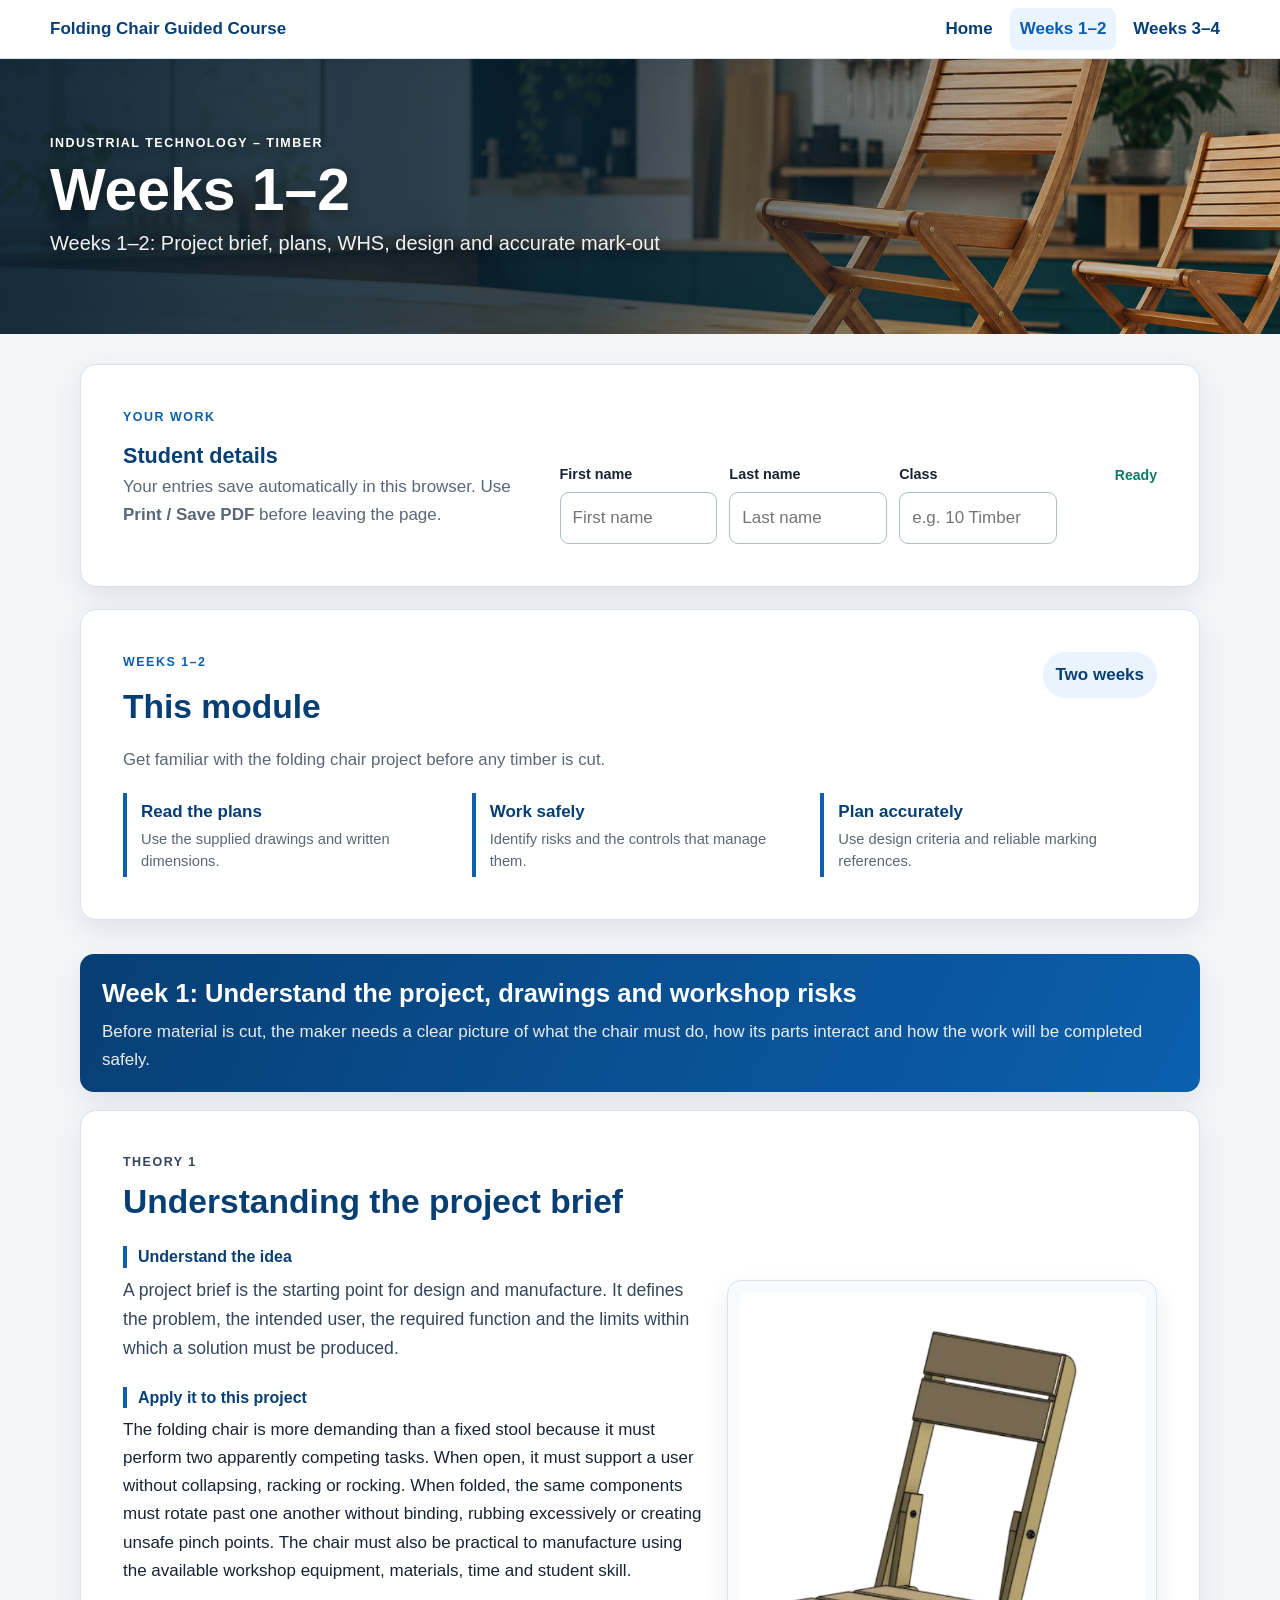
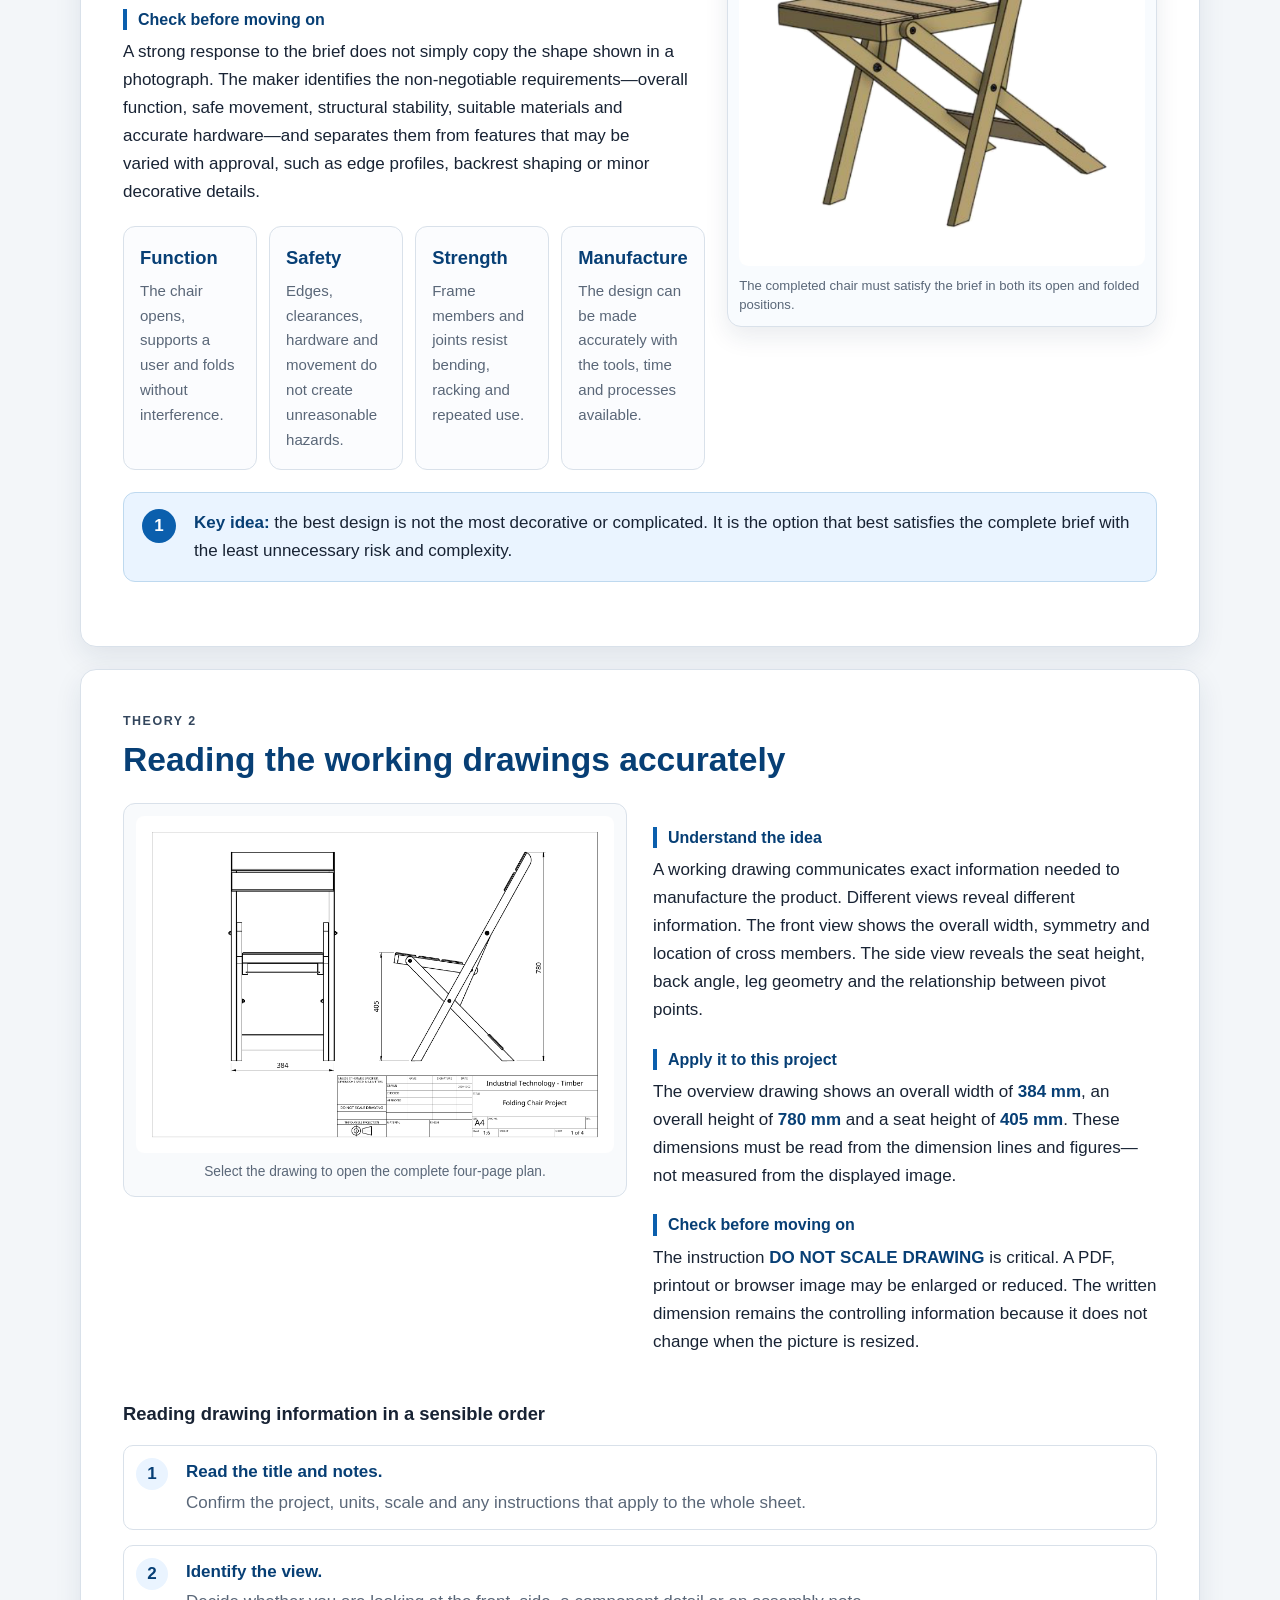
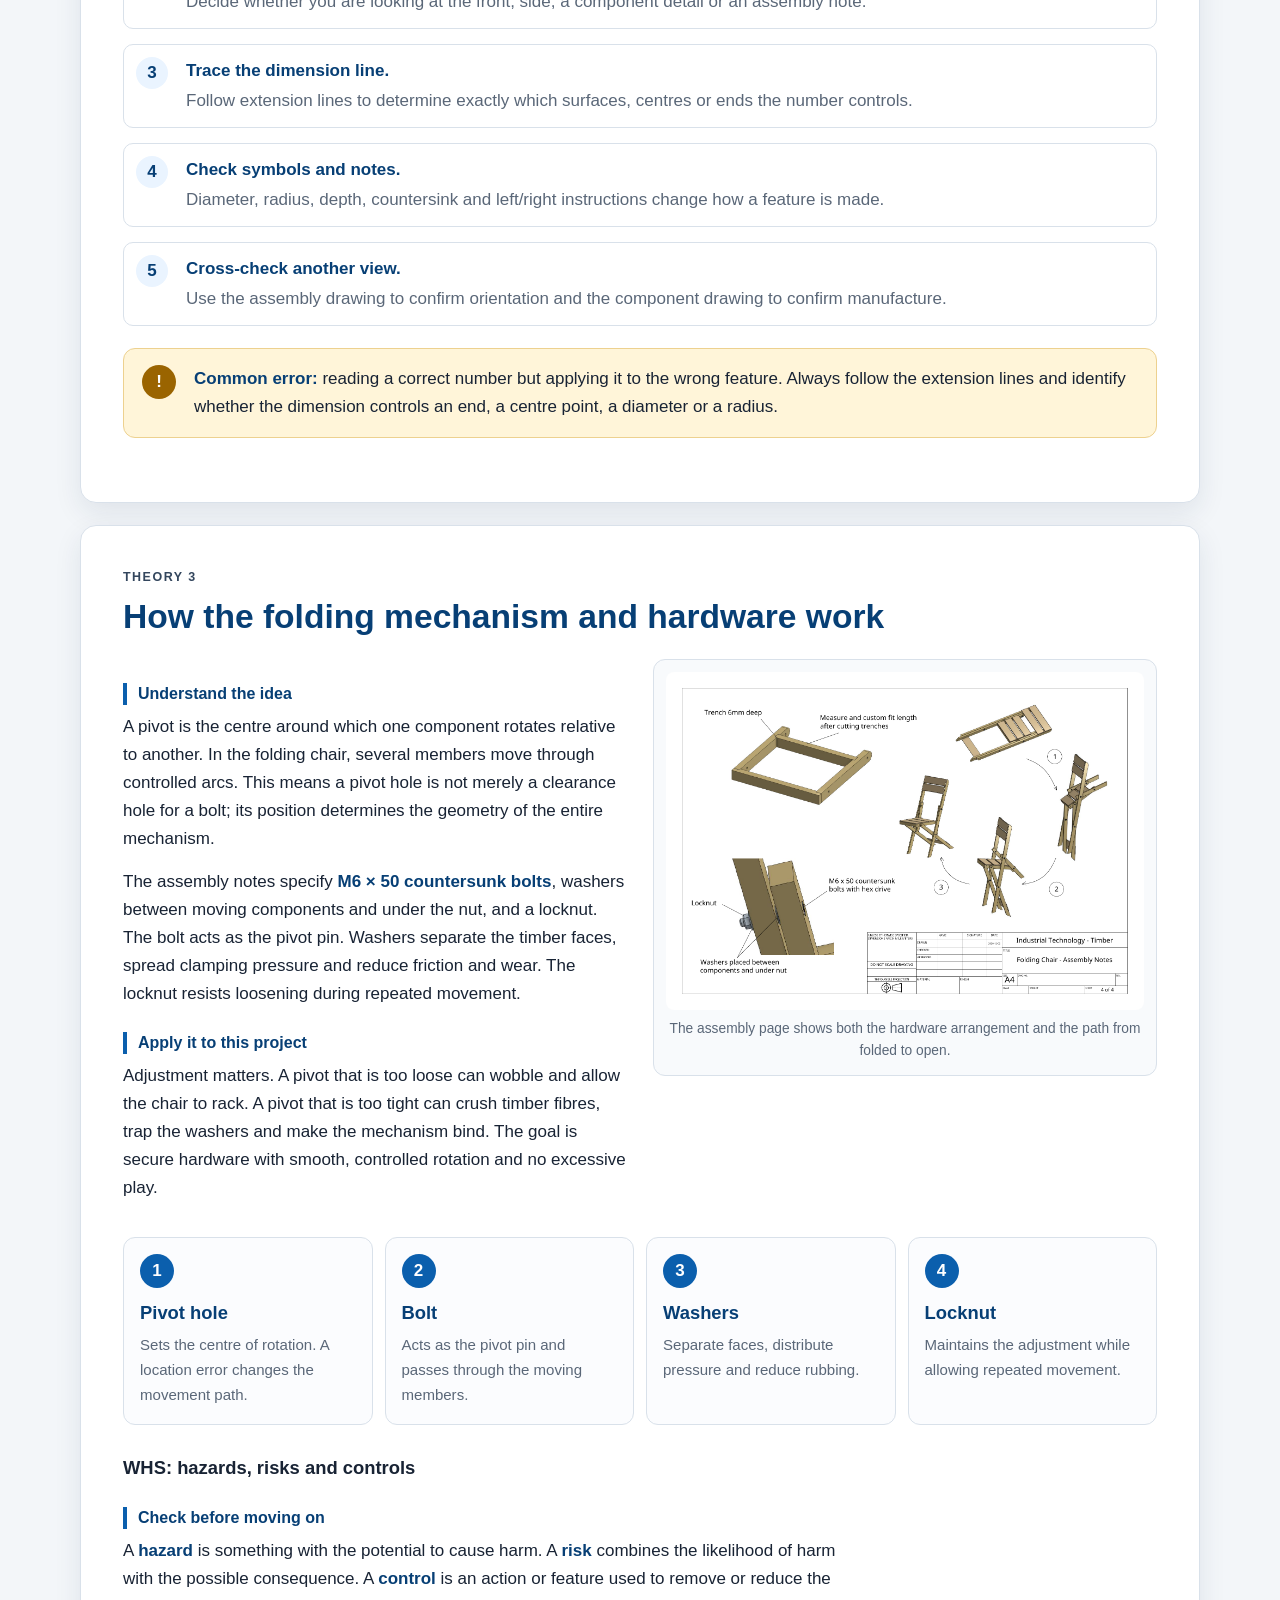
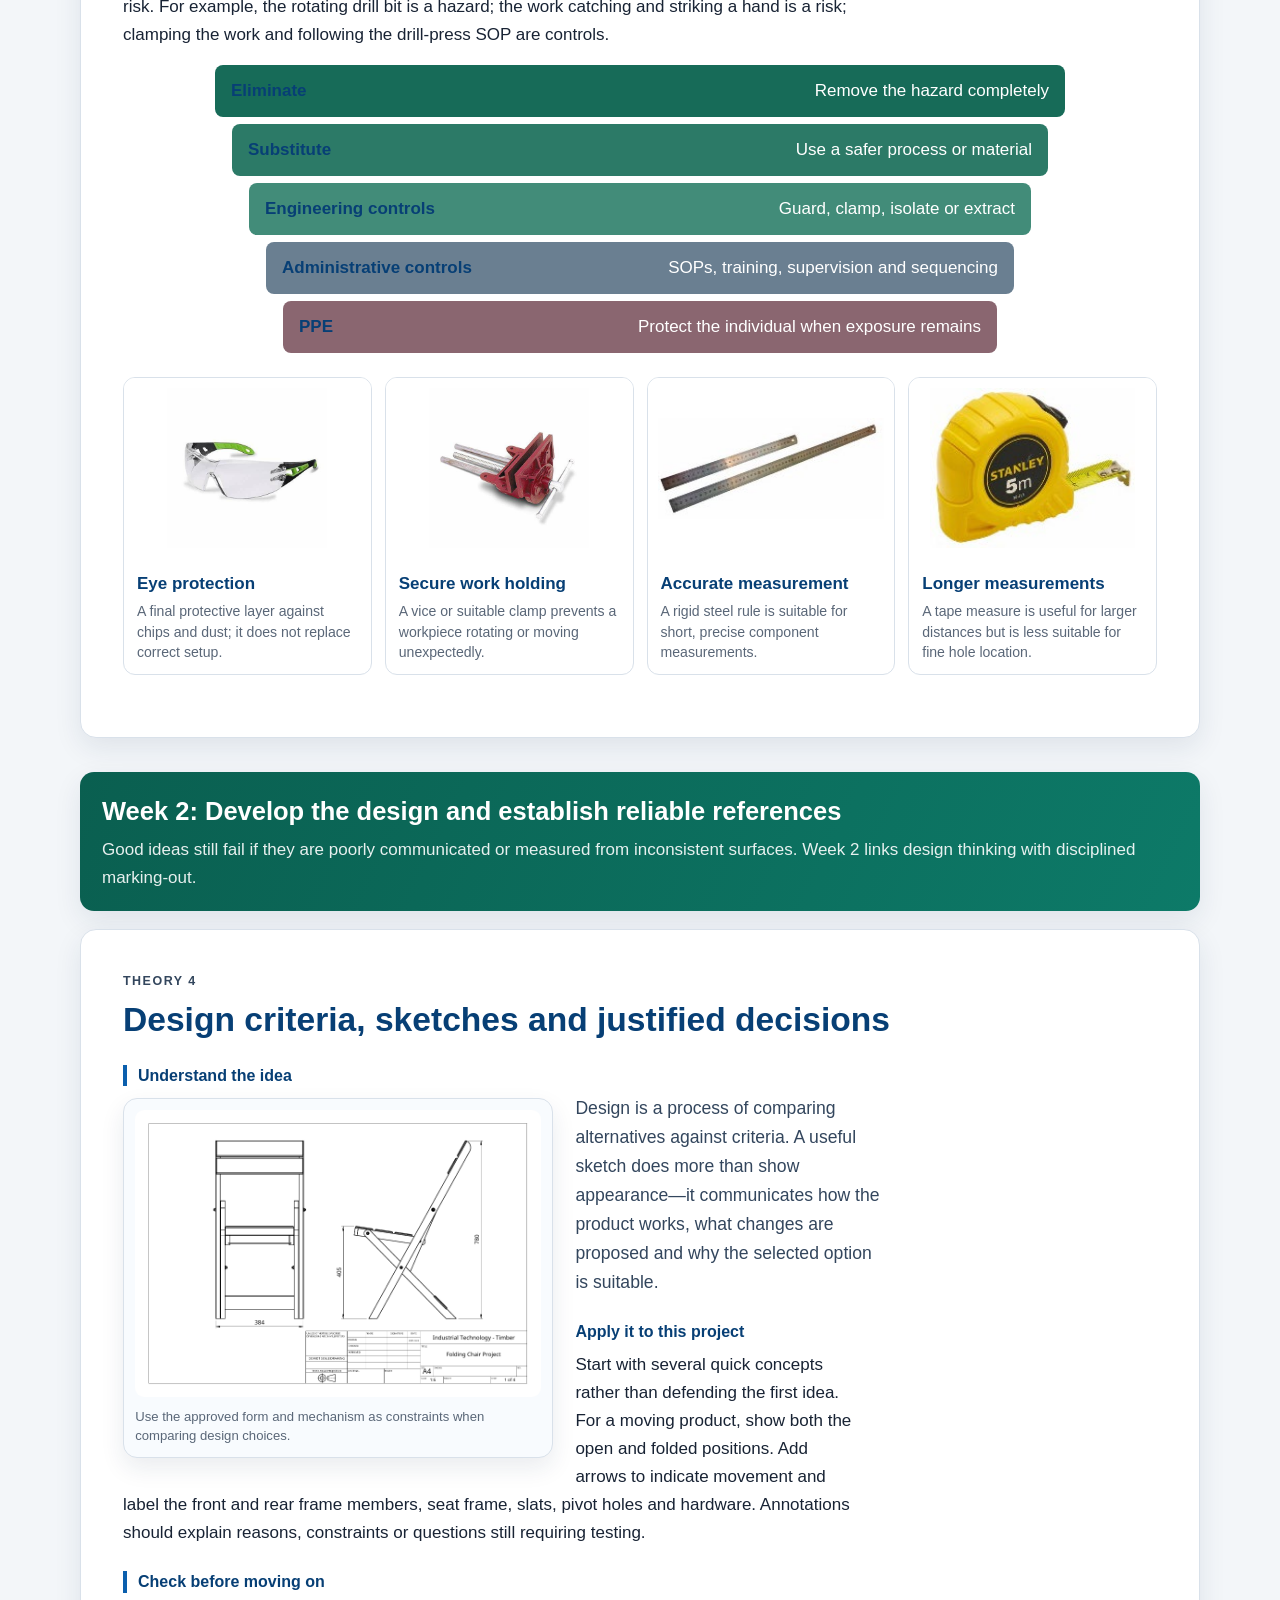
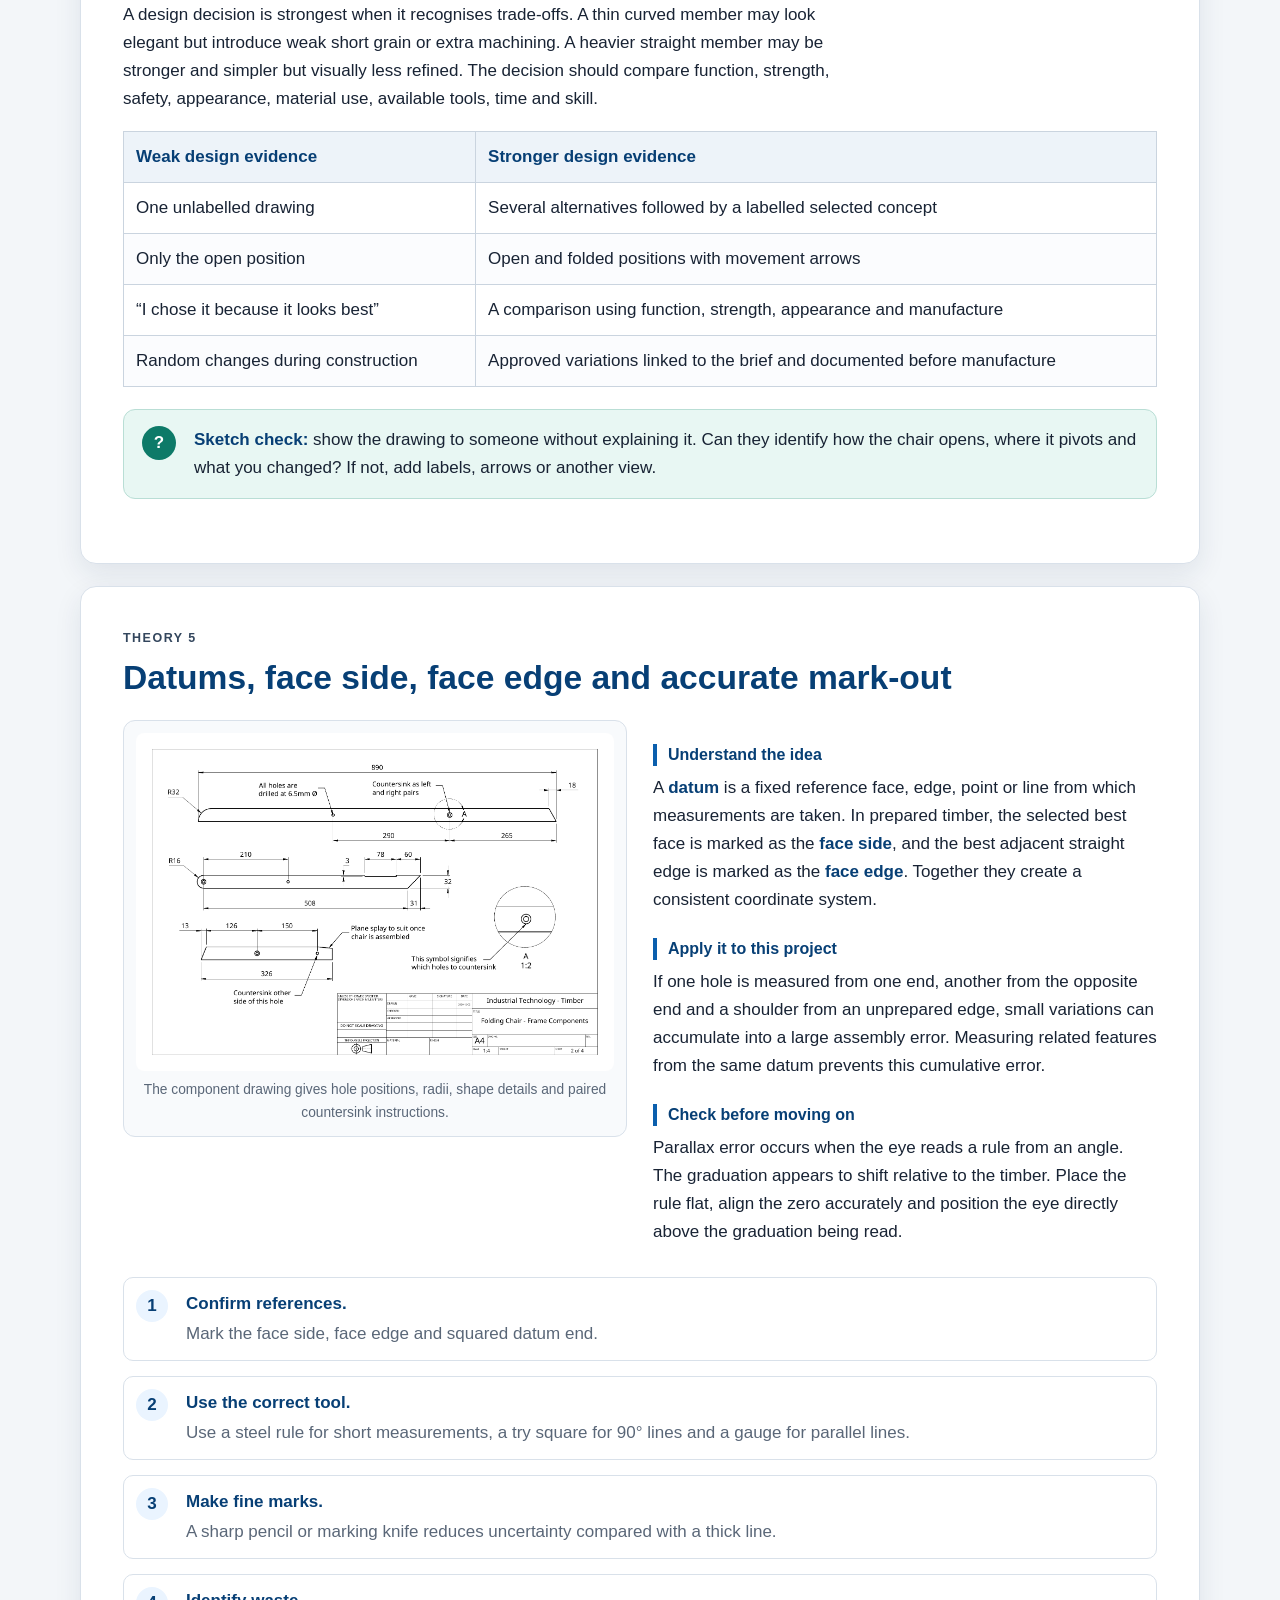
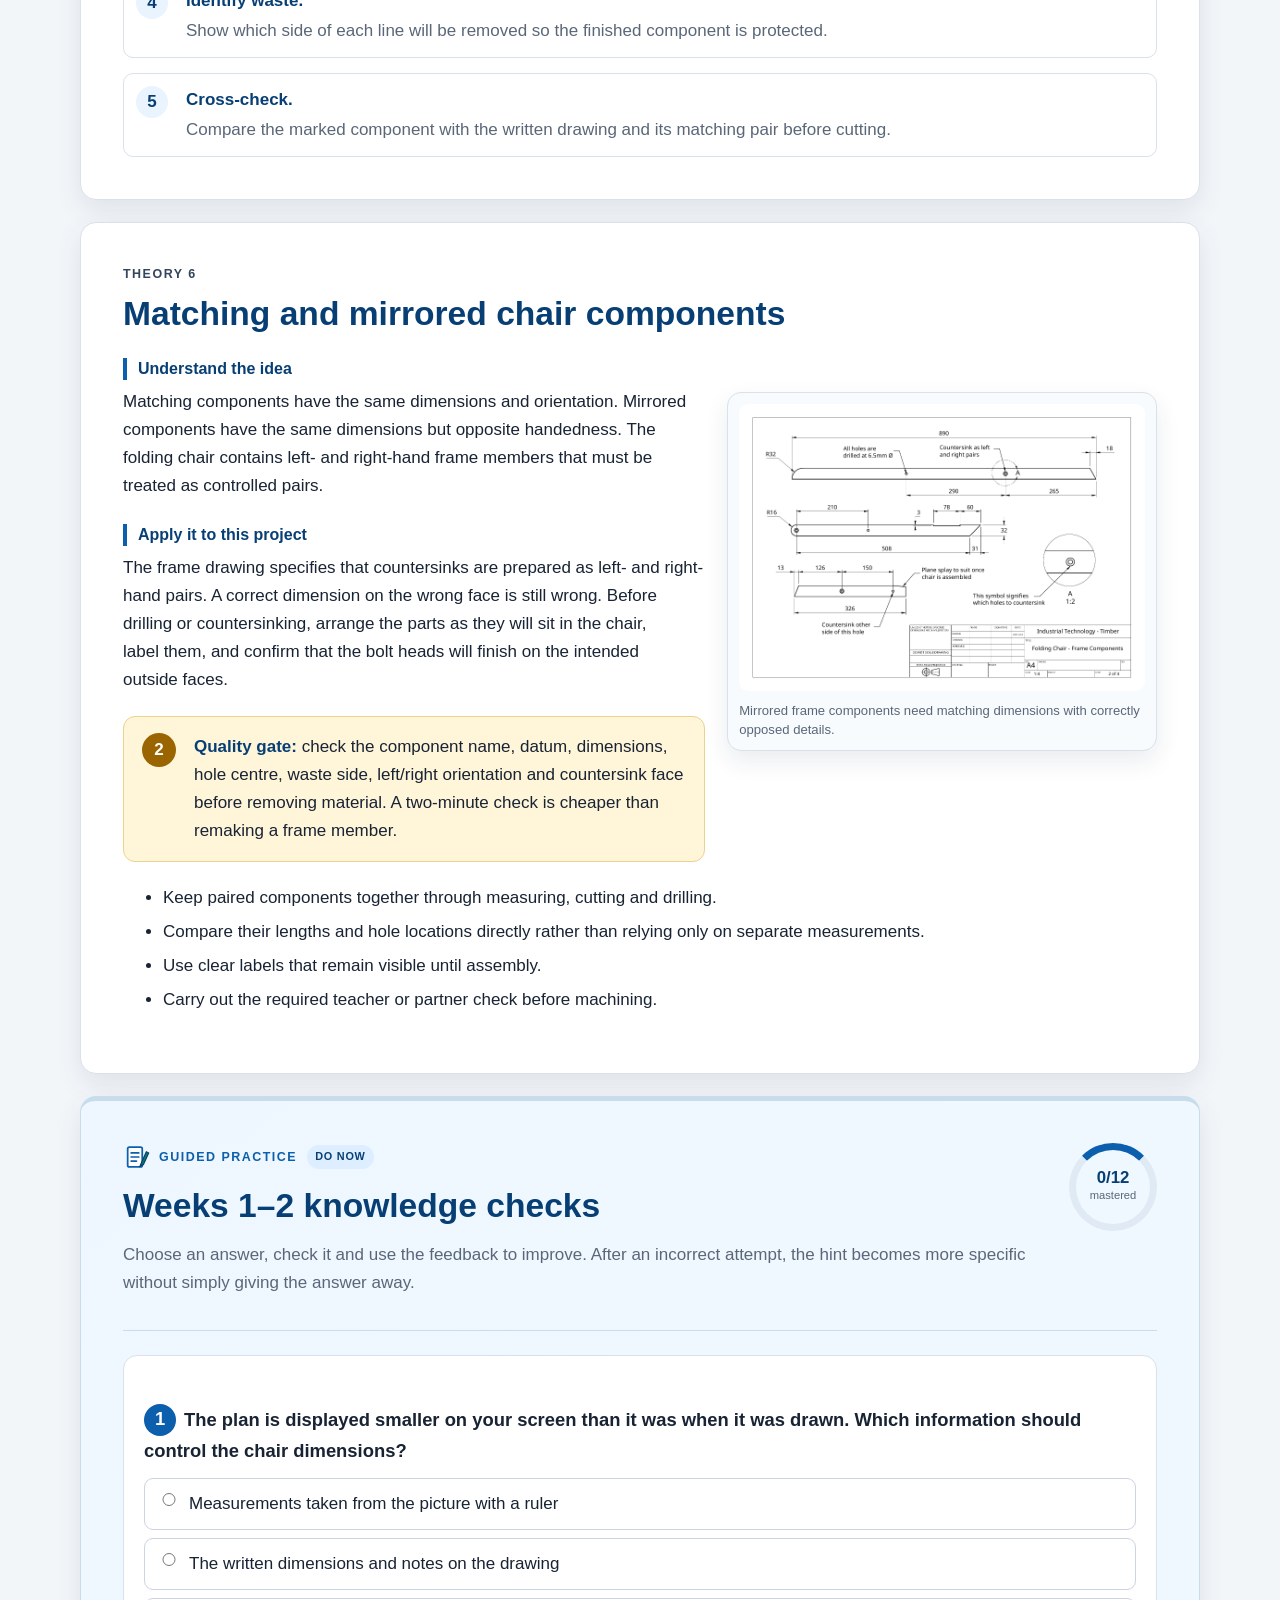
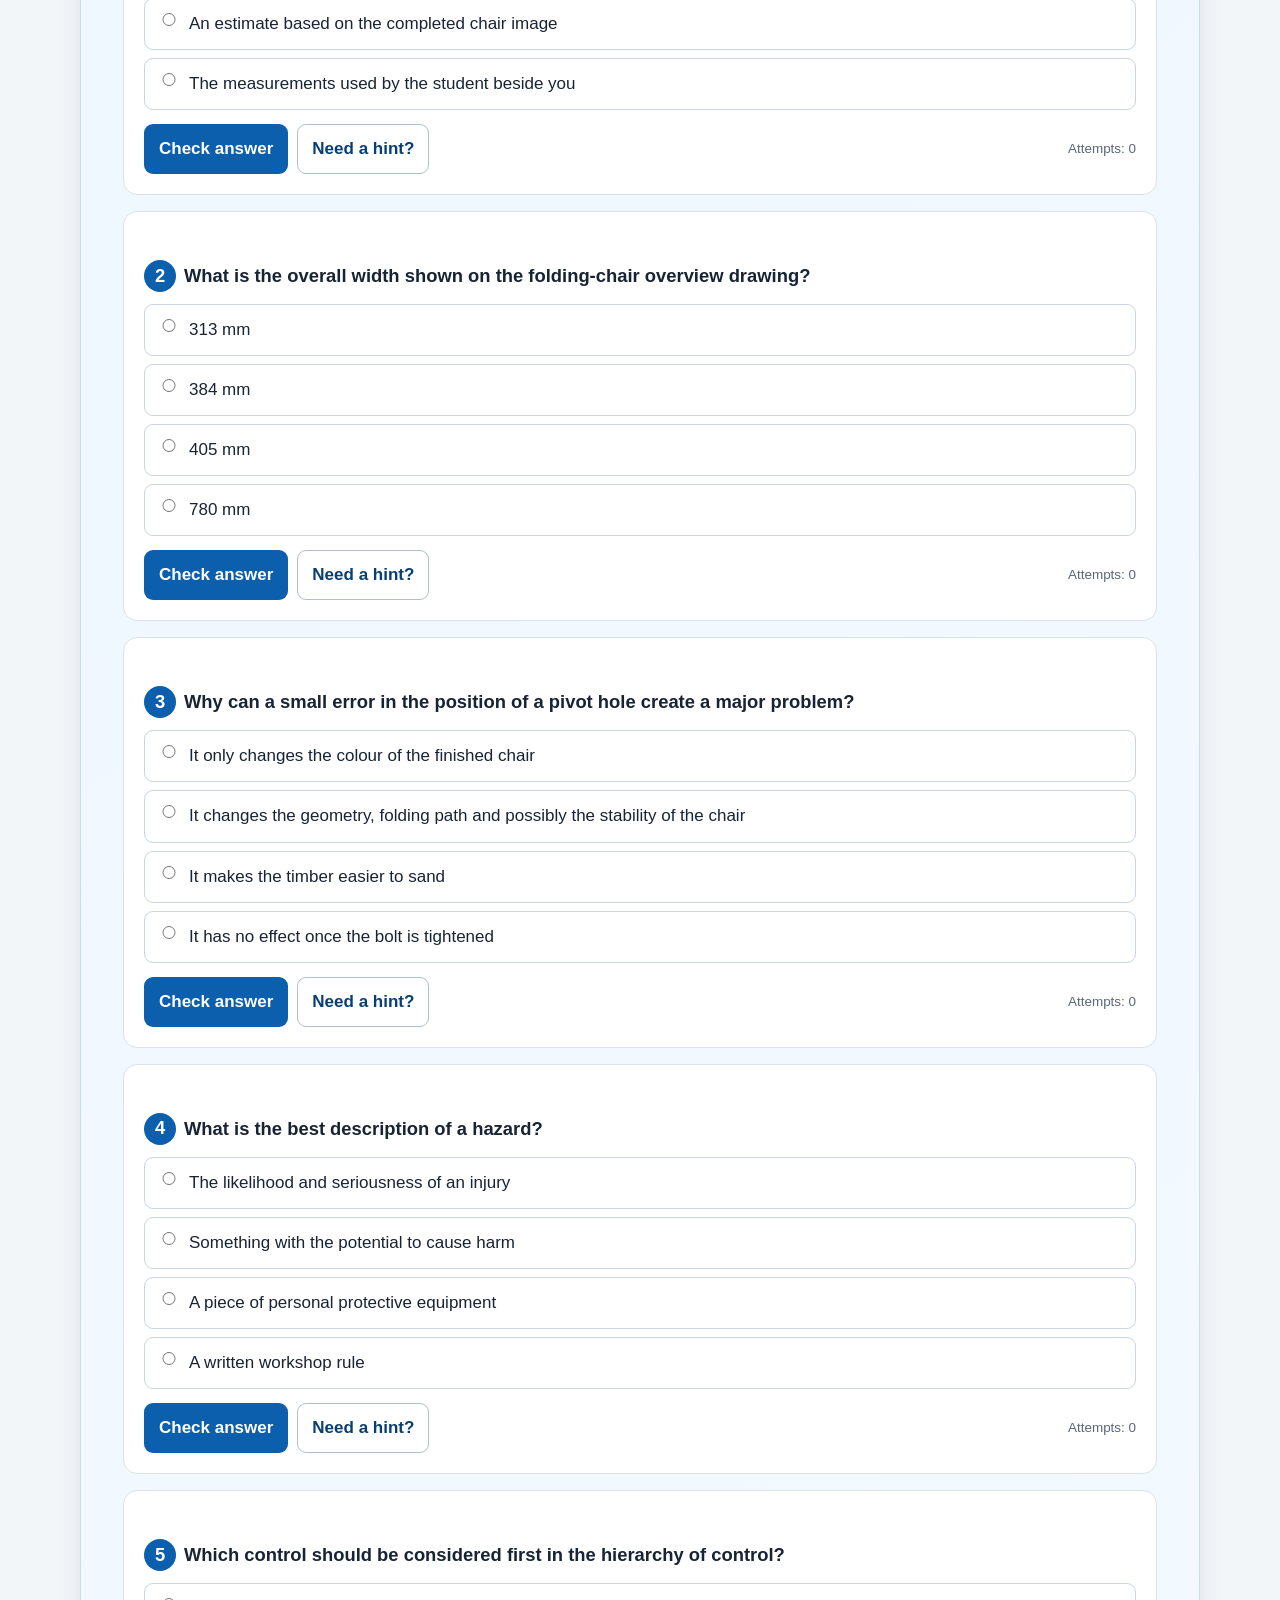
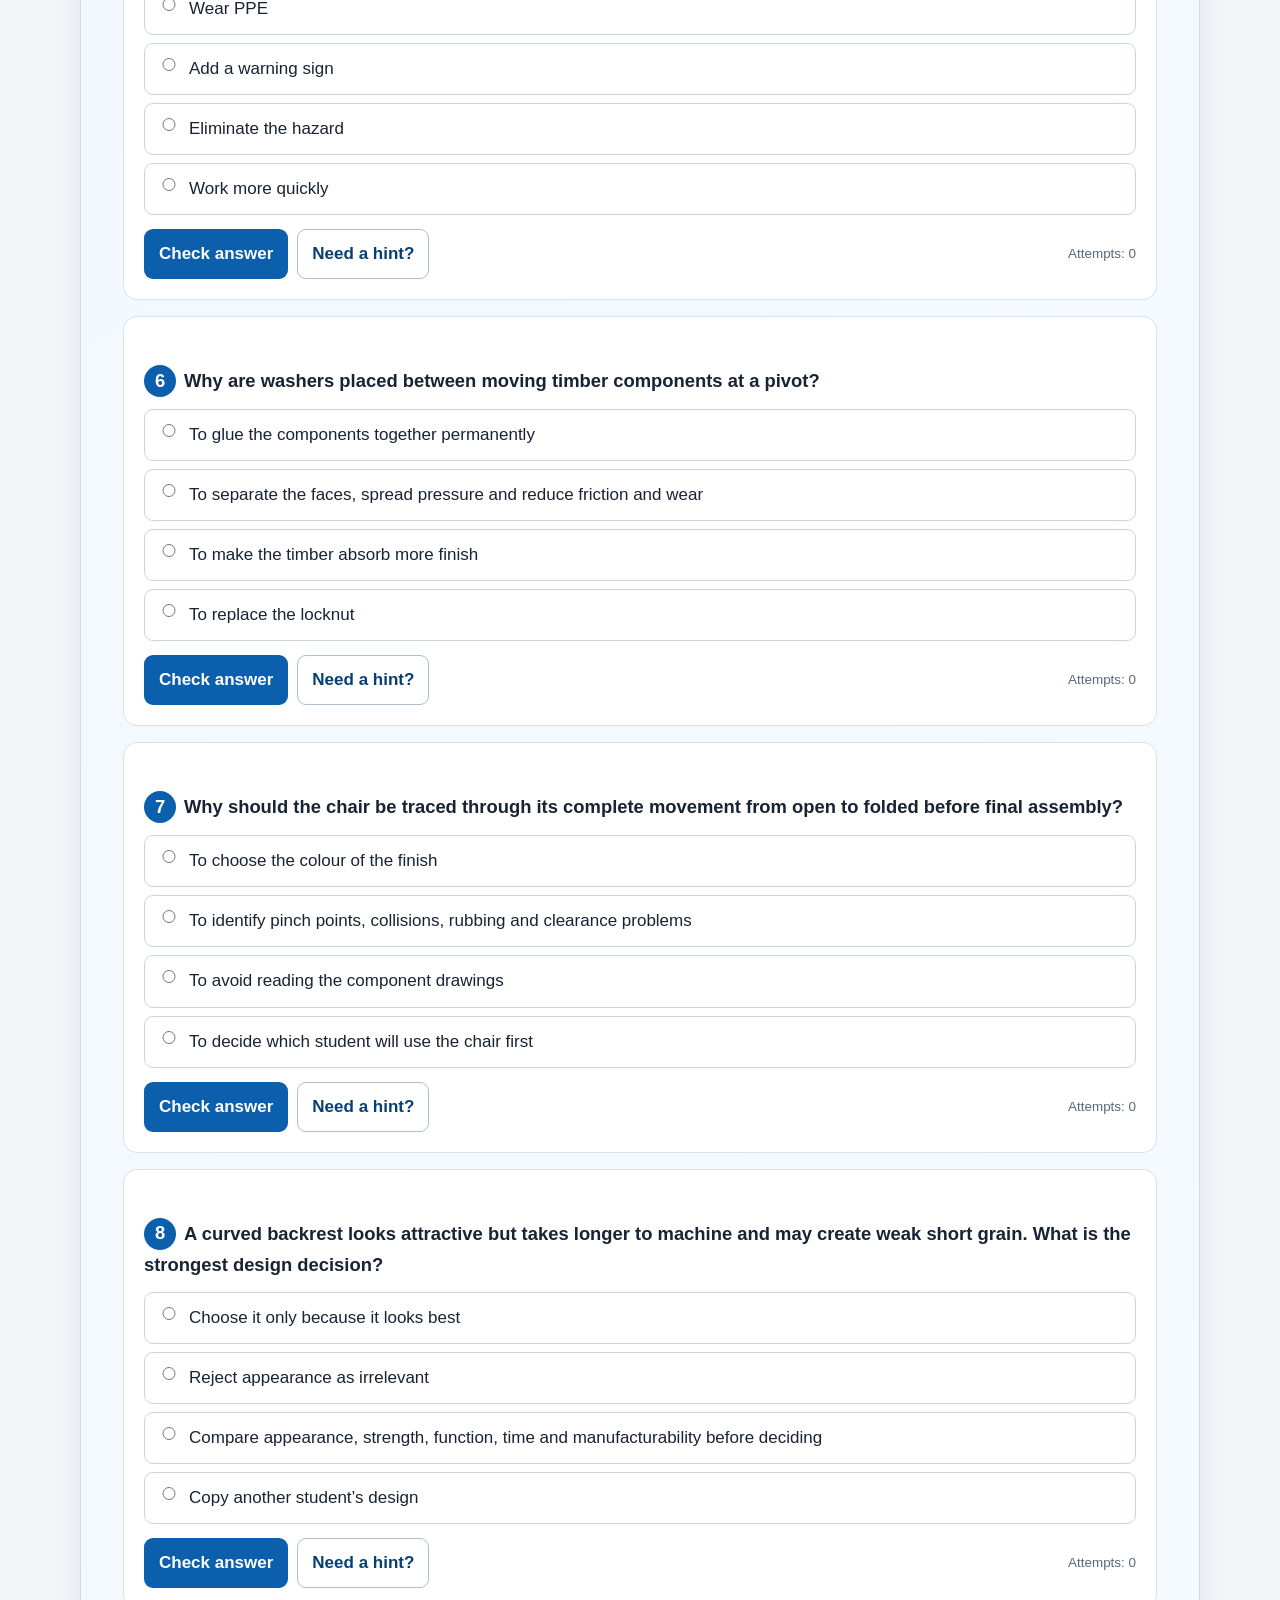
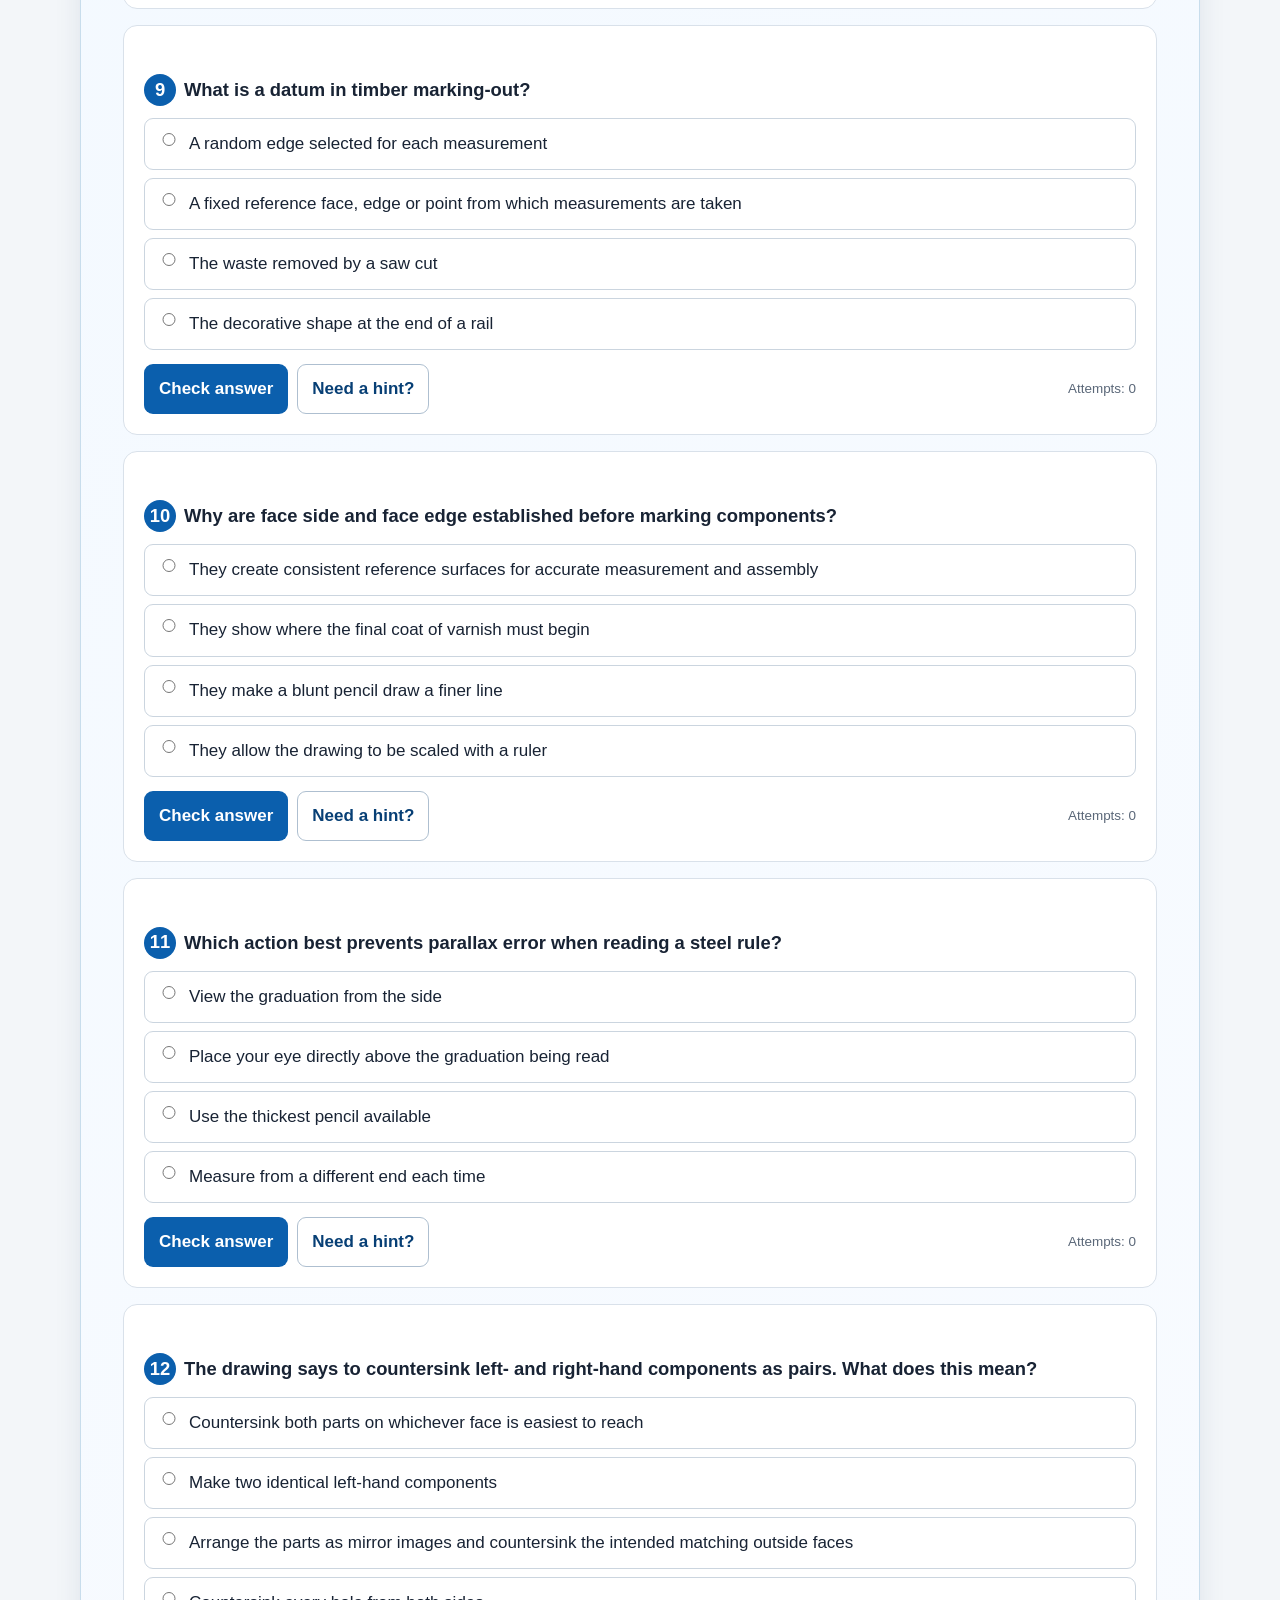
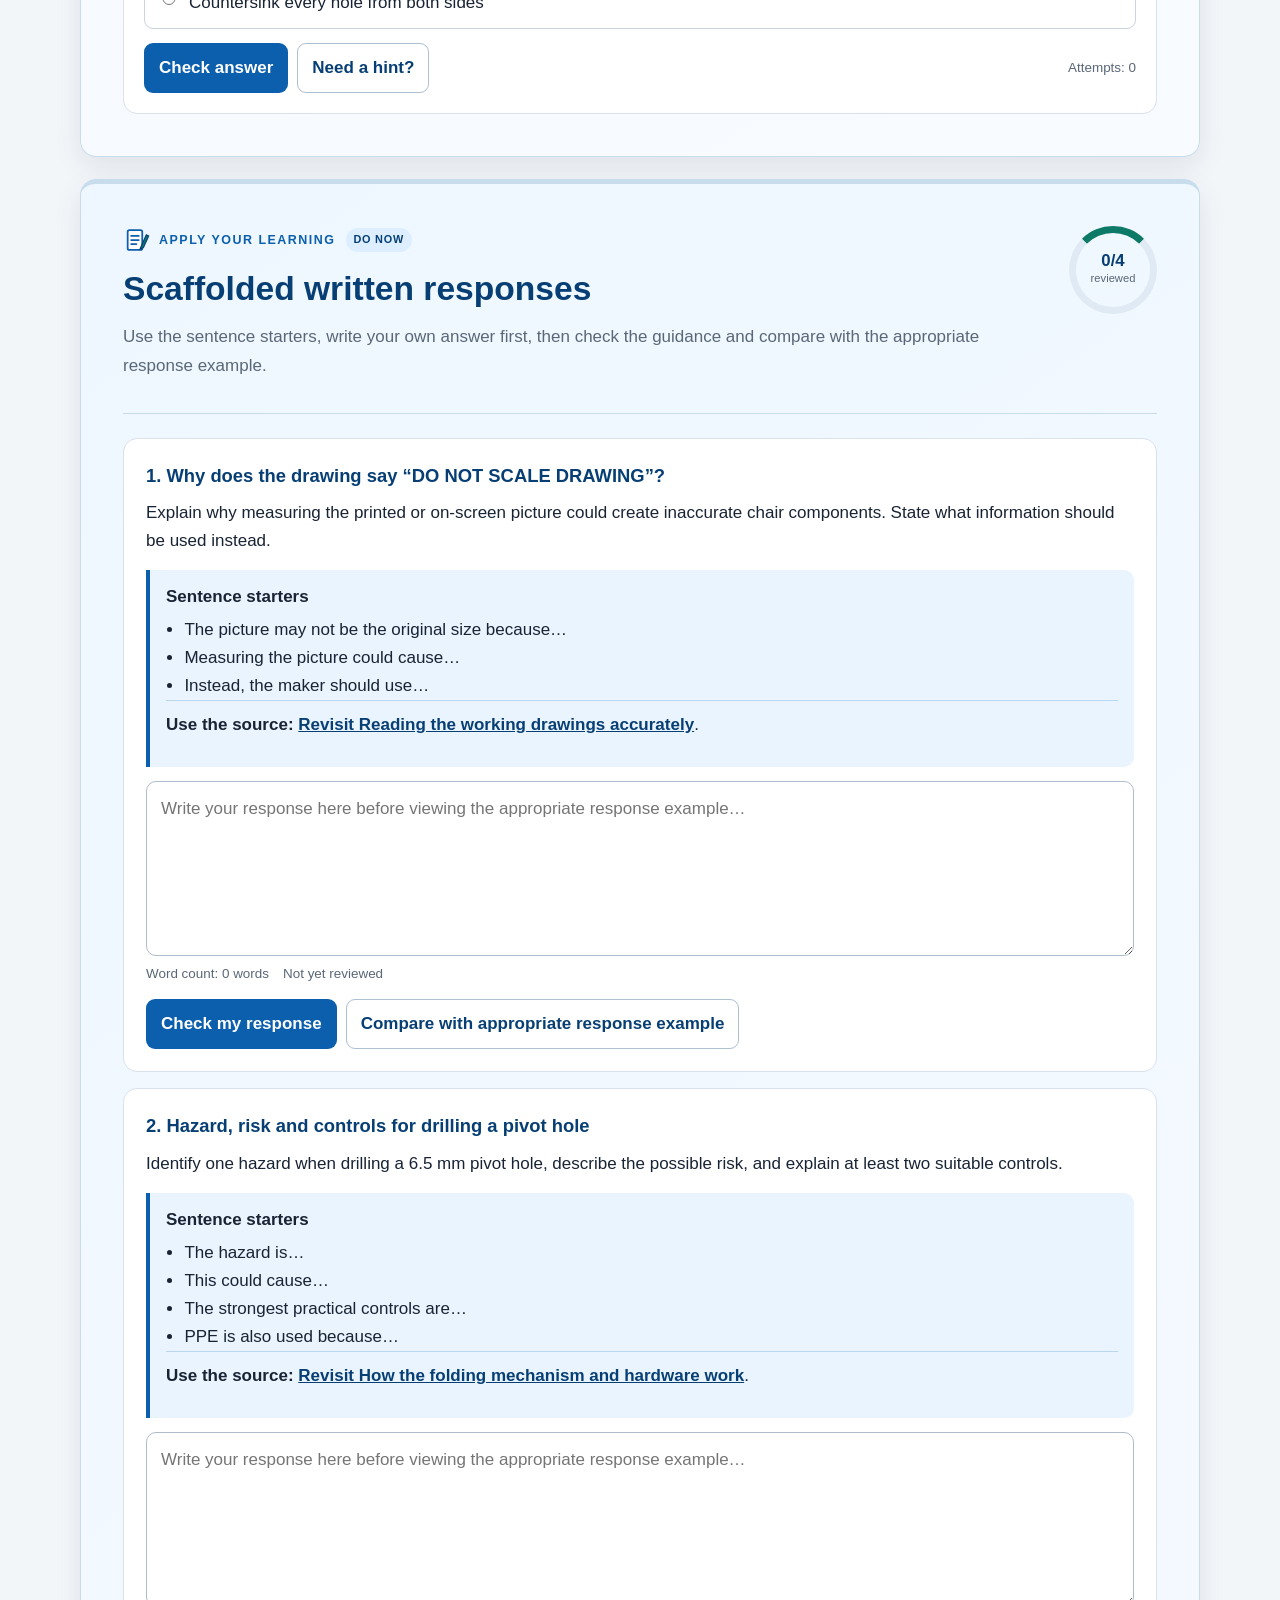
==== weeks1-2/index.html @ cd37c6bd "Add theory-first hints and appropriate response examples" ====
<!DOCTYPE html>

<html lang="en-AU">
<head>
<meta charset="utf-8"/>
<meta content="width=device-width, initial-scale=1" name="viewport"/>
<meta content="Weeks 1–2 guided learning for the Folding Chair timber project." name="description"/>
<title>Folding Chair – Weeks 1–2 Guided Lesson</title>
<link href="../styles/course.css" rel="stylesheet"/>
</head>
<body>
<a class="skip-link" href="#main-content">Skip to lesson</a>
<div class="course-bar screen-only">
<div class="course-bar-inner">
<a class="course-brand" href="../index.html">Folding Chair Guided Course</a>
<nav aria-label="Course navigation" class="course-links"><a href="../index.html">Home</a><a aria-current="page" class="active" href="index.html">Weeks 1–2</a><a href="../weeks3-4/index.html">Weeks 3–4</a></nav>
</div>
</div>
<header class="hero lesson-hero">
<div class="hero-inner">
<div class="hero-copy">
<p class="eyebrow">Industrial Technology – Timber</p>
<h1>Weeks 1–2</h1>
<p class="hero-subtitle">Weeks 1–2: Project brief, plans, WHS, design and accurate mark-out</p>
</div>
<img alt="Completed timber folding chair" class="hero-chair" src="../assets/folding-chair.png"/>
</div>
</header>
<main id="main-content">
<section aria-labelledby="student-details-title" class="student-strip card">
<div>
<p class="section-kicker">Your work</p>
<h2 id="student-details-title">Student details</h2>
<p class="muted">Your entries save automatically in this browser. Use <strong>Print / Save PDF</strong> before leaving the page.</p>
</div>
<div class="student-fields">
<label><span>First name</span><input autocomplete="given-name" id="student-first-name" placeholder="First name" type="text"/></label>
<label><span>Last name</span><input autocomplete="family-name" id="student-last-name" placeholder="Last name" type="text"/></label>
<label><span>Class</span><input id="student-class" placeholder="e.g. 10 Timber" type="text"/></label>
</div>
<div aria-live="polite" class="save-status" id="save-status" role="status">Ready</div>
</section>
<section aria-labelledby="lesson-overview-title" class="lesson-overview card">
<div class="overview-heading">
<div><p class="section-kicker">Weeks 1–2</p><h2 id="lesson-overview-title">This module</h2></div>
<div class="time-badge">Two weeks</div>
</div>
<p class="module-summary">Get familiar with the folding chair project before any timber is cut.</p>
<div class="module-focus">
<div><strong>Read the plans</strong><span>Use the supplied drawings and written dimensions.</span></div>
<div><strong>Work safely</strong><span>Identify risks and the controls that manage them.</span></div>
<div><strong>Plan accurately</strong><span>Use design criteria and reliable marking references.</span></div>
</div>
</section>
<nav aria-label="Weeks 1–2 lesson sections" class="lesson-nav card screen-only">
<a href="#week1">Week 1</a>
<a href="#brief">The brief</a>
<a href="#plans">Plans</a>
<a href="#mechanism">Mechanism and WHS</a>
<a href="#week2">Week 2</a>
<a href="#design">Design</a>
<a href="#datums">Datums and mark-out</a>
<a href="#knowledge-checks">Guided checks</a>
<a href="#written-application">Written responses</a>
</nav>
<div class="part-banner" id="week1">
<h2>Week 1: Understand the project, drawings and workshop risks</h2>
<p>Before material is cut, the maker needs a clear picture of what the chair must do, how its parts interact and how the work will be completed safely.</p>
</div>
<section class="card textbook-section" id="brief">
<p class="section-kicker">Theory 1</p>
<h2>Understanding the project brief</h2><figure class="lesson-visual"><img src="../assets/folding-chair.png" alt="Folding Chair visual: Understanding the project brief" loading="lazy" decoding="async"><figcaption>The completed chair must satisfy the brief in both its open and folded positions.</figcaption></figure>
<p class="lead">A project brief is the starting point for design and manufacture. It defines the problem, the intended user, the required function and the limits within which a solution must be produced.</p>
<p>The folding chair is more demanding than a fixed stool because it must perform two apparently competing tasks. When open, it must support a user without collapsing, racking or rocking. When folded, the same components must rotate past one another without binding, rubbing excessively or creating unsafe pinch points. The chair must also be practical to manufacture using the available workshop equipment, materials, time and student skill.</p>
<p>A strong response to the brief does not simply copy the shape shown in a photograph. The maker identifies the non-negotiable requirements—overall function, safe movement, structural stability, suitable materials and accurate hardware—and separates them from features that may be varied with approval, such as edge profiles, backrest shaping or minor decorative details.</p>
<div class="criteria-grid">
<article><h3>Function</h3><p>The chair opens, supports a user and folds without interference.</p></article>
<article><h3>Safety</h3><p>Edges, clearances, hardware and movement do not create unreasonable hazards.</p></article>
<article><h3>Strength</h3><p>Frame members and joints resist bending, racking and repeated use.</p></article>
<article><h3>Manufacture</h3><p>The design can be made accurately with the tools, time and processes available.</p></article>
</div>
<div class="callout key-idea"><div class="callout-icon">1</div><div><strong>Key idea:</strong> the best design is not the most decorative or complicated. It is the option that best satisfies the complete brief with the least unnecessary risk and complexity.</div></div>
</section>
<section class="card textbook-section" id="plans">
<p class="section-kicker">Theory 2</p>
<h2>Reading the working drawings accurately</h2>
<div class="plan-layout">
<figure class="plan-figure">
<a href="../Folding-Chair-Project-Plans.pdf" rel="noopener" target="_blank"><img alt="Folding chair overview drawing showing front and side views" src="../assets/plan-overview.png"/></a>
<figcaption>Select the drawing to open the complete four-page plan.</figcaption>
</figure>
<div>
<p>A working drawing communicates exact information needed to manufacture the product. Different views reveal different information. The front view shows the overall width, symmetry and location of cross members. The side view reveals the seat height, back angle, leg geometry and the relationship between pivot points.</p>
<p>The overview drawing shows an overall width of <strong>384 mm</strong>, an overall height of <strong>780 mm</strong> and a seat height of <strong>405 mm</strong>. These dimensions must be read from the dimension lines and figures—not measured from the displayed image.</p>
<p>The instruction <strong>DO NOT SCALE DRAWING</strong> is critical. A PDF, printout or browser image may be enlarged or reduced. The written dimension remains the controlling information because it does not change when the picture is resized.</p>
</div>
</div>
<h3>Reading drawing information in a sensible order</h3>
<ol class="process-steps">
<li><span>1</span><div><strong>Read the title and notes.</strong><p>Confirm the project, units, scale and any instructions that apply to the whole sheet.</p></div></li>
<li><span>2</span><div><strong>Identify the view.</strong><p>Decide whether you are looking at the front, side, a component detail or an assembly note.</p></div></li>
<li><span>3</span><div><strong>Trace the dimension line.</strong><p>Follow extension lines to determine exactly which surfaces, centres or ends the number controls.</p></div></li>
<li><span>4</span><div><strong>Check symbols and notes.</strong><p>Diameter, radius, depth, countersink and left/right instructions change how a feature is made.</p></div></li>
<li><span>5</span><div><strong>Cross-check another view.</strong><p>Use the assembly drawing to confirm orientation and the component drawing to confirm manufacture.</p></div></li>
</ol>
<div class="callout warning"><div class="callout-icon">!</div><div><strong>Common error:</strong> reading a correct number but applying it to the wrong feature. Always follow the extension lines and identify whether the dimension controls an end, a centre point, a diameter or a radius.</div></div>
</section>
<section class="card textbook-section" id="mechanism">
<p class="section-kicker">Theory 3</p>
<h2>How the folding mechanism and hardware work</h2>
<div class="plan-layout">
<div>
<p>A pivot is the centre around which one component rotates relative to another. In the folding chair, several members move through controlled arcs. This means a pivot hole is not merely a clearance hole for a bolt; its position determines the geometry of the entire mechanism.</p>
<p>The assembly notes specify <strong>M6 × 50 countersunk bolts</strong>, washers between moving components and under the nut, and a locknut. The bolt acts as the pivot pin. Washers separate the timber faces, spread clamping pressure and reduce friction and wear. The locknut resists loosening during repeated movement.</p>
<p>Adjustment matters. A pivot that is too loose can wobble and allow the chair to rack. A pivot that is too tight can crush timber fibres, trap the washers and make the mechanism bind. The goal is secure hardware with smooth, controlled rotation and no excessive play.</p>
</div>
<figure class="plan-figure"><img alt="Folding chair assembly drawing showing pivot hardware and folding sequence" src="../assets/assembly-notes.png"/><figcaption>The assembly page shows both the hardware arrangement and the path from folded to open.</figcaption></figure>
</div>
<div class="mechanism-grid">
<article><div class="number">1</div><h3>Pivot hole</h3><p>Sets the centre of rotation. A location error changes the movement path.</p></article>
<article><div class="number">2</div><h3>Bolt</h3><p>Acts as the pivot pin and passes through the moving members.</p></article>
<article><div class="number">3</div><h3>Washers</h3><p>Separate faces, distribute pressure and reduce rubbing.</p></article>
<article><div class="number">4</div><h3>Locknut</h3><p>Maintains the adjustment while allowing repeated movement.</p></article>
</div>
<h3>WHS: hazards, risks and controls</h3>
<p>A <strong>hazard</strong> is something with the potential to cause harm. A <strong>risk</strong> combines the likelihood of harm with the possible consequence. A <strong>control</strong> is an action or feature used to remove or reduce the risk. For example, the rotating drill bit is a hazard; the work catching and striking a hand is a risk; clamping the work and following the drill-press SOP are controls.</p>
<div aria-label="Hierarchy of control" class="control-ladder">
<div><strong>Eliminate</strong><span>Remove the hazard completely</span></div>
<div><strong>Substitute</strong><span>Use a safer process or material</span></div>
<div><strong>Engineering controls</strong><span>Guard, clamp, isolate or extract</span></div>
<div><strong>Administrative controls</strong><span>SOPs, training, supervision and sequencing</span></div>
<div><strong>PPE</strong><span>Protect the individual when exposure remains</span></div>
</div>
<div class="image-grid">
<article class="tool-card"><img alt="Safety glasses" src="../assets/safety-glasses.jpg"/><div><strong>Eye protection</strong><p>A final protective layer against chips and dust; it does not replace correct setup.</p></div></article>
<article class="tool-card"><img alt="Woodwork vice" src="../assets/woodwork-vice.jpg"/><div><strong>Secure work holding</strong><p>A vice or suitable clamp prevents a workpiece rotating or moving unexpectedly.</p></div></article>
<article class="tool-card"><img alt="Steel rule" src="../assets/steel-rule.jpeg"/><div><strong>Accurate measurement</strong><p>A rigid steel rule is suitable for short, precise component measurements.</p></div></article>
<article class="tool-card"><img alt="Tape measure" src="../assets/tape-measure.jpeg"/><div><strong>Longer measurements</strong><p>A tape measure is useful for larger distances but is less suitable for fine hole location.</p></div></article>
</div>
</section>
<div class="part-banner week-two" id="week2">
<h2>Week 2: Develop the design and establish reliable references</h2>
<p>Good ideas still fail if they are poorly communicated or measured from inconsistent surfaces. Week 2 links design thinking with disciplined marking-out.</p>
</div>
<section class="card textbook-section" id="design">
<p class="section-kicker">Theory 4</p>
<h2>Design criteria, sketches and justified decisions</h2><figure class="lesson-visual lesson-visual--left"><img src="../assets/plan-overview.png" alt="Folding Chair visual: Design criteria, sketches and justified decisions" loading="lazy" decoding="async"><figcaption>Use the approved form and mechanism as constraints when comparing design choices.</figcaption></figure>
<p class="lead">Design is a process of comparing alternatives against criteria. A useful sketch does more than show appearance—it communicates how the product works, what changes are proposed and why the selected option is suitable.</p>
<p>Start with several quick concepts rather than defending the first idea. For a moving product, show both the open and folded positions. Add arrows to indicate movement and label the front and rear frame members, seat frame, slats, pivot holes and hardware. Annotations should explain reasons, constraints or questions still requiring testing.</p>
<p>A design decision is strongest when it recognises trade-offs. A thin curved member may look elegant but introduce weak short grain or extra machining. A heavier straight member may be stronger and simpler but visually less refined. The decision should compare function, strength, safety, appearance, material use, available tools, time and skill.</p>
<div class="theory-table-wrap">
<table class="theory-table">
<thead><tr><th>Weak design evidence</th><th>Stronger design evidence</th></tr></thead>
<tbody>
<tr><td>One unlabelled drawing</td><td>Several alternatives followed by a labelled selected concept</td></tr>
<tr><td>Only the open position</td><td>Open and folded positions with movement arrows</td></tr>
<tr><td>“I chose it because it looks best”</td><td>A comparison using function, strength, appearance and manufacture</td></tr>
<tr><td>Random changes during construction</td><td>Approved variations linked to the brief and documented before manufacture</td></tr>
</tbody>
</table>
</div>
<div class="callout coach"><div class="callout-icon">?</div><div><strong>Sketch check:</strong> show the drawing to someone without explaining it. Can they identify how the chair opens, where it pivots and what you changed? If not, add labels, arrows or another view.</div></div>
</section>
<section class="card textbook-section" id="datums">
<p class="section-kicker">Theory 5</p>
<h2>Datums, face side, face edge and accurate mark-out</h2>
<div class="plan-layout">
<figure class="plan-figure"><a href="../Folding-Chair-Project-Plans.pdf" rel="noopener" target="_blank"><img alt="Frame component drawing with dimensions, holes and countersink instructions" src="../assets/frame-components.png"/></a><figcaption>The component drawing gives hole positions, radii, shape details and paired countersink instructions.</figcaption></figure>
<div>
<p>A <strong>datum</strong> is a fixed reference face, edge, point or line from which measurements are taken. In prepared timber, the selected best face is marked as the <strong>face side</strong>, and the best adjacent straight edge is marked as the <strong>face edge</strong>. Together they create a consistent coordinate system.</p>
<p>If one hole is measured from one end, another from the opposite end and a shoulder from an unprepared edge, small variations can accumulate into a large assembly error. Measuring related features from the same datum prevents this cumulative error.</p>
<p>Parallax error occurs when the eye reads a rule from an angle. The graduation appears to shift relative to the timber. Place the rule flat, align the zero accurately and position the eye directly above the graduation being read.</p>
</div>
</div>
<ol class="process-steps">
<li><span>1</span><div><strong>Confirm references.</strong><p>Mark the face side, face edge and squared datum end.</p></div></li>
<li><span>2</span><div><strong>Use the correct tool.</strong><p>Use a steel rule for short measurements, a try square for 90° lines and a gauge for parallel lines.</p></div></li>
<li><span>3</span><div><strong>Make fine marks.</strong><p>A sharp pencil or marking knife reduces uncertainty compared with a thick line.</p></div></li>
<li><span>4</span><div><strong>Identify waste.</strong><p>Show which side of each line will be removed so the finished component is protected.</p></div></li>
<li><span>5</span><div><strong>Cross-check.</strong><p>Compare the marked component with the written drawing and its matching pair before cutting.</p></div></li>
</ol>
</section>
<section class="card textbook-section" id="paired-parts">
<p class="section-kicker">Theory 6</p>
<h2>Matching and mirrored chair components</h2><figure class="lesson-visual"><img src="../assets/frame-components.png" alt="Folding Chair visual: Matching and mirrored chair components" loading="lazy" decoding="async"><figcaption>Mirrored frame components need matching dimensions with correctly opposed details.</figcaption></figure>
<p>Matching components have the same dimensions and orientation. Mirrored components have the same dimensions but opposite handedness. The folding chair contains left- and right-hand frame members that must be treated as controlled pairs.</p>
<p>The frame drawing specifies that countersinks are prepared as left- and right-hand pairs. A correct dimension on the wrong face is still wrong. Before drilling or countersinking, arrange the parts as they will sit in the chair, label them, and confirm that the bolt heads will finish on the intended outside faces.</p>
<div class="callout warning"><div class="callout-icon">2</div><div><strong>Quality gate:</strong> check the component name, datum, dimensions, hole centre, waste side, left/right orientation and countersink face before removing material. A two-minute check is cheaper than remaking a frame member.</div></div>
<ul>
<li>Keep paired components together through measuring, cutting and drilling.</li>
<li>Compare their lengths and hole locations directly rather than relying only on separate measurements.</li>
<li>Use clear labels that remain visible until assembly.</li>
<li>Carry out the required teacher or partner check before machining.</li>
</ul>
</section>
<section class="card activity-section" id="knowledge-checks">
<div class="activity-heading">
<div><p class="section-kicker">Guided practice</p><h2>Weeks 1–2 knowledge checks</h2><p class="muted">Choose an answer, check it and use the feedback to improve. After an incorrect attempt, the hint becomes more specific without simply giving the answer away.</p></div>
<div aria-label="Knowledge check progress" class="progress-ring"><strong id="mc-progress-number">0/12</strong><span>mastered</span></div>
</div>
<div class="question-list" id="mc-questions"></div>
</section>
<section class="card activity-section" id="written-application">
<div class="activity-heading">
<div><p class="section-kicker">Apply your learning</p><h2>Scaffolded written responses</h2><p class="muted">Use the sentence starters, write your own answer first, then check the guidance and compare with the appropriate response example.</p></div>
<div aria-label="Written response progress" class="progress-ring written"><strong id="written-progress-number">0/4</strong><span>reviewed</span></div>
</div>
<div class="written-list" id="written-questions"></div>
</section>
<section aria-labelledby="completion-title" class="card completion-card">
<div><p class="section-kicker">Finish the two-week block</p><h2 id="completion-title">Save your evidence</h2><p>Your answers save in this browser as you work, but browser storage is not the official submission. Save the completed page as a PDF before closing it.</p></div>
<div aria-live="polite" class="completion-summary">
<div><span>Knowledge checks</span><strong id="summary-mc">0/12</strong></div>
<div><span>Written responses reviewed</span><strong id="summary-written">0/4</strong></div>
<div><span>Student details</span><strong id="summary-details">Incomplete</strong></div>
</div>
<div class="button-row screen-only">
<button class="primary-button" id="print-button" type="button">Print / Save PDF</button>
<button class="secondary-button" id="reset-button" type="button">Reset Weeks 1–2</button>
</div>
<p class="small-note">No marks, answers or personal information are sent from this webpage.</p>
<div class="week-switcher screen-only"><a class="next" href="../weeks3-4/index.html">Weeks 3–4 →</a></div>
</section>
</main>
<footer><p>Folding Chair Project – Weeks 1–2 Guided Lesson</p><p>Wagga Wagga High School | Industrial Technology – Timber</p></footer>
<script src="lesson-data.js"></script>
<script src="../scripts/lesson-engine.js"></script>
</body>
</html>
---- styles/course.css ----
:root {
  --brand: #0b5fad;
  --brand-dark: #073f75;
  --brand-light: #eaf4ff;
  --accent: #0d7a68;
  --accent-light: #e8f7f3;
  --amber: #9a6400;
  --amber-light: #fff5d9;
  --danger: #a62e2e;
  --danger-light: #fff0f0;
  --ink: #182334;
  --muted: #5a6778;
  --line: #d9e1ea;
  --surface: #ffffff;
  --background: #f3f6f9;
  --shadow: 0 10px 28px rgba(25, 48, 74, 0.09);
  --radius: 16px;
}

* { box-sizing: border-box; }
html { scroll-behavior: smooth; }
body {
  margin: 0;
  font-family: Arial, Helvetica, sans-serif;
  color: var(--ink);
  background: var(--background);
  line-height: 1.65;
  font-size: 17px;
}
img { max-width: 100%; }
a { color: var(--brand); }
button, input, textarea { font: inherit; }
button { cursor: pointer; }
.visually-hidden { position: absolute !important; width: 1px !important; height: 1px !important; padding: 0 !important; margin: -1px !important; overflow: hidden !important; clip: rect(0,0,0,0) !important; white-space: nowrap !important; border: 0 !important; }

.skip-link {
  position: absolute;
  top: -100px;
  left: 16px;
  z-index: 1000;
  padding: 10px 16px;
  background: #fff;
  color: var(--brand-dark);
  border-radius: 8px;
}
.skip-link:focus { top: 16px; }

.course-bar {
  background: #fff;
  border-bottom: 1px solid var(--line);
  position: sticky;
  top: 0;
  z-index: 30;
  box-shadow: 0 4px 14px rgba(25,48,74,.07);
}
.course-bar-inner {
  width: min(1180px, calc(100% - 36px));
  min-height: 58px;
  margin: 0 auto;
  display: flex;
  justify-content: space-between;
  align-items: center;
  gap: 18px;
}
.course-brand { color: var(--brand-dark); text-decoration: none; font-weight: 900; }
.course-links { display: flex; flex-wrap: wrap; gap: 7px; }
.course-links a {
  color: var(--brand-dark);
  text-decoration: none;
  font-weight: 800;
  padding: 7px 10px;
  border-radius: 8px;
}
.course-links a:hover, .course-links a:focus, .course-links a.active { background: var(--brand-light); color: var(--brand); }

.hero {
  background: linear-gradient(125deg, var(--brand-dark), var(--brand));
  color: #fff;
  overflow: hidden;
}
.landing-hero {
  background-image:
    linear-gradient(90deg, rgba(8, 31, 47, .94) 0%, rgba(8, 31, 47, .82) 38%, rgba(8, 31, 47, .34) 68%, rgba(8, 31, 47, .16) 100%),
    url("../assets/folding-chair-hero-v1.png");
  background-position: center;
  background-size: cover;
}
.landing-hero .hero-inner {
  grid-template-columns: minmax(0, 780px) 1fr;
  min-height: clamp(330px, 34vw, 410px);
}
.landing-hero .hero-copy { text-shadow: 0 2px 14px rgba(0, 0, 0, .4); }
.landing-hero .hero-chair { display: none; }
.hero-inner {
  width: min(1180px, calc(100% - 36px));
  margin: 0 auto;
  min-height: 325px;
  display: grid;
  grid-template-columns: 1fr 280px;
  gap: 30px;
  align-items: center;
  position: relative;
}
.hero-copy { padding: 44px 0; position: relative; z-index: 2; }
.eyebrow, .section-kicker {
  margin: 0 0 6px;
  font-size: .78rem;
  letter-spacing: .12em;
  text-transform: uppercase;
  font-weight: 800;
}
.hero h1 { font-size: clamp(2.25rem, 5vw, 4.2rem); line-height: 1.05; margin: 0 0 10px; }
.hero-subtitle { font-size: clamp(1.1rem, 2vw, 1.4rem); margin: 0 0 20px; max-width: 790px; }
.hero-pills { display: flex; flex-wrap: wrap; gap: 9px; }
.hero-pills span {
  background: rgba(255,255,255,.14);
  border: 1px solid rgba(255,255,255,.32);
  border-radius: 999px;
  padding: 7px 12px;
  font-weight: 700;
  font-size: .9rem;
}
.hero-chair {
  max-height: 290px;
  width: auto;
  justify-self: center;
  filter: drop-shadow(0 18px 20px rgba(0,0,0,.28));
}

.lesson-hero {
  background-image:
    linear-gradient(90deg, rgba(8, 31, 47, .94) 0%, rgba(8, 31, 47, .80) 45%, rgba(8, 31, 47, .34) 76%, rgba(8, 31, 47, .16) 100%),
    url("../assets/folding-chair-hero-v1.png");
  background-position: center;
  background-size: cover;
  color: #fff;
}
.lesson-hero .hero-inner { min-height: 275px; grid-template-columns: 1fr; }
.lesson-hero .hero-copy { padding: 42px 0; max-width: 760px; text-shadow: 0 2px 14px rgba(0, 0, 0, .4); }
.lesson-hero .eyebrow { color: #fff; }
.lesson-hero h1 { color: #fff; font-size: clamp(2.5rem, 4.6vw, 3.8rem); margin-bottom: 6px; }
.lesson-hero .hero-subtitle { color: rgba(255,255,255,.94); font-size: clamp(1.05rem, 1.9vw, 1.25rem); margin-bottom: 0; }
.lesson-hero .hero-chair { display: none; }
.lesson-hero .hero-pills { display: none; }
.lesson-hero + main { margin-top: 30px; }
.lesson-hero + main .lesson-overview .roadmap { grid-template-columns: repeat(3, 1fr); margin: 18px 0 0; }
.lesson-hero + main .lesson-overview .roadmap li { min-height: 0; padding: 8px 14px; border: 0; border-left: 4px solid var(--brand); border-radius: 0; background: transparent; }
.lesson-hero + main .lesson-overview .roadmap li:nth-child(n+4) { display: none; }
.lesson-hero + main .lesson-overview .learning-grid { display: none; }

main { width: min(1120px, calc(100% - 34px)); margin: -24px auto 60px; position: relative; z-index: 3; }
.card {
  background: var(--surface);
  border: 1px solid var(--line);
  border-radius: var(--radius);
  box-shadow: var(--shadow);
  padding: clamp(22px, 4vw, 42px);
  margin: 0 0 22px;
}
.welcome-card {
  background: linear-gradient(145deg, #fff, #f4fbf9);
  border-top: 6px solid var(--accent);
}
.welcome-card h2 { color: var(--brand-dark); margin-bottom: 8px; }
.welcome-card p:last-child { font-size: 1.08rem; margin-bottom: 0; max-width: 880px; }
.card h2 { margin: 0 0 14px; color: var(--brand-dark); font-size: clamp(1.55rem, 2.8vw, 2.1rem); line-height: 1.2; }
.card h3 { margin: 28px 0 8px; color: var(--ink); font-size: 1.15rem; }
.card p { margin: 0 0 15px; }
.section-kicker { color: var(--brand); }
.muted { color: var(--muted); }
.lead { font-size: 1.1rem; color: #33465d; }
.small-note { color: var(--muted); font-size: .88rem; margin-top: 18px !important; }

.student-strip { display: grid; grid-template-columns: 1fr minmax(300px, 1.2fr) auto; gap: 22px; align-items: end; }
.student-strip h2 { font-size: 1.35rem; margin-bottom: 4px; }
.student-fields { display: grid; grid-template-columns: 1fr 1fr 1fr; gap: 12px; }
.student-fields label span { display: block; font-weight: 800; margin-bottom: 5px; font-size: .9rem; }
input[type="text"] {
  width: 100%;
  border: 1px solid #aebccc;
  border-radius: 9px;
  padding: 11px 12px;
  background: #fff;
  color: var(--ink);
}
input[type="text"]:focus, textarea:focus { outline: 3px solid rgba(11,95,173,.18); border-color: var(--brand); }
.save-status { align-self: center; color: var(--accent); font-weight: 800; font-size: .88rem; min-width: 78px; text-align: right; }

.overview-heading, .activity-heading { display: flex; justify-content: space-between; gap: 22px; align-items: flex-start; }
.time-badge { background: var(--brand-light); color: var(--brand-dark); font-weight: 800; padding: 9px 13px; border-radius: 999px; white-space: nowrap; }
.roadmap { list-style: none; padding: 0; margin: 24px 0; display: grid; grid-template-columns: repeat(5, 1fr); gap: 10px; }
.roadmap li { border: 1px solid var(--line); border-radius: 12px; padding: 14px; background: #fafcff; min-height: 112px; }
.roadmap strong { display: block; color: var(--brand); margin-bottom: 5px; }
.roadmap span { color: var(--muted); font-size: .93rem; line-height: 1.45; display: block; }
.module-summary { margin: 4px 0 20px !important; color: var(--muted); font-size: 1.05rem; }
.module-focus { display: grid; grid-template-columns: repeat(3, 1fr); gap: 12px; }
.module-focus div { border-left: 4px solid var(--brand); padding: 5px 14px; }
.module-focus strong { display: block; color: var(--brand-dark); }
.module-focus span { display: block; margin-top: 3px; color: var(--muted); font-size: .92rem; line-height: 1.45; }
.two-column { display: grid; grid-template-columns: 1fr 1fr; gap: 16px; }
.learning-panel { background: var(--brand-light); border: 1px solid #bdd8ef; border-radius: 12px; padding: 18px; }
.learning-panel.success { background: var(--accent-light); border-color: #b8ded5; }
.learning-panel h3 { margin-top: 0; color: var(--brand-dark); }
.learning-panel ul { margin-bottom: 0; padding-left: 1.2rem; }

.lesson-nav { padding: 12px 16px; display: flex; flex-wrap: wrap; gap: 8px; position: sticky; top: 66px; z-index: 10; }
.lesson-nav { display: none; }
.lesson-nav a { text-decoration: none; font-weight: 800; color: var(--brand-dark); background: var(--brand-light); border-radius: 999px; padding: 8px 12px; font-size: .88rem; }
.lesson-nav a:hover, .lesson-nav a:focus { background: var(--brand); color: #fff; }

.part-banner {
  padding: 18px 22px;
  margin: 34px 0 18px;
  border-radius: 14px;
  color: #fff;
  background: linear-gradient(115deg, var(--brand-dark), var(--brand));
  box-shadow: var(--shadow);
}
.part-banner.week-two, .part-banner.week-four { background: linear-gradient(115deg, #0a5f50, var(--accent)); }
.part-banner p { margin: 4px 0 0; color: rgba(255,255,255,.9); }
.part-banner h2 { color: #fff; margin: 0; }

.callout { border-radius: 12px; padding: 16px 18px; display: grid; grid-template-columns: 40px 1fr; gap: 12px; align-items: start; margin: 22px 0; }
.callout-icon { width: 34px; height: 34px; border-radius: 50%; display: grid; place-items: center; font-weight: 900; }
.callout.key-idea { background: var(--brand-light); border: 1px solid #bed9ef; }
.callout.key-idea .callout-icon { background: var(--brand); color: #fff; }
.callout.warning { background: var(--amber-light); border: 1px solid #edd18f; }
.callout.warning .callout-icon { background: var(--amber); color: #fff; }
.callout.coach { background: var(--accent-light); border: 1px solid #b9ded5; }
.callout.coach .callout-icon { background: var(--accent); color: #fff; }

.criteria-grid, .mechanism-grid, .distortion-grid, .joint-grid { display: grid; grid-template-columns: repeat(4, 1fr); gap: 12px; margin-top: 20px; }
.criteria-grid article, .mechanism-grid article, .distortion-grid article, .joint-grid article { border: 1px solid var(--line); border-radius: 12px; padding: 16px; background: #fbfcfe; }
.criteria-grid h3, .mechanism-grid h3, .distortion-grid h3, .joint-grid h3 { margin: 0 0 5px; color: var(--brand-dark); }
.criteria-grid p, .mechanism-grid p, .distortion-grid p, .joint-grid p { margin: 0; color: var(--muted); font-size: .94rem; }
.mechanism-grid .number, .fewtel-step .letter { width: 34px; height: 34px; display: grid; place-items: center; border-radius: 50%; background: var(--brand); color: #fff; font-weight: 900; margin-bottom: 10px; }

.plan-layout { display: grid; grid-template-columns: minmax(310px, 1fr) 1fr; gap: 26px; align-items: start; }
.plan-figure { margin: 0; border: 1px solid var(--line); border-radius: 12px; padding: 12px; background: #f8fafc; }
.plan-figure img { display: block; border-radius: 8px; width: 100%; }
.plan-figure figcaption { color: var(--muted); font-size: .86rem; margin-top: 8px; text-align: center; }
.process-steps { list-style: none; padding: 0; margin: 16px 0 0; display: grid; gap: 9px; }
.process-steps li { display: grid; grid-template-columns: 38px 1fr; gap: 12px; align-items: start; padding: 12px; border: 1px solid var(--line); border-radius: 10px; }
.process-steps li > span { width: 32px; height: 32px; display: grid; place-items: center; border-radius: 50%; background: var(--brand-light); color: var(--brand-dark); font-weight: 900; }
.process-steps p { margin: 2px 0 0; color: var(--muted); }

.image-grid { display: grid; grid-template-columns: repeat(4, 1fr); gap: 13px; margin: 20px 0; }
.tool-card { border: 1px solid var(--line); border-radius: 12px; overflow: hidden; background: #fff; }
.tool-card img { width: 100%; height: 180px; object-fit: contain; object-position: center; display: block; padding: 10px; background: #fff; }
.tool-card div { padding: 12px 13px; }
.tool-card strong { display: block; color: var(--brand-dark); margin-bottom: 3px; }
.tool-card p { color: var(--muted); font-size: .88rem; margin: 0; line-height: 1.45; }

.theory-table-wrap { overflow-x: auto; margin: 18px 0; }
.theory-table { width: 100%; min-width: 650px; border-collapse: collapse; }
.theory-table th, .theory-table td { border: 1px solid #cad4df; padding: 11px 12px; text-align: left; vertical-align: top; }
.theory-table th { background: #edf3f9; color: var(--brand-dark); }
.theory-table tbody tr:nth-child(even) { background: #fbfcfe; }

.textbook-section { display: flow-root; scroll-margin-top: 86px; }
.lesson-visual {
  float: right;
  width: min(42%, 430px);
  margin: .25rem 0 1rem 1.4rem;
  padding: .7rem;
  border: 1px solid var(--line);
  border-radius: 14px;
  background: #f8fbfe;
  box-shadow: 0 10px 24px rgba(17, 46, 74, .09);
}
.lesson-visual--left { float: left; margin: .25rem 1.4rem 1rem 0; }
.lesson-visual img { display: block; width: 100%; height: auto; border-radius: 9px; background: #fff; }
.lesson-visual figcaption { margin-top: .65rem; color: var(--muted); font-size: .82rem; line-height: 1.45; }
.lesson-visual ~ .sds-grid { clear: both; }

.example-strip { display: grid; grid-template-columns: 1fr auto 1.35fr auto 1.4fr; gap: 12px; align-items: center; margin: 20px 0 26px; }
.example-strip > div:not(.arrow) { border: 1px solid var(--line); border-radius: 11px; padding: 14px; min-height: 93px; }
.example-strip span { display: block; text-transform: uppercase; font-size: .72rem; letter-spacing: .08em; color: var(--brand); font-weight: 900; margin-bottom: 4px; }
.example-strip .arrow { color: var(--brand); font-size: 1.5rem; font-weight: 900; }
.control-ladder { display: grid; gap: 7px; max-width: 850px; margin: 16px auto 24px; }
.control-ladder div { display: flex; justify-content: space-between; gap: 18px; padding: 12px 16px; border-radius: 8px; color: #fff; }
.control-ladder div:nth-child(1) { background: #176b58; }
.control-ladder div:nth-child(2) { background: #2c7a67; margin: 0 2%; }
.control-ladder div:nth-child(3) { background: #428c79; margin: 0 4%; }
.control-ladder div:nth-child(4) { background: #6a7f91; margin: 0 6%; }
.control-ladder div:nth-child(5) { background: #8a6670; margin: 0 8%; }
.control-ladder span { text-align: right; }

.fewtel-grid { display: grid; grid-template-columns: repeat(6, 1fr); gap: 10px; margin: 18px 0; }
.fewtel-step { border: 1px solid var(--line); border-radius: 12px; padding: 13px; background: #fbfcfe; min-height: 170px; }
.fewtel-step h3 { margin: 0 0 5px; color: var(--brand-dark); font-size: 1rem; }
.fewtel-step p { margin: 0; color: var(--muted); font-size: .86rem; line-height: 1.45; }

.activity-section { border-top: 5px solid var(--brand); background: linear-gradient(145deg, #eef7ff, #f8fbff); border-color: #c8ddec; }
.activity-section .activity-heading { padding-bottom: 18px; border-bottom: 1px solid #c8ddec; }
.activity-section .question-card, .activity-section .written-card { background: #fff; }
.activity-section .section-kicker { display: flex; align-items: center; gap: 8px; }
.activity-section .section-kicker::before { content: ''; width: 28px; height: 28px; flex: 0 0 28px; background: center / contain no-repeat url("data:image/svg+xml,%3Csvg xmlns='http://www.w3.org/2000/svg' viewBox='0 0 48 48'%3E%3Crect x='8' y='7' width='25' height='34' rx='3' fill='%23fff' stroke='%230b5fad' stroke-width='3'/%3E%3Cpath d='M14 17h13M14 24h13M14 31h9' stroke='%230b5fad' stroke-width='3' stroke-linecap='round'/%3E%3Cpath d='M31 35 40 15l4 2-9 20-6 3z' fill='%230d7a68' stroke='%23073f75' stroke-width='2'/%3E%3C/svg%3E"); }
.activity-section .section-kicker::after { content: 'Do now'; margin-left: 2px; padding: 3px 8px; border-radius: 999px; background: #dceeff; color: var(--brand-dark); font-size: .68rem; letter-spacing: .07em; }
.progress-ring { width: 88px; height: 88px; flex: 0 0 88px; border: 7px solid #dfeaf4; border-top-color: var(--brand); border-radius: 50%; display: grid; place-content: center; text-align: center; }
.progress-ring.written { border-top-color: var(--accent); }
.progress-ring strong { font-size: 1.05rem; line-height: 1; color: var(--brand-dark); }
.progress-ring span { font-size: .7rem; color: var(--muted); }
.question-list, .written-list { display: grid; gap: 16px; margin-top: 24px; }
.question-card { border: 1px solid var(--line); border-radius: 14px; padding: 20px; background: #fcfdff; }
.question-card.mastered { border-color: #93cdbf; background: #f8fffd; }
.question-number { display: inline-flex; align-items: center; justify-content: center; width: 32px; height: 32px; border-radius: 50%; background: var(--brand); color: #fff; font-weight: 900; margin-right: 8px; }
.question-title { margin: 0 0 14px; font-size: 1.05rem; }
.options { display: grid; gap: 8px; margin: 12px 0; }
.option-label { display: grid; grid-template-columns: 22px 1fr; gap: 10px; align-items: start; padding: 11px 12px; border: 1px solid #cbd5df; border-radius: 9px; background: #fff; cursor: pointer; }
.option-label:hover { border-color: var(--brand); background: var(--brand-light); }
.option-label:has(input:checked) { border-color: var(--brand); box-shadow: 0 0 0 2px rgba(11,95,173,.1); }
.option-label.option-wrong { border-color: #e0a6a6; background: var(--danger-light); }
.option-label.option-correct { border-color: #81c4b5; background: var(--accent-light); }
.option-label input { margin-top: 3px; }
.question-actions, .written-actions, .button-row { display: flex; flex-wrap: wrap; gap: 9px; align-items: center; margin-top: 14px; }
.primary-button, .secondary-button, .hint-button, .check-button, .model-button, .score-button, .secondary-hint-button {
  border-radius: 9px;
  padding: 10px 14px;
  font-weight: 800;
  border: 1px solid transparent;
  max-width: 100%;
  white-space: normal;
}
.primary-button, .check-button { background: var(--brand); color: #fff; }
.primary-button:hover, .check-button:hover { background: var(--brand-dark); }
.secondary-button, .hint-button, .model-button, .secondary-hint-button { background: #fff; color: var(--brand-dark); border-color: #aebfd0; }
.secondary-button:hover, .hint-button:hover, .model-button:hover, .secondary-hint-button:hover { background: var(--brand-light); }
.feedback, .theory-hint-panel, .hint-panel, .model-panel, .response-guidance { display: none; margin-top: 13px; border-radius: 10px; padding: 13px 15px; }
.feedback.show, .theory-hint-panel.show, .hint-panel.show, .model-panel.show, .response-guidance.show { display: block; }
.feedback.correct { background: var(--accent-light); border-left: 5px solid var(--accent); }
.feedback.not-yet { background: var(--amber-light); border-left: 5px solid var(--amber); }
.feedback.error { background: var(--danger-light); border-left: 5px solid var(--danger); }
.hint-panel { background: var(--brand-light); border-left: 5px solid var(--brand); }
.theory-hint-panel { background: #fff8df; border-left: 5px solid var(--amber); }
.theory-hint-panel p { margin: 7px 0 11px; }
.theory-revisit-link, .written-theory-link a { color: var(--brand-dark); font-weight: 900; }
.model-panel { background: #f1f4f8; border: 1px solid #cfd9e4; }
.attempts { color: var(--muted); font-size: .84rem; margin-left: auto; }
.mastery-badge { display: none; color: var(--accent); font-weight: 900; }
.question-card.mastered .mastery-badge { display: inline; }

.written-card { border: 1px solid var(--line); border-radius: 14px; padding: 22px; background: #fcfdff; }
.written-card.reviewed { border-color: #9ccdc1; background: #fbfffe; }
.written-card h3 { margin: 0 0 8px; color: var(--brand-dark); }
.scaffold { border-left: 4px solid var(--brand); background: var(--brand-light); border-radius: 0 10px 10px 0; padding: 13px 16px; margin: 14px 0; }
.scaffold strong { display: block; margin-bottom: 5px; }
.scaffold ul { margin: 4px 0 0; padding-left: 1.15rem; }
.written-theory-link { margin: 11px 0 0; padding-top: 10px; border-top: 1px solid rgba(11,95,173,.2); }
.written-theory-link strong { display: inline; }
textarea { width: 100%; min-height: 175px; resize: vertical; border: 1px solid #aebccc; border-radius: 10px; padding: 13px; color: var(--ink); background: #fff; }
.response-meta { display: flex; flex-wrap: wrap; gap: 14px; color: var(--muted); font-size: .84rem; margin-top: 7px; }
.concept-list { display: flex; flex-wrap: wrap; gap: 7px; margin-top: 9px; }
.concept-chip { background: #edf1f5; color: var(--muted); border-radius: 999px; padding: 4px 9px; font-size: .78rem; font-weight: 800; }
.concept-chip.met { background: var(--accent-light); color: #176b58; }
.response-guidance { background: var(--amber-light); border-left: 5px solid var(--amber); }
.response-guidance.ready { background: var(--accent-light); border-left-color: var(--accent); }
.size-entry { display: grid; grid-template-columns: repeat(3, minmax(76px, 1fr)); gap: 7px; }
.size-entry-label { grid-column: 1 / -1; font-size: .8rem; color: var(--muted); font-weight: 700; }
.size-entry label { display: grid; gap: 3px; font-size: .74rem; font-weight: 800; color: var(--brand-dark); }
.size-entry input { min-width: 0; width: 100%; padding: 7px 8px; border: 1px solid #aebccc; border-radius: 7px; color: var(--ink); background: #fff; }
.size-entry input:focus { outline: 3px solid rgba(11,95,173,.18); border-color: var(--brand); }
.size-entry input.size-correct { border-color: #4ba58f; background: var(--accent-light); }
.size-entry input.size-not-yet { border-color: var(--amber); background: var(--amber-light); }
.size-task { margin-top: 16px; padding: 14px 16px; border: 1px solid #bed7ef; border-radius: 11px; background: var(--brand-light); }
.size-task p { margin: 0; }
.plan-reference { display: flex; flex-wrap: wrap; gap: 10px; align-items: center; margin: 16px 0 0; color: var(--muted); font-size: .9rem; }
.plan-reference .secondary-button { text-decoration: none; }
.practical-ready { background: #f4f9fd; border-color: #bed7ef; }
.readiness-list { display: grid; gap: 10px; margin-top: 16px; }
.readiness-list label { display: flex; gap: 10px; align-items: flex-start; padding: 11px 13px; border: 1px solid var(--line); border-radius: 9px; background: #fff; font-weight: 700; }
.readiness-list input { width: 18px; height: 18px; margin-top: 1px; accent-color: var(--brand); }
.self-score { display: none; margin-top: 13px; padding-top: 13px; border-top: 1px solid var(--line); }
.self-score.show { display: block; }
.score-buttons { display: flex; flex-wrap: wrap; gap: 7px; margin-top: 8px; }
.score-button { background: #fff; border-color: #b6c3d0; color: var(--ink); padding: 7px 10px; font-size: .86rem; }
.score-button.selected { background: var(--brand); border-color: var(--brand); color: #fff; }

.completion-card { background: linear-gradient(140deg, #f7fbff, #f4fffb); border-top: 5px solid var(--accent); }
.completion-summary { display: grid; grid-template-columns: repeat(3, 1fr); gap: 10px; margin: 18px 0; }
.completion-summary div { background: #fff; border: 1px solid var(--line); border-radius: 11px; padding: 14px; }
.completion-summary span { display: block; color: var(--muted); font-size: .82rem; }
.completion-summary strong { color: var(--brand-dark); }
.week-switcher { display: flex; justify-content: space-between; align-items: center; gap: 12px; margin-top: 22px; }
.week-switcher a { display: inline-flex; align-items: center; justify-content: center; min-height: 44px; border-radius: 9px; padding: 10px 15px; text-decoration: none; font-weight: 800; border: 1px solid #aebfd0; background: #fff; }
.week-switcher a.next { background: var(--brand); color: #fff; border-color: var(--brand); }

/* Landing page */
.landing-main { margin-top: 28px; }
.course-path { padding: clamp(26px, 4vw, 42px); }
.course-routine { margin: 0 0 28px; padding: 24px; border-top: 1px solid var(--line); border-bottom: 1px solid var(--line); }
.course-routine h3 { margin: 0 0 8px; color: var(--brand-dark); font-size: clamp(1.35rem, 2.4vw, 1.75rem); }
.path-heading { display: block; margin: 0 auto 28px; text-align: center; }
.path-heading > div { width: 100%; margin: 0 auto; text-align: center; }
.path-heading h2 { margin: 0 0 8px; text-align: center; }
.path-heading p { max-width: none; margin: 0; text-align: center; }
.path-heading .section-kicker { margin: 0 0 6px; text-align: center; }
.phase-grid { display: grid; grid-template-columns: repeat(2, minmax(0, 1fr)); gap: 22px; }
.phase-card { display: grid; grid-template-rows: minmax(160px, 1fr) auto; overflow: hidden; min-height: 250px; border: 1px solid #d6e2ee; border-radius: 14px; text-decoration: none; color: var(--ink); background: #fff; box-shadow: 0 7px 18px rgba(25, 48, 74, .10); transition: transform .16s ease, box-shadow .16s ease; }
.phase-card:hover, .phase-card:focus { transform: translateY(-3px); box-shadow: 0 13px 25px rgba(25, 48, 74, .15); }
.phase-card.current { border: 2px solid var(--brand); }
.phase-number { display: grid; place-items: center; background: #eaf4ff; color: var(--brand); font-size: clamp(3.4rem, 7vw, 5.2rem); font-weight: 800; line-height: 1; }
.phase-title { display: grid; place-items: center; min-height: 96px; padding: 20px 24px; color: #303840; font-size: clamp(1.05rem, 2vw, 1.3rem); font-weight: 800; line-height: 1.35; text-align: center; }
.how-grid { display: grid; grid-template-columns: repeat(4, 1fr); gap: 12px; margin-top: 20px; }
.how-grid article { border: 1px solid var(--line); border-radius: 12px; padding: 17px; background: #fbfcfe; }
.how-grid strong { color: var(--brand-dark); font-size: 1.05rem; }
.how-grid p { margin: 5px 0 0; color: var(--muted); font-size: .92rem; }
.notice { background: var(--amber-light); border: 1px solid #ecd18b; border-radius: 11px; padding: 14px 16px; margin-top: 18px; }
.week-grid { display: grid; grid-template-columns: repeat(2, minmax(0, 1fr)); gap: 16px; margin-top: 20px; }
.week-card { border: 1px solid var(--line); border-radius: 14px; padding: 22px; background: #fbfcfe; position: relative; }
.week-card.available { border-top: 5px solid var(--brand); }
.week-card.future { opacity: .78; }
.week-card h3 { margin: 10px 0 8px; color: var(--brand-dark); font-size: 1.2rem; }
.week-card p { color: var(--muted); }
.status { display: inline-block; border-radius: 999px; padding: 5px 9px; background: var(--accent-light); color: #176b58; font-size: .76rem; font-weight: 900; text-transform: uppercase; letter-spacing: .05em; }
.status.soon { background: #edf1f5; color: #657181; }
.topics { display: flex; flex-wrap: wrap; gap: 6px; margin: 12px 0 17px; }
.topics span { background: var(--brand-light); color: var(--brand-dark); border-radius: 999px; padding: 4px 8px; font-size: .77rem; font-weight: 800; }
.button-link { display: inline-flex; min-height: 44px; align-items: center; justify-content: center; text-decoration: none; border-radius: 9px; padding: 10px 15px; font-weight: 900; background: var(--brand); color: #fff; }
.button-link:hover { background: var(--brand-dark); }
.button-link.secondary { background: #fff; color: var(--brand-dark); border: 1px solid #afbfce; }
.hero-actions { display: flex; flex-wrap: wrap; gap: 10px; margin-top: 20px; }
.resource-row { display: grid; grid-template-columns: 1fr auto; gap: 20px; align-items: center; }

footer { text-align: center; color: #d9e9f8; background: var(--brand-dark); padding: 28px 20px; font-size: .9rem; }
footer p { margin: 3px; }

@media (max-width: 1000px) {
  .fewtel-grid { grid-template-columns: repeat(3, 1fr); }
  .image-grid { grid-template-columns: repeat(2, 1fr); }
}
@media (max-width: 900px) {
  .lesson-visual, .lesson-visual--left { float: none; width: 100%; margin: 1.15rem 0; }
  .hero-inner { grid-template-columns: 1fr 190px; min-height: 285px; }
  .hero-chair { max-height: 230px; }
  .student-strip { grid-template-columns: 1fr; }
  .student-fields { grid-template-columns: 1fr 1fr; }
  .size-entry { grid-template-columns: 1fr; }
  .size-entry-label { grid-column: auto; }
  .save-status { text-align: left; }
  .roadmap { grid-template-columns: repeat(2, 1fr); }
  .criteria-grid, .mechanism-grid, .distortion-grid, .joint-grid { grid-template-columns: repeat(2, 1fr); }
  .plan-layout { grid-template-columns: 1fr; }
  .example-strip { grid-template-columns: 1fr; }
  .example-strip .arrow { transform: rotate(90deg); justify-self: center; line-height: 1; }
  .how-grid { grid-template-columns: repeat(2, 1fr); }
  .phase-grid { grid-template-columns: repeat(2, minmax(0, 1fr)); }
}
@media (max-width: 680px) {
  body { font-size: 16px; }
  .course-bar-inner { display: block; padding: 10px 0; }
  .course-links { margin-top: 6px; }
  .hero-inner { grid-template-columns: 1fr 105px; gap: 8px; width: min(100% - 24px, 1180px); min-height: 250px; }
  .landing-hero {
    background-image:
      linear-gradient(90deg, rgba(8, 31, 47, .94) 0%, rgba(8, 31, 47, .8) 62%, rgba(8, 31, 47, .44) 100%),
      url("../assets/folding-chair-hero-v1.png");
    background-position: 62% center;
  }
  .landing-hero .hero-inner { grid-template-columns: 1fr; min-height: 360px; }
  .hero-copy { padding: 32px 0; }
  .hero-chair { max-height: 175px; opacity: .9; }
  main { width: min(100% - 20px, 1120px); }
  .card { padding: 21px 18px; border-radius: 13px; }
  .student-fields, .two-column, .criteria-grid, .mechanism-grid, .distortion-grid, .joint-grid, .completion-summary, .week-grid, .how-grid, .resource-row, .module-focus { grid-template-columns: 1fr; }
  .path-heading, .phase-grid { display: grid; grid-template-columns: 1fr; }
  .phase-card { min-height: 0; }
  .roadmap { grid-template-columns: 1fr; }
  .roadmap li { min-height: 0; }
  .overview-heading, .activity-heading { align-items: flex-start; }
  .time-badge { display: none; }
  .progress-ring { width: 72px; height: 72px; flex-basis: 72px; border-width: 6px; }
  .lesson-nav { position: static; }
  .control-ladder div { margin-left: 0 !important; margin-right: 0 !important; display: block; }
  .control-ladder span { display: block; text-align: left; margin-top: 4px; }
  .fewtel-grid { grid-template-columns: 1fr; }
  .image-grid { grid-template-columns: 1fr 1fr; }
  .tool-card img { height: 125px; }
  .option-label { grid-template-columns: 20px 1fr; }
  .attempts { width: 100%; margin-left: 0; }
}
@media (max-width: 430px) {
  .image-grid { grid-template-columns: 1fr; }
}

@media print {
  @page { size: A4; margin: 12mm; }
  body { background: #fff; color: #000; font-size: 11pt; }
  .hero { background: #fff !important; color: #000; border-bottom: 2px solid #333; }
  .hero-inner { min-height: auto; grid-template-columns: 1fr 90px; width: 100%; }
  .hero-copy { padding: 10px 0; }
  .hero h1 { font-size: 25pt; }
  .hero-subtitle { font-size: 13pt; }
  .hero-pills, .screen-only, .save-status, footer, .lesson-overview, .textbook-section, .part-banner { display: none !important; }
  main { width: 100%; margin: 10px 0 0; }
  .card { box-shadow: none; border: 1px solid #aaa; padding: 12px; margin: 0 0 10px; break-inside: avoid; }
  .student-strip { display: block; }
  .student-fields { display: grid; grid-template-columns: 1fr 1fr; }
  input[type="text"], textarea { border: 1px solid #777; color: #000; background: #fff; }
  .activity-heading { display: block; }
  .progress-ring { display: none; }
  .question-card, .written-card { break-inside: avoid; box-shadow: none; }
  .feedback, .hint-panel, .model-panel, .response-guidance, .self-score { display: block !important; }
  .question-actions, .written-actions { display: none !important; }
  .options { gap: 2px; }
  .option-label { padding: 4px 7px; border: 0; }
  .completion-card .button-row, .small-note { display: none !important; }
}


/* Additional course components used across Weeks 5–20 */
.diagram-card {
  border: 1px solid var(--line);
  border-radius: 14px;
  background: linear-gradient(145deg, #fbfdff, #f1f6fb);
  padding: 20px;
  margin: 20px 0;
}
.diagram-card h3 { margin-top: 0; color: var(--brand-dark); }
.machine-diagram {
  position: relative;
  min-height: 260px;
  border-radius: 13px;
  background: #eef3f7;
  overflow: hidden;
  border: 1px solid #cbd6e1;
  margin-top: 14px;
}
.machine-diagram:has(.bandsaw-safety-image) { min-height: 0; background: #fff; }
.machine-diagram:has(.bandsaw-safety-image) > :not(.bandsaw-safety-image) { display: none; }
.bandsaw-safety-diagram { min-height: 0; background: #fff; }
.bandsaw-safety-diagram > :not(.bandsaw-safety-image) { display: none; }
.bandsaw-safety-image { display: block; width: 100%; max-height: 560px; object-fit: contain; background: #f7fafc; }
.machine-diagram .table-line {
  position: absolute; left: 8%; right: 8%; top: 61%; height: 13px;
  background: #627385; border-radius: 4px;
}
.machine-diagram .blade-line {
  position: absolute; left: 49%; top: 16%; bottom: 10%; width: 5px;
  background: #2b3541; border-radius: 4px;
}
.machine-diagram .guard-block {
  position: absolute; left: calc(49% - 34px); top: 20%; width: 73px; height: 48px;
  background: var(--brand); color: #fff; display: grid; place-items: center;
  border-radius: 8px; font-weight: 900; font-size: .78rem;
}
.machine-diagram .work-block {
  position: absolute; left: 21%; top: 52%; width: 48%; height: 42px;
  background: #c59a62; border: 3px solid #8f683d; border-radius: 7px;
  transform: rotate(-2deg);
}
.machine-diagram .danger-zone {
  position: absolute; left: 39%; top: 40%; width: 21%; height: 40%;
  border: 3px dashed #b84b4b; border-radius: 45%;
  display: grid; place-items: end center; color: #9b2f2f; font-weight: 900;
  padding-bottom: 7px; font-size: .78rem;
}
.machine-diagram .label {
  position: absolute; background: #fff; border: 1px solid #b9c6d3;
  border-radius: 8px; padding: 6px 9px; font-size: .78rem; font-weight: 800;
  box-shadow: 0 4px 12px rgba(25,48,74,.08);
}
.machine-diagram .label.guard { left: 63%; top: 19%; }
.machine-diagram .label.flat { left: 6%; top: 69%; }
.machine-diagram .label.feed { right: 5%; top: 69%; }
.machine-diagram .feed-arrow { position: absolute; right: 17%; top: 55%; font-size: 2rem; color: var(--brand); font-weight: 900; }

.hardware-stack {
  display: flex; flex-wrap: wrap; align-items: center; justify-content: center;
  gap: 7px; padding: 22px; border: 1px solid var(--line); border-radius: 14px;
  background: #f7fafc; margin: 18px 0;
}
.hardware-stack .piece {
  min-width: 80px; min-height: 64px; padding: 9px; border-radius: 10px;
  border: 1px solid #b8c6d4; background: #fff; display: grid; place-items: center;
  text-align: center; font-size: .8rem; font-weight: 800;
}
.hardware-stack .timber { background: #ead3aa; border-color: #b98d54; }
.hardware-stack .washer { min-width: 44px; border-radius: 50%; background: #dfe5eb; }
.hardware-stack .bolt { background: #e8edf2; color: #334150; }
.hardware-stack .arrow { color: var(--brand); font-weight: 900; }

.orthographic-grid {
  display: grid; grid-template-columns: repeat(3, 1fr); gap: 13px; margin: 20px 0;
}
.orthographic-view {
  border: 1px solid var(--line); border-radius: 12px; padding: 15px; background: #fbfcfe;
}
.orthographic-view h3 { margin: 0 0 9px; color: var(--brand-dark); }
.orthographic-view .view-sketch {
  min-height: 150px; border: 2px solid #a8b6c5; border-radius: 9px; position: relative;
  background: repeating-linear-gradient(0deg, #fff, #fff 24px, #f1f5f8 25px);
}
.view-sketch.front::before, .view-sketch.top::before, .view-sketch.side::before {
  content: ''; position: absolute; border: 4px solid #314a64; border-radius: 5px;
}
.view-sketch.front::before { left: 23%; right: 23%; top: 14%; bottom: 14%; }
.view-sketch.top::before { left: 15%; right: 15%; top: 34%; bottom: 34%; }
.view-sketch.side::before { left: 36%; right: 36%; top: 10%; bottom: 10%; transform: skew(-11deg); }
.view-sketch::after {
  content: ''; position: absolute; left: 50%; top: 5%; bottom: 5%; border-left: 2px dashed #8fa0b1;
}

.decision-matrix { display: grid; grid-template-columns: 1.25fr repeat(3, .8fr); border: 1px solid #cad4df; border-radius: 12px; overflow: hidden; margin: 18px 0; }
.decision-matrix > div { padding: 10px 12px; border-right: 1px solid #cad4df; border-bottom: 1px solid #cad4df; }
.decision-matrix > div:nth-child(4n) { border-right: 0; }
.decision-matrix .head { background: #edf3f9; color: var(--brand-dark); font-weight: 900; }
.decision-matrix .score { text-align: center; font-weight: 900; }

.math-example {
  display: grid; grid-template-columns: repeat(3, 1fr); gap: 10px; align-items: stretch;
  margin: 18px 0;
}
.math-example > div { border: 1px solid var(--line); background: #fbfcfe; border-radius: 11px; padding: 15px; }
.math-example strong { display: block; color: var(--brand-dark); margin-bottom: 5px; }
.math-example .result { background: var(--accent-light); border-color: #b5dbd2; }

.timeline-grid { display: grid; grid-template-columns: repeat(5, 1fr); gap: 9px; margin: 18px 0; }
.timeline-grid article { border: 1px solid var(--line); border-radius: 11px; padding: 13px; background: #fbfcfe; }
.timeline-grid article strong { display: block; color: var(--brand-dark); margin-bottom: 4px; }
.timeline-grid article.checkpoint { background: var(--accent-light); border-color: #b8ded5; }
.timeline-grid article.buffer { background: var(--amber-light); border-color: #ead08d; }

.finish-layers { display: grid; gap: 5px; margin: 18px 0; }
.finish-layers div { border-radius: 10px; padding: 11px 14px; border: 1px solid #c9d3dd; font-weight: 800; }
.finish-layers .coat { background: #dce9f5; }
.finish-layers .key { background: #f0f3f6; }
.finish-layers .timber-layer { background: #d8b17a; border-color: #af7f48; }
.finish-layers span { display: block; font-weight: 400; color: var(--muted); font-size: .88rem; }

.sds-grid { display: grid; grid-template-columns: repeat(4, 1fr); gap: 8px; margin: 18px 0; }
.sds-grid article { border: 1px solid var(--line); border-radius: 10px; padding: 12px; background: #fbfcfe; }
.sds-grid article strong { display: block; color: var(--brand-dark); }
.sds-grid article span { color: var(--muted); font-size: .84rem; }

.lifecycle-loop { display: grid; grid-template-columns: repeat(6, 1fr); gap: 8px; align-items: stretch; margin: 18px 0; }
.lifecycle-loop article { position: relative; border: 1px solid var(--line); border-radius: 11px; padding: 12px; background: #fbfcfe; }
.lifecycle-loop article:not(:last-child)::after { content: '→'; position: absolute; right: -11px; top: 38%; z-index: 2; color: var(--brand); font-weight: 900; }
.lifecycle-loop strong { display: block; color: var(--brand-dark); }
.lifecycle-loop span { color: var(--muted); font-size: .82rem; }

.evidence-map { display: grid; grid-template-columns: repeat(3, 1fr); gap: 12px; margin: 18px 0; }
.evidence-map article { border: 1px solid var(--line); border-radius: 12px; padding: 15px; background: #fbfcfe; }
.evidence-map h3 { margin: 0 0 5px; color: var(--brand-dark); }
.evidence-map p { color: var(--muted); font-size: .9rem; margin: 0; }

.quality-grid { display: grid; grid-template-columns: repeat(3, 1fr); gap: 12px; margin: 18px 0; }
.quality-grid article { border: 1px solid var(--line); border-radius: 12px; padding: 15px; background: #fbfcfe; }
.quality-grid h3 { margin: 0 0 6px; color: var(--brand-dark); }
.quality-grid .priority { display: inline-block; margin-bottom: 7px; border-radius: 999px; padding: 3px 8px; background: var(--brand-light); color: var(--brand-dark); font-size: .75rem; font-weight: 900; }

.resource-buttons { display: flex; flex-wrap: wrap; gap: 9px; margin: 16px 0; }
.resource-buttons a { display: inline-flex; align-items: center; min-height: 42px; border-radius: 9px; padding: 8px 13px; text-decoration: none; font-weight: 900; background: var(--brand-light); color: var(--brand-dark); border: 1px solid #b9d3e9; }
.resource-buttons a:hover { background: var(--brand); color: #fff; }

.plans-narration { margin-top: 18px; padding: 15px; border: 1px solid var(--line); border-radius: 12px; background: #f8fbfe; }
.plans-narration h3 { margin: 0 0 6px; color: var(--brand-dark); }
.plans-narration p { margin: 0 0 10px; }
.plans-narration audio { width: min(100%, 560px); display: block; }
.plans-narration a { color: var(--brand-dark); font-weight: 900; }

@media (max-width: 900px) {
  .orthographic-grid, .math-example, .quality-grid, .evidence-map { grid-template-columns: 1fr; }
  .timeline-grid { grid-template-columns: repeat(2, 1fr); }
  .sds-grid { grid-template-columns: repeat(2, 1fr); }
  .lifecycle-loop { grid-template-columns: repeat(3, 1fr); }
  .lifecycle-loop article:nth-child(3)::after { display: none; }
}
@media (max-width: 680px) {
  .timeline-grid, .sds-grid, .lifecycle-loop { grid-template-columns: 1fr; }
  .lifecycle-loop article::after { display: none; }
  .decision-matrix { grid-template-columns: 1.2fr repeat(3, .7fr); font-size: .85rem; }
  .hardware-stack { justify-content: flex-start; }
}

@media print {
  /* Keep the saved evidence clean: models and hints are teaching supports, not student work. */
  .theory-hint-panel, .hint-panel, .model-panel, .response-guidance { display: none !important; }
  .feedback:not(.correct) { display: none !important; }
  .self-score { display: block !important; }
}


/* Course outcome disclosure on the landing page */
.outcomes-details { margin-top: 18px; border: 1px solid var(--line); border-radius: 12px; background: #f8fbfe; }
.outcomes-details summary { cursor: pointer; padding: 15px 17px; color: var(--brand-dark); font-weight: 900; }
.outcomes-details[open] summary { border-bottom: 1px solid var(--line); }
.outcome-list { margin: 0; padding: 17px 24px 20px 42px; }
.outcome-list li { margin-bottom: 10px; line-height: 1.55; }

/* Guided-course reading rhythm and long-response layout */
.textbook-section .kicker,
.textbook-section .section-kicker {
  max-width: 78ch;
  margin-bottom: 10px;
  color: #33465d;
  font-weight: 750;
  line-height: 1.5;
}
.textbook-section h2 { margin-bottom: 22px; }
.textbook-section > p,
.textbook-section > div > p { max-width: 78ch; text-wrap: pretty; }
.textbook-section .theory-chunk-heading {
  margin: 24px 0 8px;
  padding-left: 11px;
  border-left: 4px solid var(--brand);
  color: var(--brand-dark);
  font-size: 1rem;
  line-height: 1.35;
}
.textbook-section strong { color: var(--brand-dark); }
.textbook-section li + li { margin-top: 6px; }
.written-list { width: 100%; min-width: 0; }
.written-card { width: 100%; min-width: 0; }
.written-card textarea {
  display: block;
  width: 100%;
  max-width: none;
  min-width: 0;
  min-height: 175px;
  padding: 14px;
  line-height: 1.55;
  resize: vertical;
  overflow-wrap: break-word;
}
.response-meta { flex-wrap: wrap; }

@media (max-width: 700px) {
  .lesson-hero + main .lesson-overview .roadmap { grid-template-columns: 1fr; }
  .written-card { padding: 18px 14px; }
  .written-card textarea { min-height: 210px; padding: 12px; }
  .response-meta { display: grid; grid-template-columns: 1fr; }
}
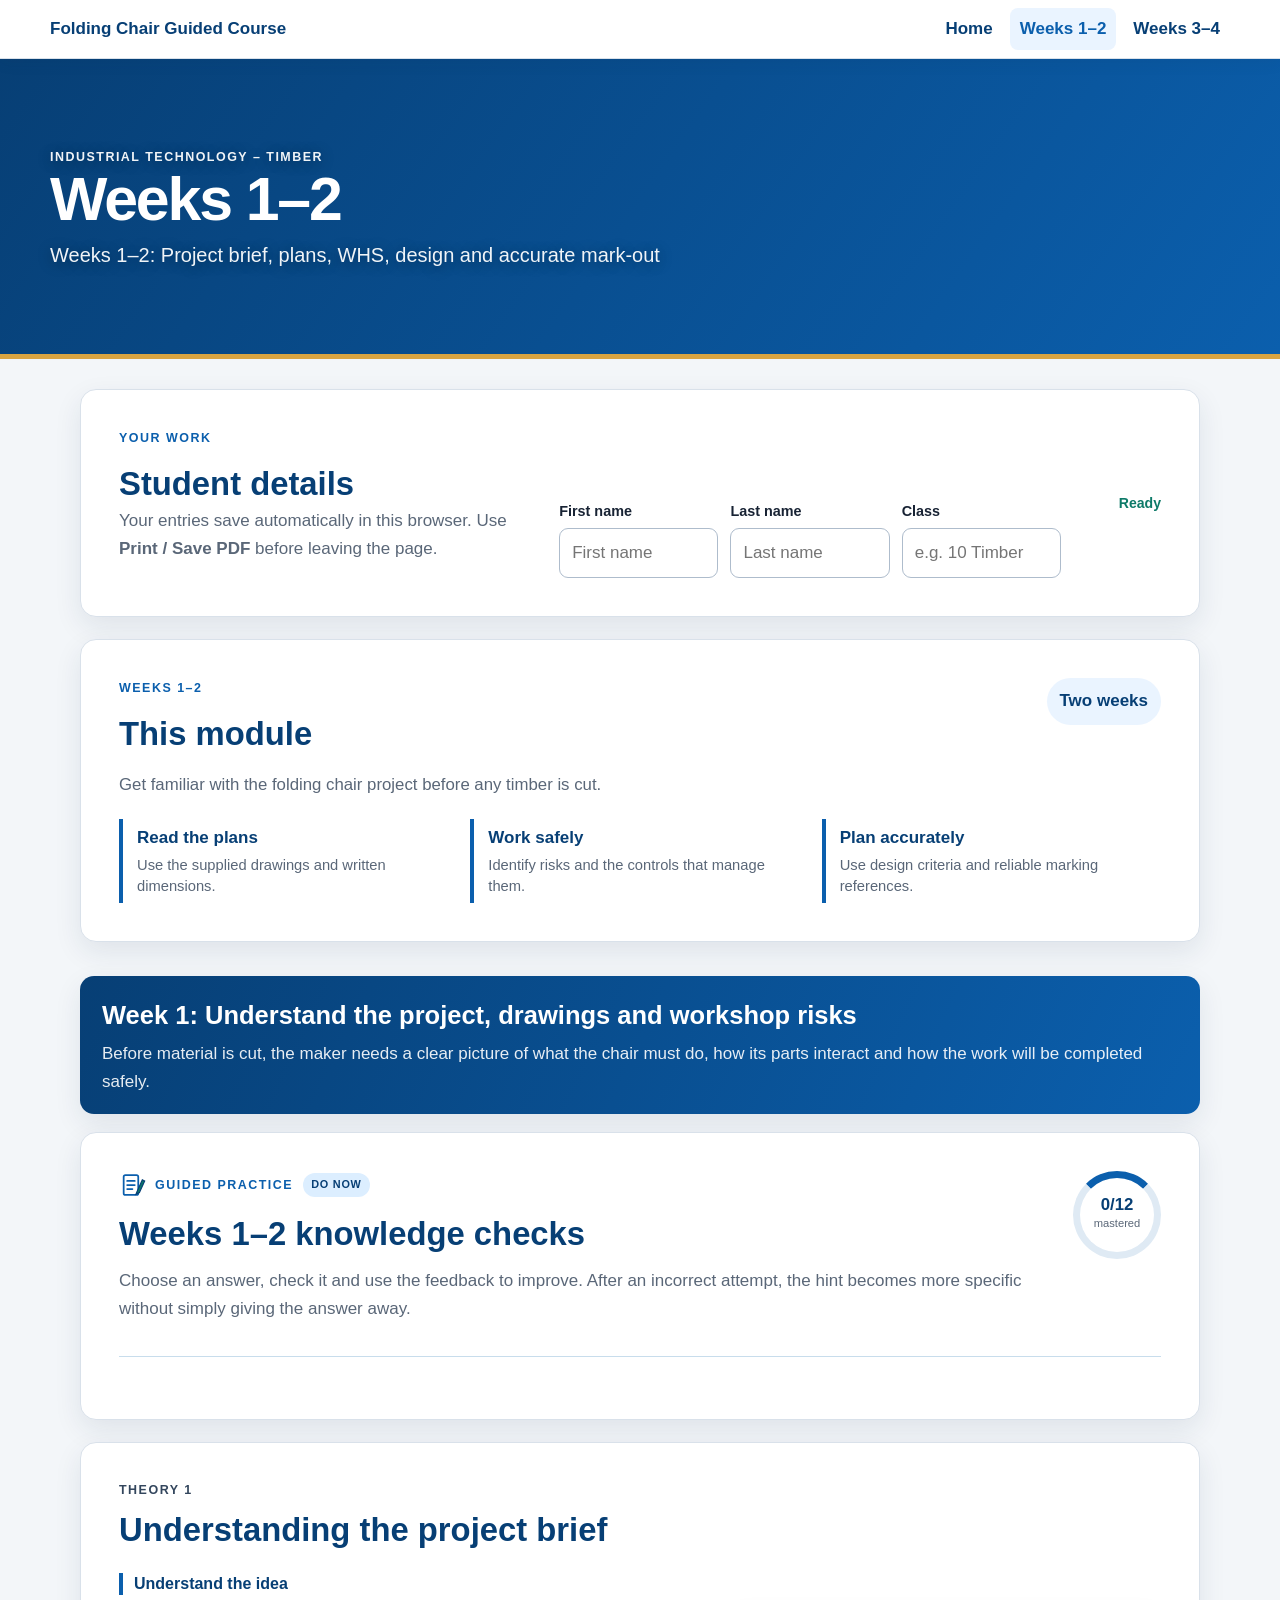
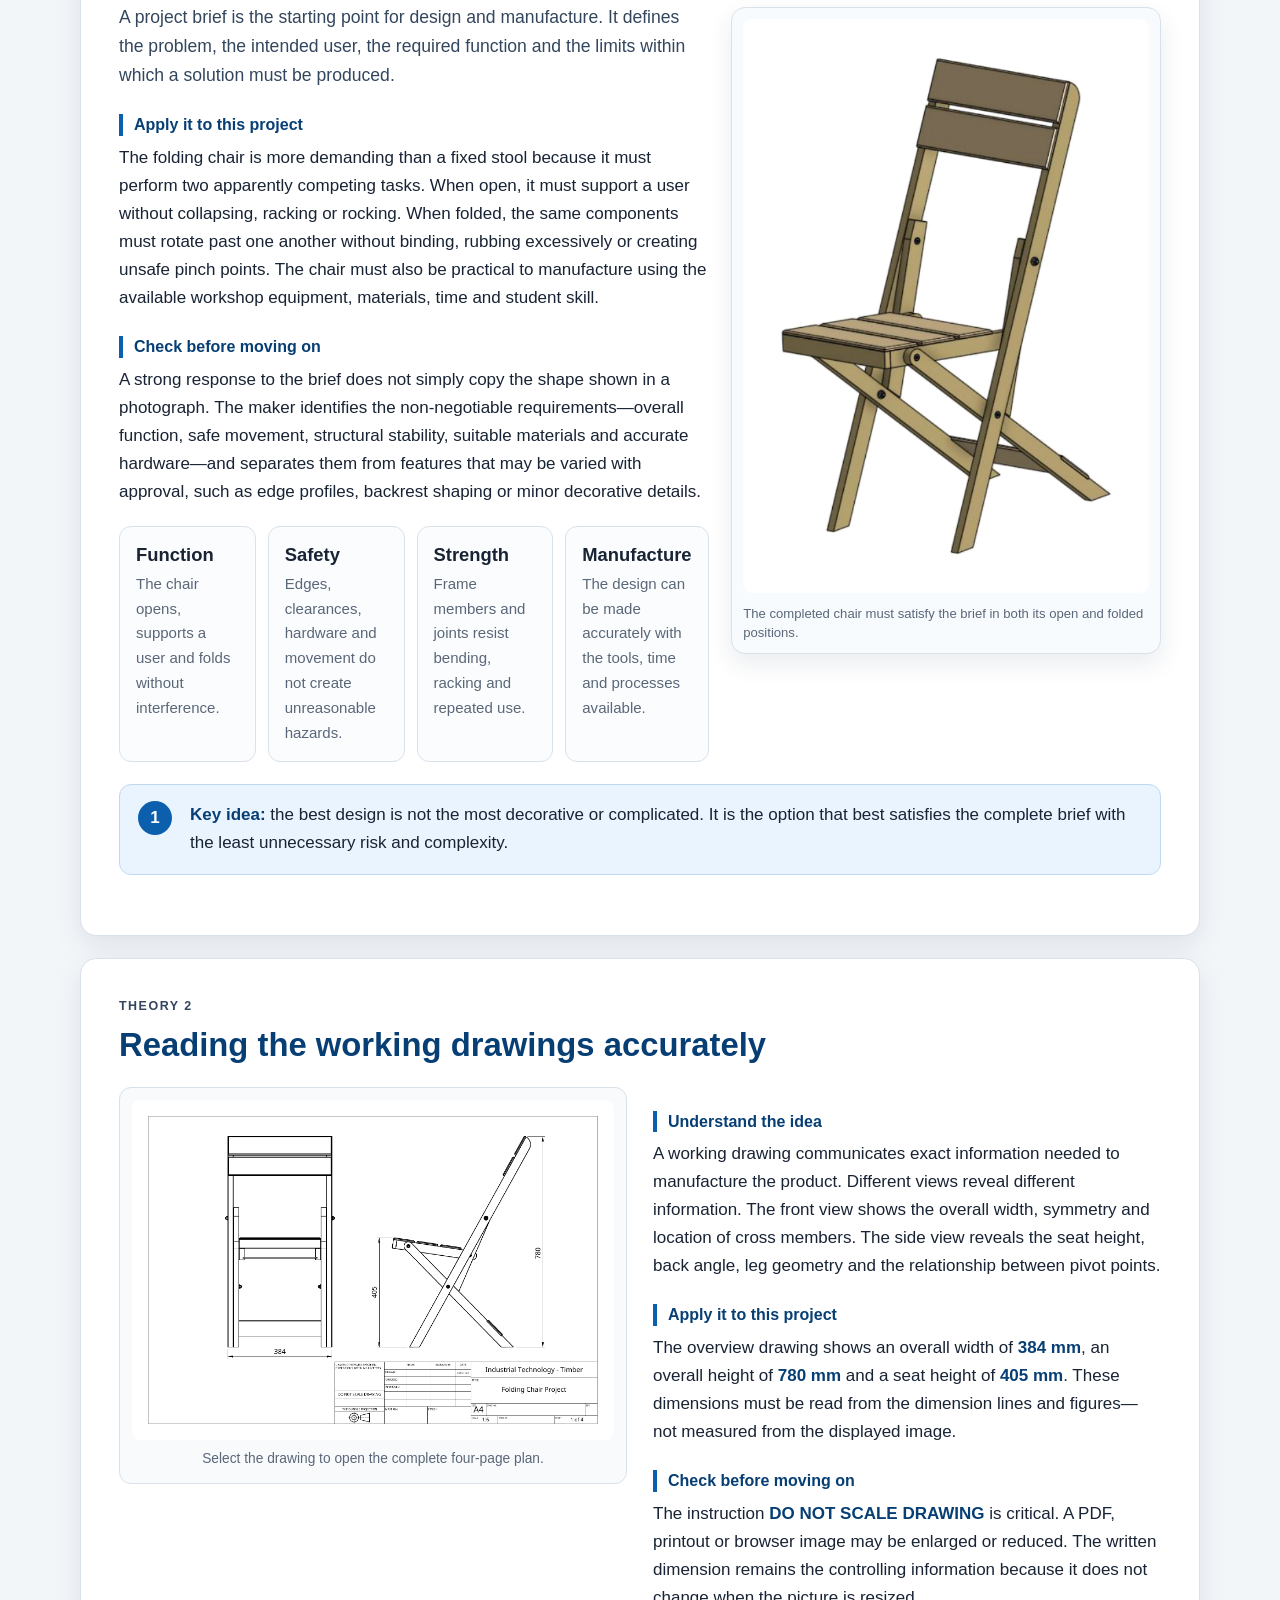
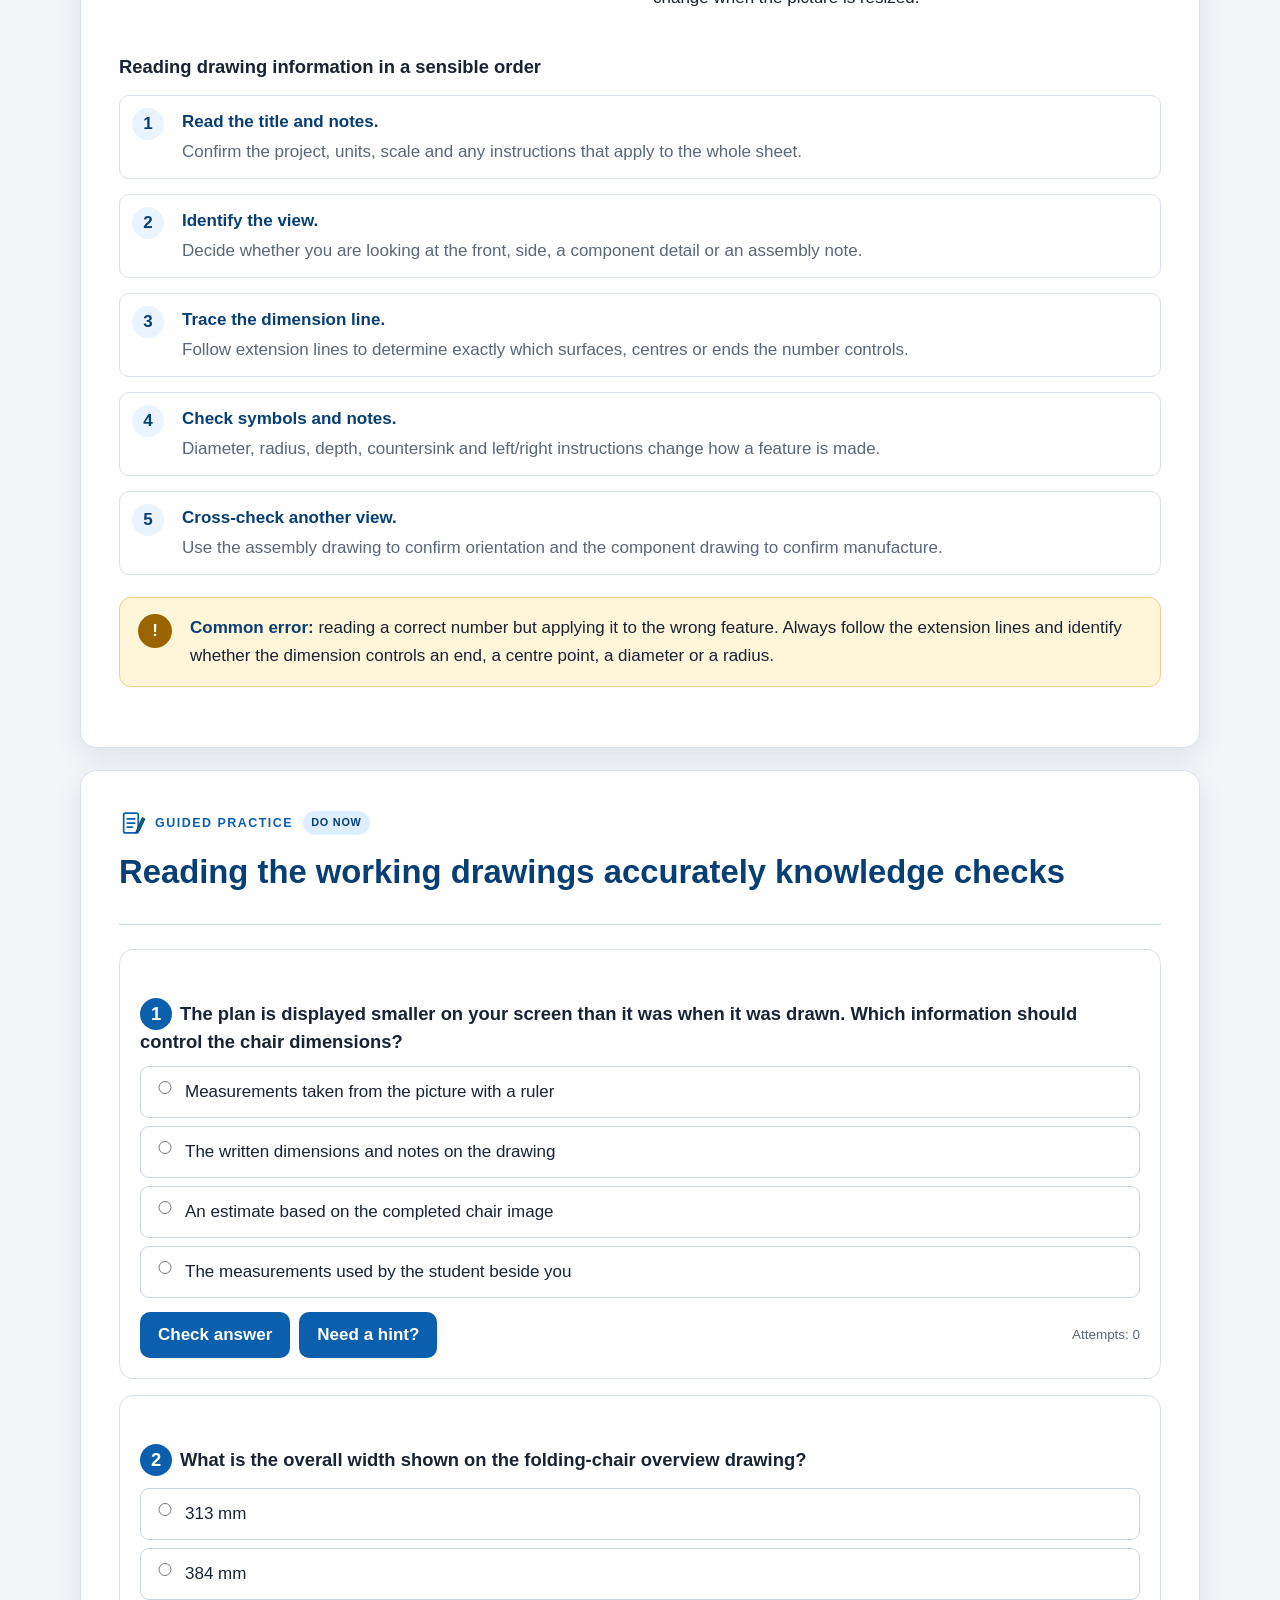
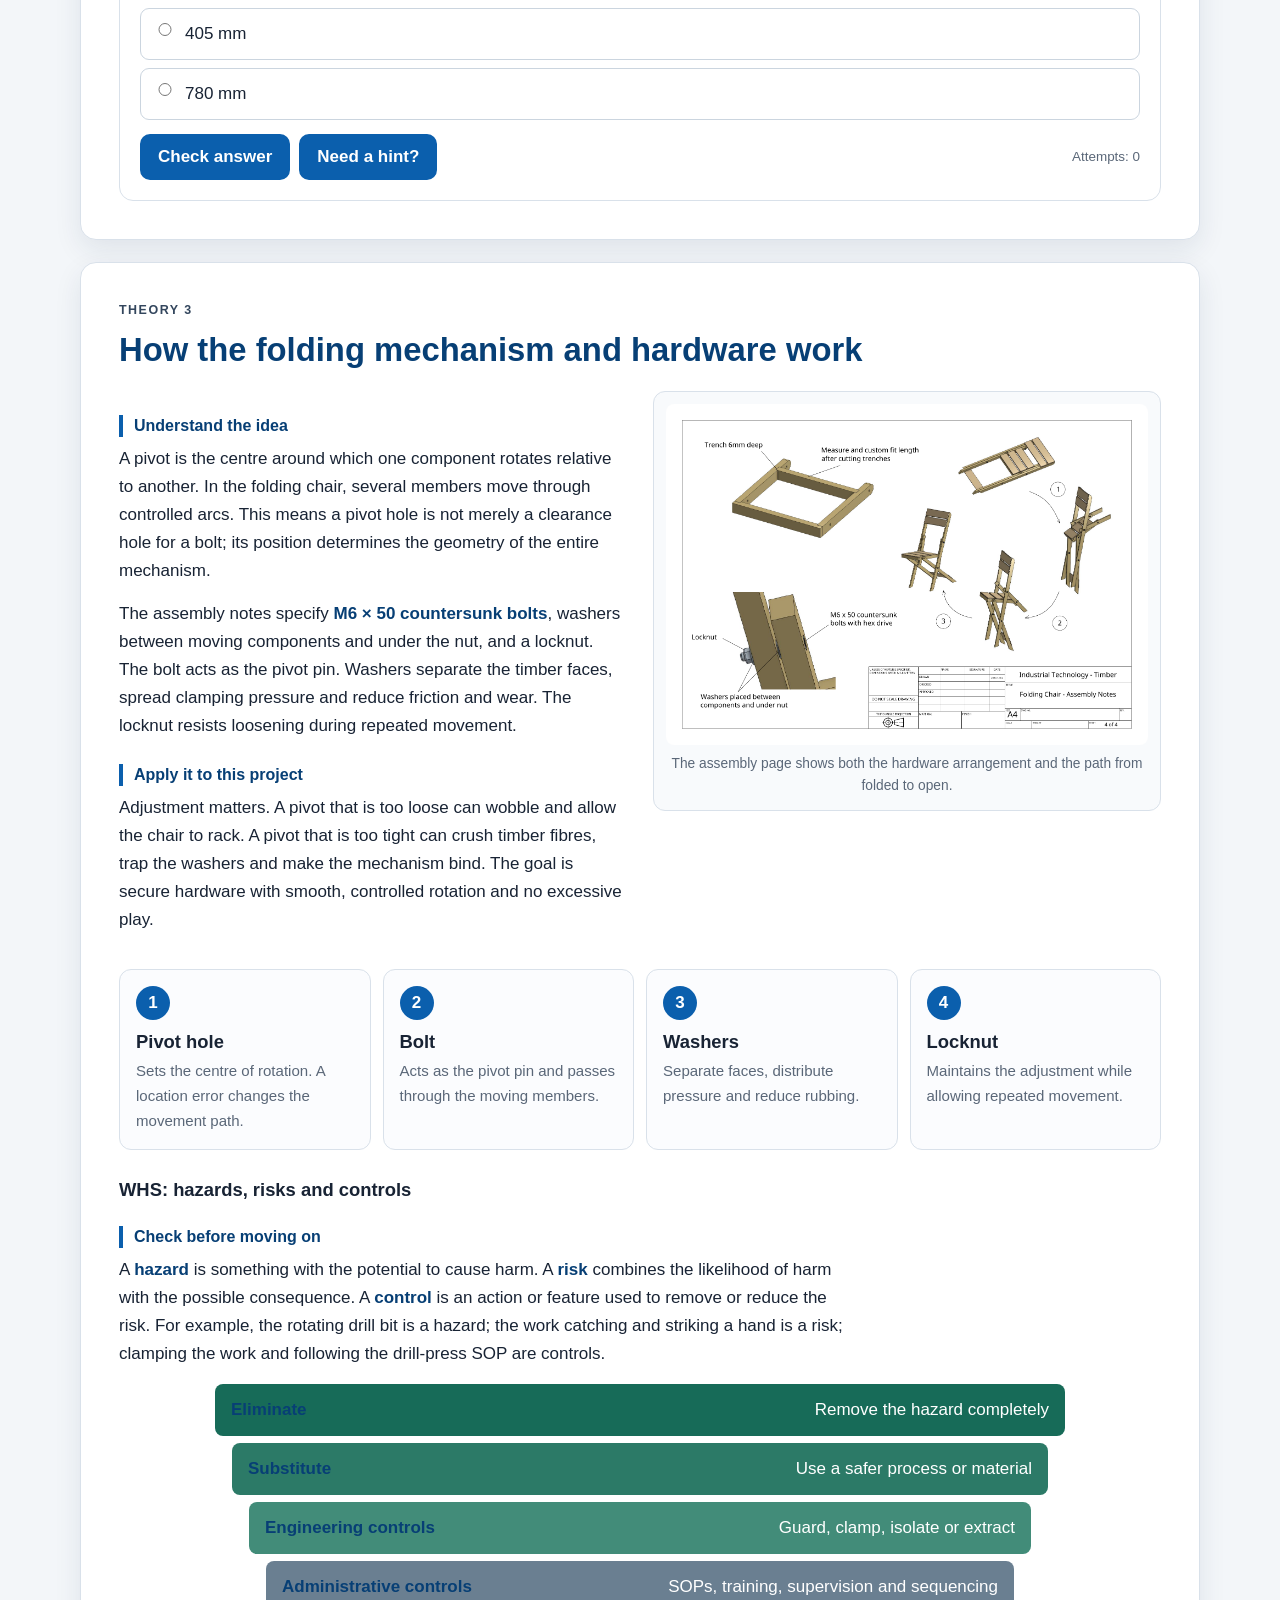
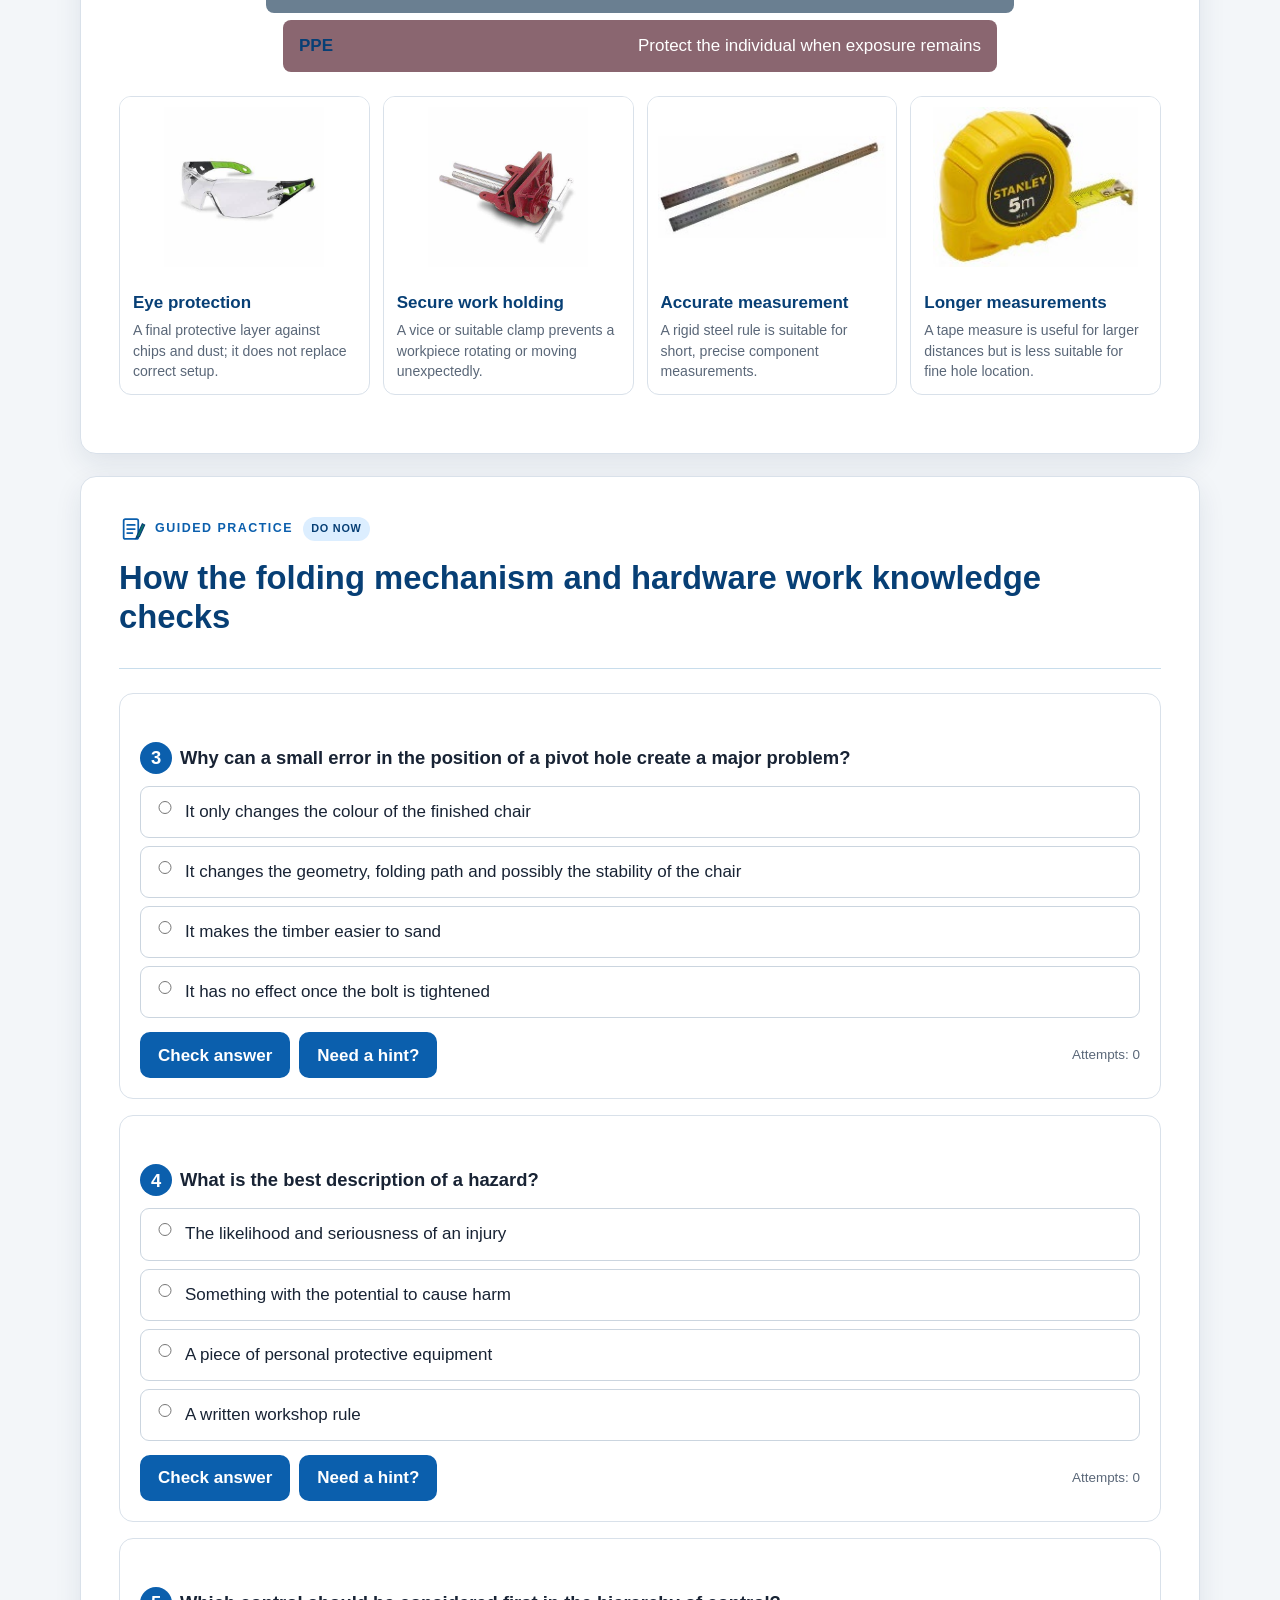
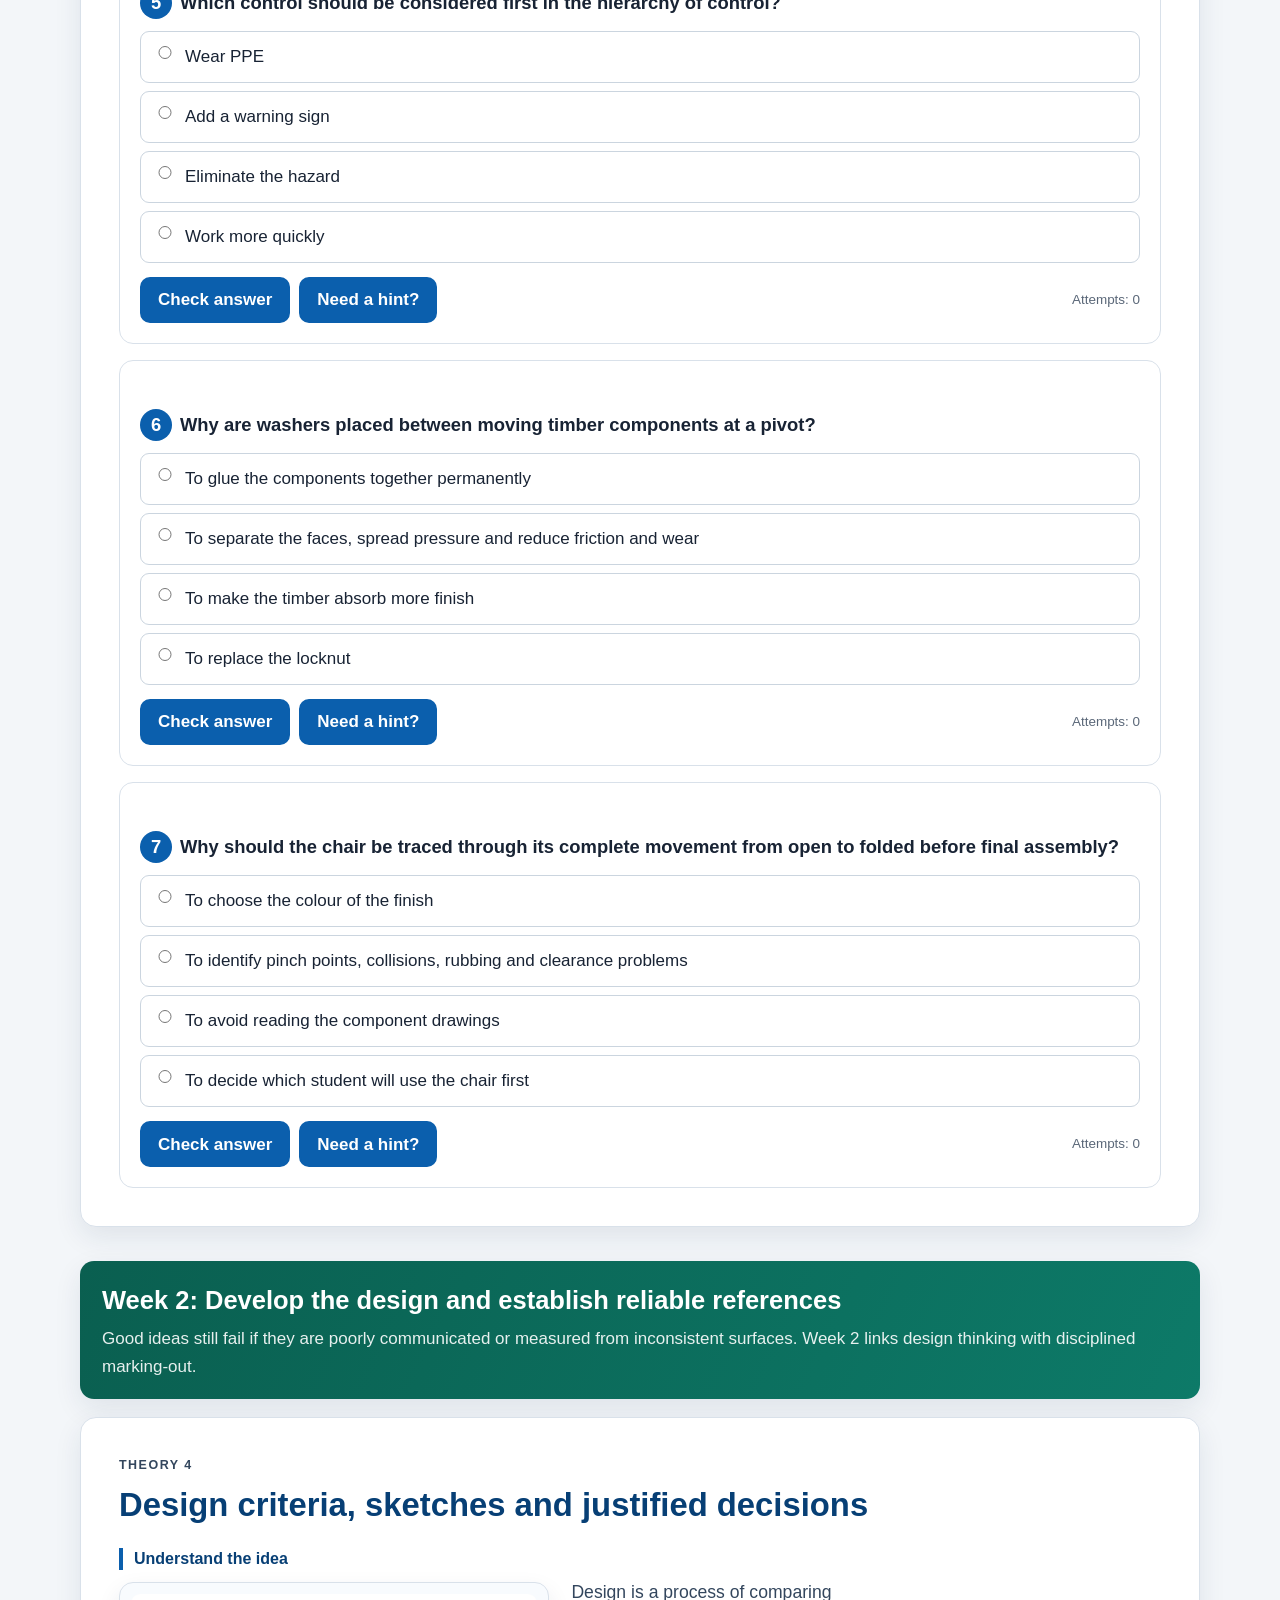
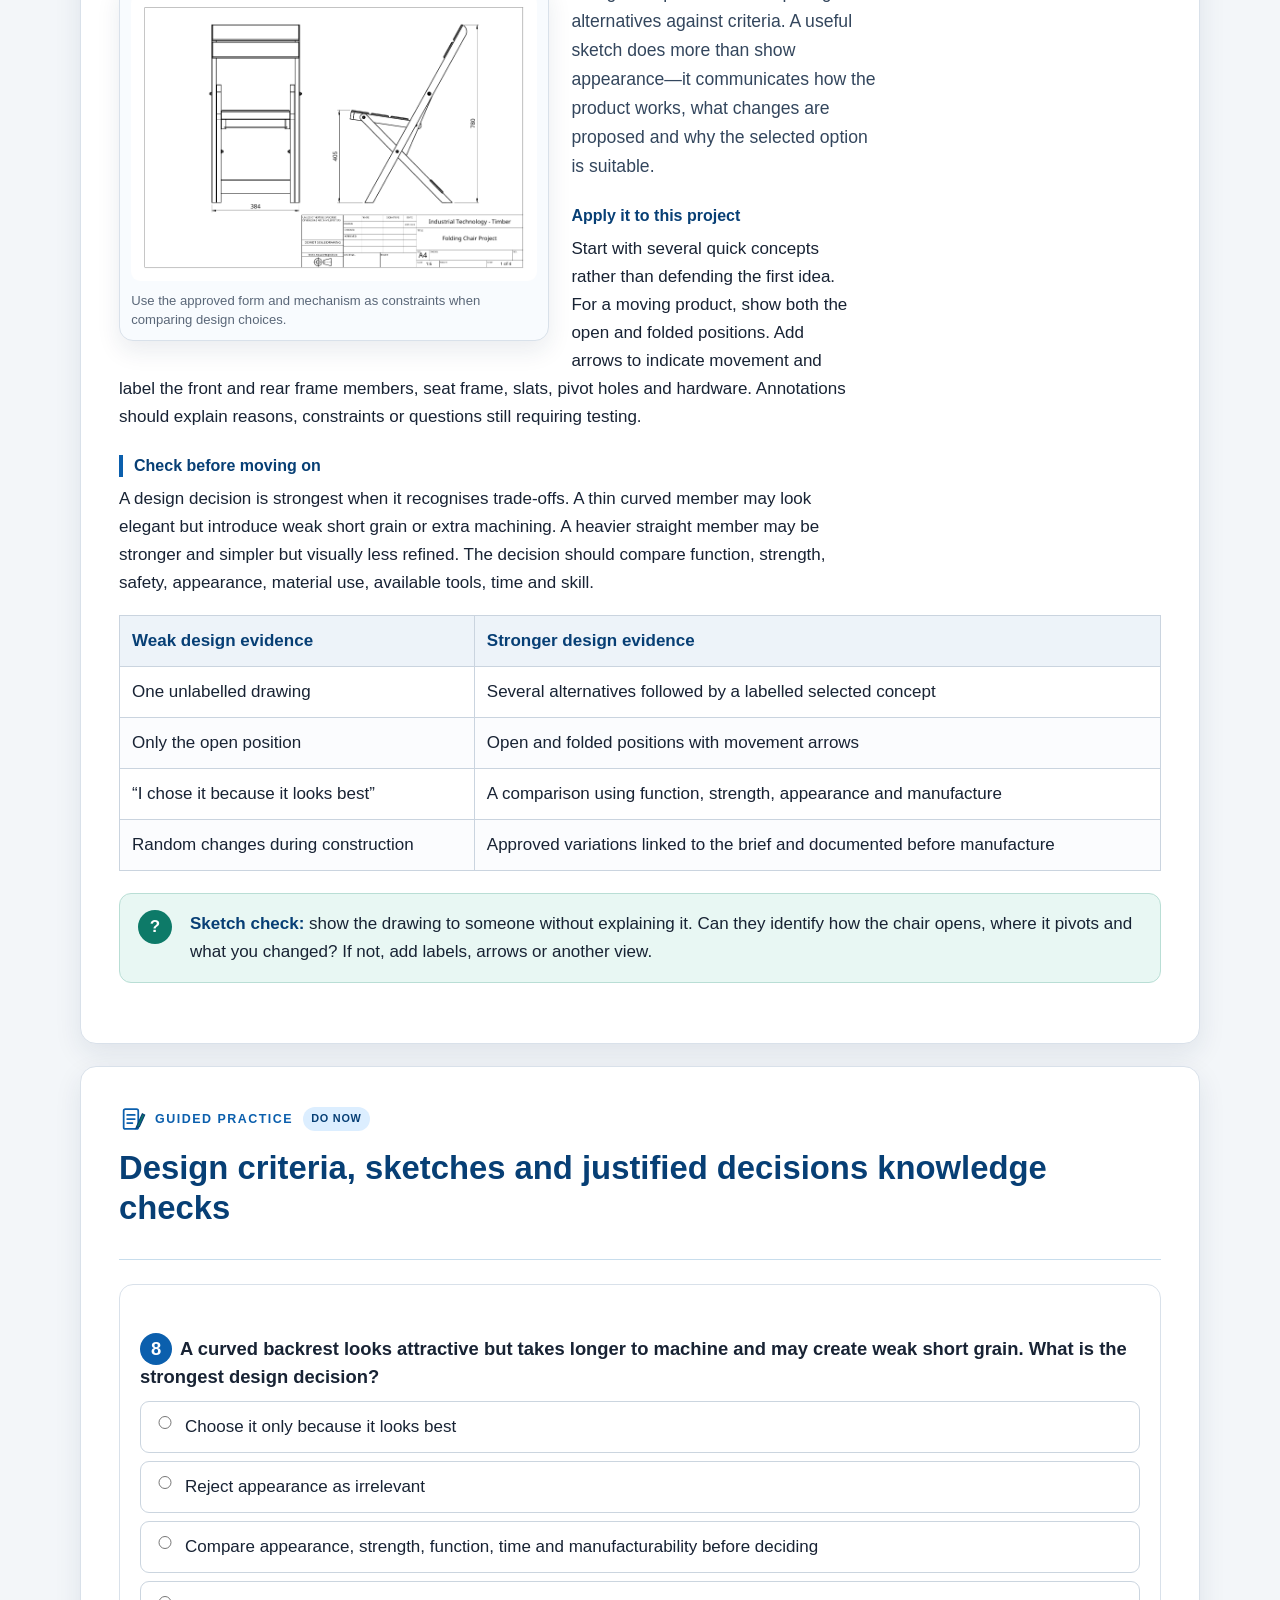
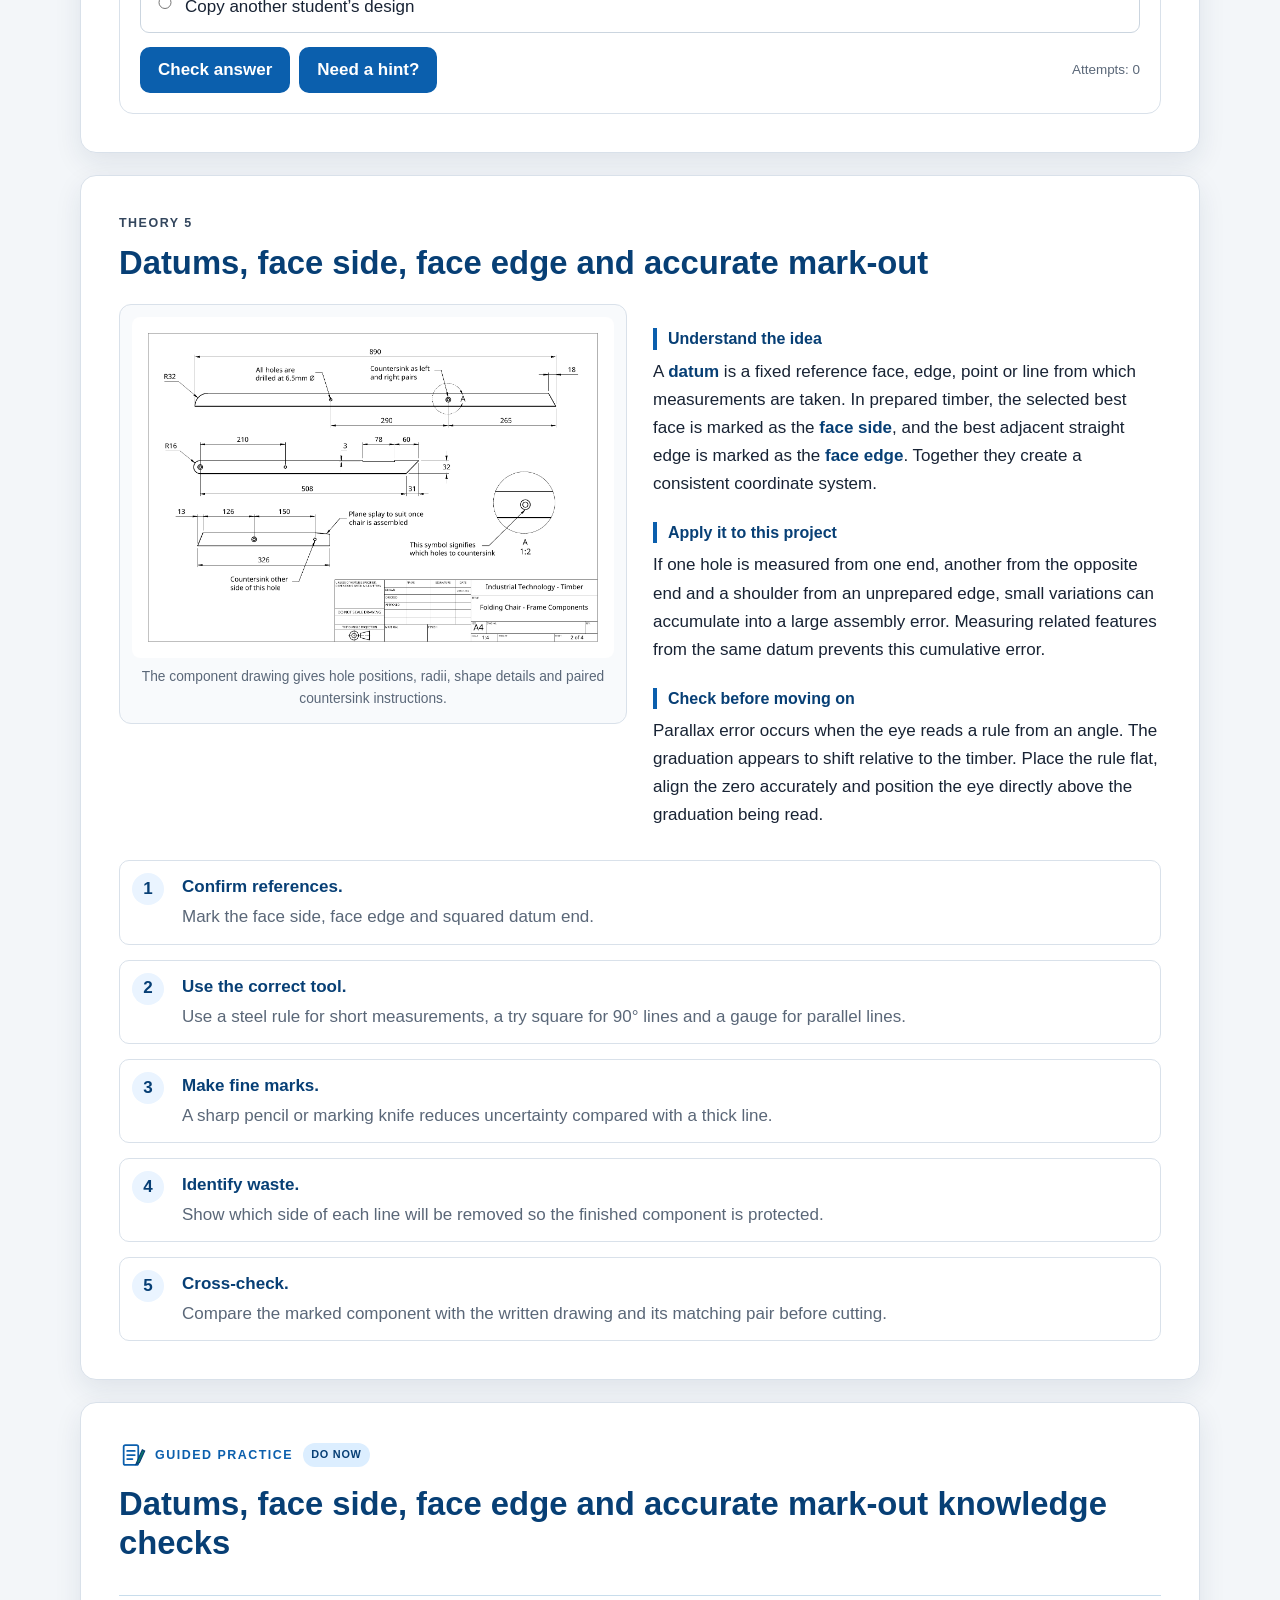
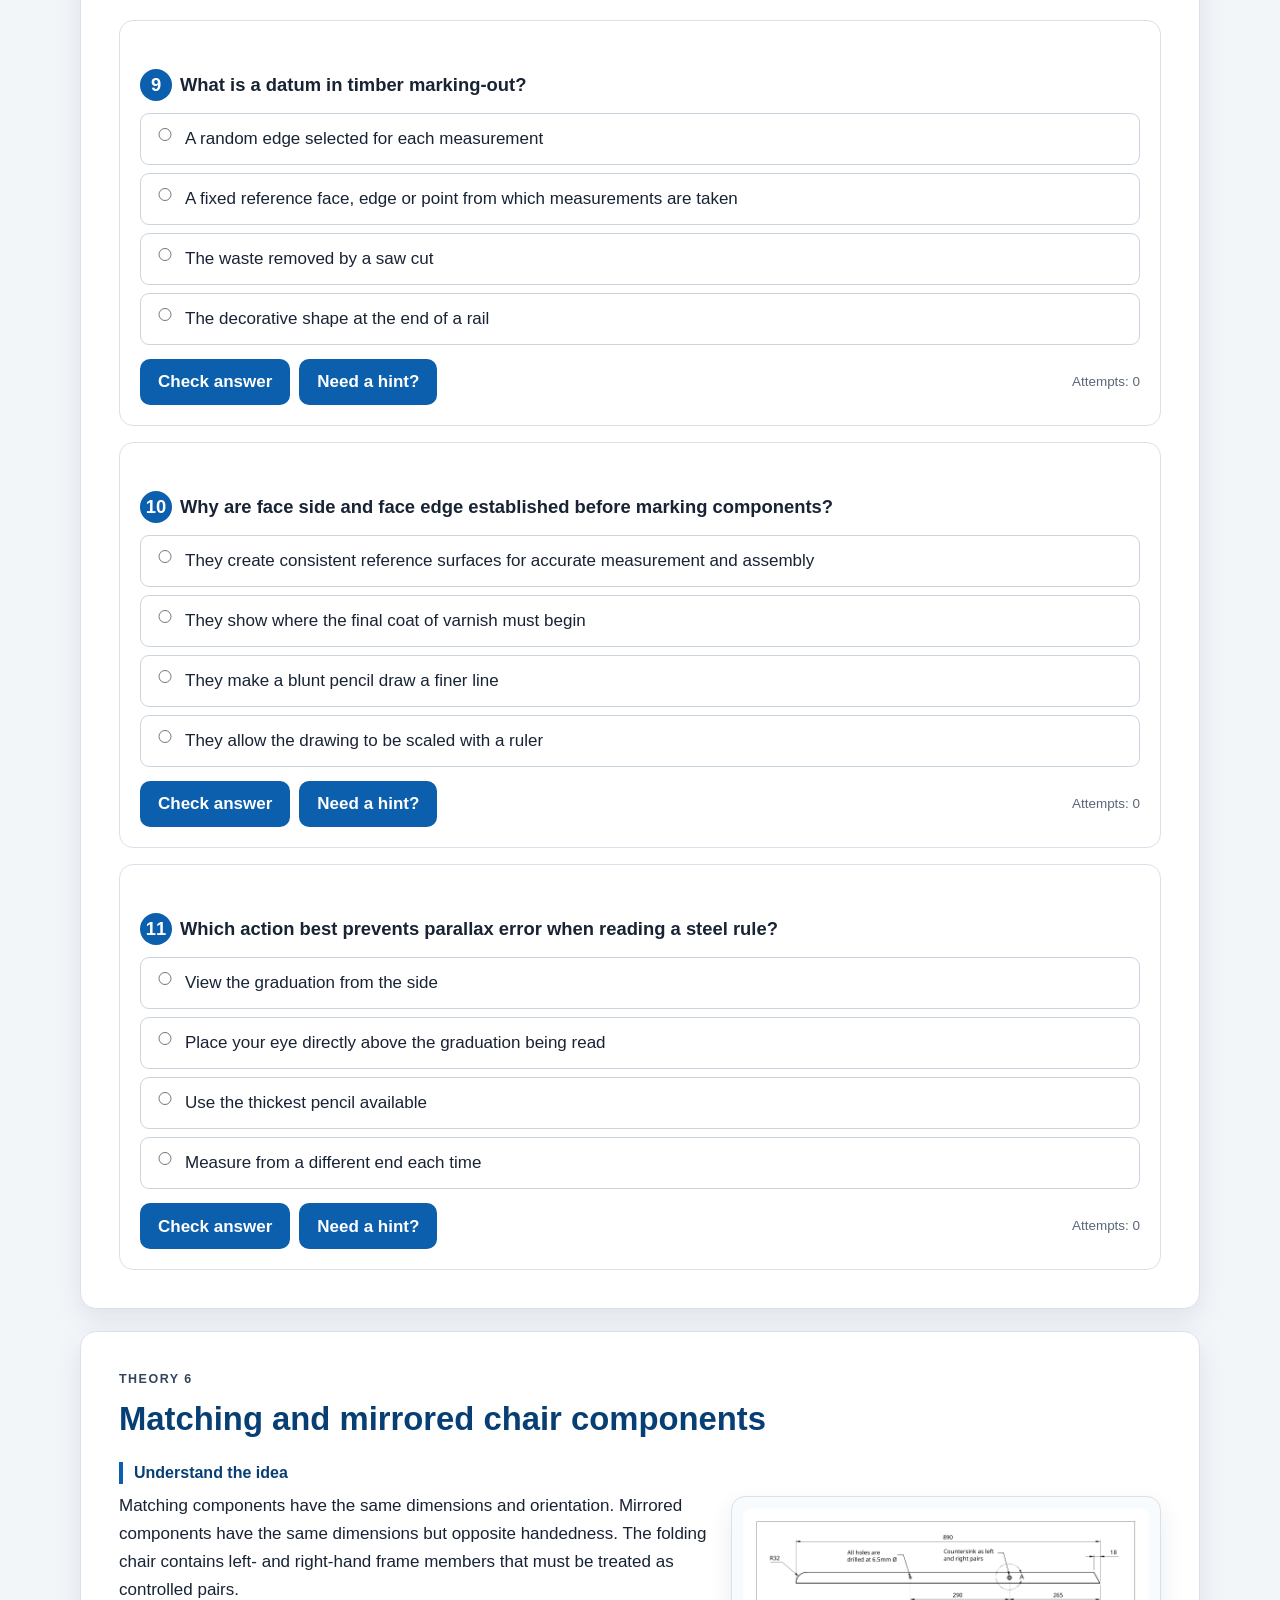
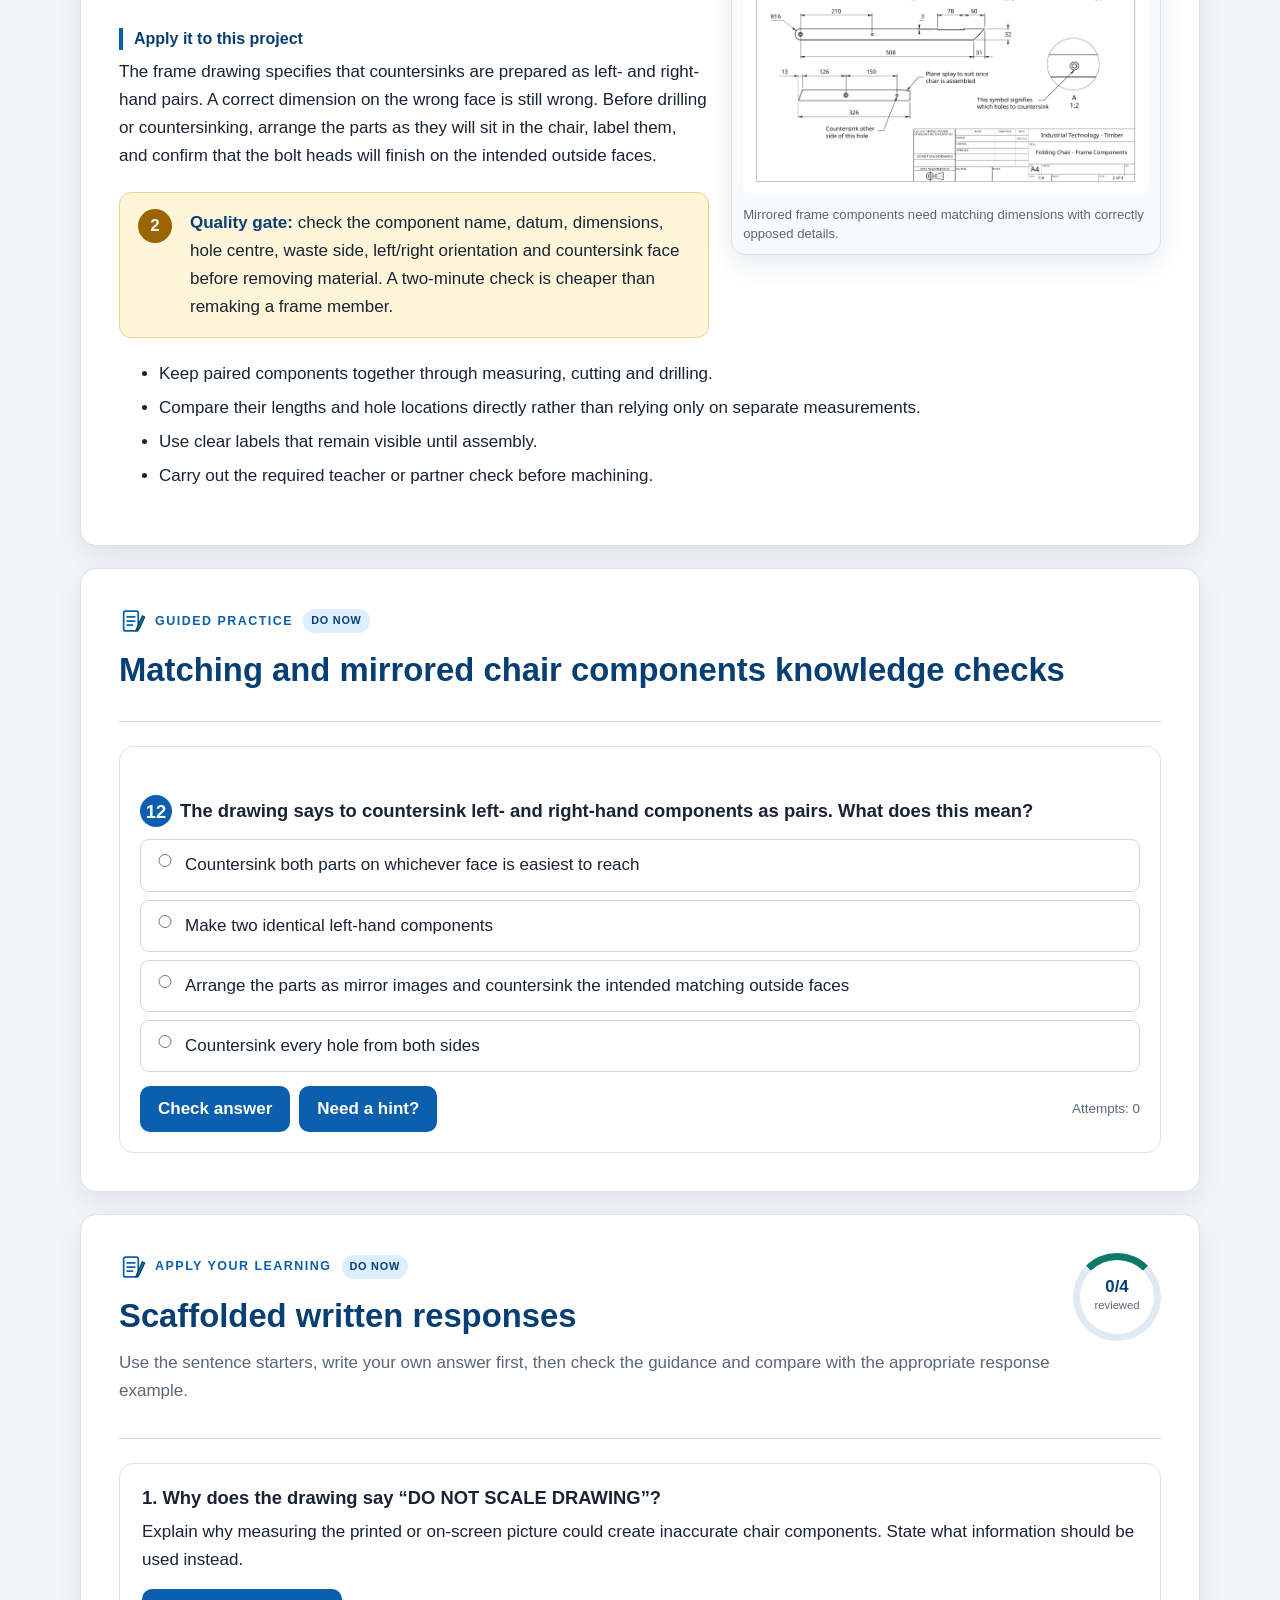
==== commit 39442ed0: "Standardise guided module pages" ====
--- a/weeks1-2/index.html
+++ b/weeks1-2/index.html
@@ -7,6 +7,7 @@
 <meta content="Weeks 1–2 guided learning for the Folding Chair timber project." name="description"/>
 <title>Folding Chair – Weeks 1–2 Guided Lesson</title>
 <link href="../styles/course.css" rel="stylesheet"/>
+  <link rel="stylesheet" href="../module-standard.css?v=20260814">
 </head>
 <body>
 <a class="skip-link" href="#main-content">Skip to lesson</a>
--- a/styles/course.css
+++ b/styles/course.css
@@ -343,6 +343,21 @@
 .written-card { border: 1px solid var(--line); border-radius: 14px; padding: 22px; background: #fcfdff; }
 .written-card.reviewed { border-color: #9ccdc1; background: #fbfffe; }
 .written-card h3 { margin: 0 0 8px; color: var(--brand-dark); }
+.written-prompt { margin-bottom: 8px; }
+.question-clarification { margin: 0 0 15px; }
+.clarification-button {
+  min-height: 42px;
+  border: 1px solid #aebfd0;
+  border-radius: 9px;
+  padding: 8px 12px;
+  background: #fff;
+  color: var(--brand-dark);
+  font-weight: 800;
+}
+.clarification-button:hover { background: var(--brand-light); }
+.clarification-button:focus-visible { outline: 3px solid rgba(11,95,173,.28); outline-offset: 2px; }
+.clarification-panel { margin-top: 9px; border-left: 5px solid var(--accent); border-radius: 10px; padding: 12px 14px; background: #eef9f6; color: var(--ink); }
+.clarification-panel[hidden] { display: none; }
 .scaffold { border-left: 4px solid var(--brand); background: var(--brand-light); border-radius: 0 10px 10px 0; padding: 13px 16px; margin: 14px 0; }
 .scaffold strong { display: block; margin-bottom: 5px; }
 .scaffold ul { margin: 4px 0 0; padding-left: 1.15rem; }
--- a/module-standard.css
+++ b/module-standard.css
@@ -0,0 +1,260 @@
+/* TAS module-page visual contract v1
+   Based on the Timber Pen guided lesson pages.
+   This file changes presentation only; course content and behaviour stay local. */
+:root {
+  --tas-brand: #0b5fad;
+  --tas-brand-dark: #073f75;
+  --tas-brand-light: #eaf4ff;
+  --tas-accent: #0d7a68;
+  --tas-accent-light: #e8f7f3;
+  --tas-ink: #182334;
+  --tas-muted: #5a6778;
+  --tas-line: #d9e1ea;
+  --tas-surface: #ffffff;
+  --tas-background: #f3f6f9;
+  --tas-shadow: 0 10px 28px rgba(25, 48, 74, 0.09);
+  --tas-radius: 16px;
+  --tas-page: 1180px;
+}
+
+* { box-sizing: border-box; }
+html { scroll-behavior: smooth; }
+body {
+  margin: 0;
+  color: var(--tas-ink);
+  background: var(--tas-background);
+  font-family: Arial, Helvetica, sans-serif;
+  font-size: 17px;
+  line-height: 1.65;
+}
+img { max-width: 100%; }
+a { color: var(--tas-brand); }
+button, input, textarea, select { font: inherit; }
+
+/* Shared course navigation */
+:is(.course-bar, .site-header, .site-return-bar) {
+  position: sticky;
+  top: 0;
+  z-index: 40;
+  min-height: 58px;
+  color: var(--tas-brand-dark);
+  background: rgba(255, 255, 255, 0.98);
+  border: 0;
+  border-bottom: 1px solid var(--tas-line);
+  box-shadow: 0 4px 14px rgba(25, 48, 74, 0.07);
+  padding: 0 !important;
+}
+:is(.course-bar-inner, .nav-wrap) {
+  width: min(var(--tas-page), calc(100% - 36px));
+  min-height: 58px;
+  margin: 0 auto;
+  display: flex;
+  align-items: center;
+  justify-content: space-between;
+  gap: 18px;
+}
+:is(.course-brand, .brand, .site-return-link) {
+  color: var(--tas-brand-dark);
+  font-weight: 900;
+  text-decoration: none;
+}
+:is(.course-links, .nav-links, .site-nav) {
+  display: flex;
+  flex-wrap: wrap;
+  align-items: center;
+  gap: 7px;
+}
+:is(.course-links, .nav-links, .site-nav) a {
+  color: var(--tas-brand-dark);
+  font-weight: 800;
+  text-decoration: none;
+  padding: 7px 10px;
+  border-radius: 8px;
+}
+:is(.course-links, .nav-links, .site-nav) a:hover,
+:is(.course-links, .nav-links, .site-nav) a:focus-visible,
+:is(.course-links, .nav-links, .site-nav) a.active {
+  color: var(--tas-brand);
+  background: var(--tas-brand-light);
+}
+
+/* Consistent module title banner */
+:is(.lesson-hero, .module-hero, .page-hero) {
+  min-height: 250px !important;
+  color: #fff;
+  background: linear-gradient(125deg, var(--tas-brand-dark), var(--tas-brand)) !important;
+  border: 0;
+  border-bottom: 5px solid #d9a441;
+  box-shadow: none;
+  padding: 0 !important;
+}
+:is(.lesson-hero .hero-inner, .module-hero-inner, .page-hero .wrap, .page-hero > .wrap) {
+  width: min(var(--tas-page), calc(100% - 36px));
+  min-height: 250px;
+  margin: 0 auto;
+  padding: 40px 0;
+  display: flex;
+  flex-direction: column;
+  justify-content: center;
+  align-items: flex-start;
+  max-width: var(--tas-page) !important;
+}
+:is(.lesson-hero, .module-hero, .page-hero) :is(h1, h2) {
+  max-width: 900px;
+  margin: 0 0 8px;
+  color: #fff;
+  font-size: clamp(2.4rem, 5vw, 3.8rem);
+  line-height: 1.05;
+  letter-spacing: -0.035em;
+  text-shadow: none;
+}
+:is(.lesson-hero, .module-hero, .page-hero) :is(.eyebrow, .breadcrumbs) {
+  color: #d9edff;
+  font-weight: 800;
+}
+:is(.lesson-hero, .module-hero, .page-hero) :is(p, .lede, .hero-subtitle) {
+  max-width: 780px;
+  margin: 6px 0 0;
+  color: rgba(255, 255, 255, 0.94);
+}
+
+/* Page frame and reading rhythm */
+body > main,
+.module-layout,
+.theory-main {
+  width: min(1120px, calc(100% - 34px)) !important;
+  max-width: 1120px !important;
+  margin: 30px auto 60px !important;
+}
+.module-layout {
+  display: grid;
+  grid-template-columns: minmax(0, 1fr) 280px;
+  gap: 24px;
+  align-items: start;
+}
+.module-main { min-width: 0; }
+:is(.module-aside, .module-sidebar) {
+  position: sticky;
+  top: 82px;
+}
+
+/* Shared content surfaces */
+:is(.card, .textbook-section, .theory-section, .panel-section, .student-panel, .module-aside, .module-sidebar) {
+  color: var(--tas-ink);
+  background: var(--tas-surface);
+  border: 1px solid var(--tas-line);
+  border-radius: var(--tas-radius);
+  box-shadow: var(--tas-shadow);
+}
+:is(.card, .textbook-section, .theory-section, .panel-section, .student-panel) {
+  padding: clamp(22px, 4vw, 38px);
+  margin-bottom: 22px;
+}
+:is(.module-aside, .module-sidebar) { padding: 20px; }
+:is(.card, .textbook-section, .theory-section, .panel-section, .student-panel) h2 {
+  margin-top: 0;
+  color: var(--tas-brand-dark);
+  font-size: clamp(1.5rem, 2.7vw, 2.05rem);
+  line-height: 1.2;
+}
+:is(.card, .textbook-section, .theory-section, .panel-section, .student-panel) h3 {
+  color: var(--tas-ink);
+  line-height: 1.3;
+}
+:is(.fine, .muted, .module-summary) { color: var(--tas-muted); }
+
+/* Actions and progress */
+:is(.button, .btn, .primary-button, .module-link, button:not(.nav-toggle)) {
+  display: inline-flex;
+  align-items: center;
+  justify-content: center;
+  min-height: 46px;
+  padding: 10px 16px;
+  color: #fff;
+  background: var(--tas-brand);
+  border: 2px solid var(--tas-brand);
+  border-radius: 10px;
+  font-weight: 800;
+  line-height: 1.25;
+  text-decoration: none;
+  box-shadow: none;
+}
+:is(.button, .btn).secondary,
+.secondary.button {
+  color: var(--tas-brand-dark);
+  background: #fff;
+  border-color: #b9c9d9;
+}
+:is(.button, .btn, .primary-button, .module-link, button:not(.nav-toggle)):hover,
+:is(.button, .btn, .primary-button, .module-link, button:not(.nav-toggle)):focus-visible {
+  transform: translateY(-1px);
+  filter: brightness(0.97);
+}
+.actions { display: flex; flex-wrap: wrap; gap: 10px; }
+:is(.progress-shell, .progress-bar) { border-radius: 999px; }
+.progress-shell { overflow: hidden; background: #dfe7ef; }
+.progress-bar { background: var(--tas-accent); }
+
+/* Common information treatments */
+:is(.callout, .key-idea, .learning-card) {
+  border-radius: 12px;
+  border: 1px solid #bed9ef;
+  background: var(--tas-brand-light);
+}
+table { max-width: 100%; }
+:is(.table-scroll, .theory-table-wrap) { overflow-x: auto; }
+input[type="text"], input[type="email"], textarea, select {
+  max-width: 100%;
+  border: 1px solid #aebccc;
+  border-radius: 9px;
+  padding: 10px 12px;
+  color: var(--tas-ink);
+  background: #fff;
+}
+input:focus, textarea:focus, select:focus {
+  outline: 3px solid rgba(11, 95, 173, 0.18);
+  border-color: var(--tas-brand);
+}
+
+@media (max-width: 840px) {
+  :is(.course-bar-inner, .nav-wrap) {
+    width: min(100% - 24px, var(--tas-page));
+    min-height: 64px;
+    align-items: flex-start;
+    flex-direction: column;
+    gap: 6px;
+    padding: 10px 0;
+  }
+  :is(.course-links, .nav-links, .site-nav) {
+    width: 100%;
+    flex-wrap: nowrap;
+    overflow-x: auto;
+    padding-bottom: 4px;
+  }
+  :is(.lesson-hero, .module-hero, .page-hero),
+  :is(.lesson-hero .hero-inner, .module-hero-inner, .page-hero .wrap, .page-hero > .wrap) {
+    min-height: 220px;
+  }
+  :is(.lesson-hero .hero-inner, .module-hero-inner, .page-hero .wrap, .page-hero > .wrap) {
+    width: min(100% - 28px, var(--tas-page));
+    padding: 32px 0;
+  }
+  body > main,
+  .module-layout,
+  .theory-main {
+    width: min(100% - 24px, 1120px);
+    margin-top: 20px;
+  }
+  .module-layout { grid-template-columns: 1fr; }
+  :is(.module-aside, .module-sidebar) { position: static; }
+}
+
+@media (max-width: 560px) {
+  body { font-size: 16px; }
+  :is(.lesson-hero, .module-hero, .page-hero) :is(h1, h2) {
+    font-size: clamp(2rem, 11vw, 2.8rem);
+  }
+  :is(.card, .textbook-section, .theory-section, .panel-section, .student-panel) {
+    padding: 20px 17px;
+    border-radius: 13px;
+  }
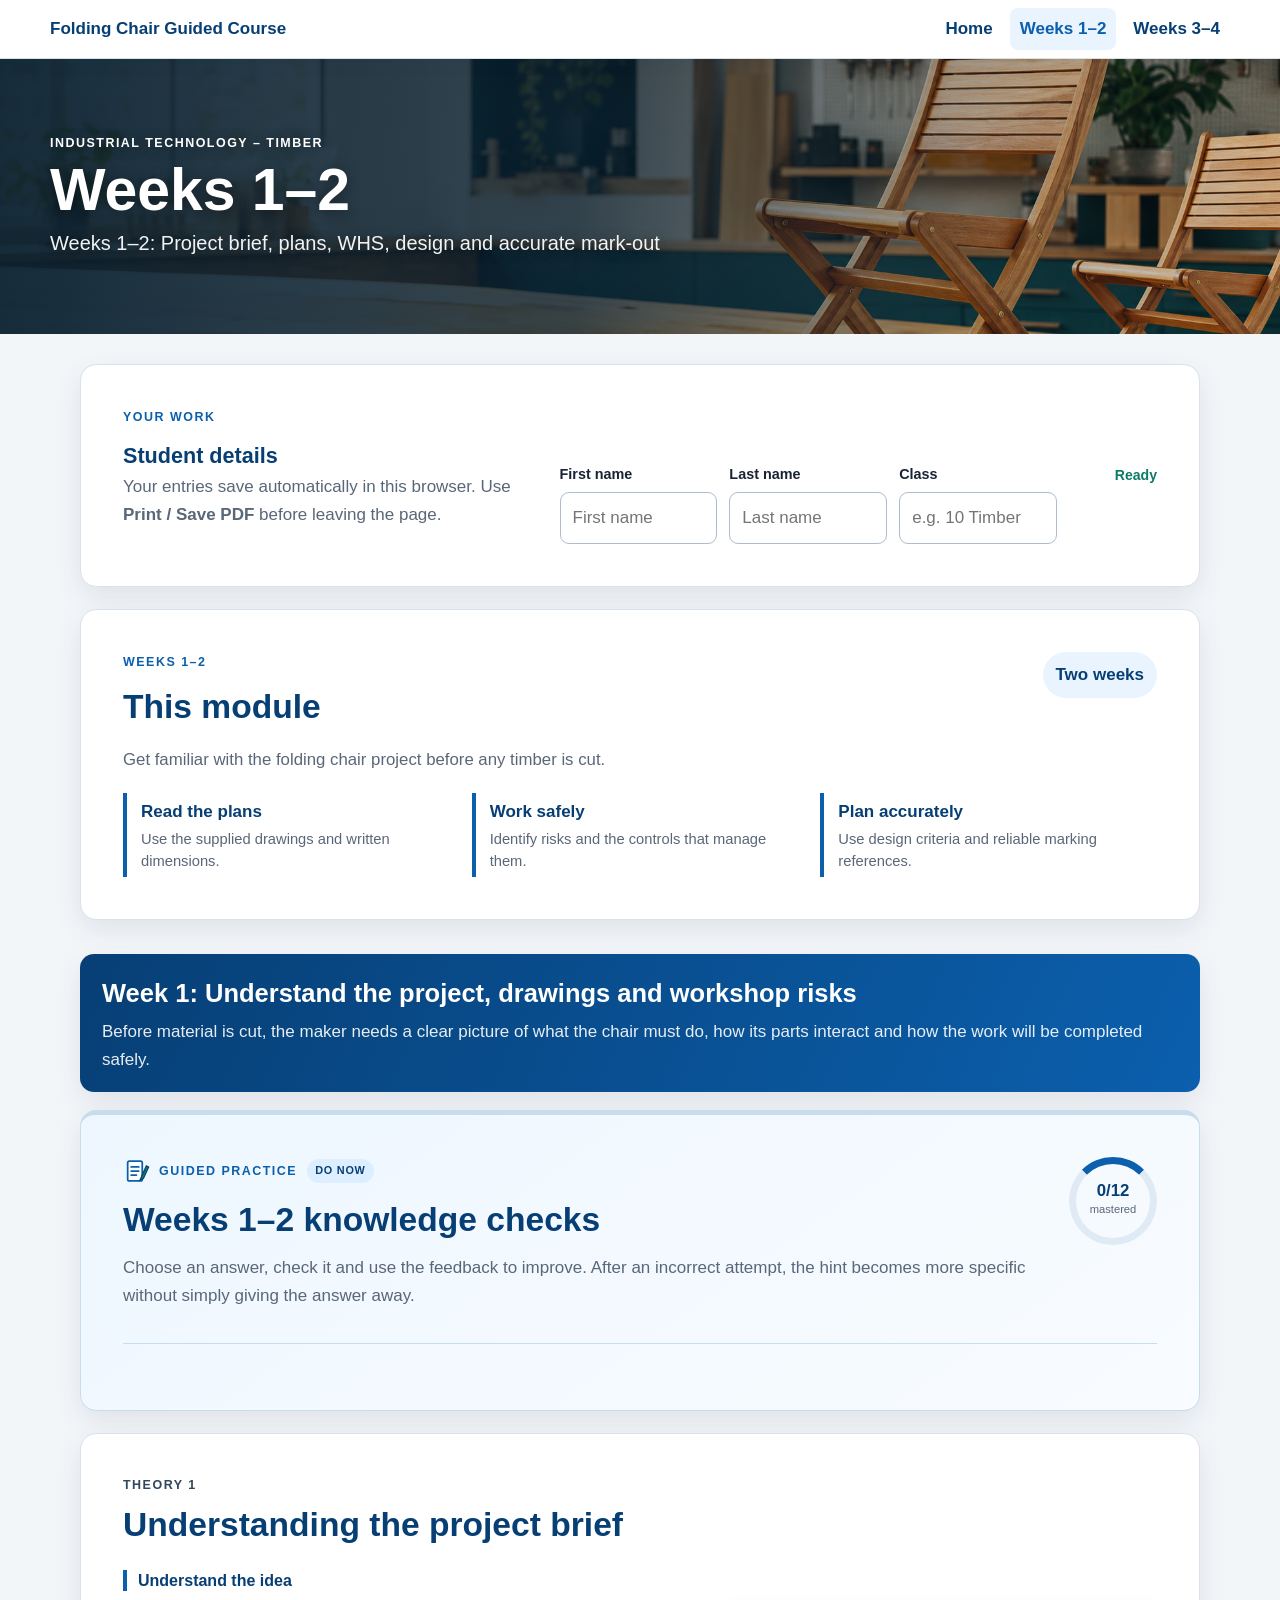
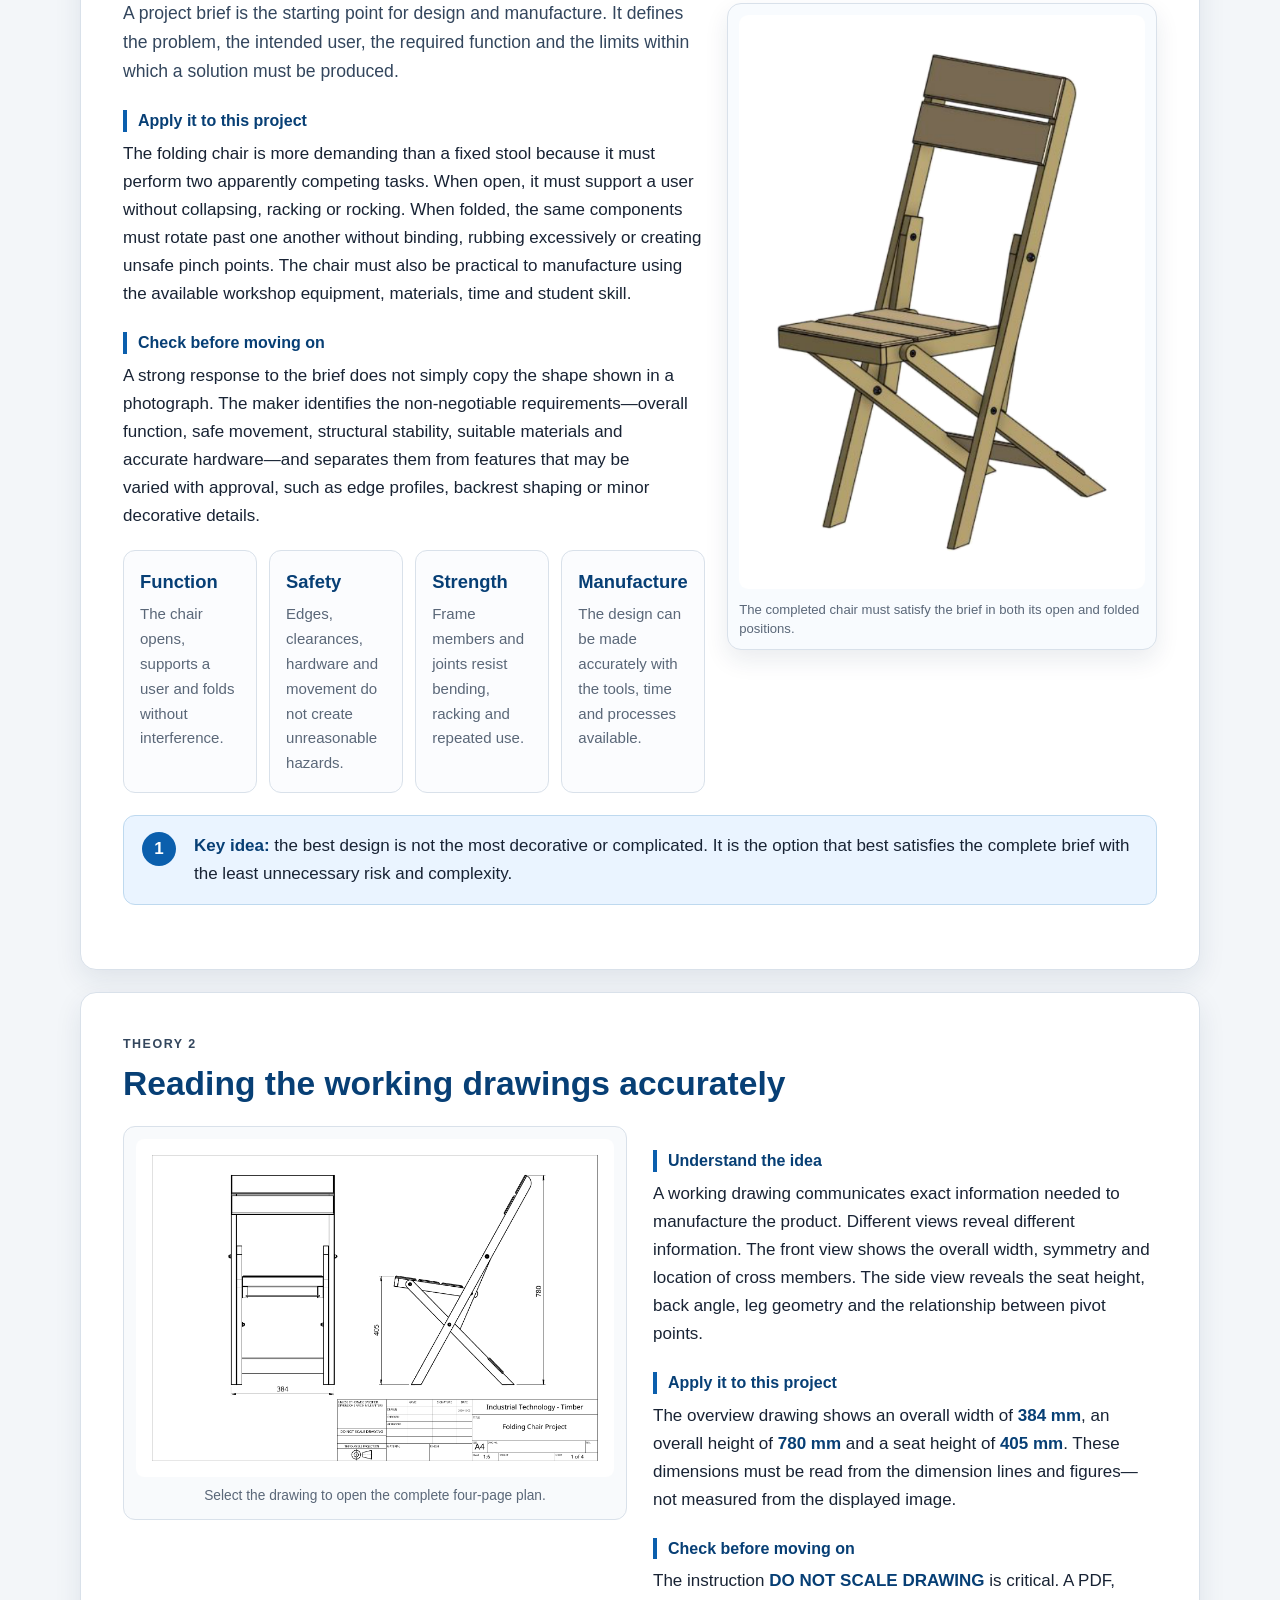
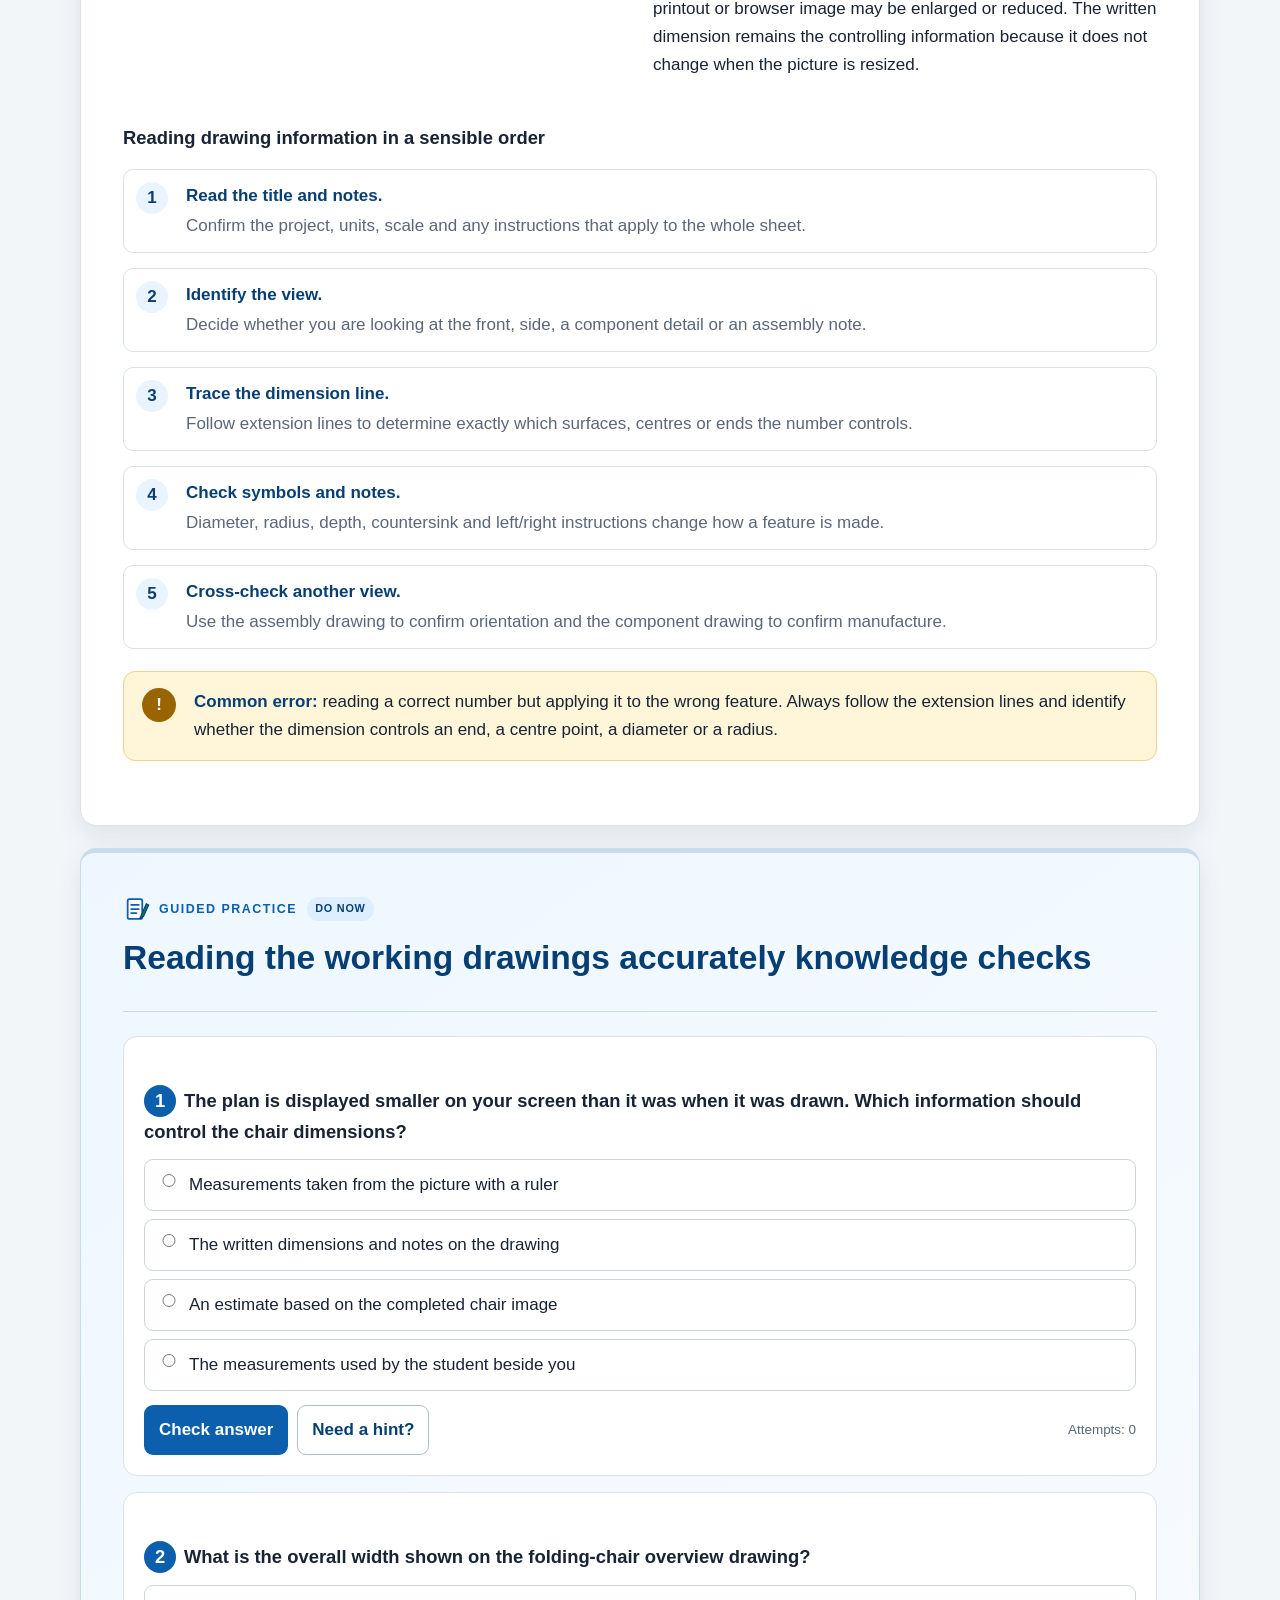
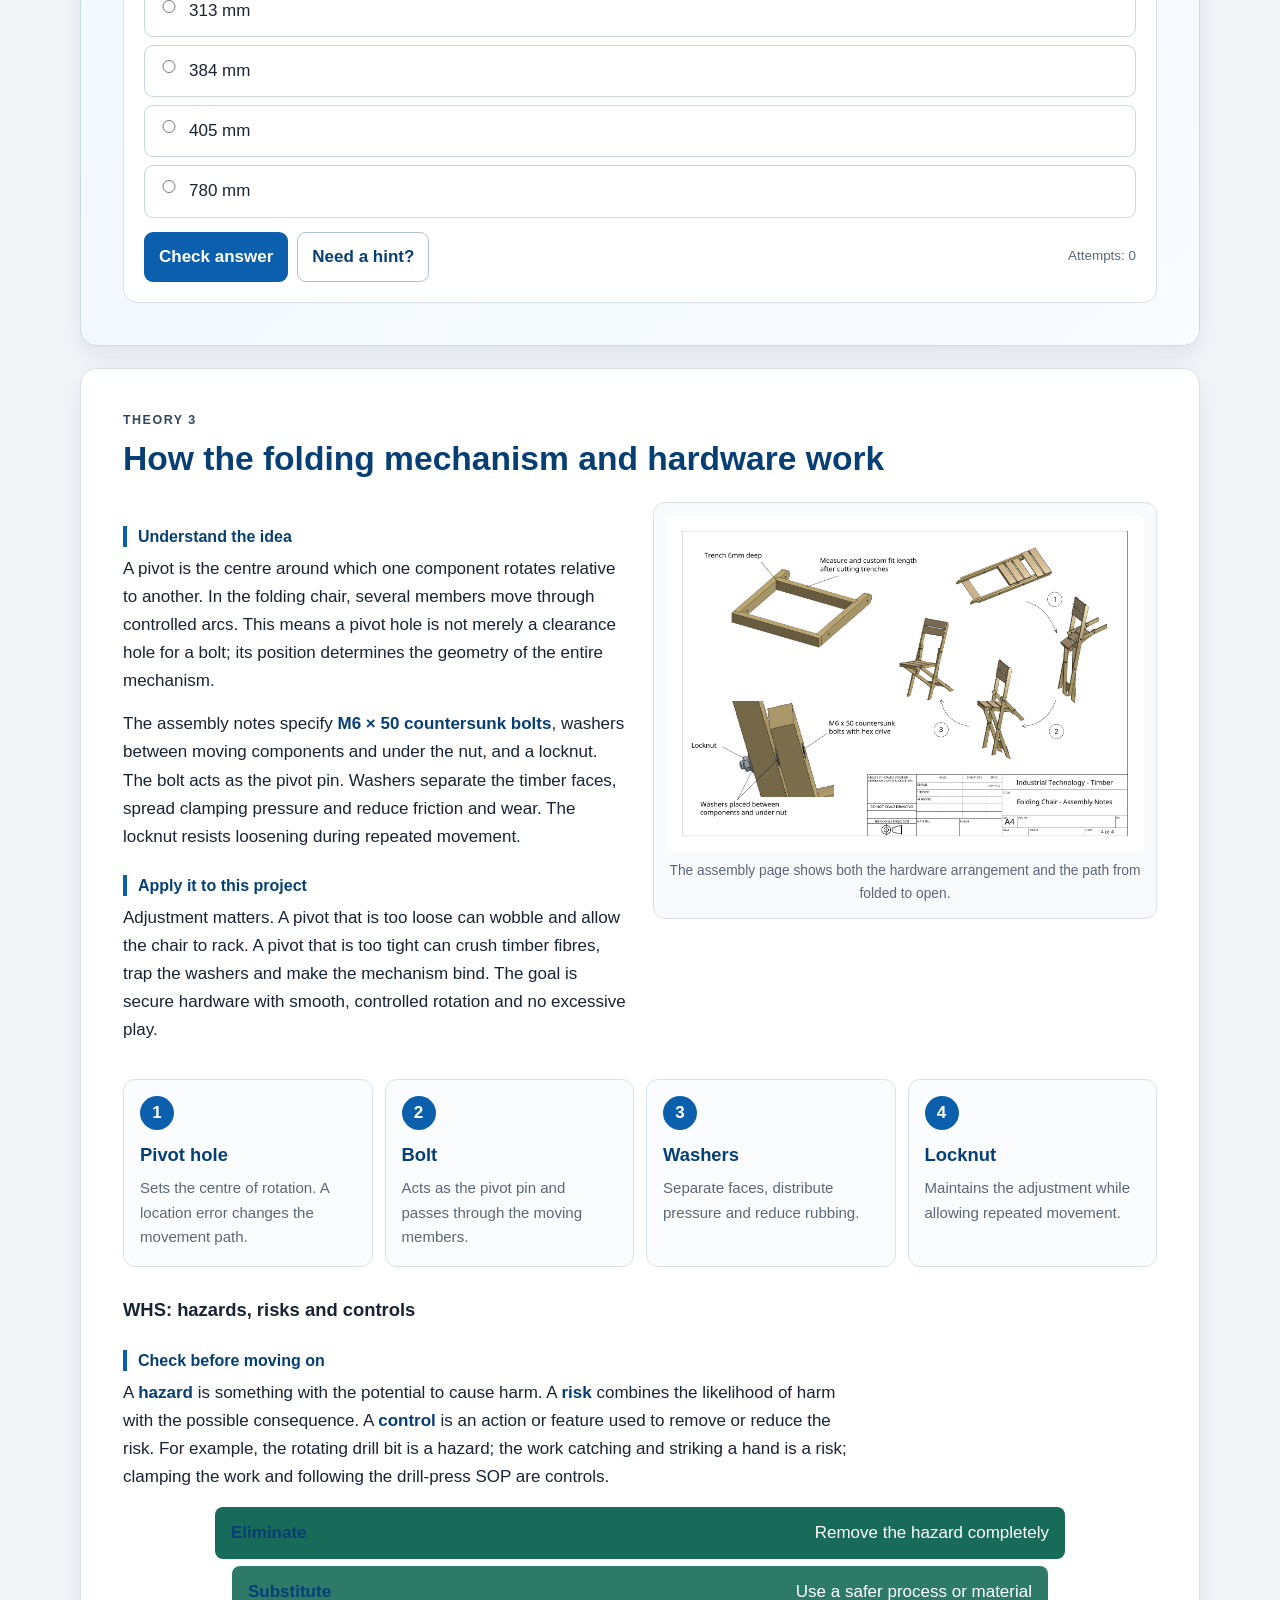
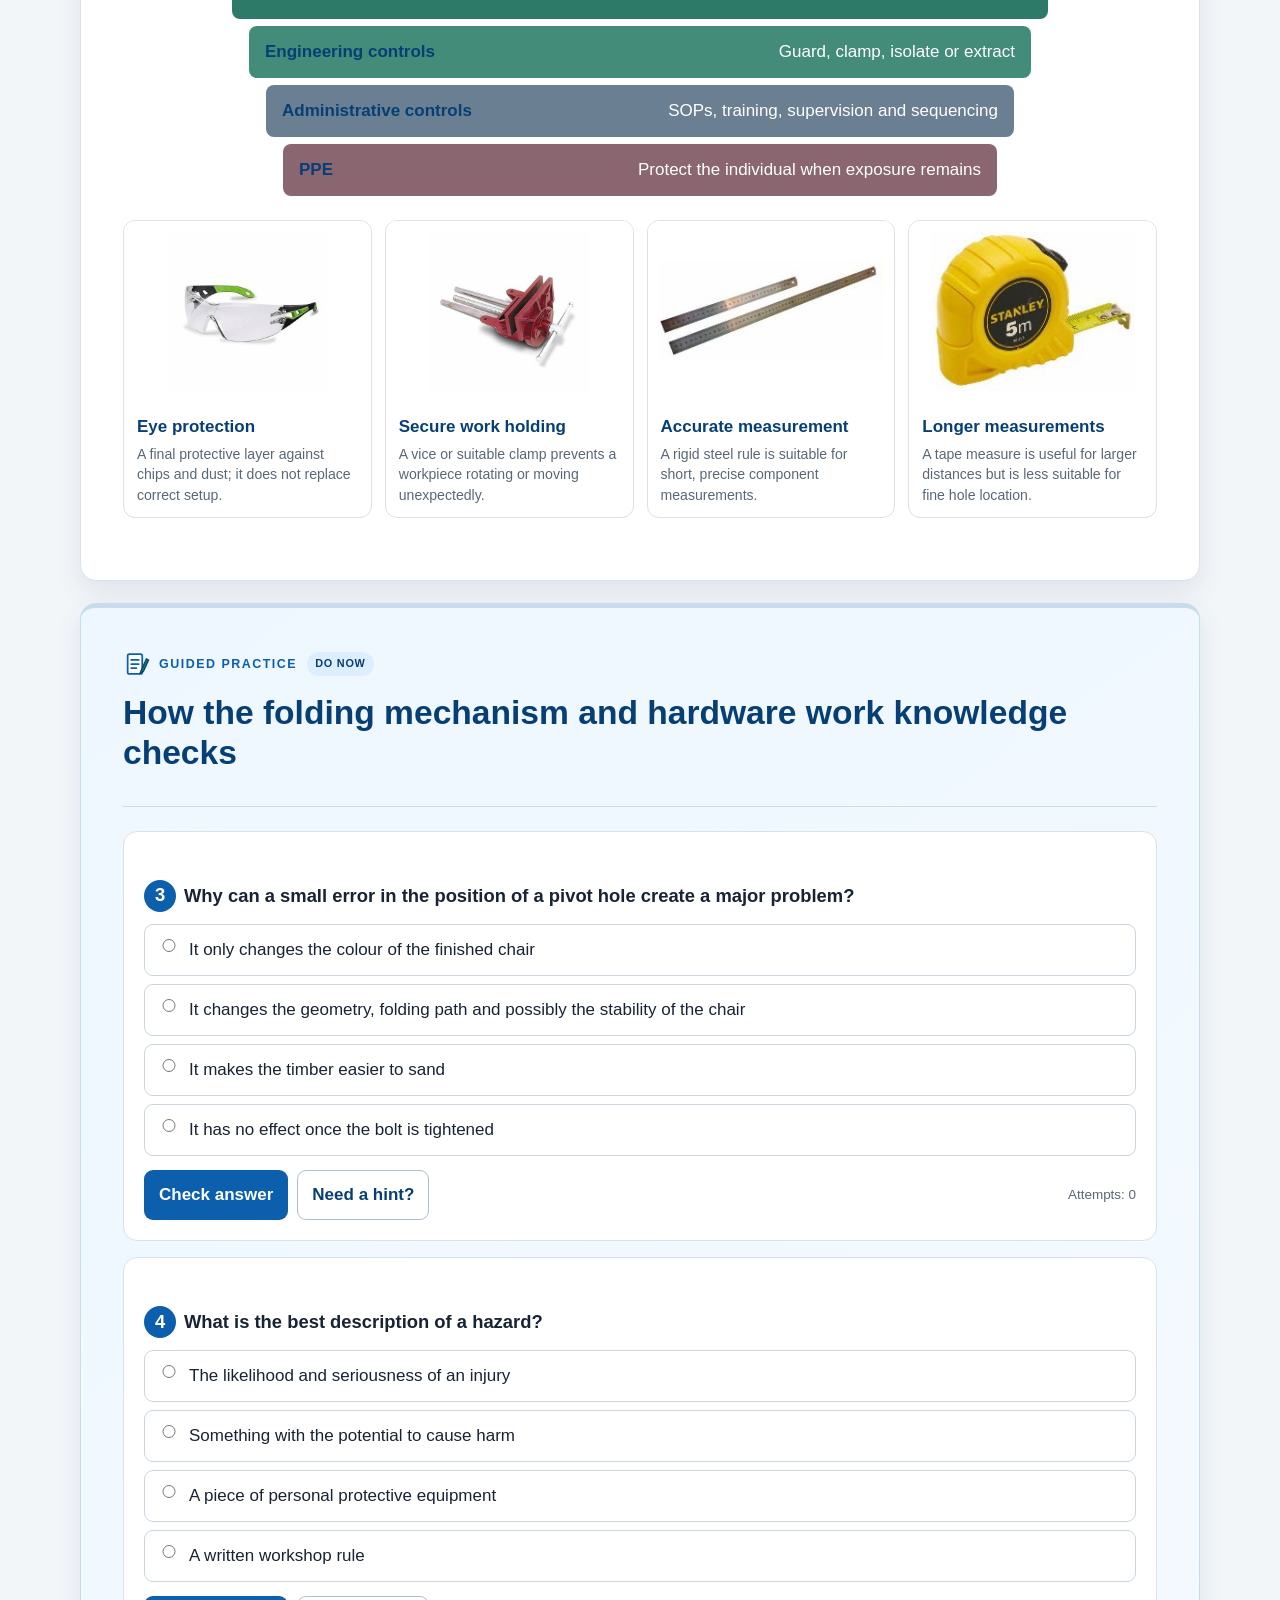
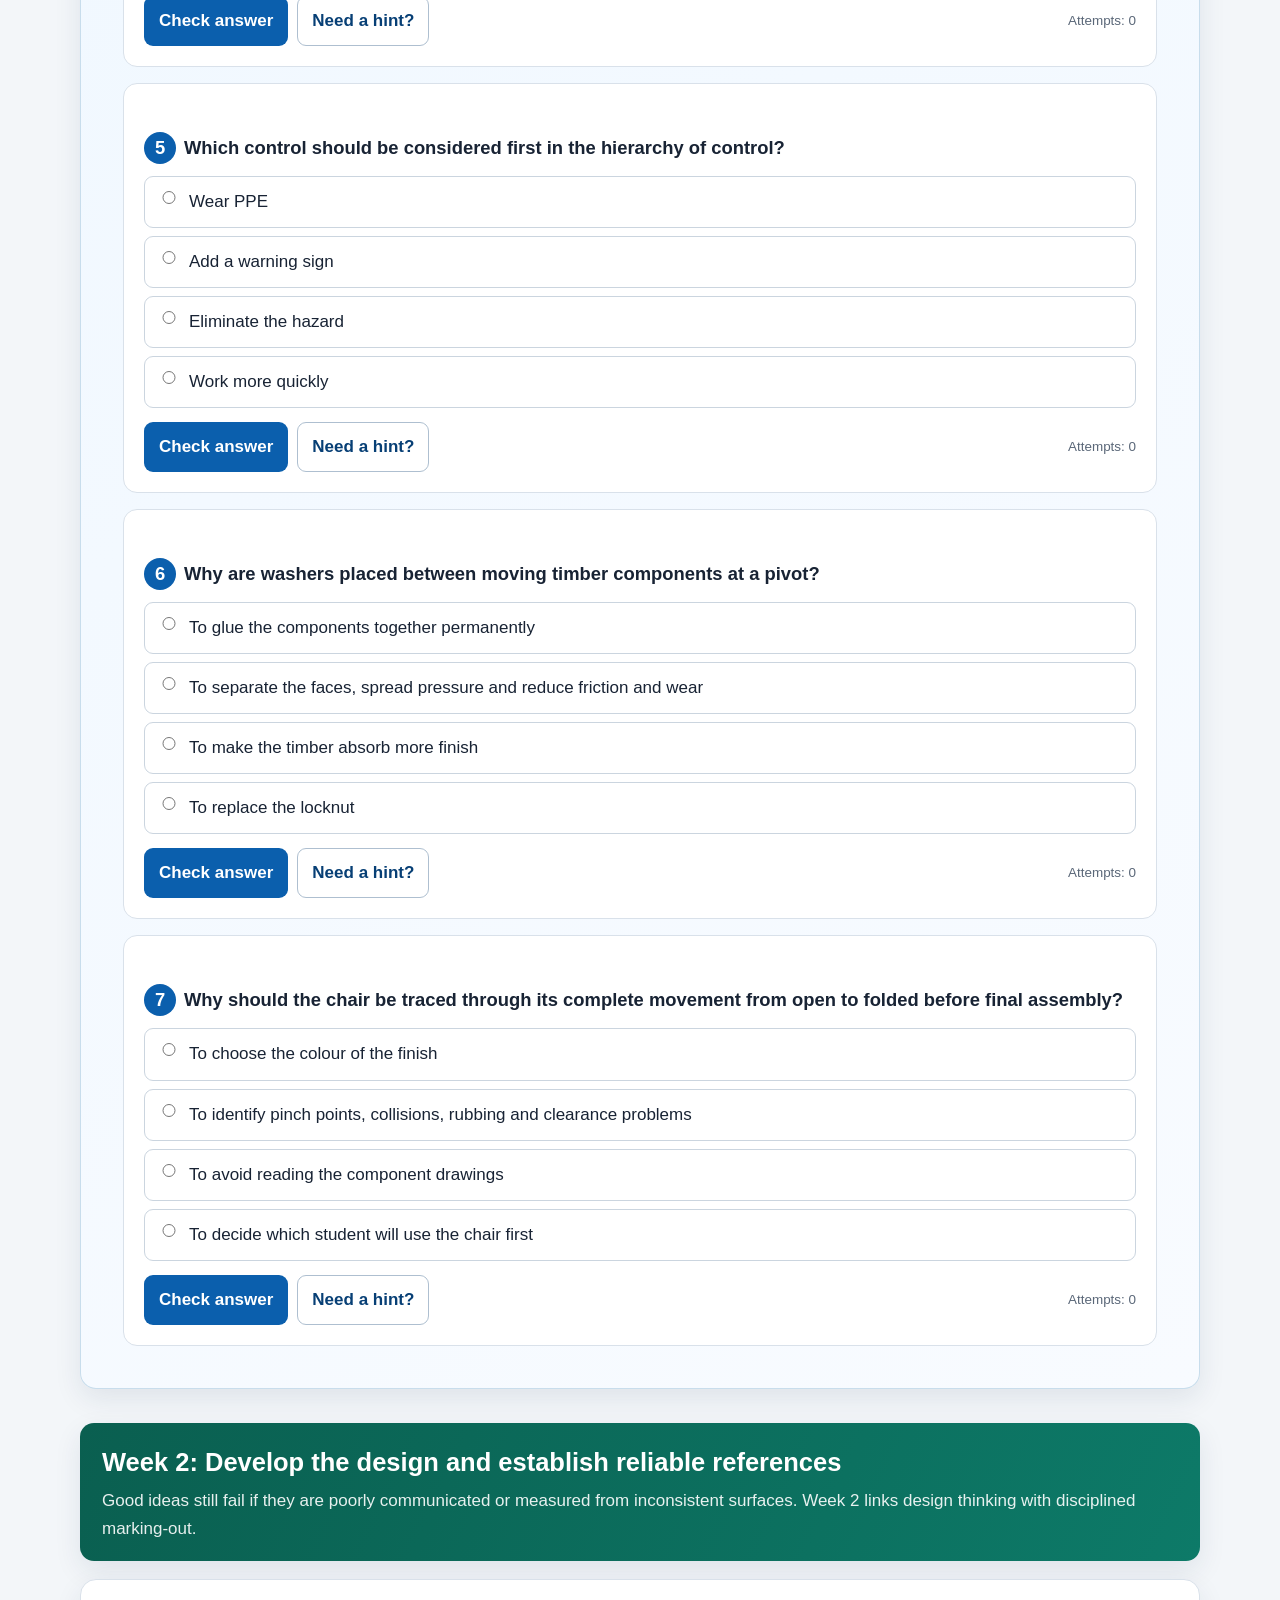
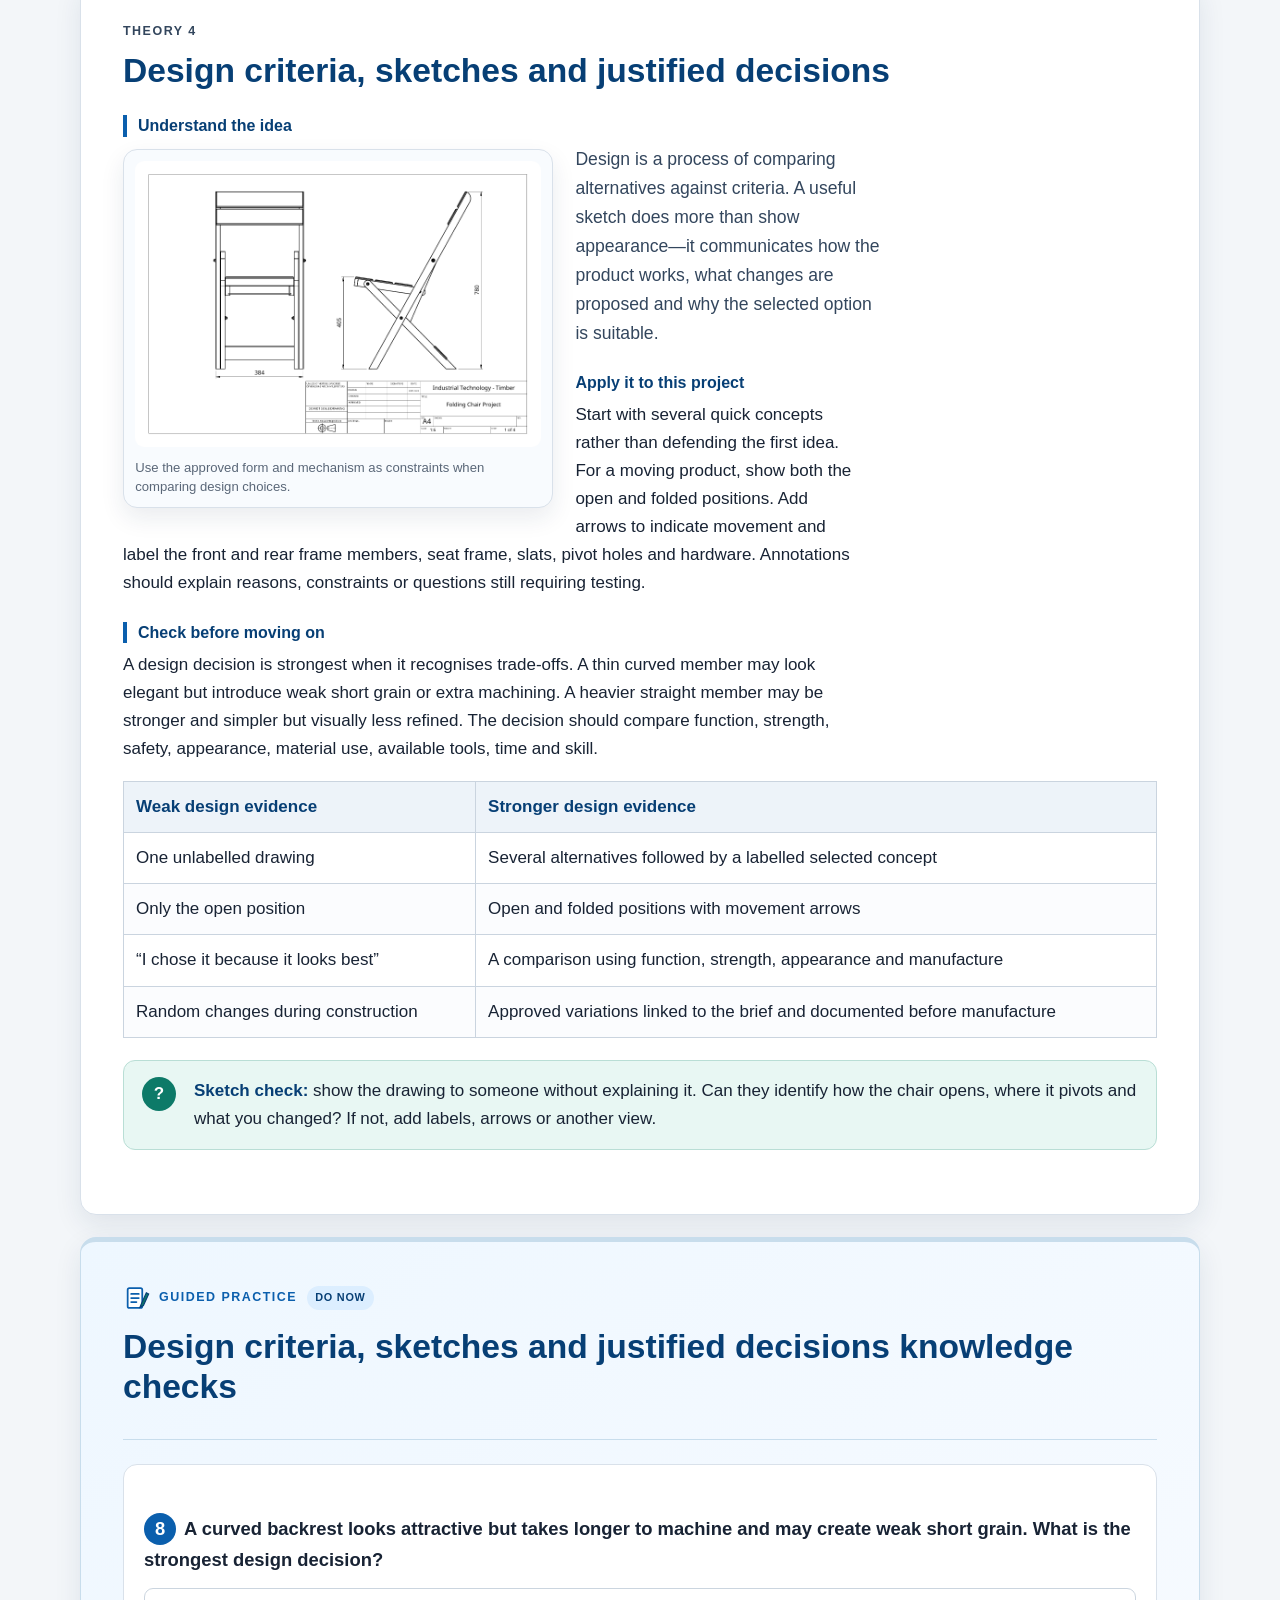
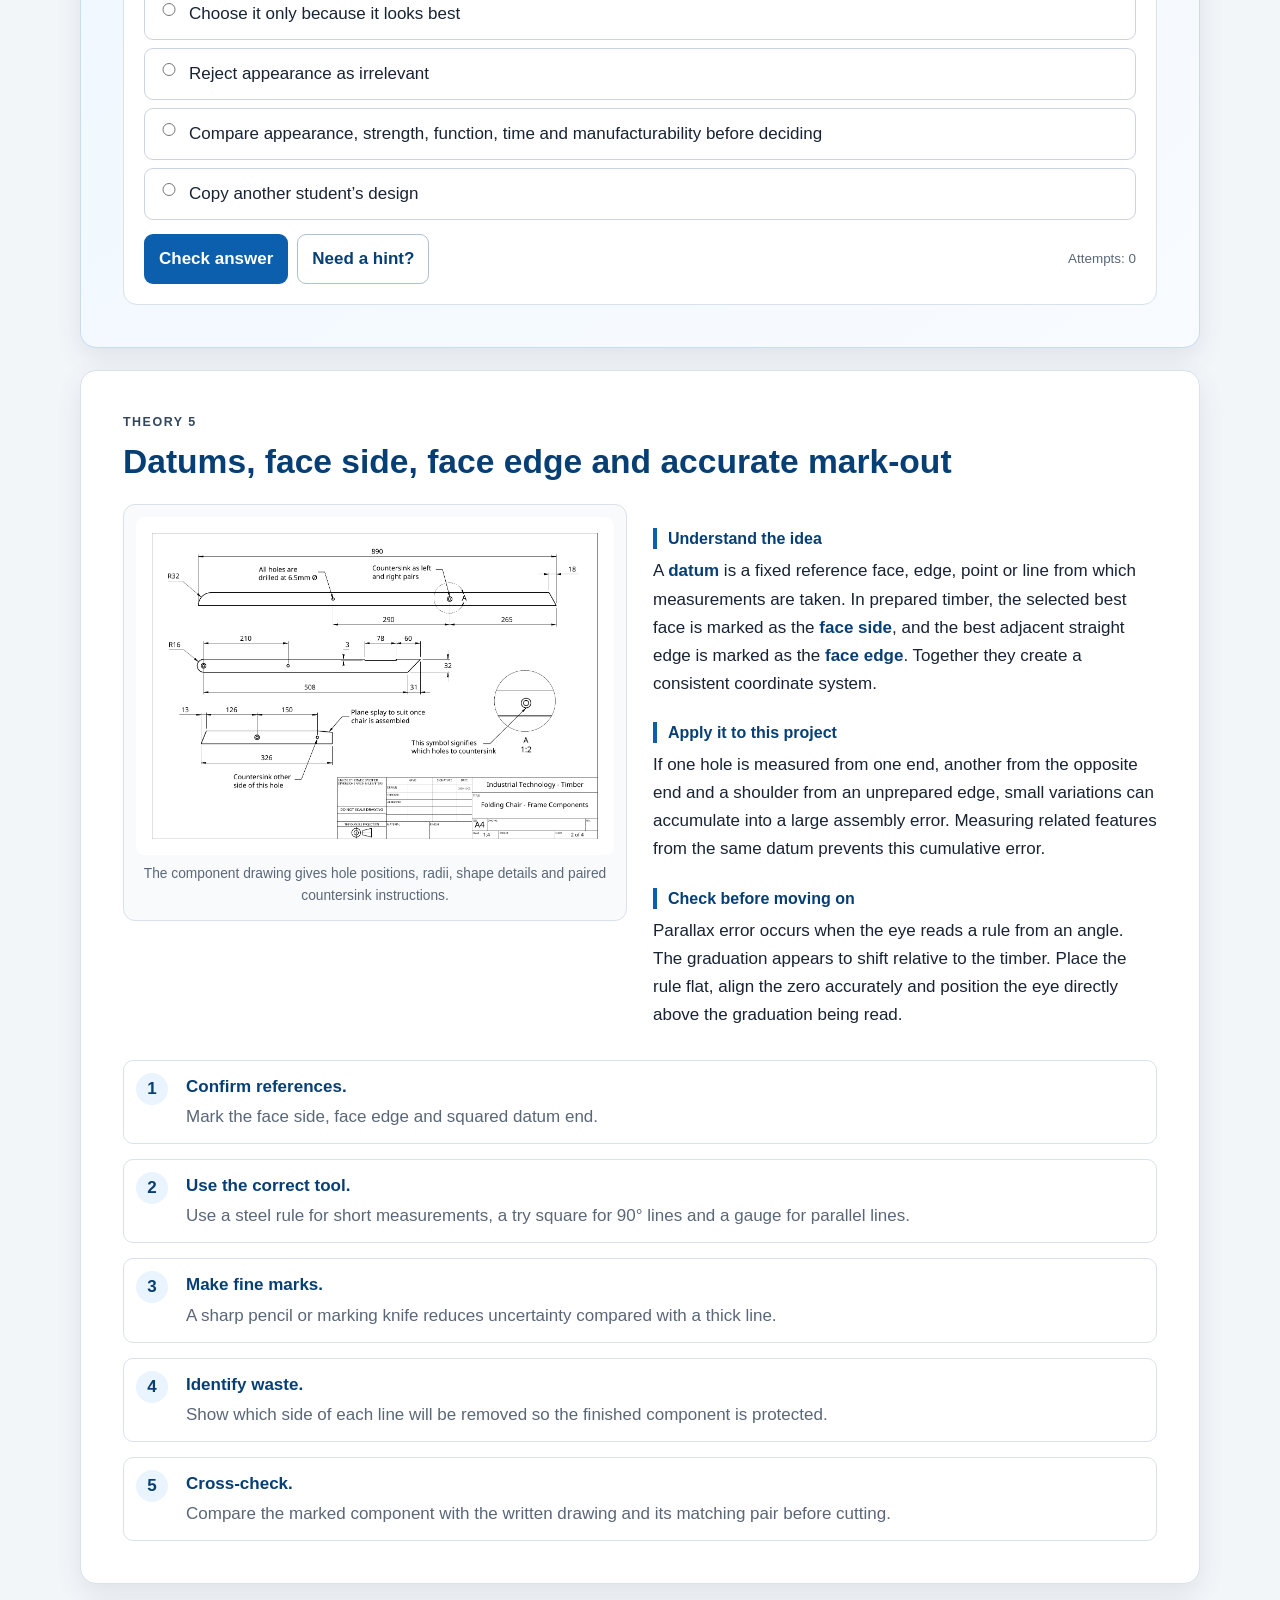
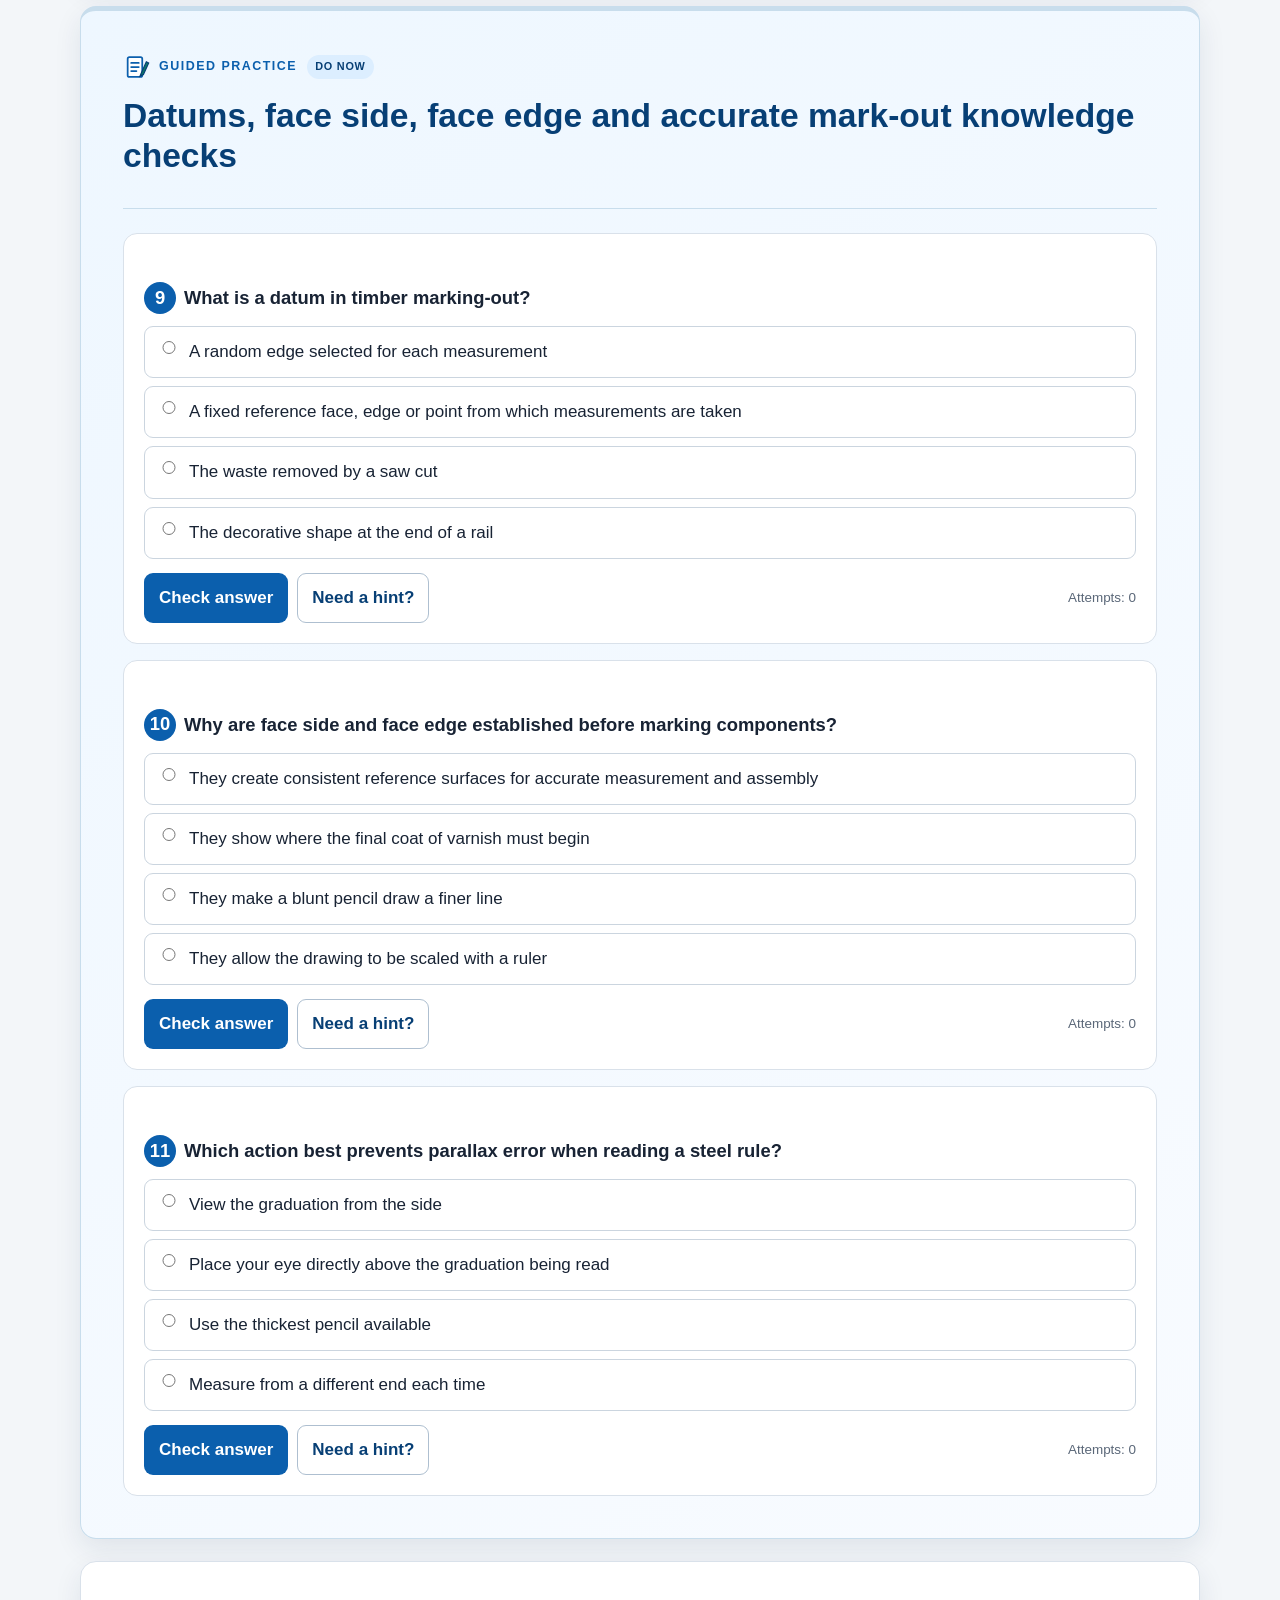
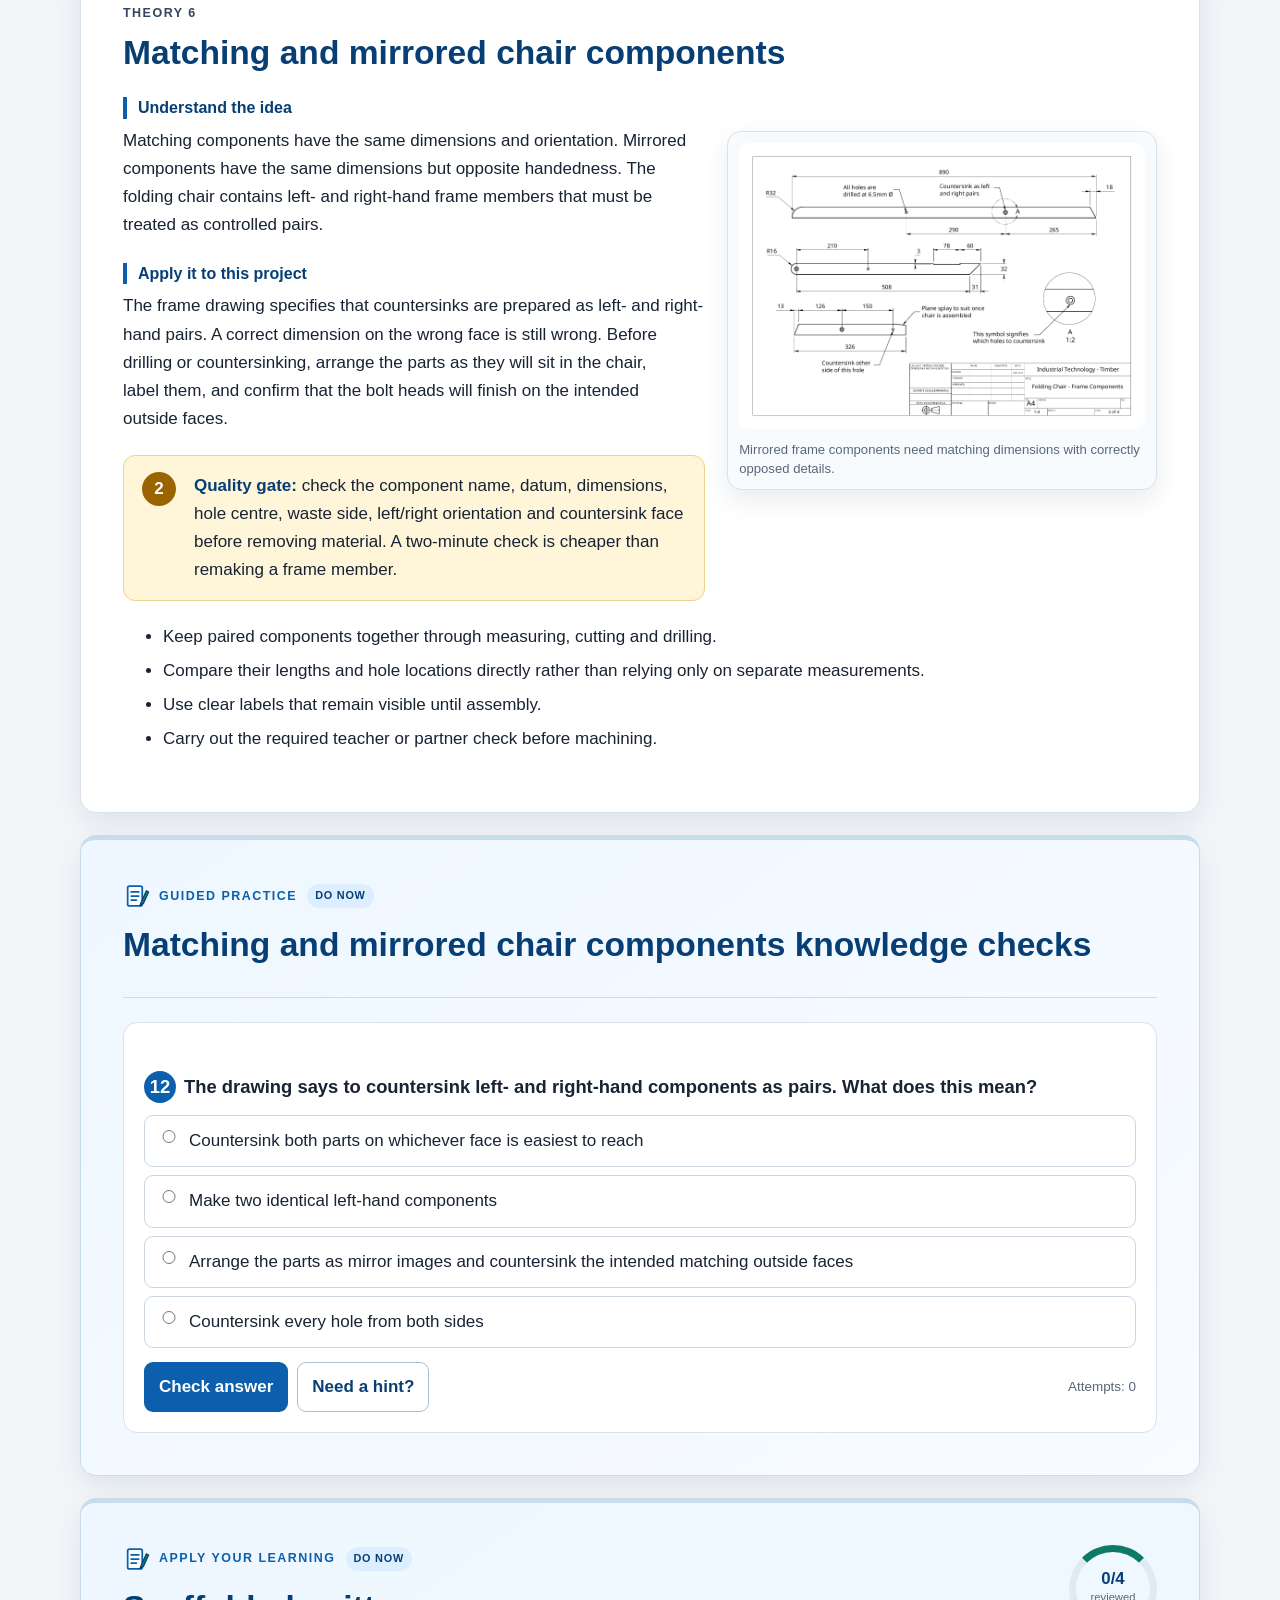
==== commit 1cf186be: "Revert module standardisation" ====
--- a/weeks1-2/index.html
+++ b/weeks1-2/index.html
@@ -7,7 +7,6 @@
 <meta content="Weeks 1–2 guided learning for the Folding Chair timber project." name="description"/>
 <title>Folding Chair – Weeks 1–2 Guided Lesson</title>
 <link href="../styles/course.css" rel="stylesheet"/>
-  <link rel="stylesheet" href="../module-standard.css?v=20260814">
 </head>
 <body>
 <a class="skip-link" href="#main-content">Skip to lesson</a>
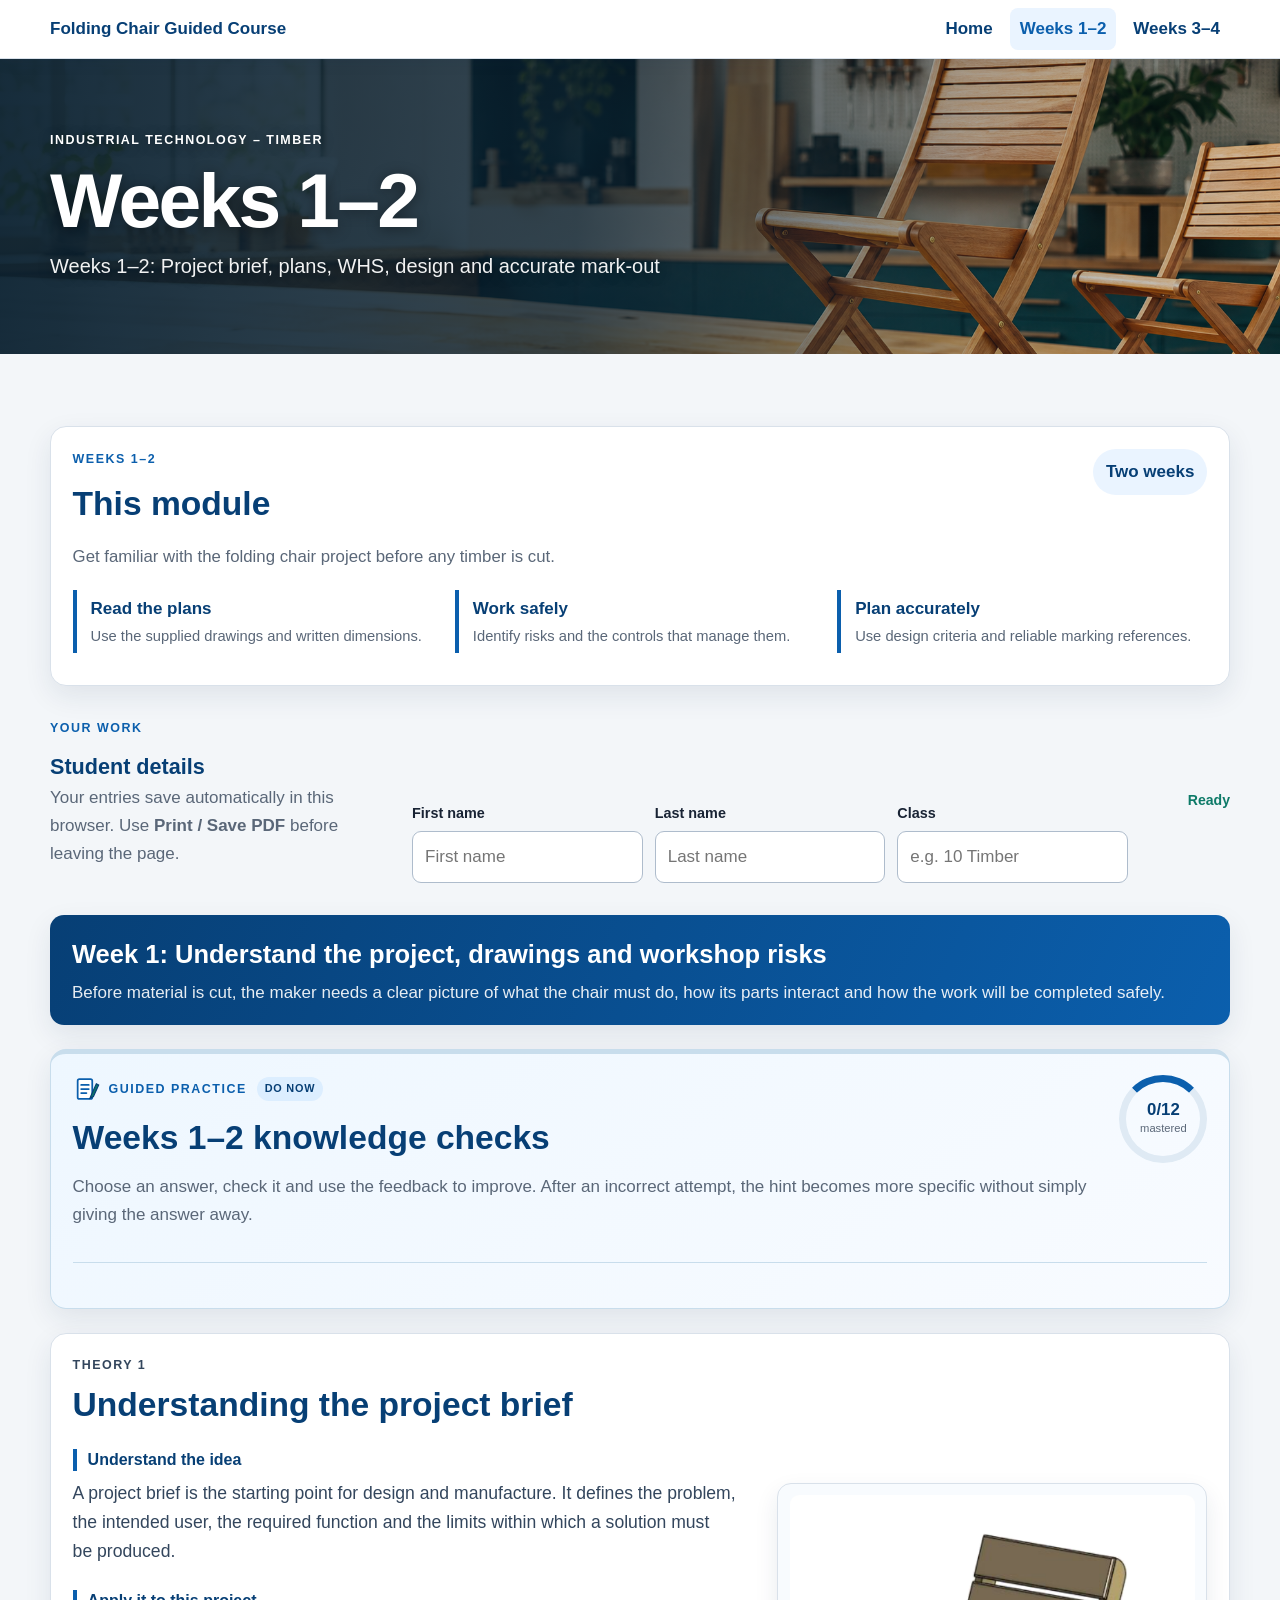
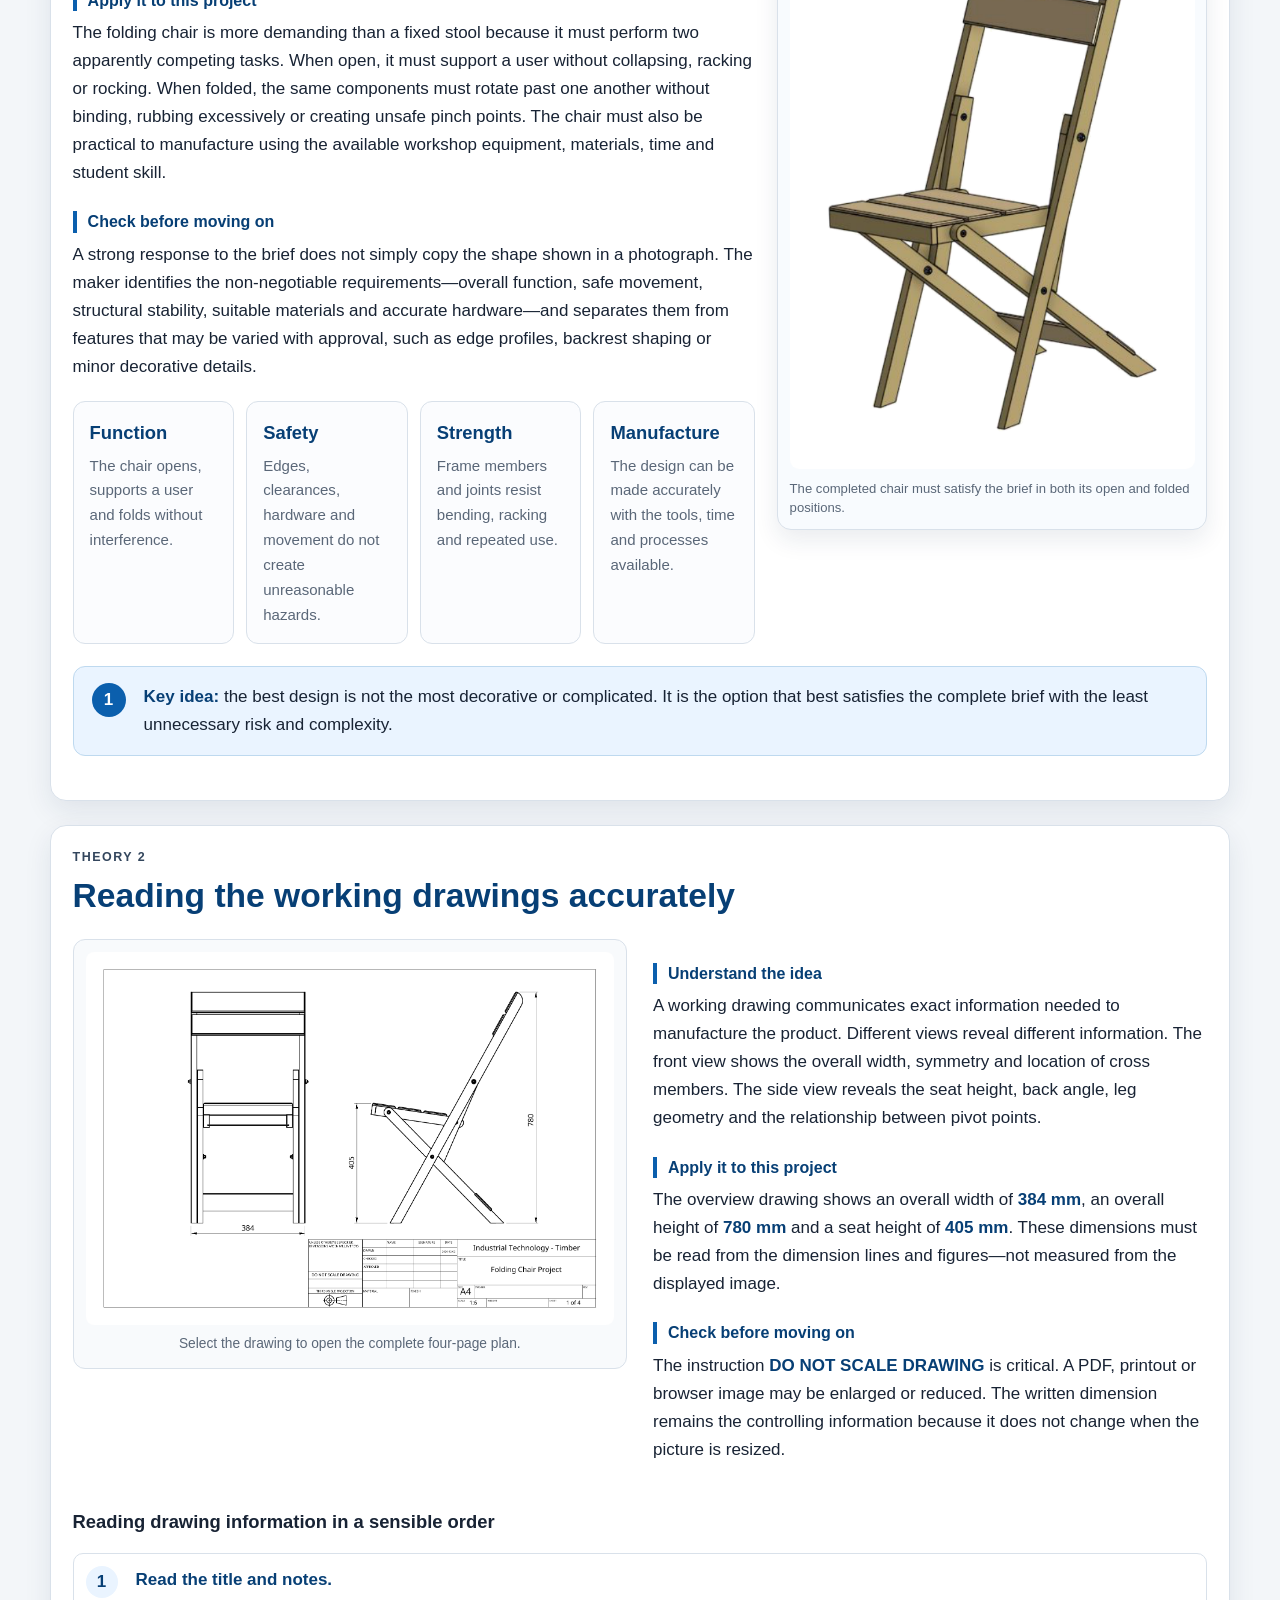
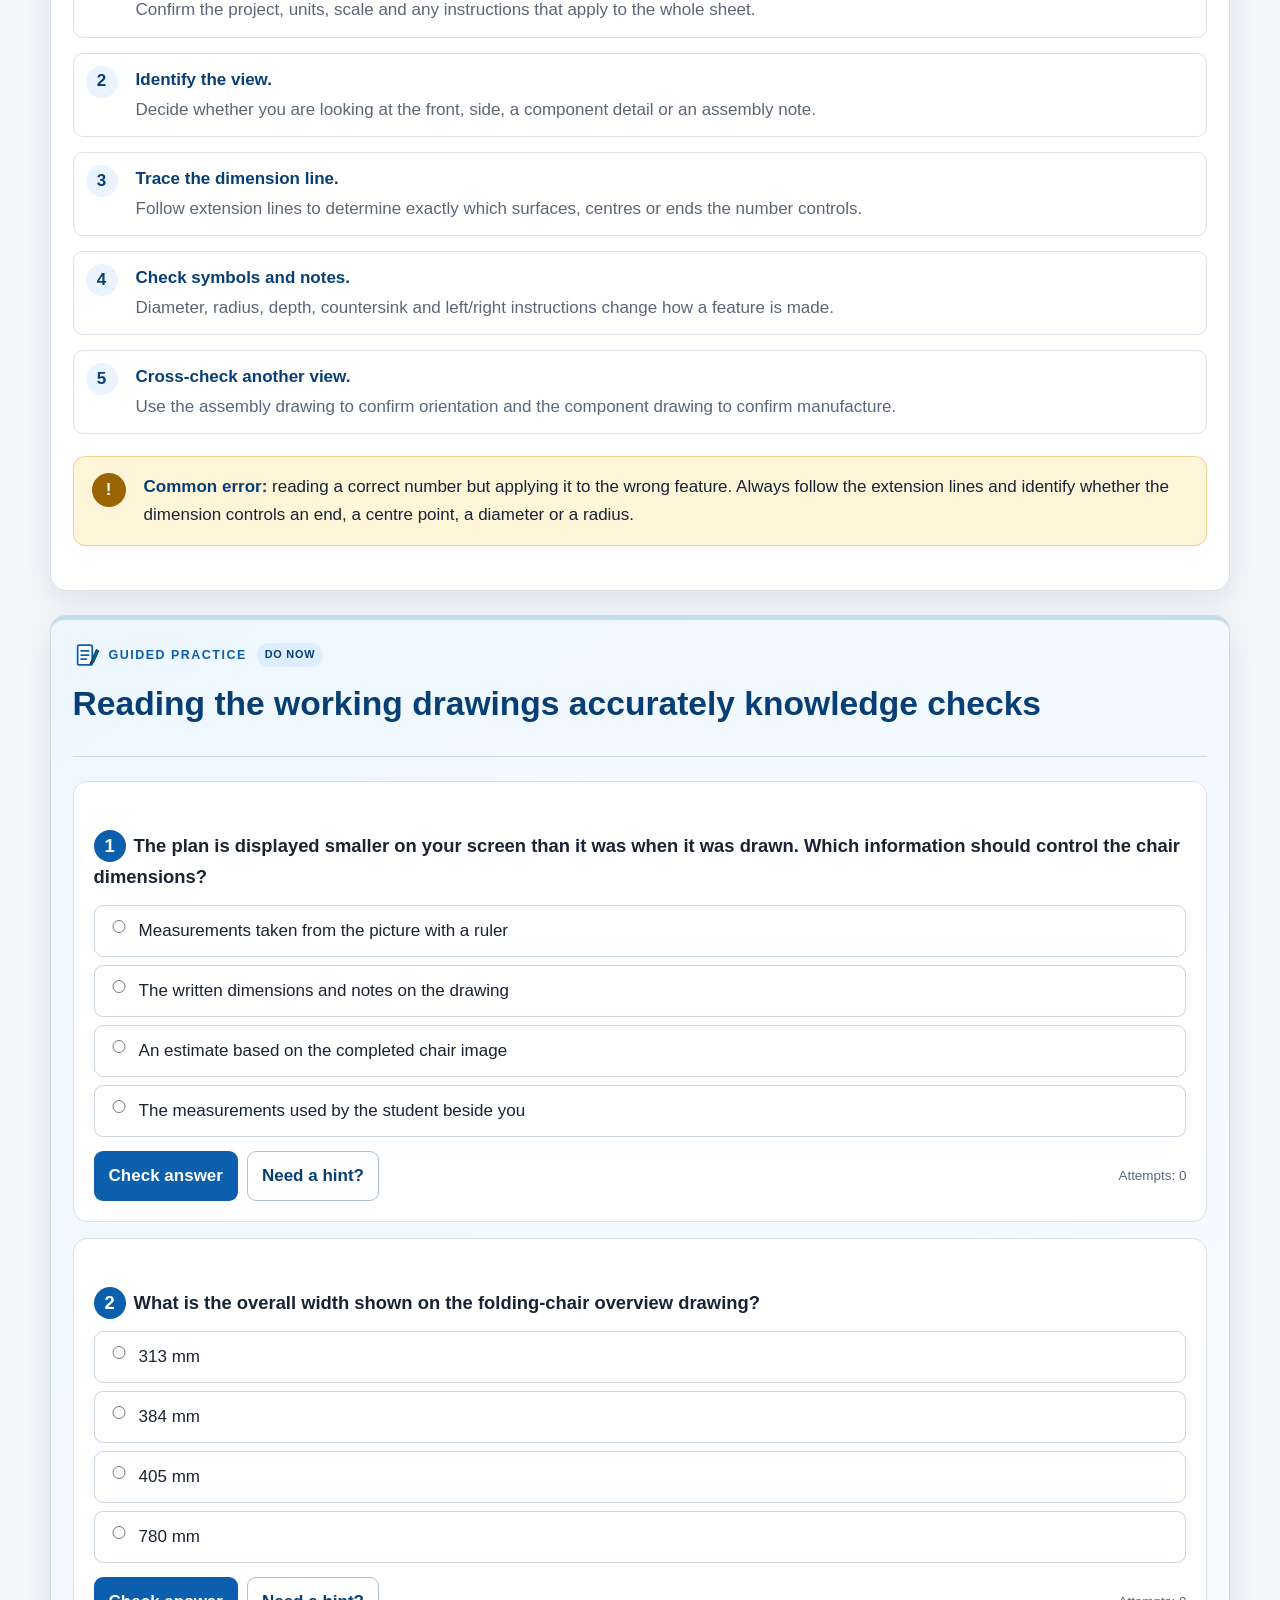
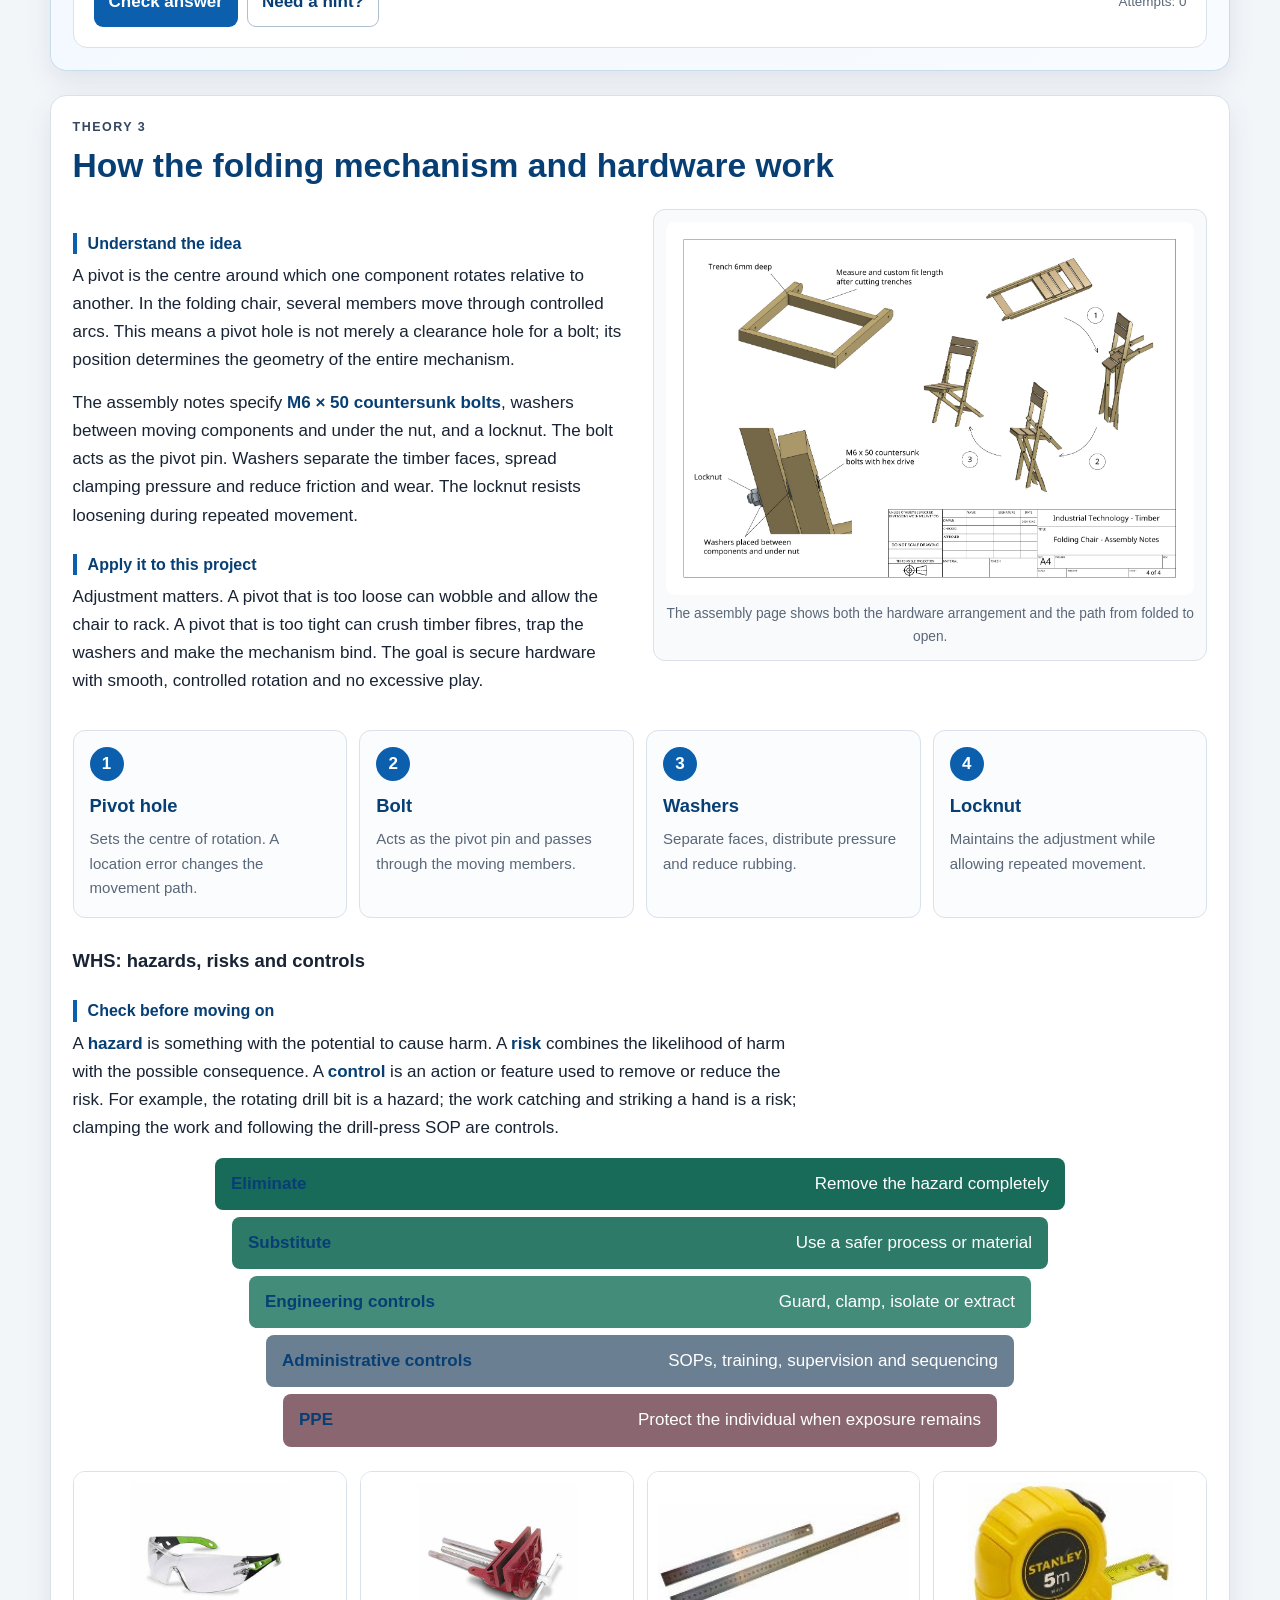
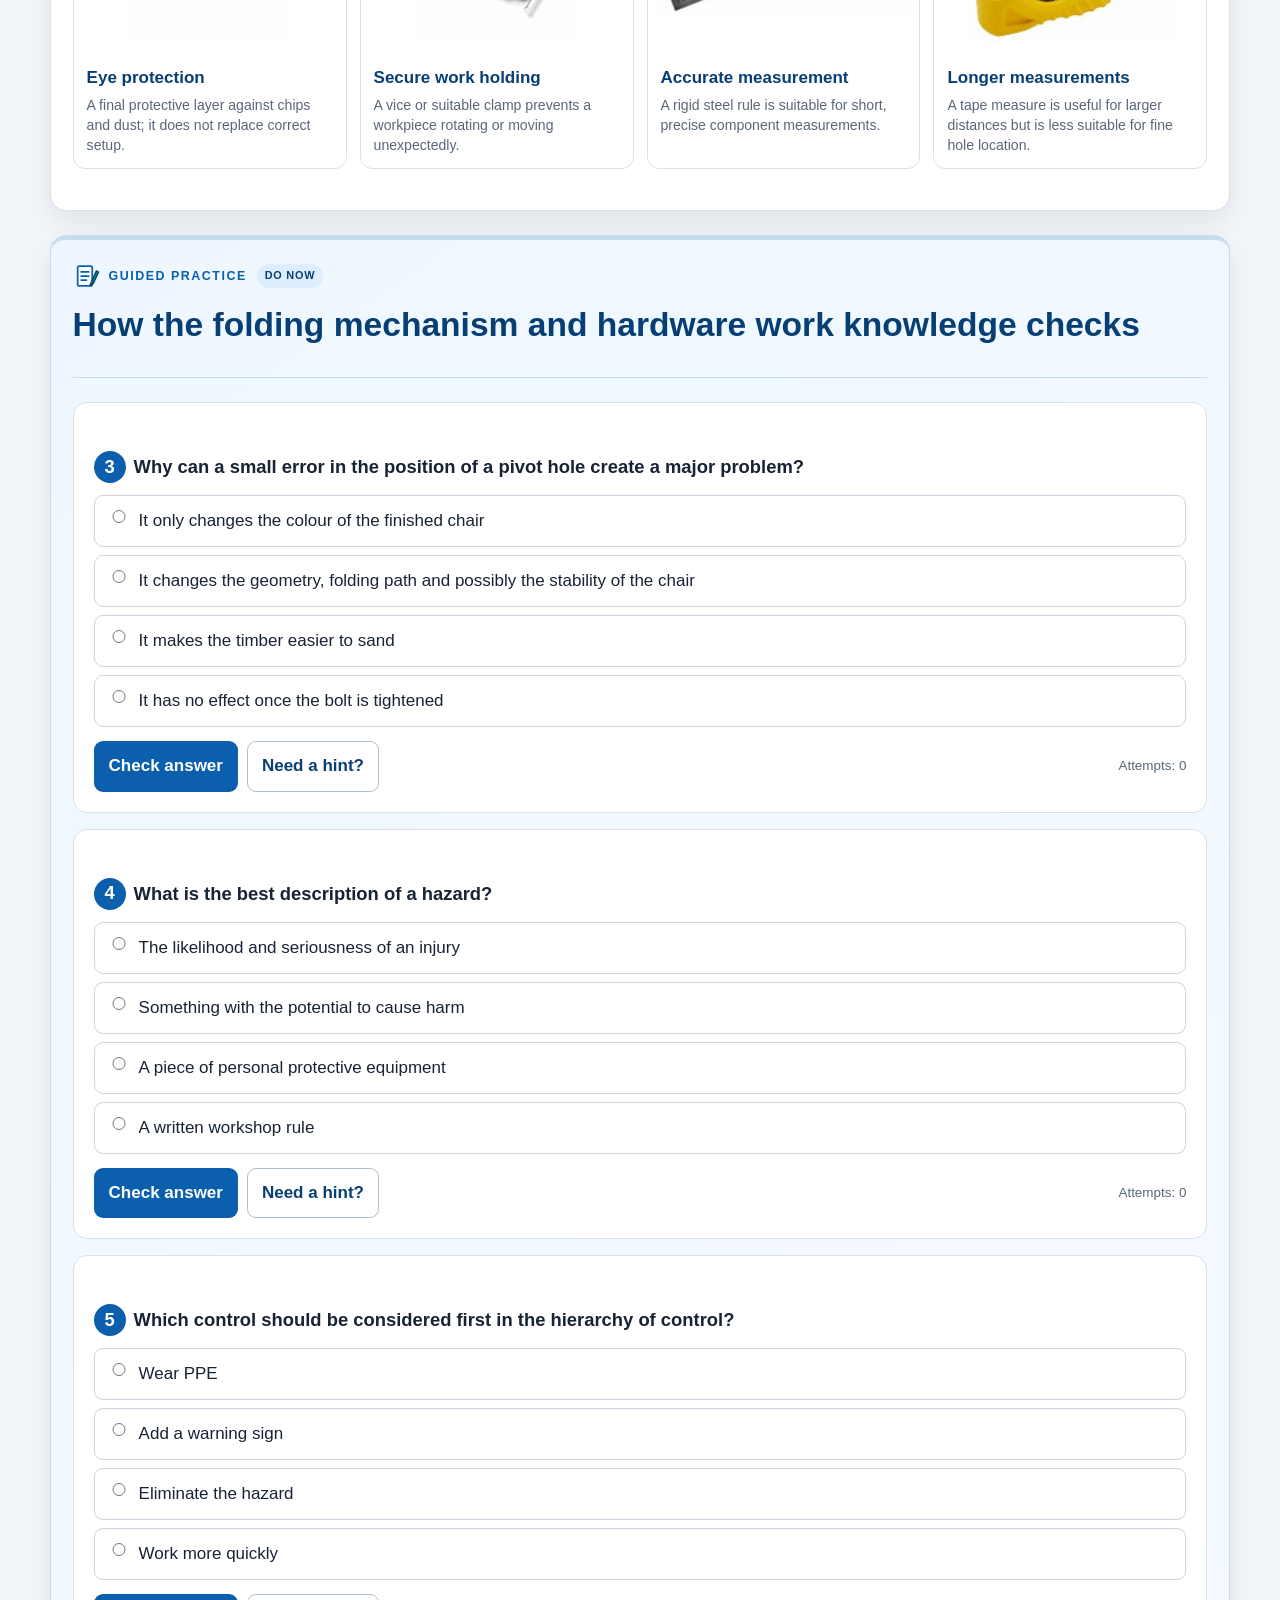
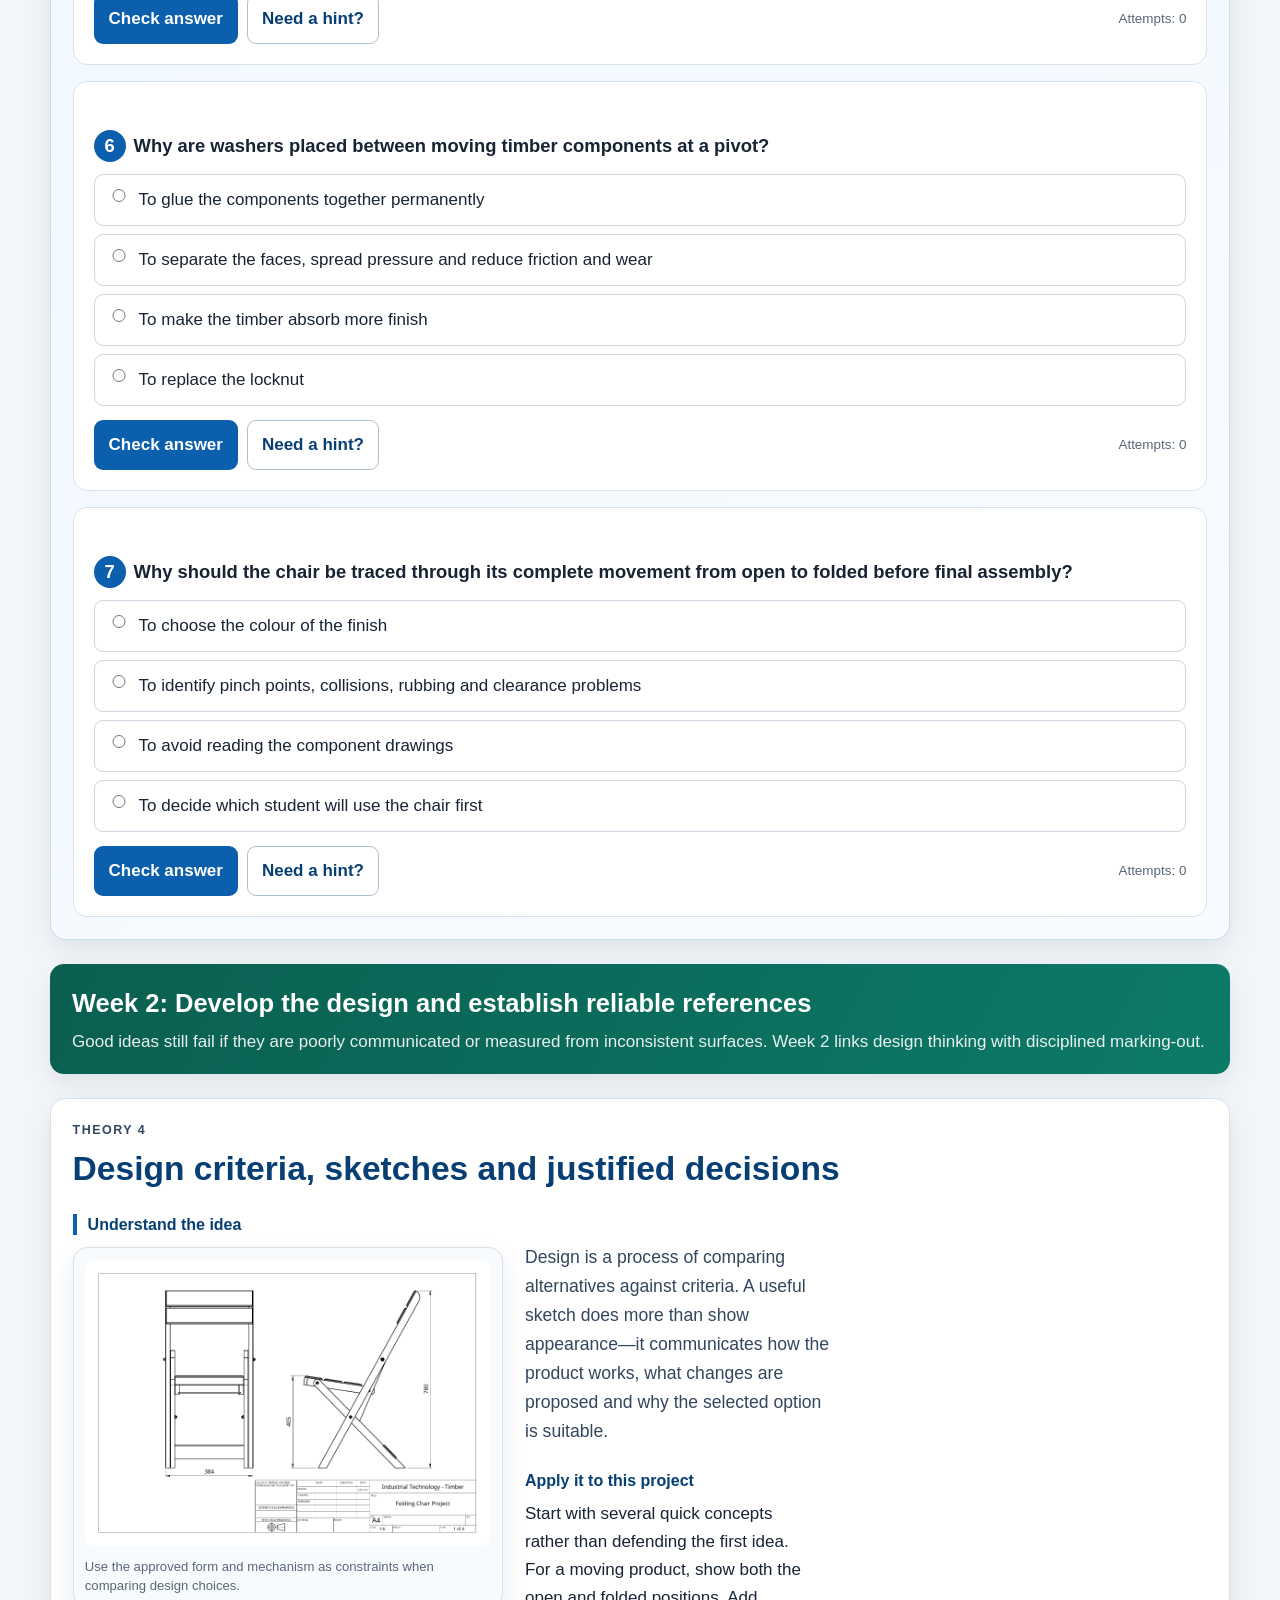
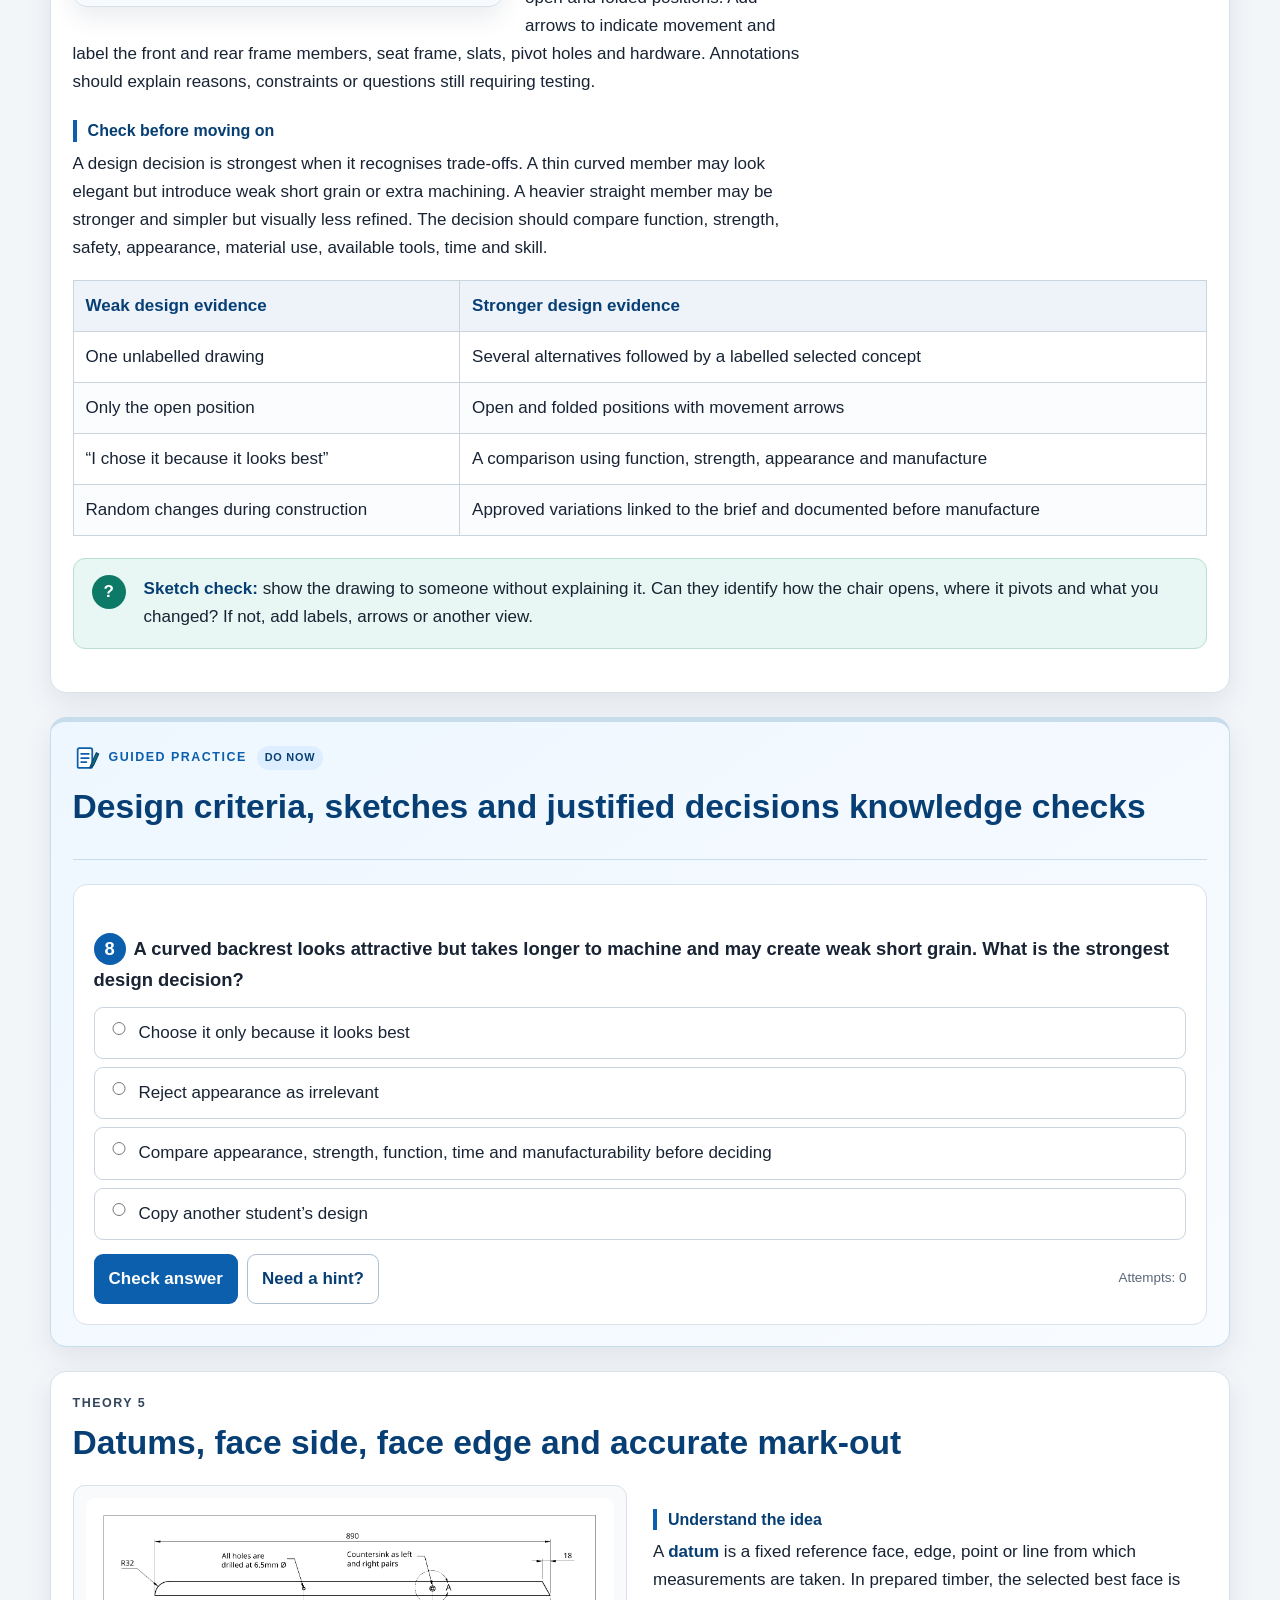
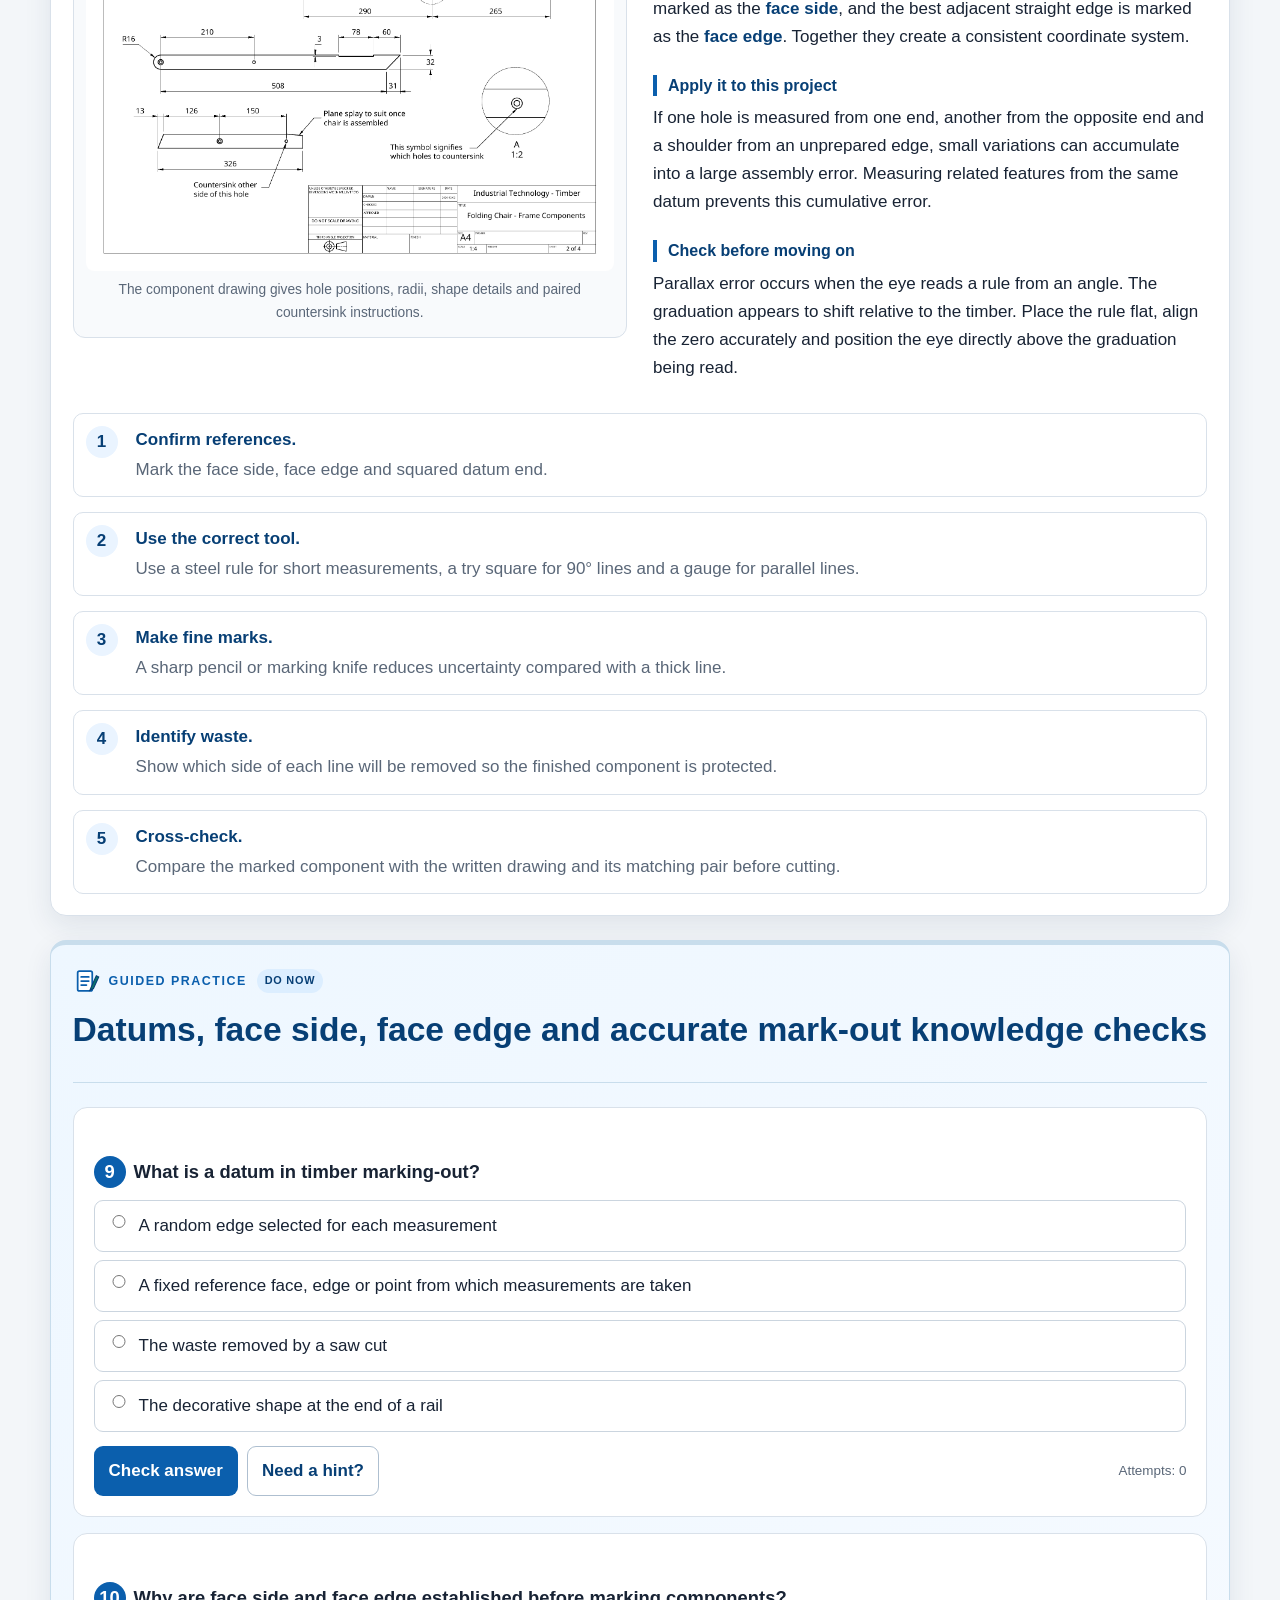
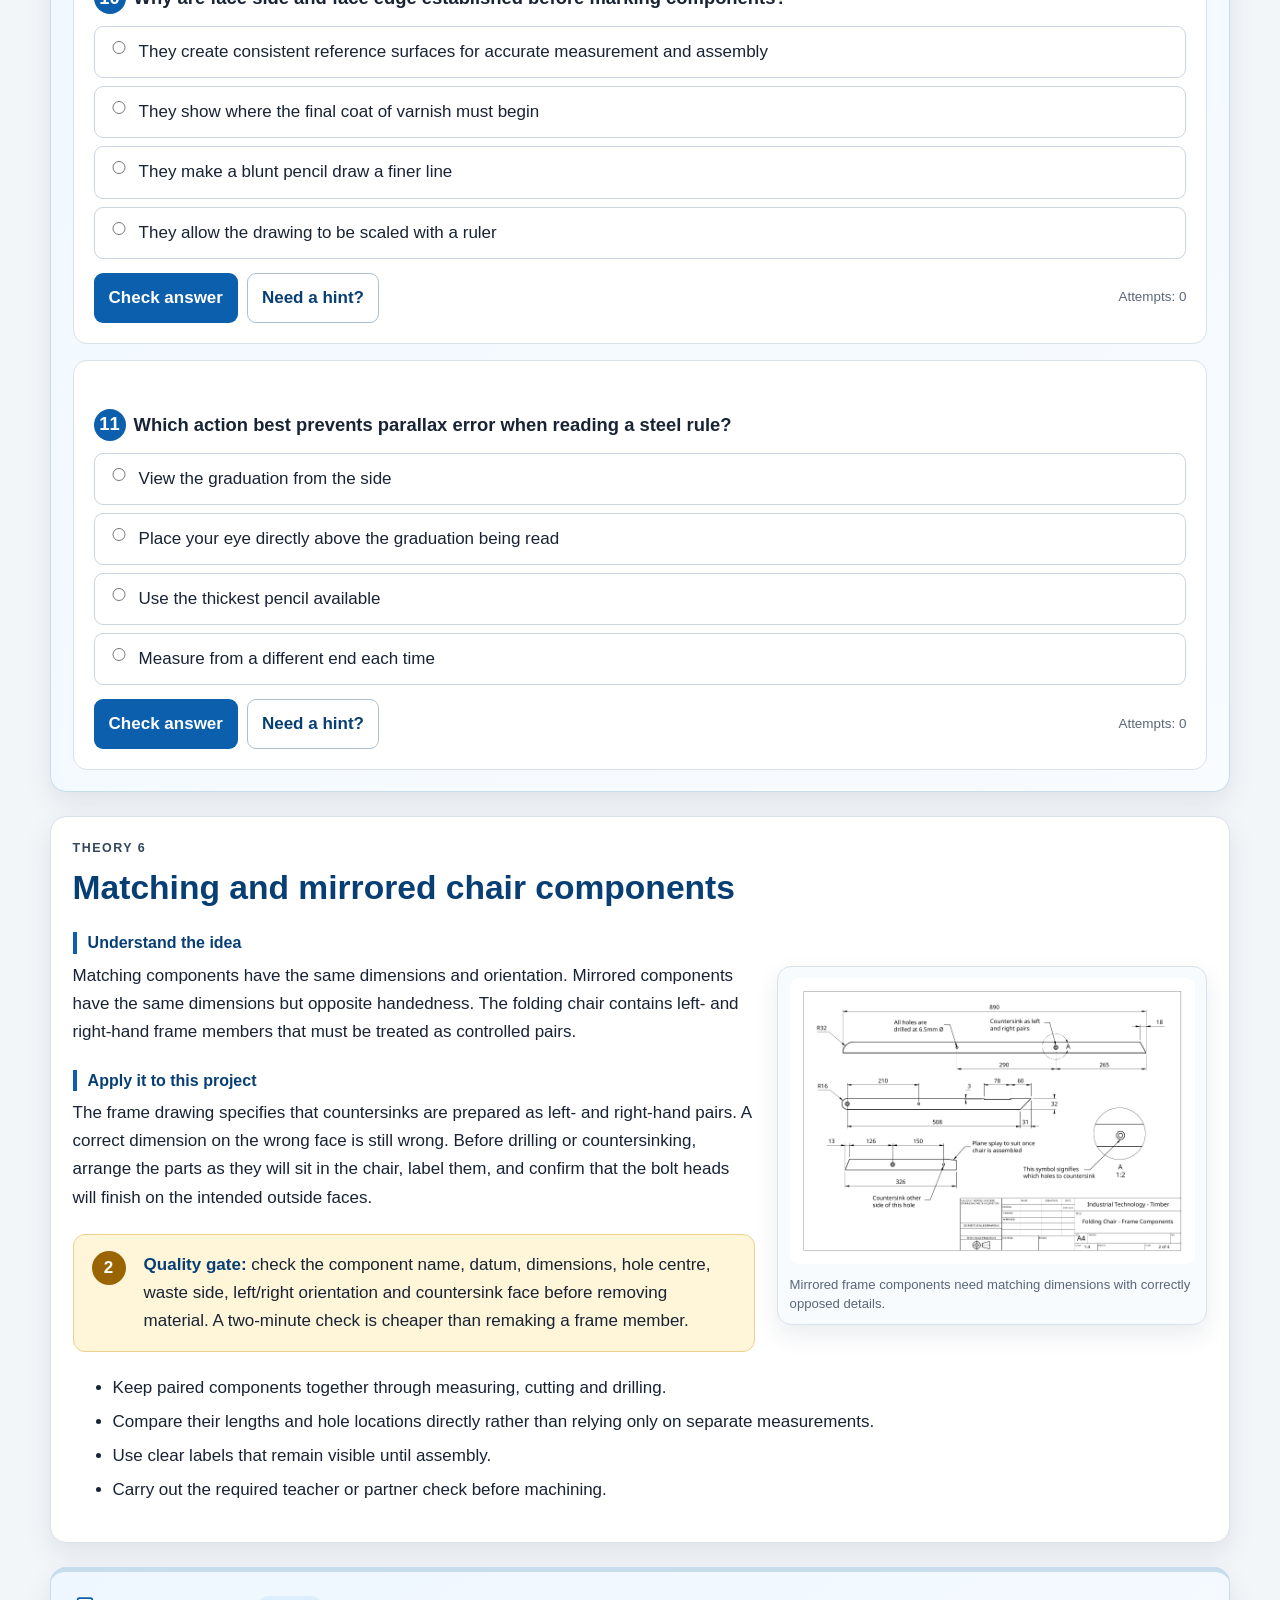
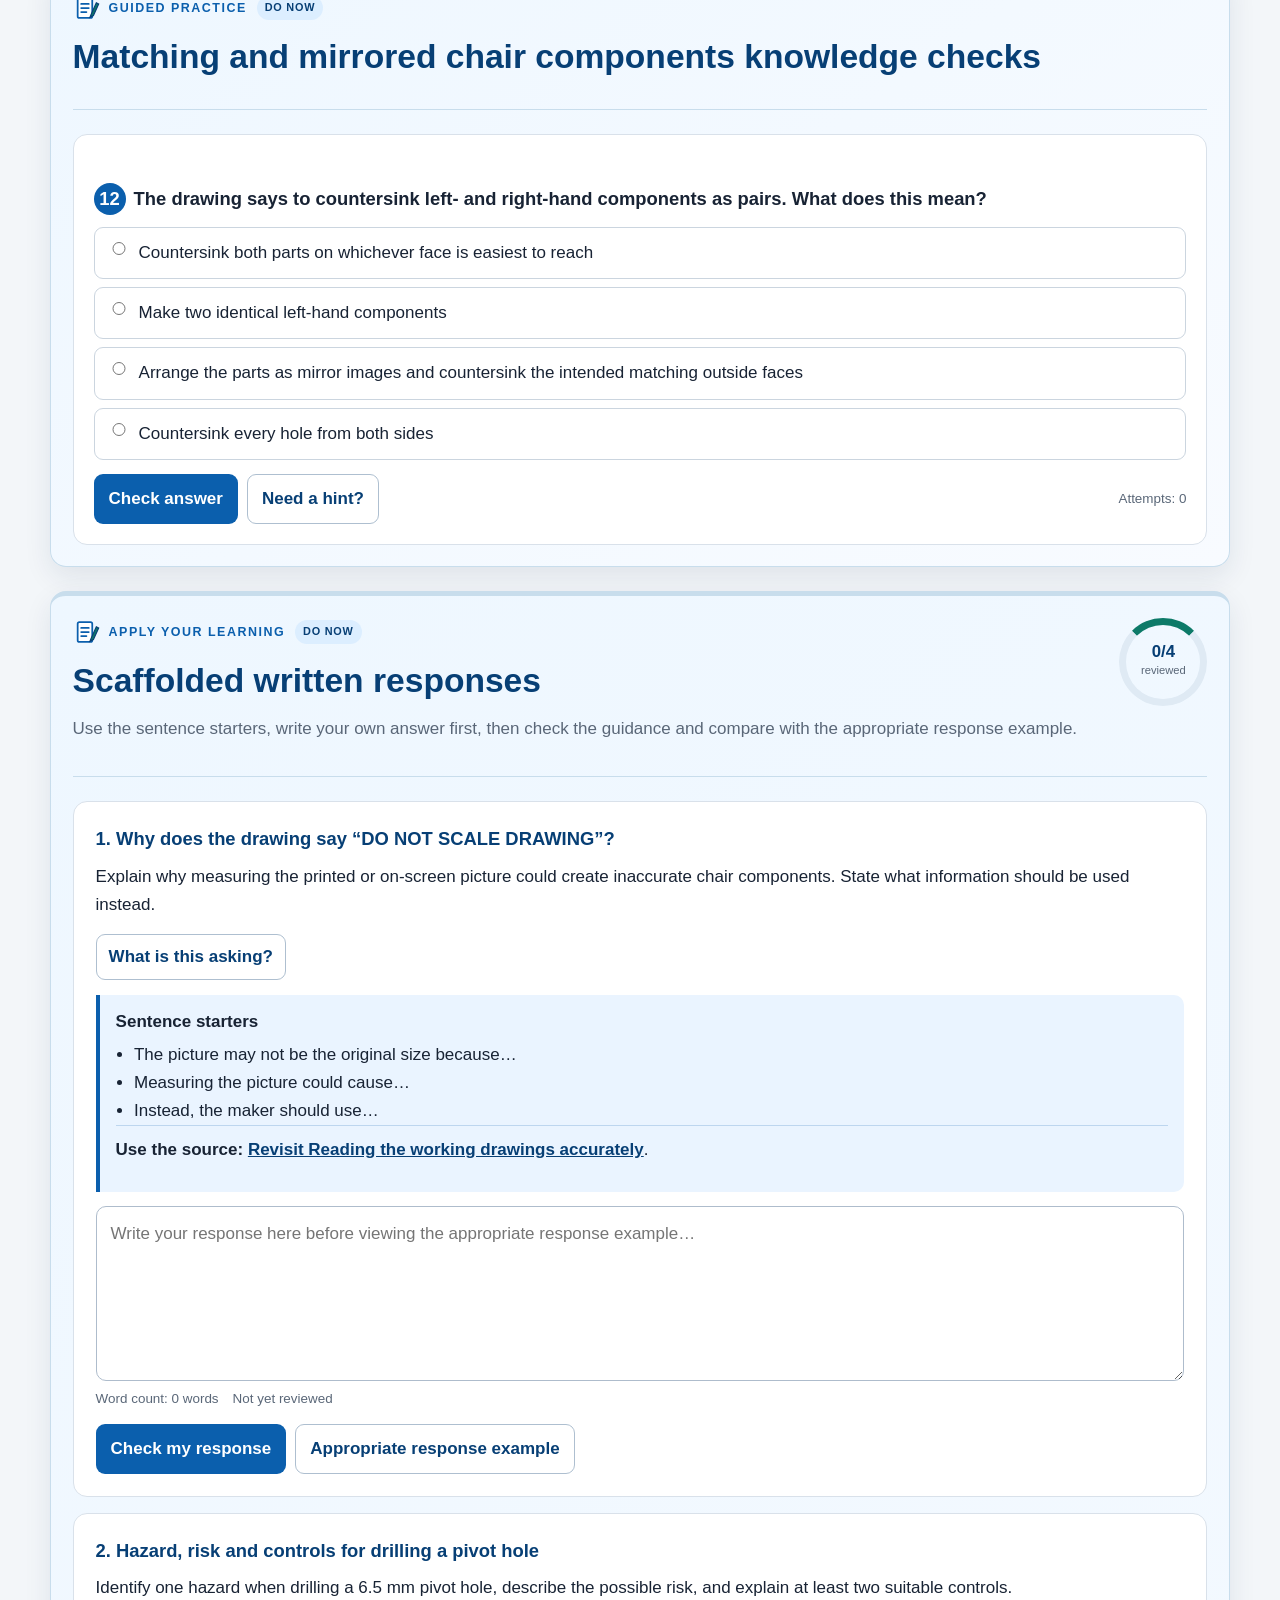
==== commit d9dbbda7: "Align Folding Chair module shell" ====
--- a/weeks1-2/index.html
+++ b/weeks1-2/index.html
@@ -7,6 +7,7 @@
 <meta content="Weeks 1–2 guided learning for the Folding Chair timber project." name="description"/>
 <title>Folding Chair – Weeks 1–2 Guided Lesson</title>
 <link href="../styles/course.css" rel="stylesheet"/>
+  <link rel="stylesheet" href="../styles/timber-module-alignment.css?v=1">
 </head>
 <body>
 <a class="skip-link" href="#main-content">Skip to lesson</a>
@@ -27,19 +28,6 @@
 </div>
 </header>
 <main id="main-content">
-<section aria-labelledby="student-details-title" class="student-strip card">
-<div>
-<p class="section-kicker">Your work</p>
-<h2 id="student-details-title">Student details</h2>
-<p class="muted">Your entries save automatically in this browser. Use <strong>Print / Save PDF</strong> before leaving the page.</p>
-</div>
-<div class="student-fields">
-<label><span>First name</span><input autocomplete="given-name" id="student-first-name" placeholder="First name" type="text"/></label>
-<label><span>Last name</span><input autocomplete="family-name" id="student-last-name" placeholder="Last name" type="text"/></label>
-<label><span>Class</span><input id="student-class" placeholder="e.g. 10 Timber" type="text"/></label>
-</div>
-<div aria-live="polite" class="save-status" id="save-status" role="status">Ready</div>
-</section>
 <section aria-labelledby="lesson-overview-title" class="lesson-overview card">
 <div class="overview-heading">
 <div><p class="section-kicker">Weeks 1–2</p><h2 id="lesson-overview-title">This module</h2></div>
@@ -51,6 +39,19 @@
 <div><strong>Work safely</strong><span>Identify risks and the controls that manage them.</span></div>
 <div><strong>Plan accurately</strong><span>Use design criteria and reliable marking references.</span></div>
 </div>
+</section>
+<section aria-labelledby="student-details-title" class="student-strip card">
+<div>
+<p class="section-kicker">Your work</p>
+<h2 id="student-details-title">Student details</h2>
+<p class="muted">Your entries save automatically in this browser. Use <strong>Print / Save PDF</strong> before leaving the page.</p>
+</div>
+<div class="student-fields">
+<label><span>First name</span><input autocomplete="given-name" id="student-first-name" placeholder="First name" type="text"/></label>
+<label><span>Last name</span><input autocomplete="family-name" id="student-last-name" placeholder="Last name" type="text"/></label>
+<label><span>Class</span><input id="student-class" placeholder="e.g. 10 Timber" type="text"/></label>
+</div>
+<div aria-live="polite" class="save-status" id="save-status" role="status">Ready</div>
 </section>
 <nav aria-label="Weeks 1–2 lesson sections" class="lesson-nav card screen-only">
 <a href="#week1">Week 1</a>
--- a/styles/timber-module-alignment.css
+++ b/styles/timber-module-alignment.css
@@ -0,0 +1,110 @@
+:root {
+  --timber-gutter: 36px;
+}
+
+.course-bar-inner,
+.lesson-hero .hero-inner,
+main#main-content,
+footer {
+  width: min(calc(100% - (var(--timber-gutter) * 2)), 1180px);
+  max-width: 1180px;
+  margin-inline: auto;
+}
+
+.lesson-hero {
+  min-height: 295px;
+  display: grid;
+  align-items: center;
+}
+
+.lesson-hero .hero-inner {
+  min-height: 295px;
+}
+
+.lesson-hero h1 {
+  font-size: 4.8rem;
+  line-height: 1.15;
+  letter-spacing: -0.035em;
+}
+
+.lesson-hero + main,
+main#main-content {
+  margin-top: 0;
+}
+
+main#main-content {
+  padding: 72px 0 90px;
+}
+
+main#main-content > * {
+  margin-block: 0;
+}
+
+main#main-content > * + * {
+  margin-top: 24px;
+}
+
+.card,
+.textbook-section,
+.activity-section,
+.completion-card {
+  padding: 21.6px;
+  border-radius: 16px;
+}
+
+.lesson-overview {
+  min-height: 260px;
+}
+
+.student-strip.card {
+  display: grid;
+  grid-template-columns: minmax(220px, 0.85fr) minmax(0, 1.8fr) auto;
+  gap: 24px;
+  align-items: end;
+  padding: 8px 0;
+  border: 0;
+  border-radius: 0;
+  background: transparent;
+  box-shadow: none;
+}
+
+.student-fields {
+  grid-template-columns: repeat(3, minmax(0, 1fr));
+}
+
+@media (max-width: 680px) {
+  :root {
+    --timber-gutter: 32px;
+  }
+
+  .lesson-hero,
+  .lesson-hero .hero-inner {
+    min-height: 295px;
+  }
+
+  .lesson-hero h1 {
+    font-size: 2.5rem;
+    line-height: 1.15;
+  }
+
+  main#main-content {
+    padding-top: 48px;
+  }
+
+  .card,
+  .textbook-section,
+  .activity-section,
+  .completion-card {
+    padding: 21px 18px;
+  }
+
+  .student-strip.card {
+    grid-template-columns: 1fr;
+    padding-inline: 0;
+  }
+
+  .student-fields {
+    grid-template-columns: 1fr;
+  }
+}
+
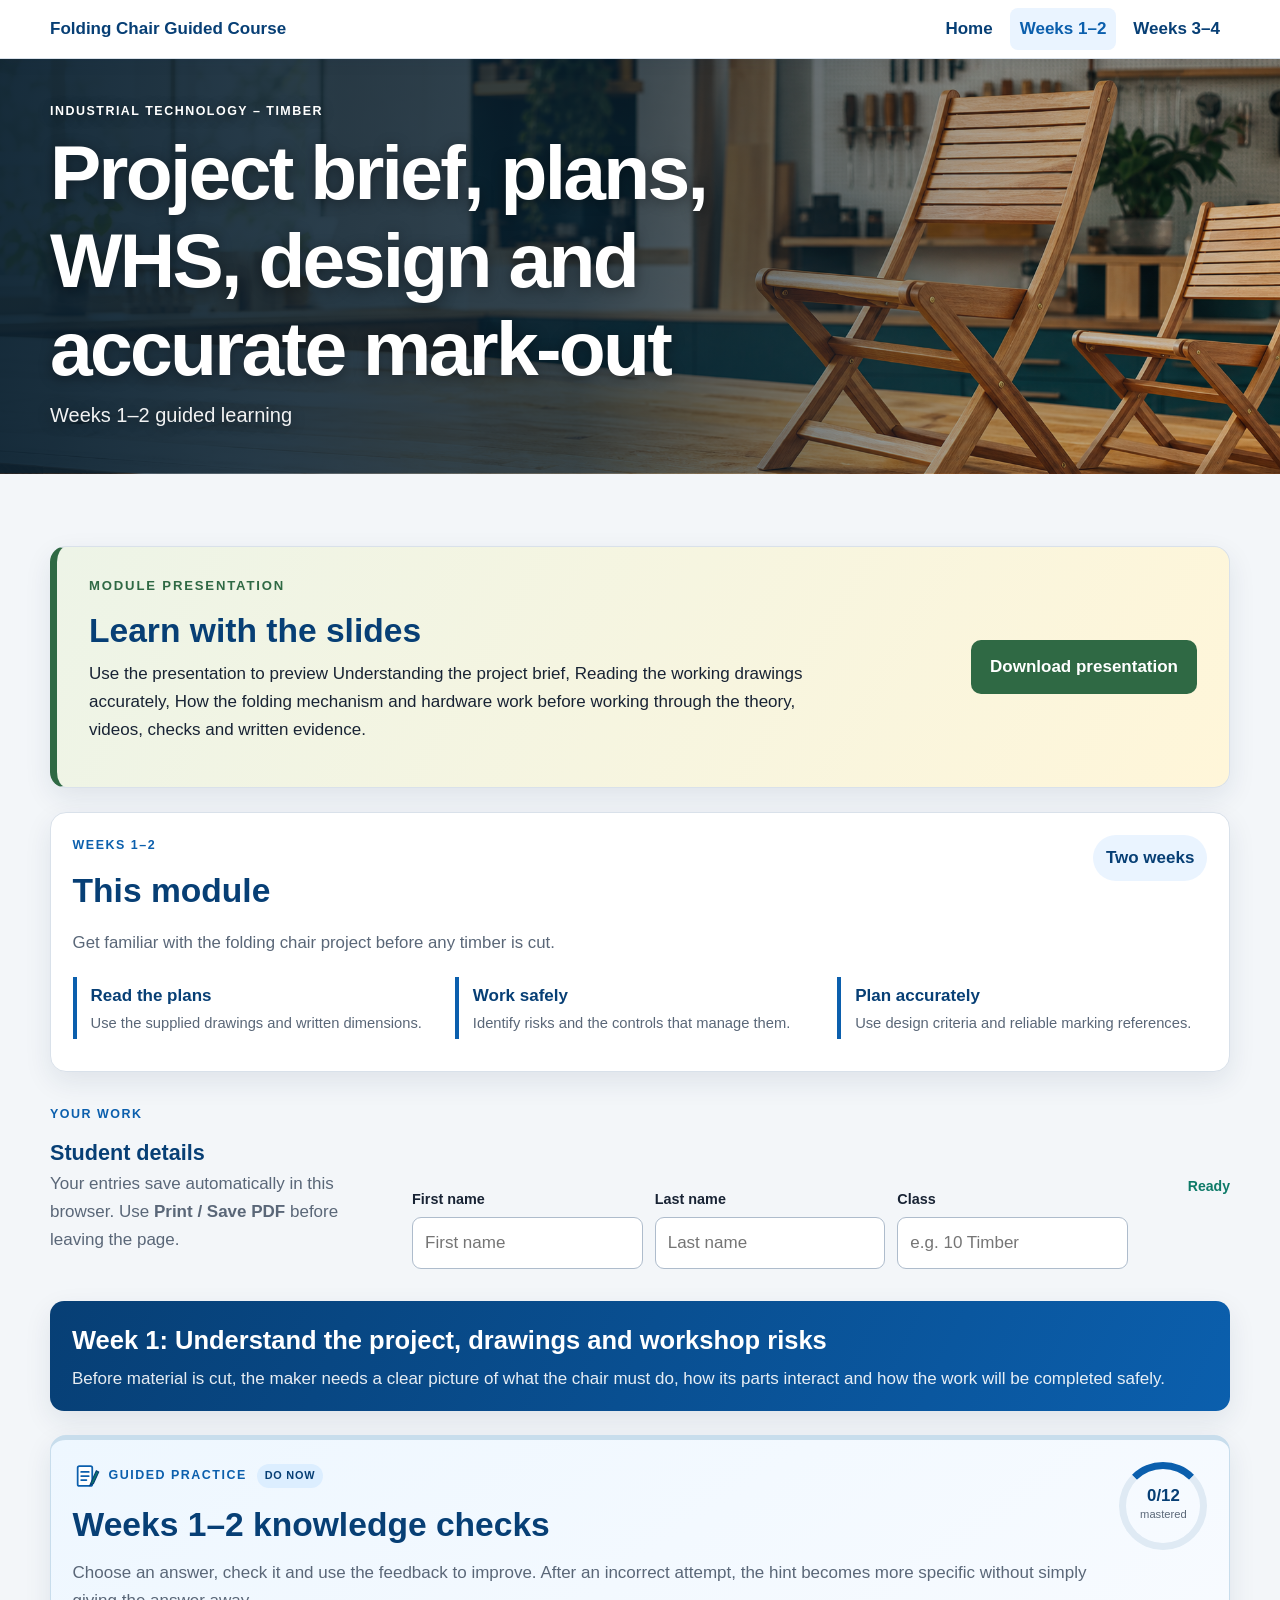
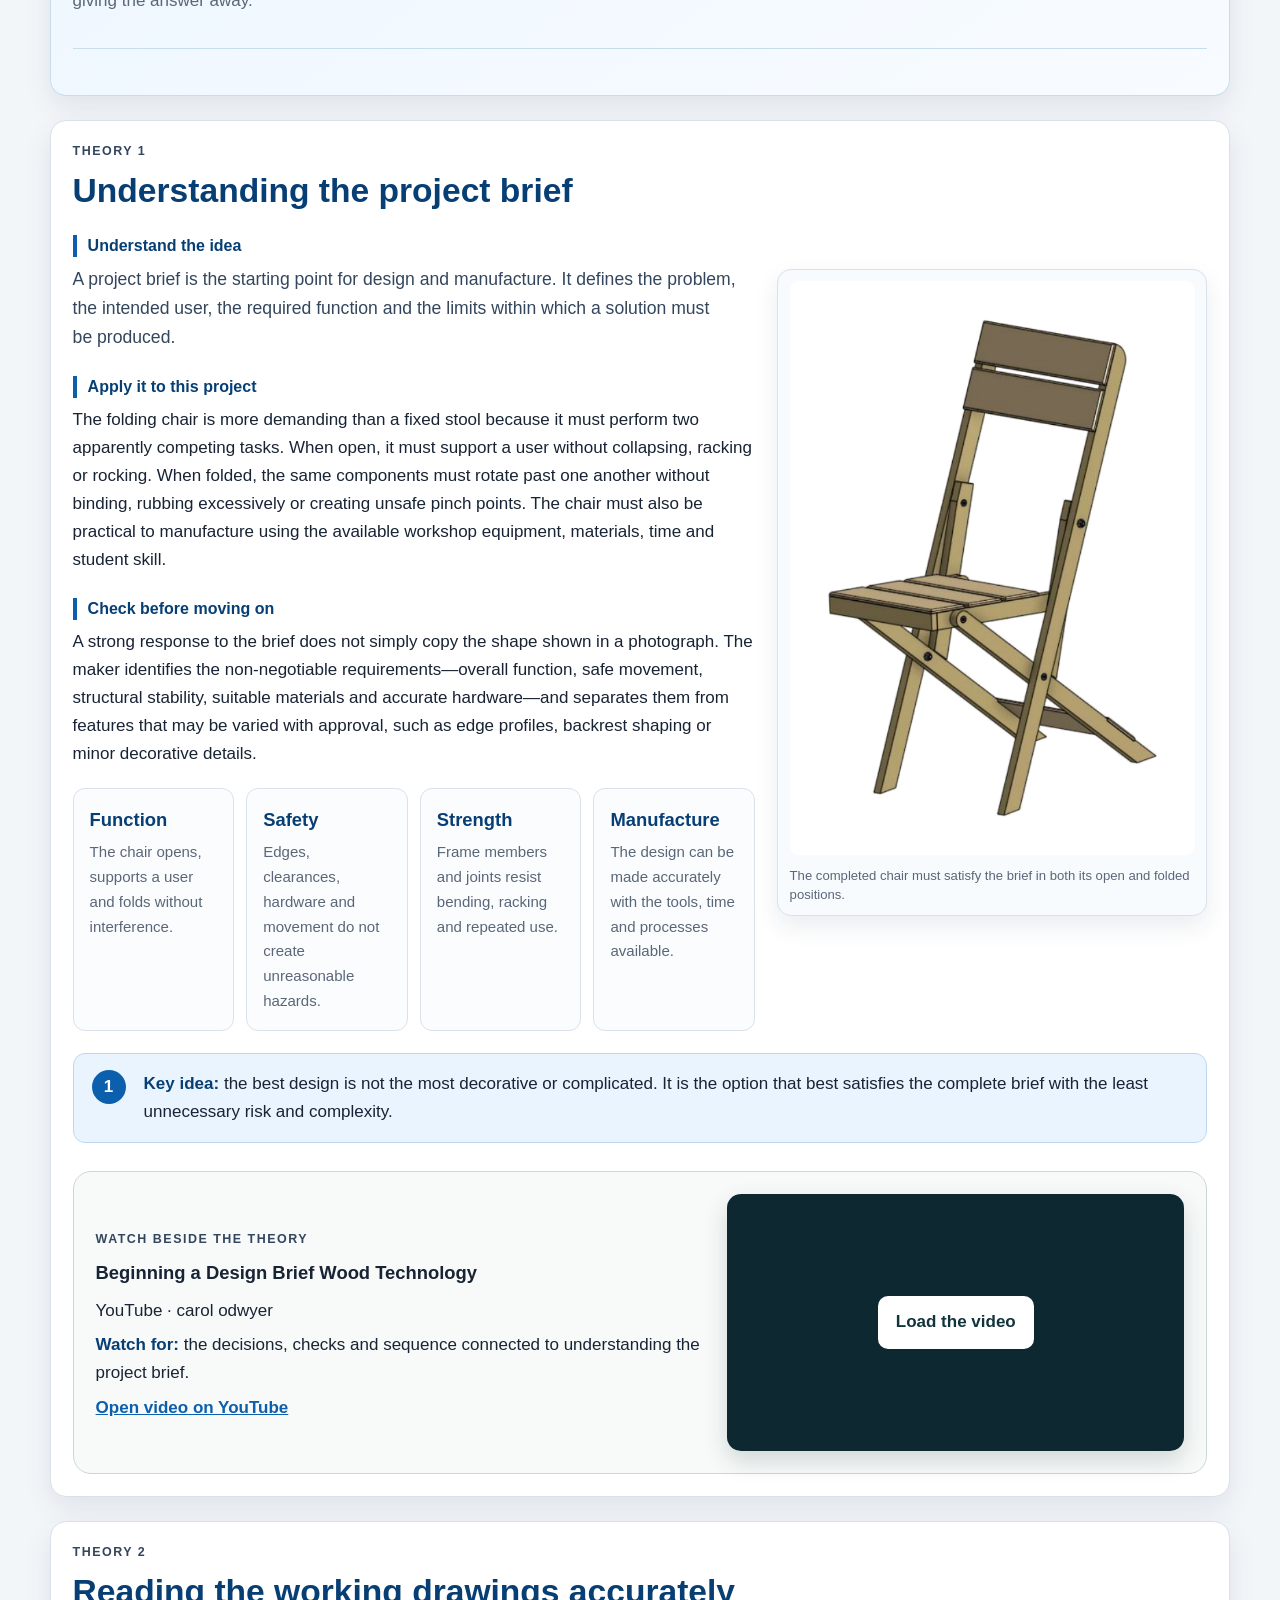
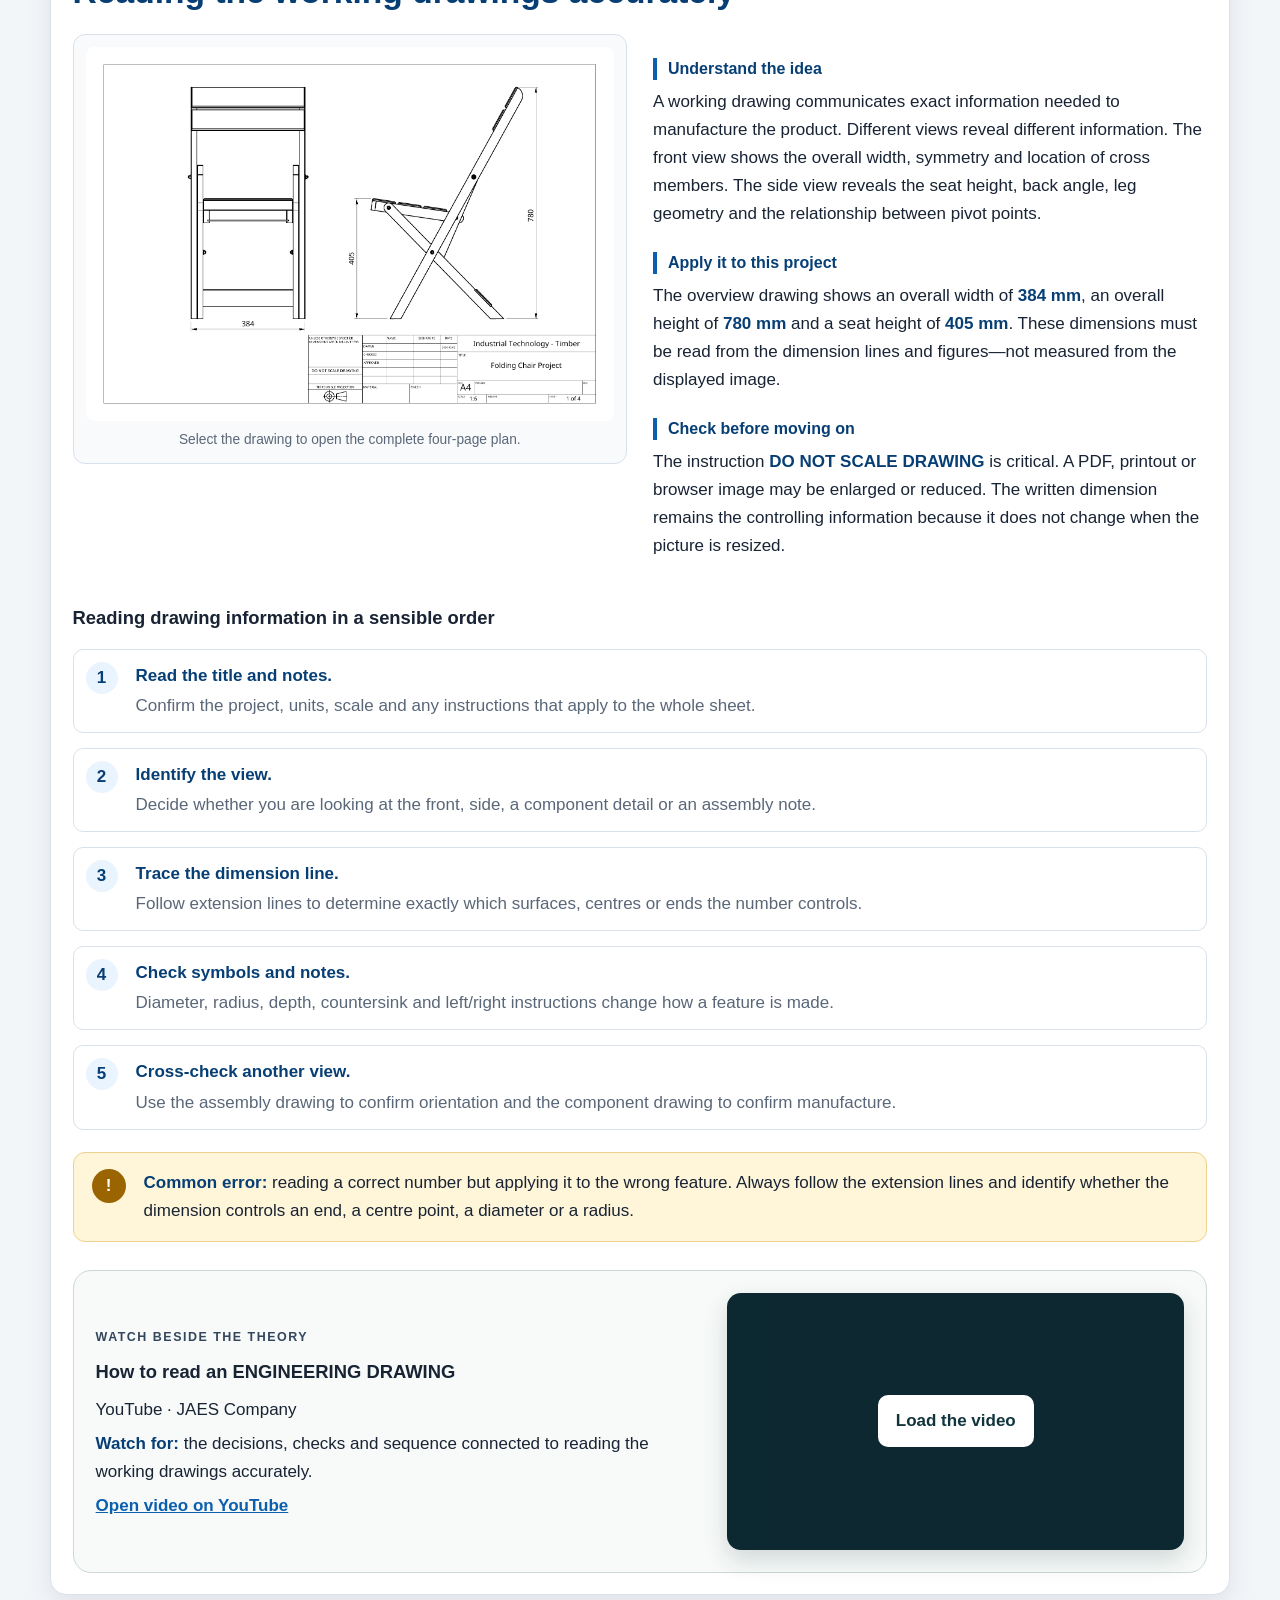
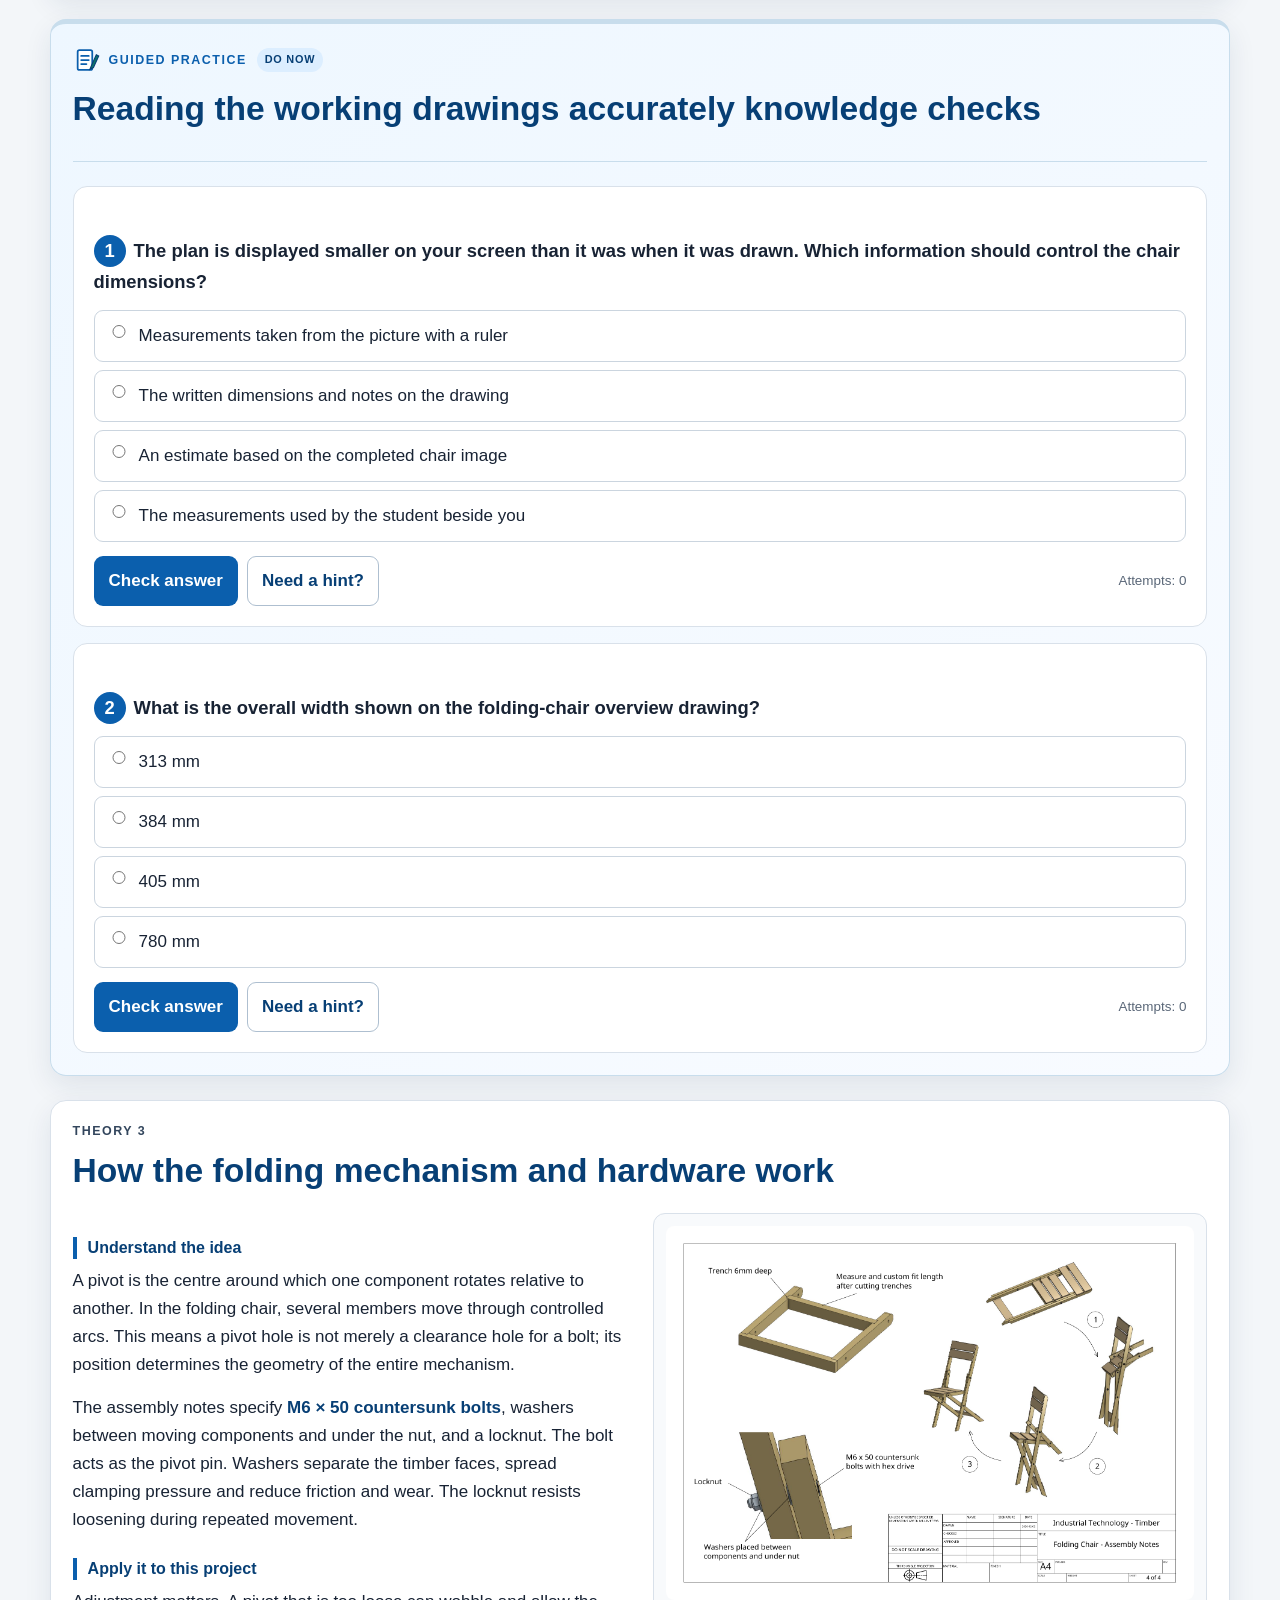
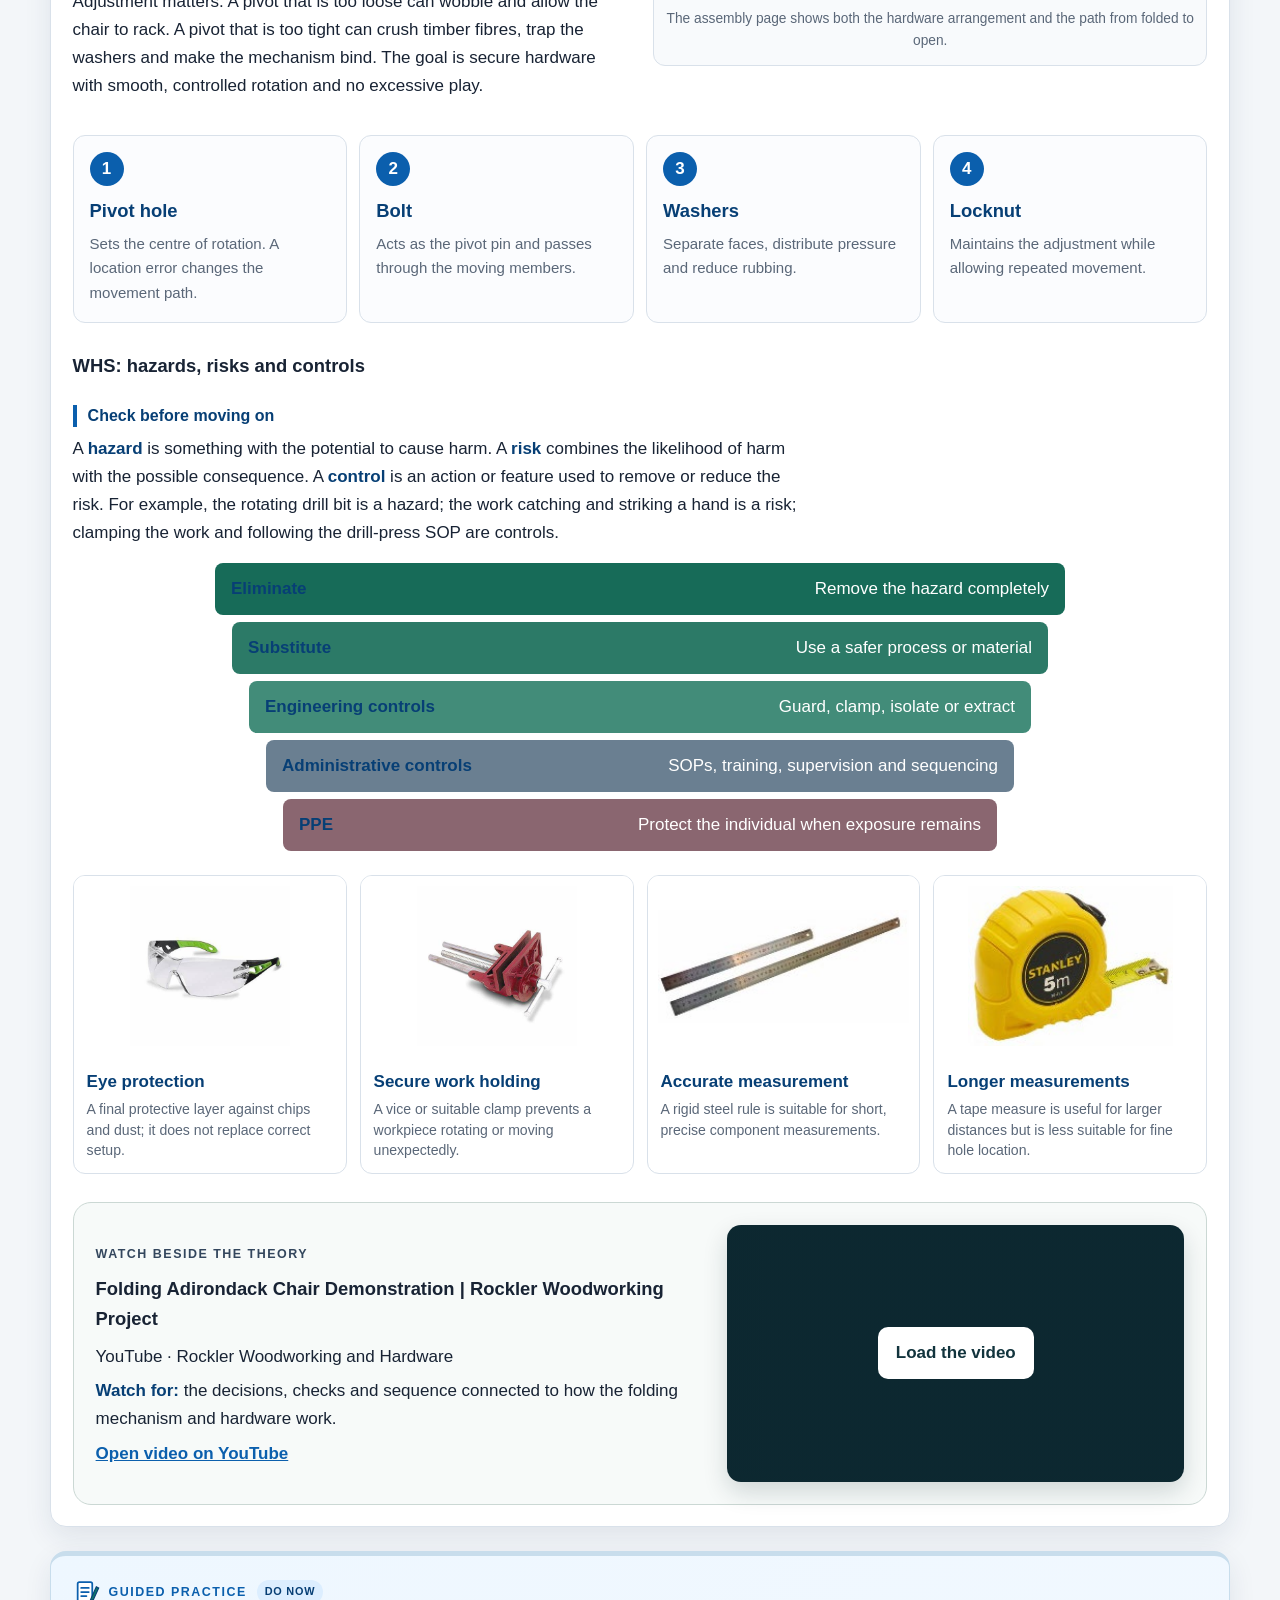
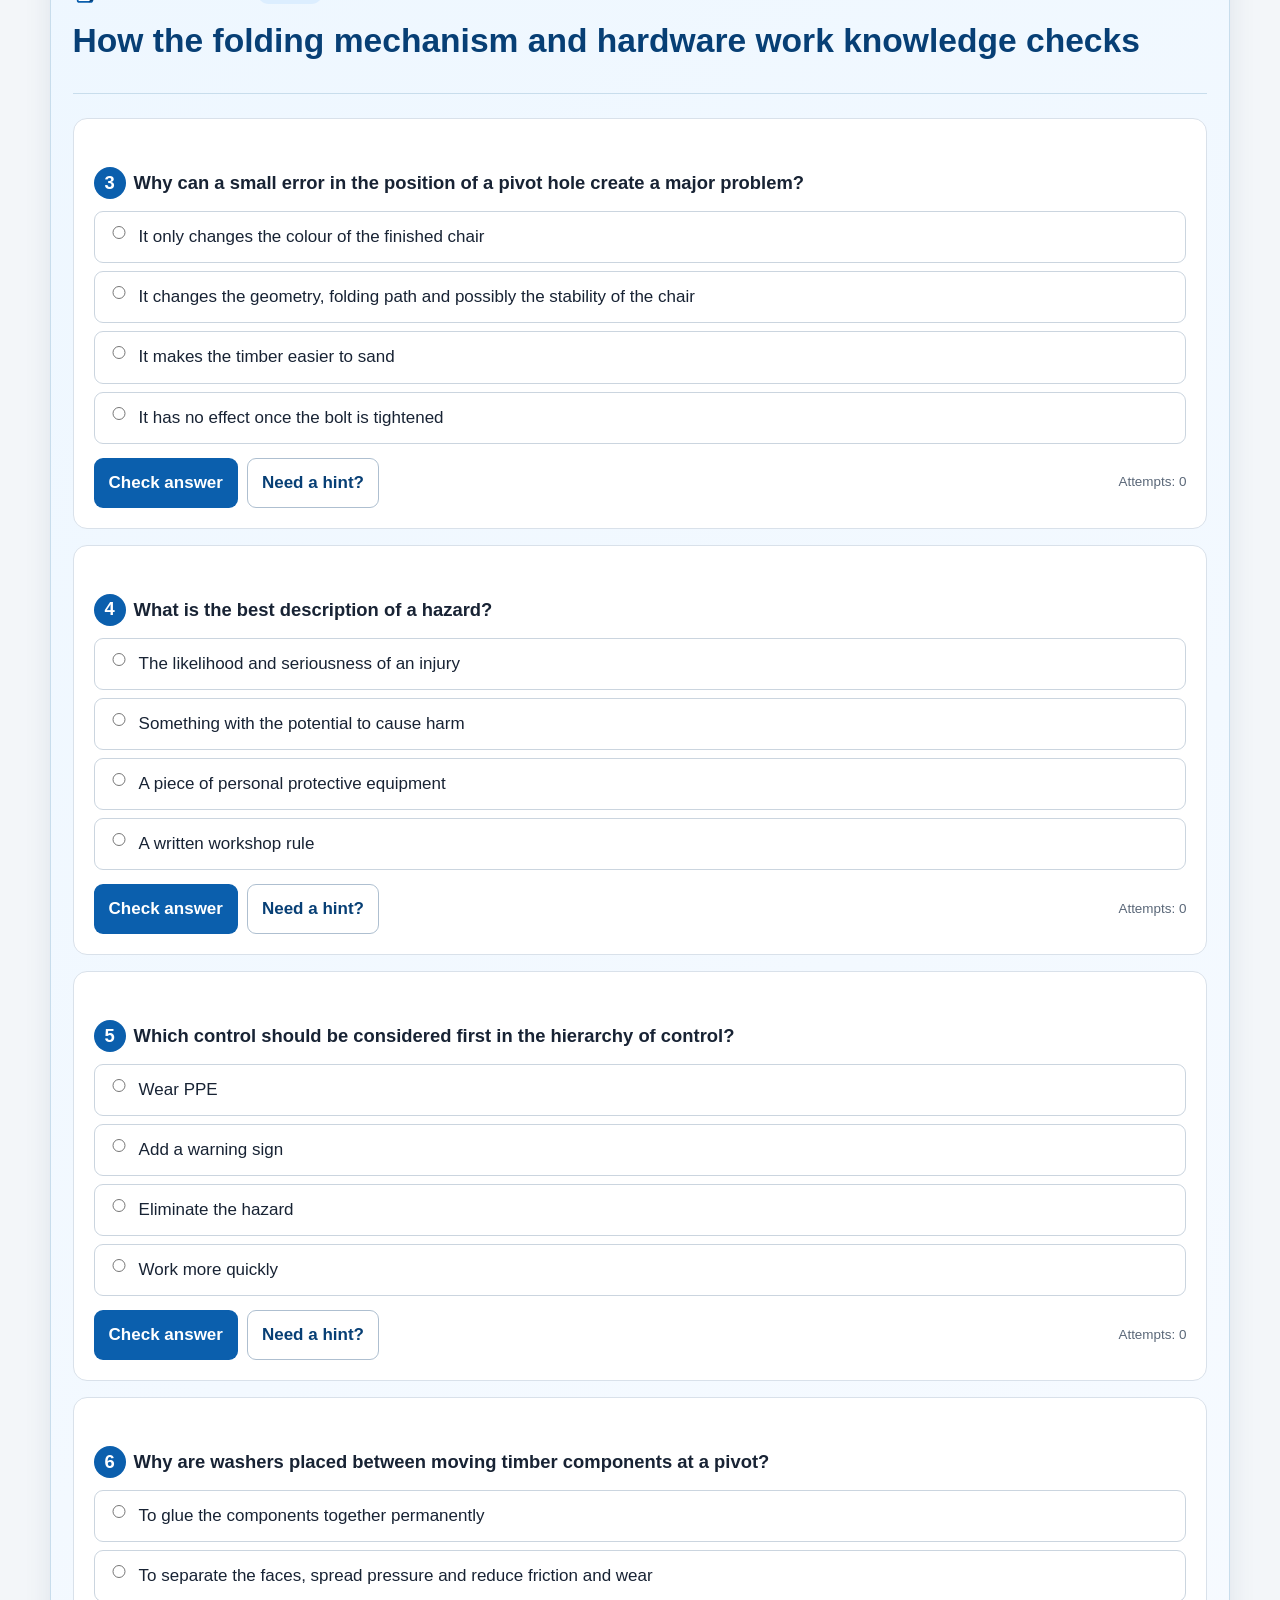
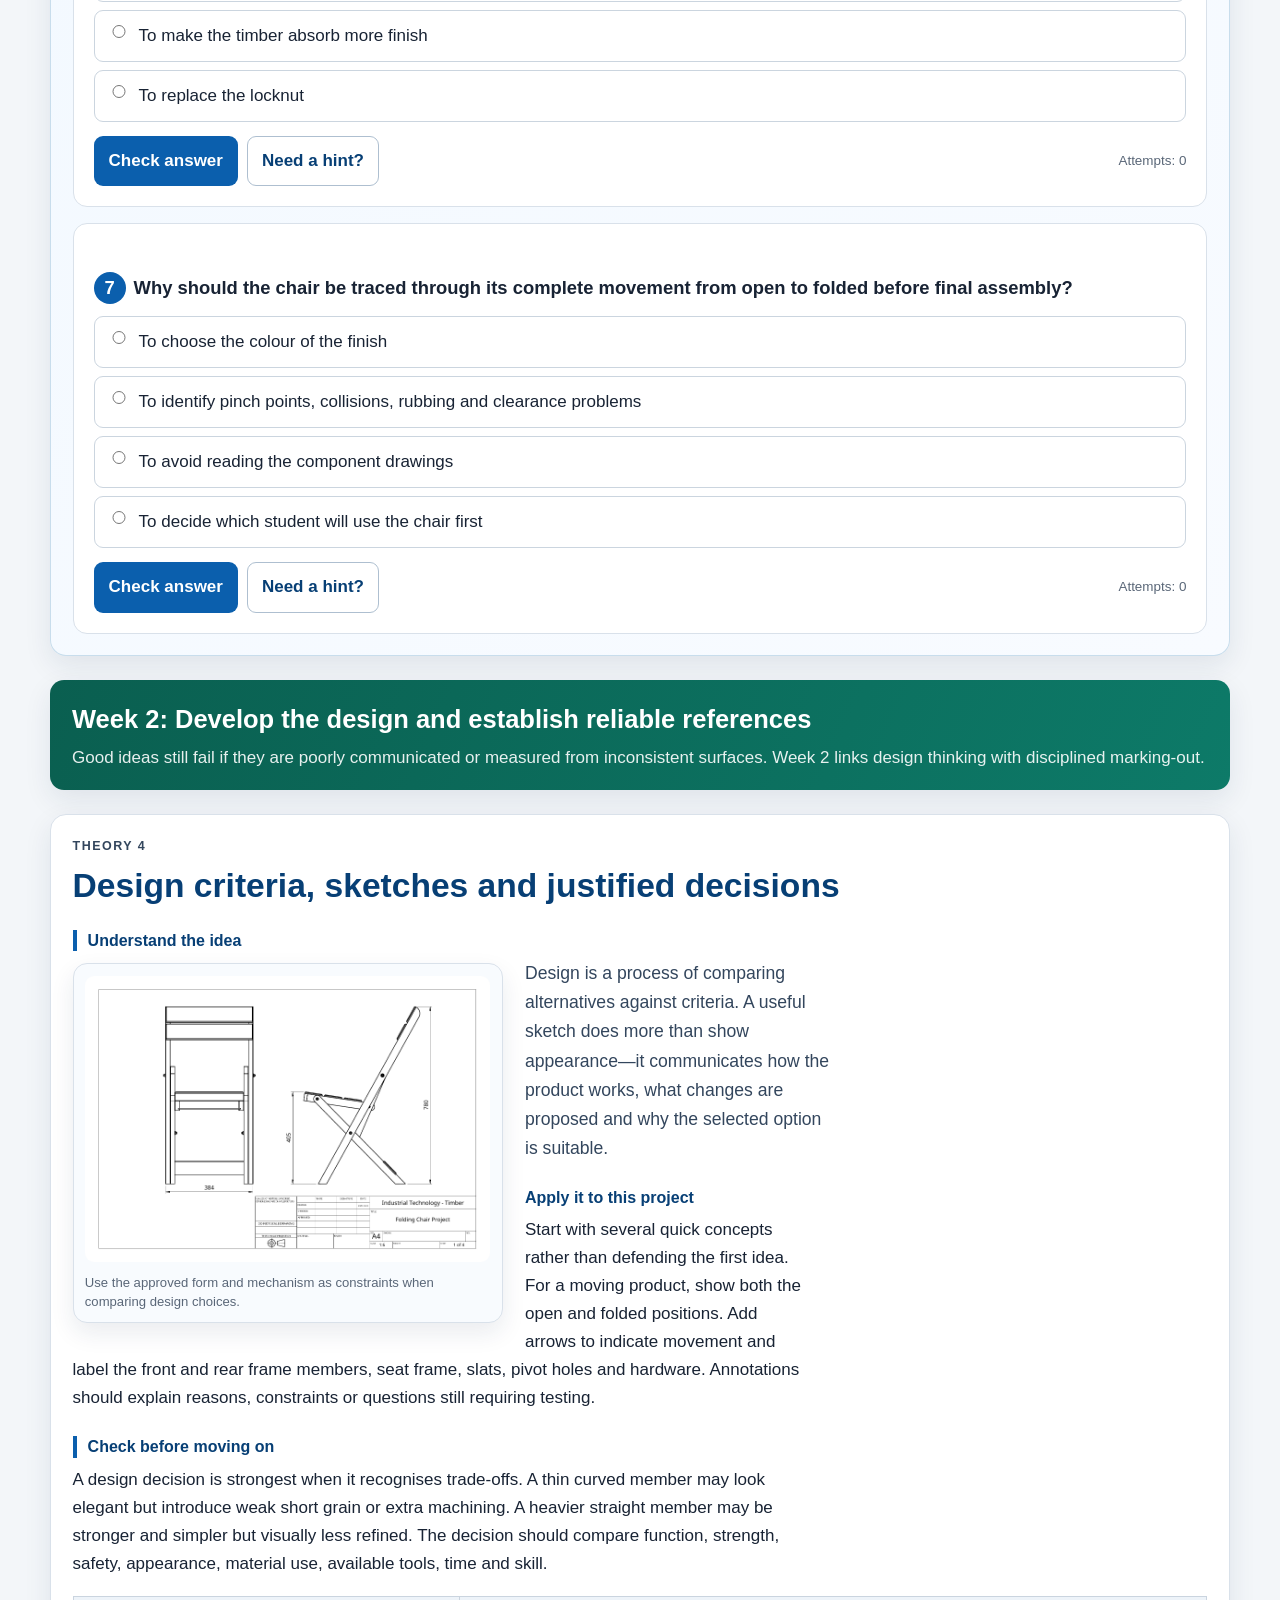
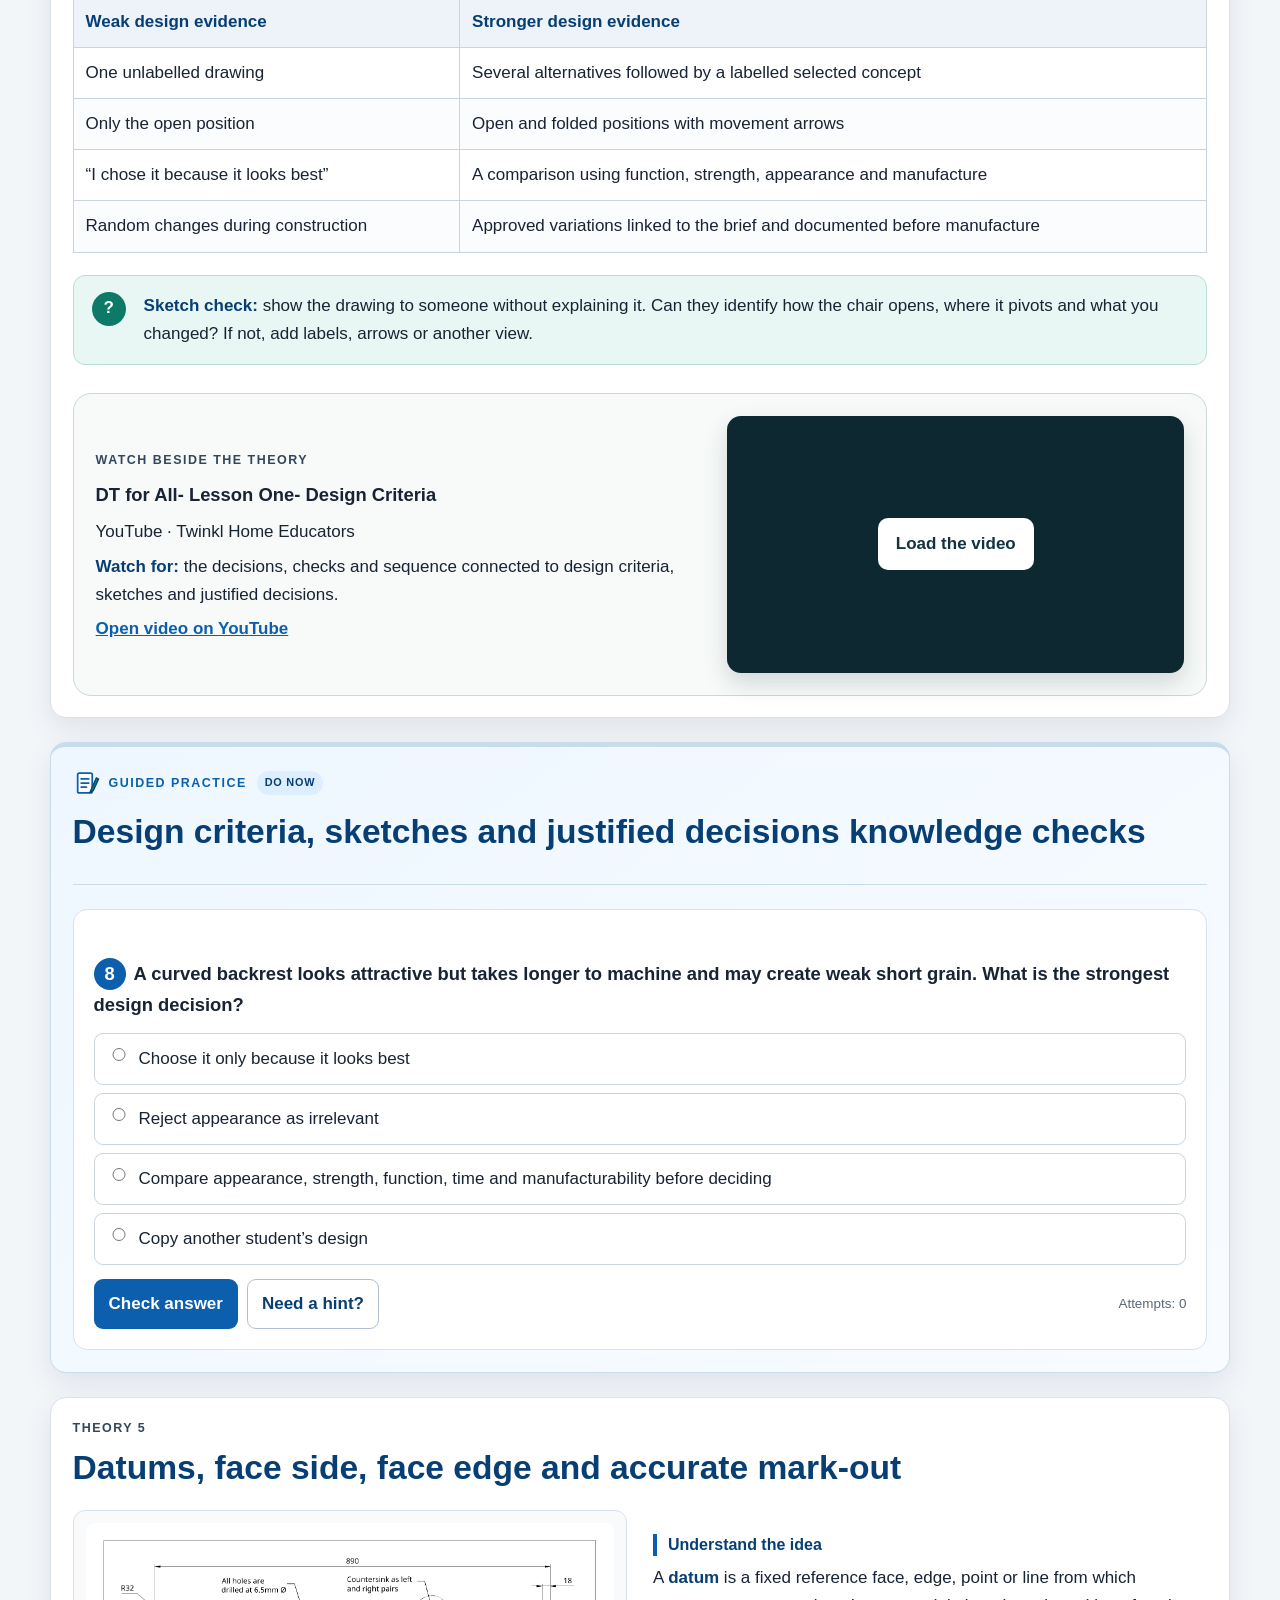
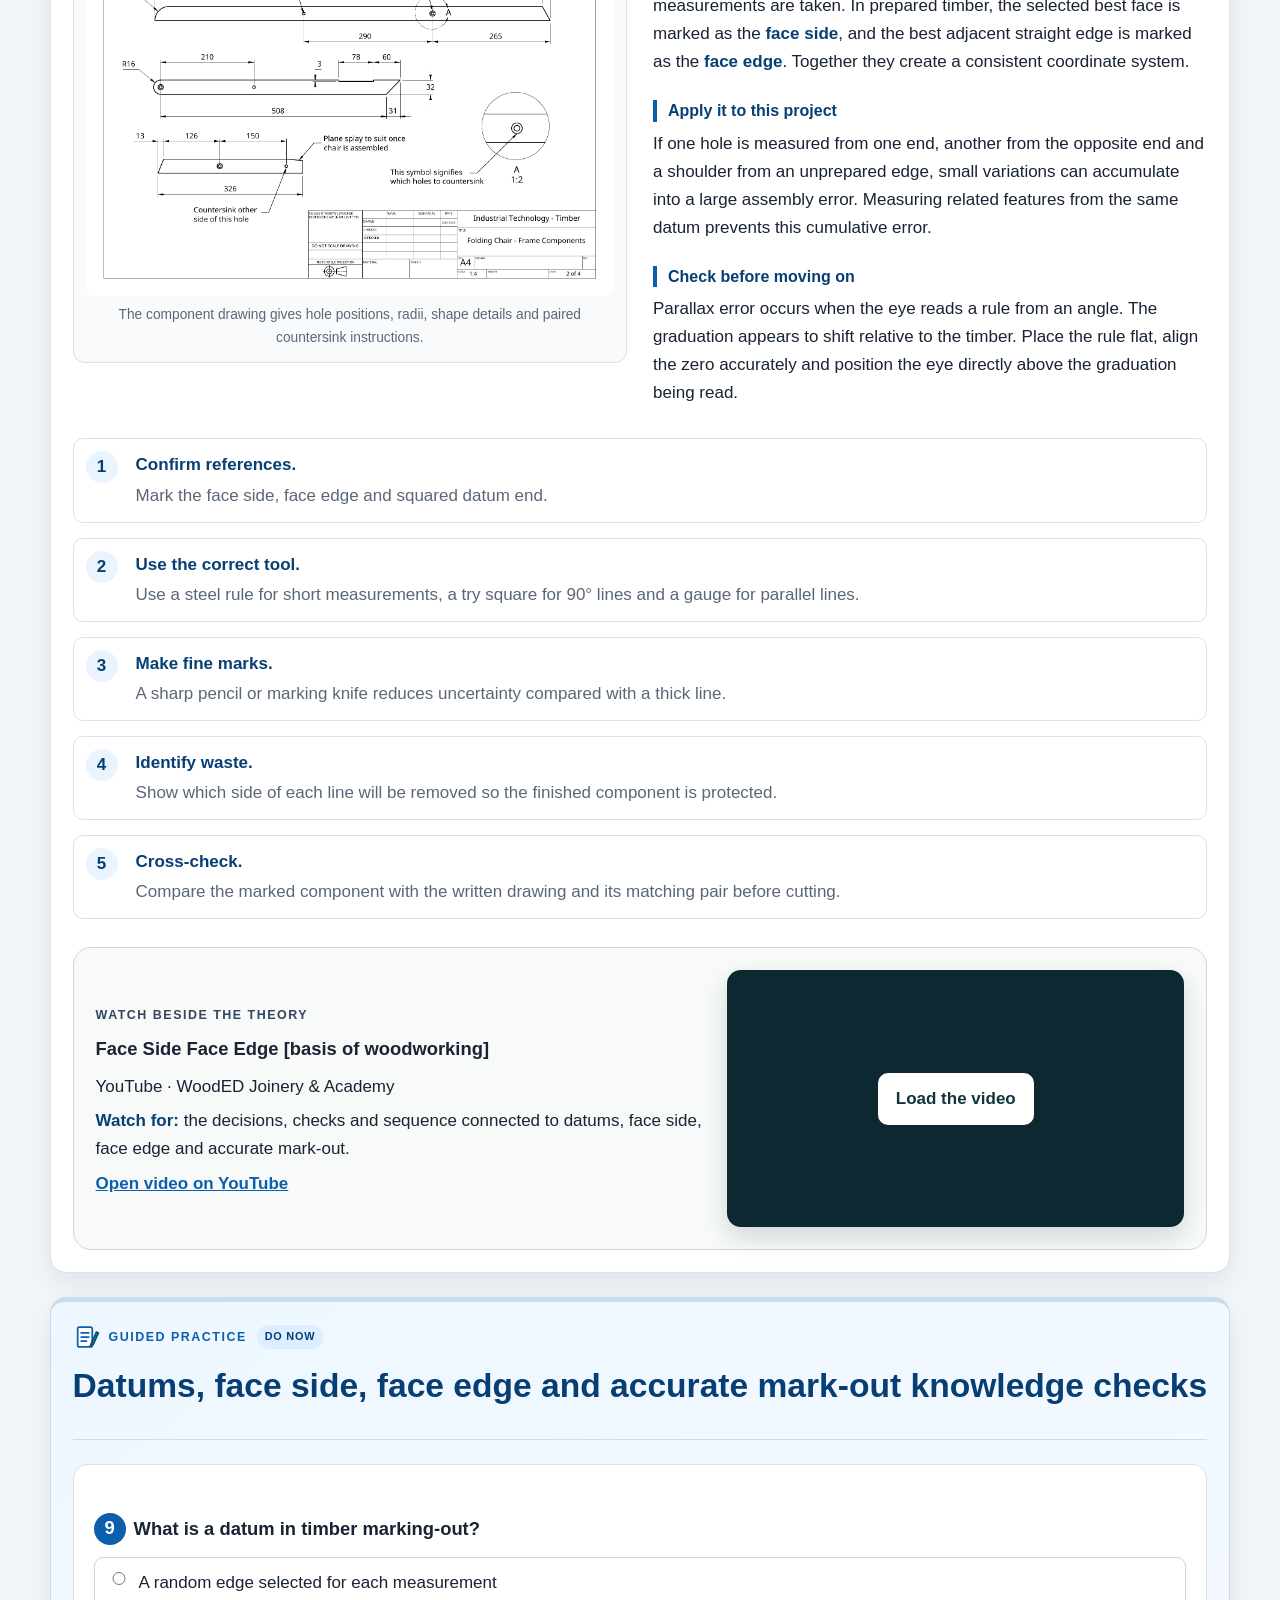
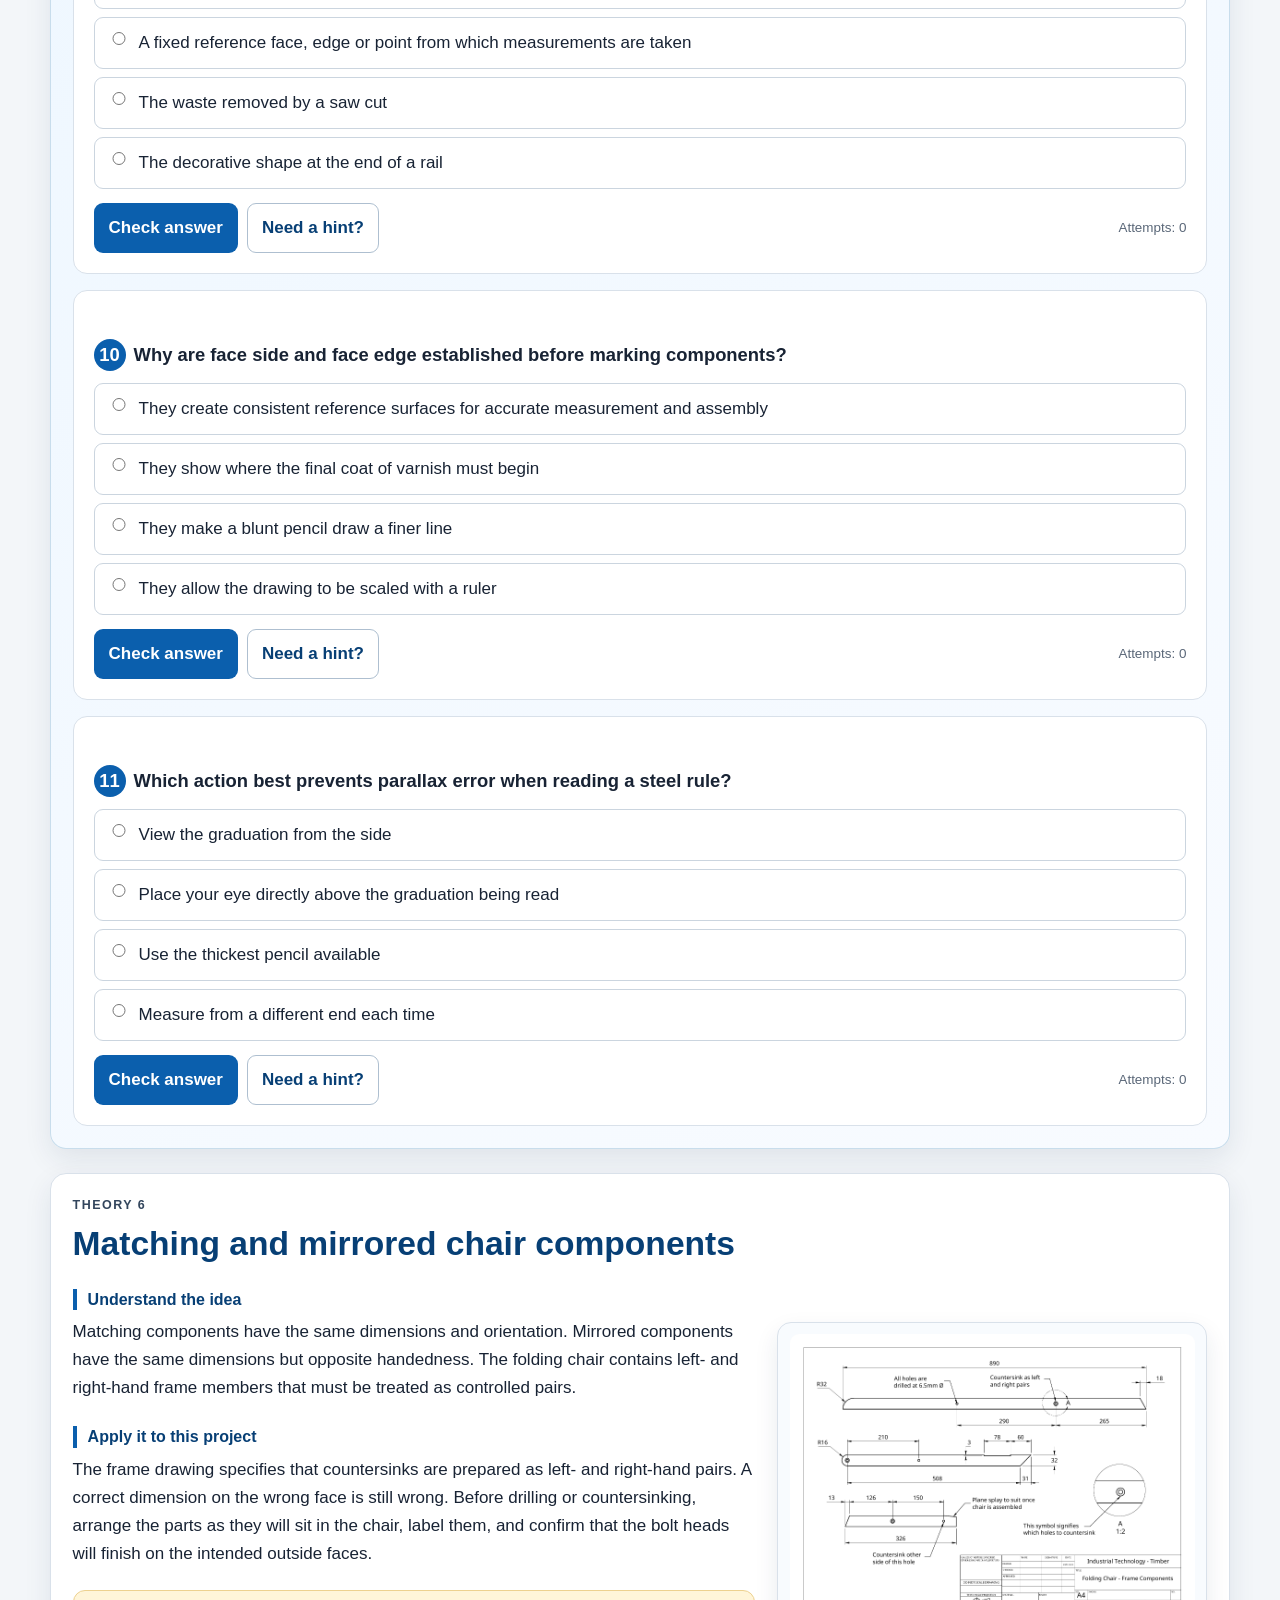
==== commit 4ed0103a: "Complete module presentations and videos" ====
--- a/weeks1-2/index.html
+++ b/weeks1-2/index.html
@@ -8,6 +8,7 @@
 <title>Folding Chair – Weeks 1–2 Guided Lesson</title>
 <link href="../styles/course.css" rel="stylesheet"/>
   <link rel="stylesheet" href="../styles/timber-module-alignment.css?v=1">
+<link rel="stylesheet" href="../styles/timber-learning-package.css?v=1">
 </head>
 <body>
 <a class="skip-link" href="#main-content">Skip to lesson</a>
@@ -21,13 +22,14 @@
 <div class="hero-inner">
 <div class="hero-copy">
 <p class="eyebrow">Industrial Technology – Timber</p>
-<h1>Weeks 1–2</h1>
-<p class="hero-subtitle">Weeks 1–2: Project brief, plans, WHS, design and accurate mark-out</p>
+<h1>Project brief, plans, WHS, design and accurate mark-out</h1>
+<p class="hero-subtitle">Weeks 1–2 guided learning</p>
 </div>
 <img alt="Completed timber folding chair" class="hero-chair" src="../assets/folding-chair.png"/>
 </div>
 </header>
 <main id="main-content">
+<section class="lesson-overview card module-presentation-card" aria-labelledby="module-presentation-title"><div><p class="section-kicker">Module presentation</p><h2 id="module-presentation-title">Learn with the slides</h2><p>Use the presentation to preview Understanding the project brief, Reading the working drawings accurately, How the folding mechanism and hardware work before working through the theory, videos, checks and written evidence.</p></div><a class="primary-button" href="../presentations/folding-chair-weeks1-2.pptx" download>Download presentation</a></section>
 <section aria-labelledby="lesson-overview-title" class="lesson-overview card">
 <div class="overview-heading">
 <div><p class="section-kicker">Weeks 1–2</p><h2 id="lesson-overview-title">This module</h2></div>
@@ -226,5 +228,6 @@
 <footer><p>Folding Chair Project – Weeks 1–2 Guided Lesson</p><p>Wagga Wagga High School | Industrial Technology – Timber</p></footer>
 <script src="lesson-data.js"></script>
 <script src="../scripts/lesson-engine.js"></script>
+<script src="../scripts/timber-learning-package.js?v=1"></script>
 </body>
 </html>
--- a/styles/timber-learning-package.css
+++ b/styles/timber-learning-package.css
@@ -0,0 +1,11 @@
+
+.module-presentation-card{display:grid;grid-template-columns:minmax(0,1fr) auto;align-items:center;gap:32px;min-height:220px;padding:28px 32px;background:linear-gradient(120deg,#edf4e7,#fff6d9);border-left:7px solid var(--module-accent,#2f6944)}
+.module-presentation-card h2{margin:.2rem 0 .55rem}.module-presentation-card p{max-width:760px}.module-presentation-card .section-kicker{text-transform:uppercase;letter-spacing:.14em;font-size:.82rem;font-weight:800;color:var(--module-accent,#2f6944)}
+.module-presentation-card .primary-button{display:inline-flex;align-items:center;justify-content:center;min-height:48px;padding:12px 18px;border-radius:10px;background:var(--module-accent,#2f6944);color:#fff;text-decoration:none;font-weight:800;white-space:nowrap;justify-self:end}
+.section-video{display:grid;grid-template-columns:minmax(0,1fr) minmax(300px,42%);gap:24px;align-items:center;margin-top:28px;padding:22px;border:1px solid #cbd8d4;border-radius:18px;background:#f7faf9}
+.section-video h3{margin:.15rem 0 .5rem}.section-video p{margin:.4rem 0}.section-video__fallback{font-weight:700}
+.section-video__frame{aspect-ratio:16/9;display:grid;place-items:center;overflow:hidden;border-radius:14px;background:#0f2c35 center/cover no-repeat;box-shadow:0 10px 24px rgba(13,39,46,.16)}
+.section-video__launch{min-height:52px;padding:12px 18px;border:0;border-radius:10px;background:#fff;color:#12343d;font:inherit;font-weight:800;cursor:pointer}
+.section-video iframe{width:100%;height:100%;border:0}.module-route-nav{display:flex;justify-content:space-between;gap:18px;margin:24px 0}.module-route-nav a{font-weight:800}
+@media(max-width:680px){.module-presentation-card,.section-video{grid-template-columns:1fr}.module-presentation-card{padding:21px 18px}.module-presentation-card .primary-button{justify-self:start}.section-video{padding:18px}.module-route-nav{align-items:flex-start;flex-direction:column}}
+@media print{.section-video,.module-presentation-card .primary-button{display:none!important}}
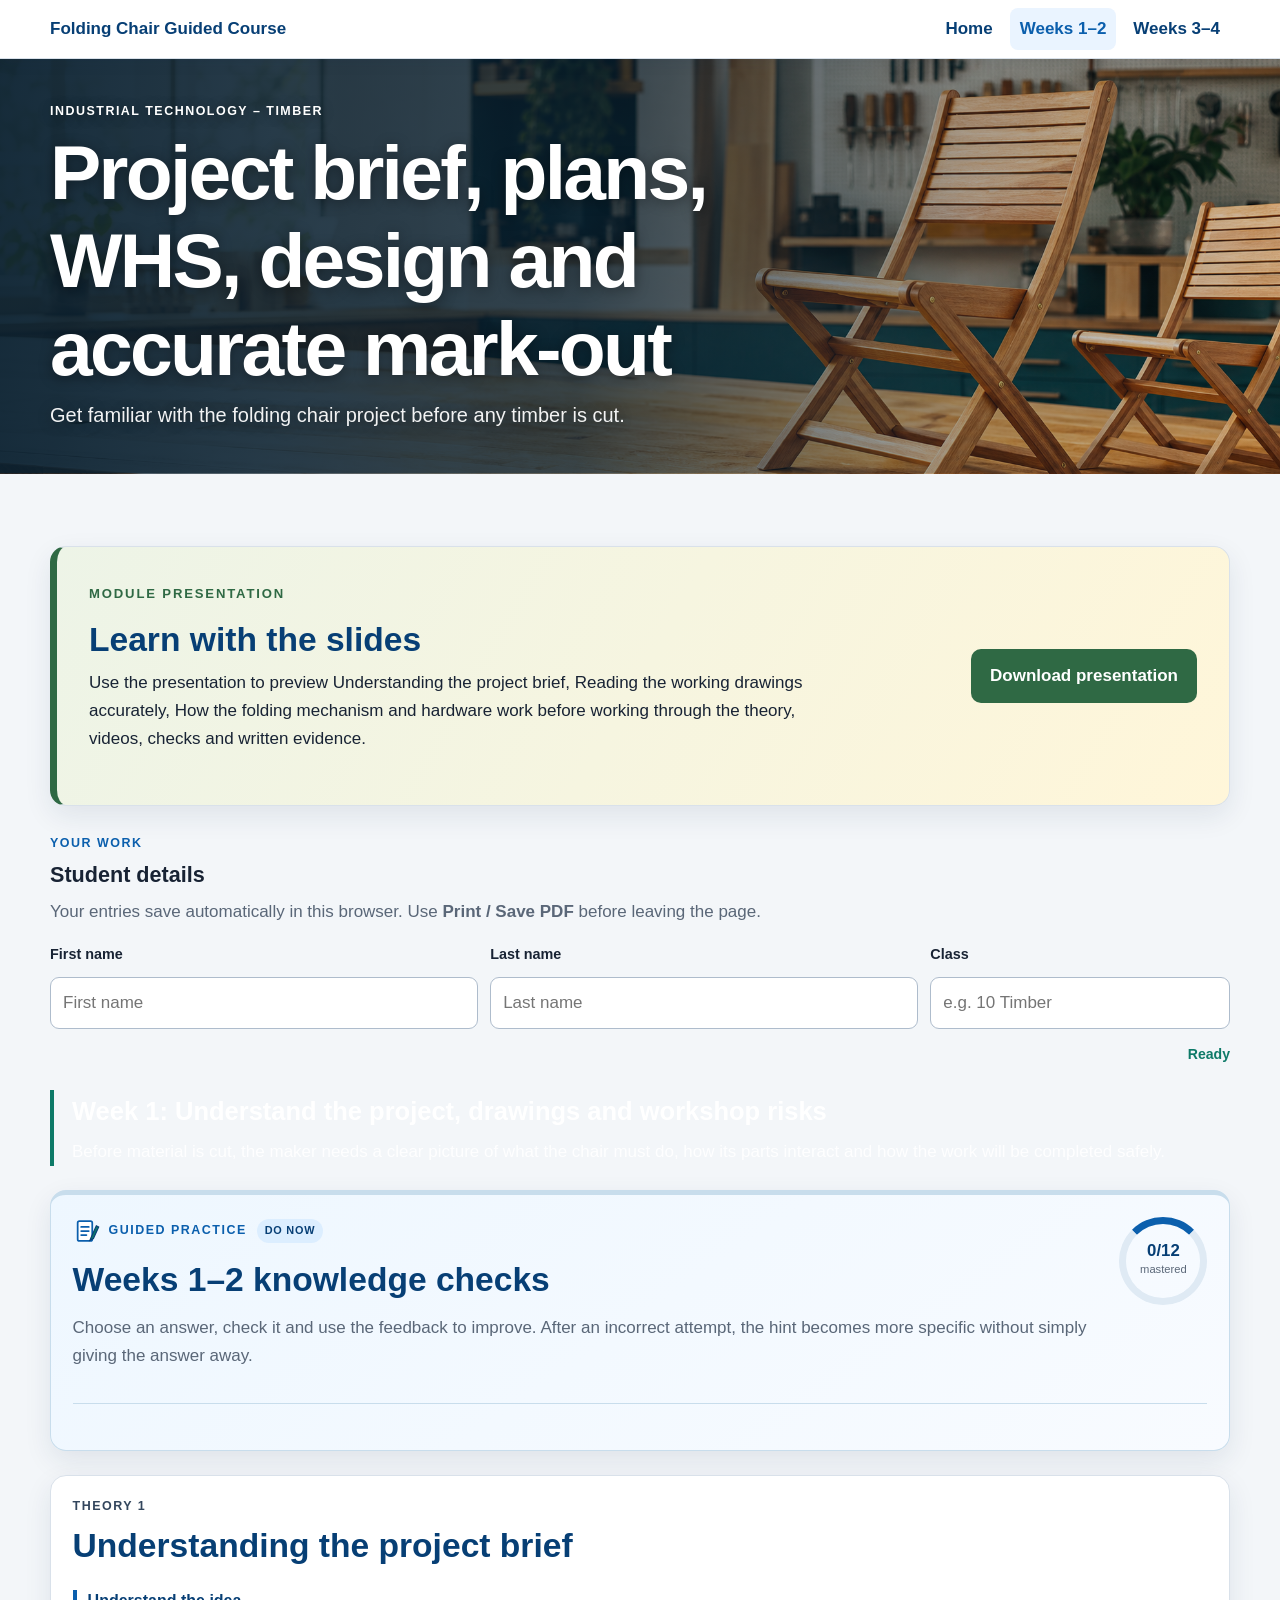
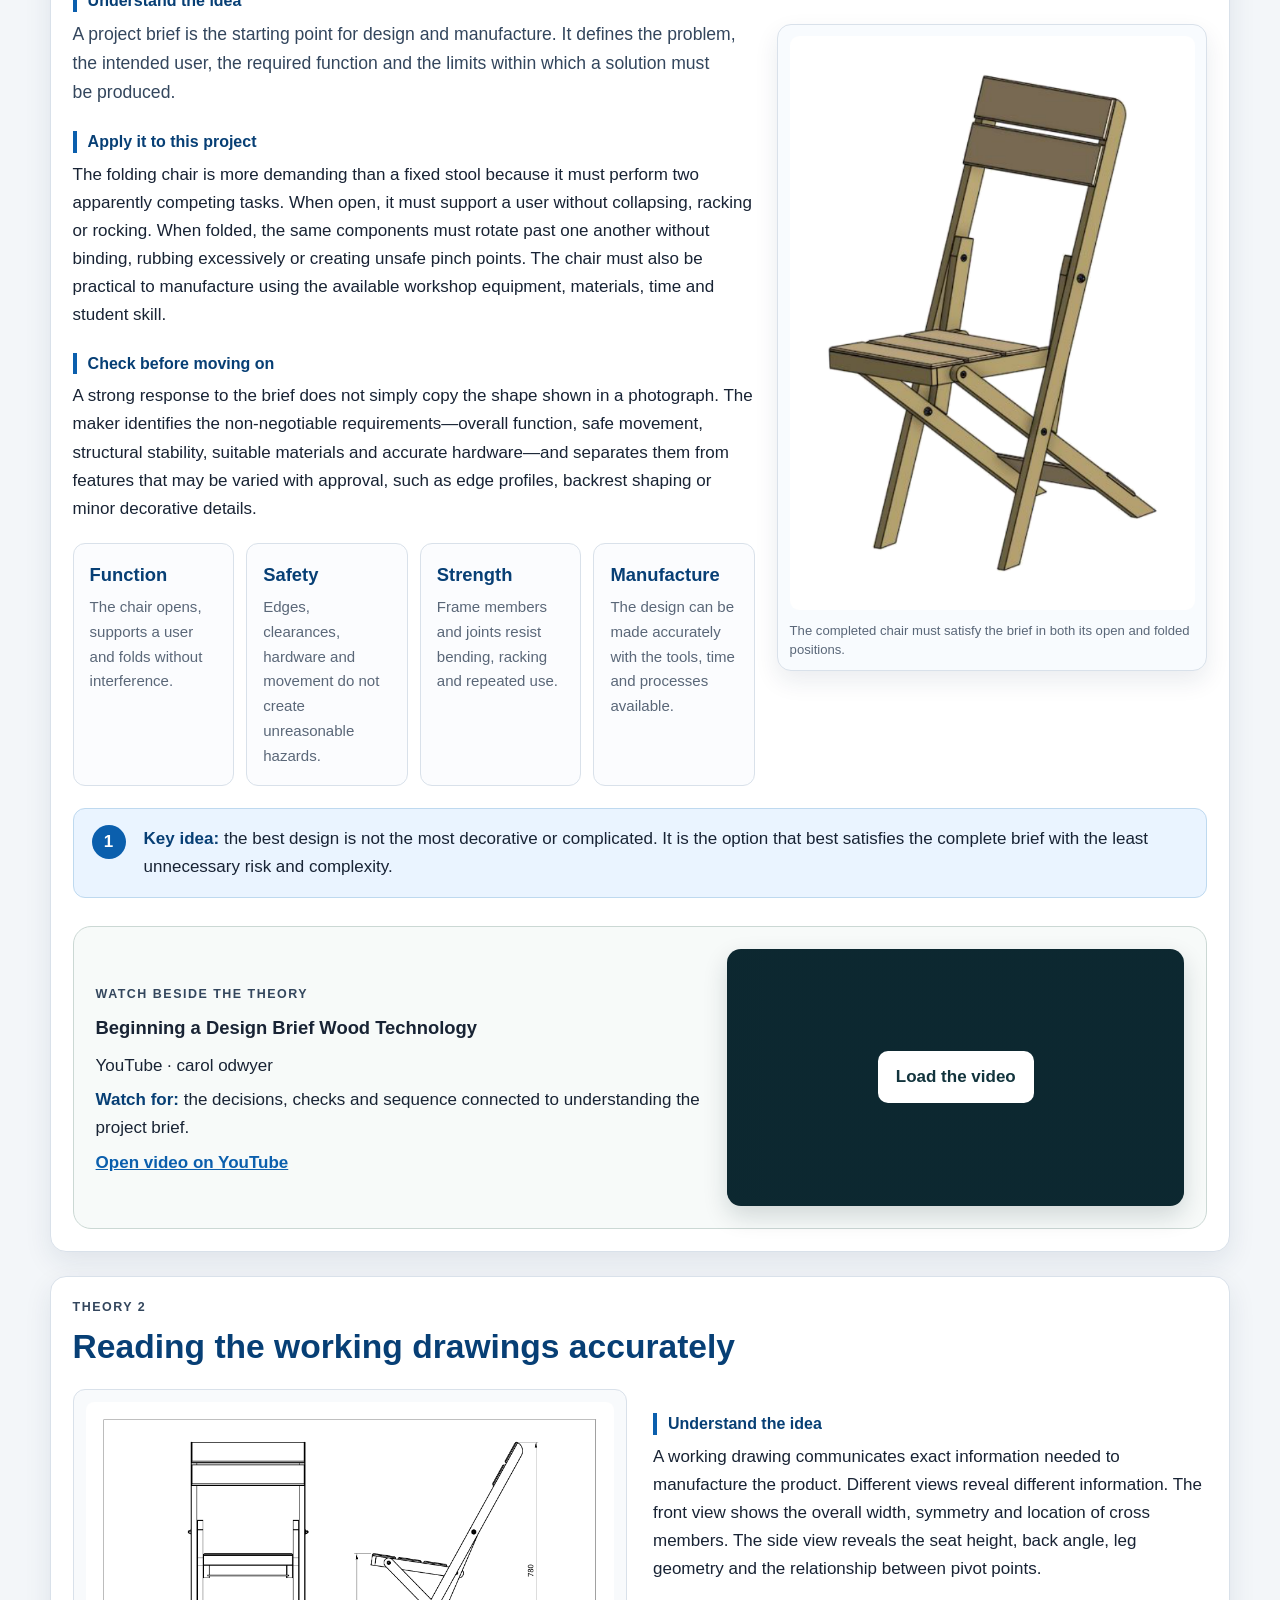
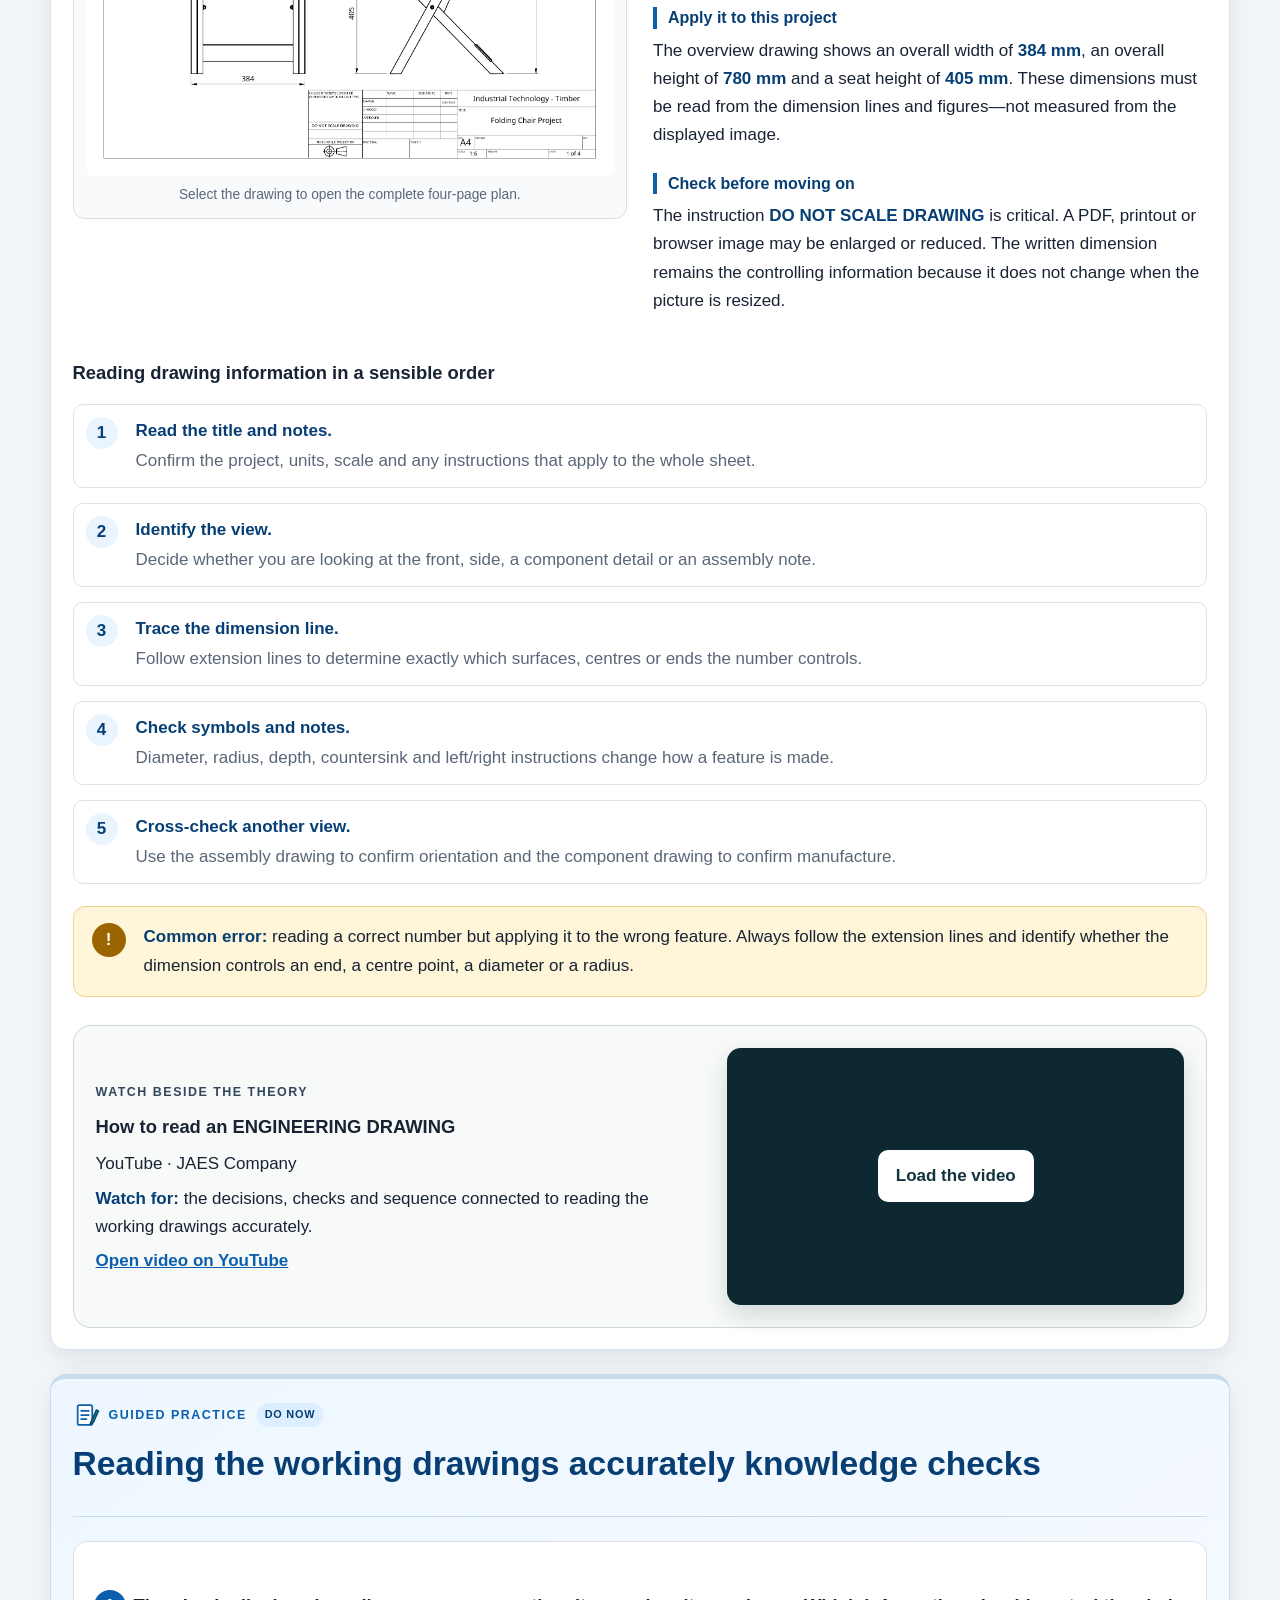
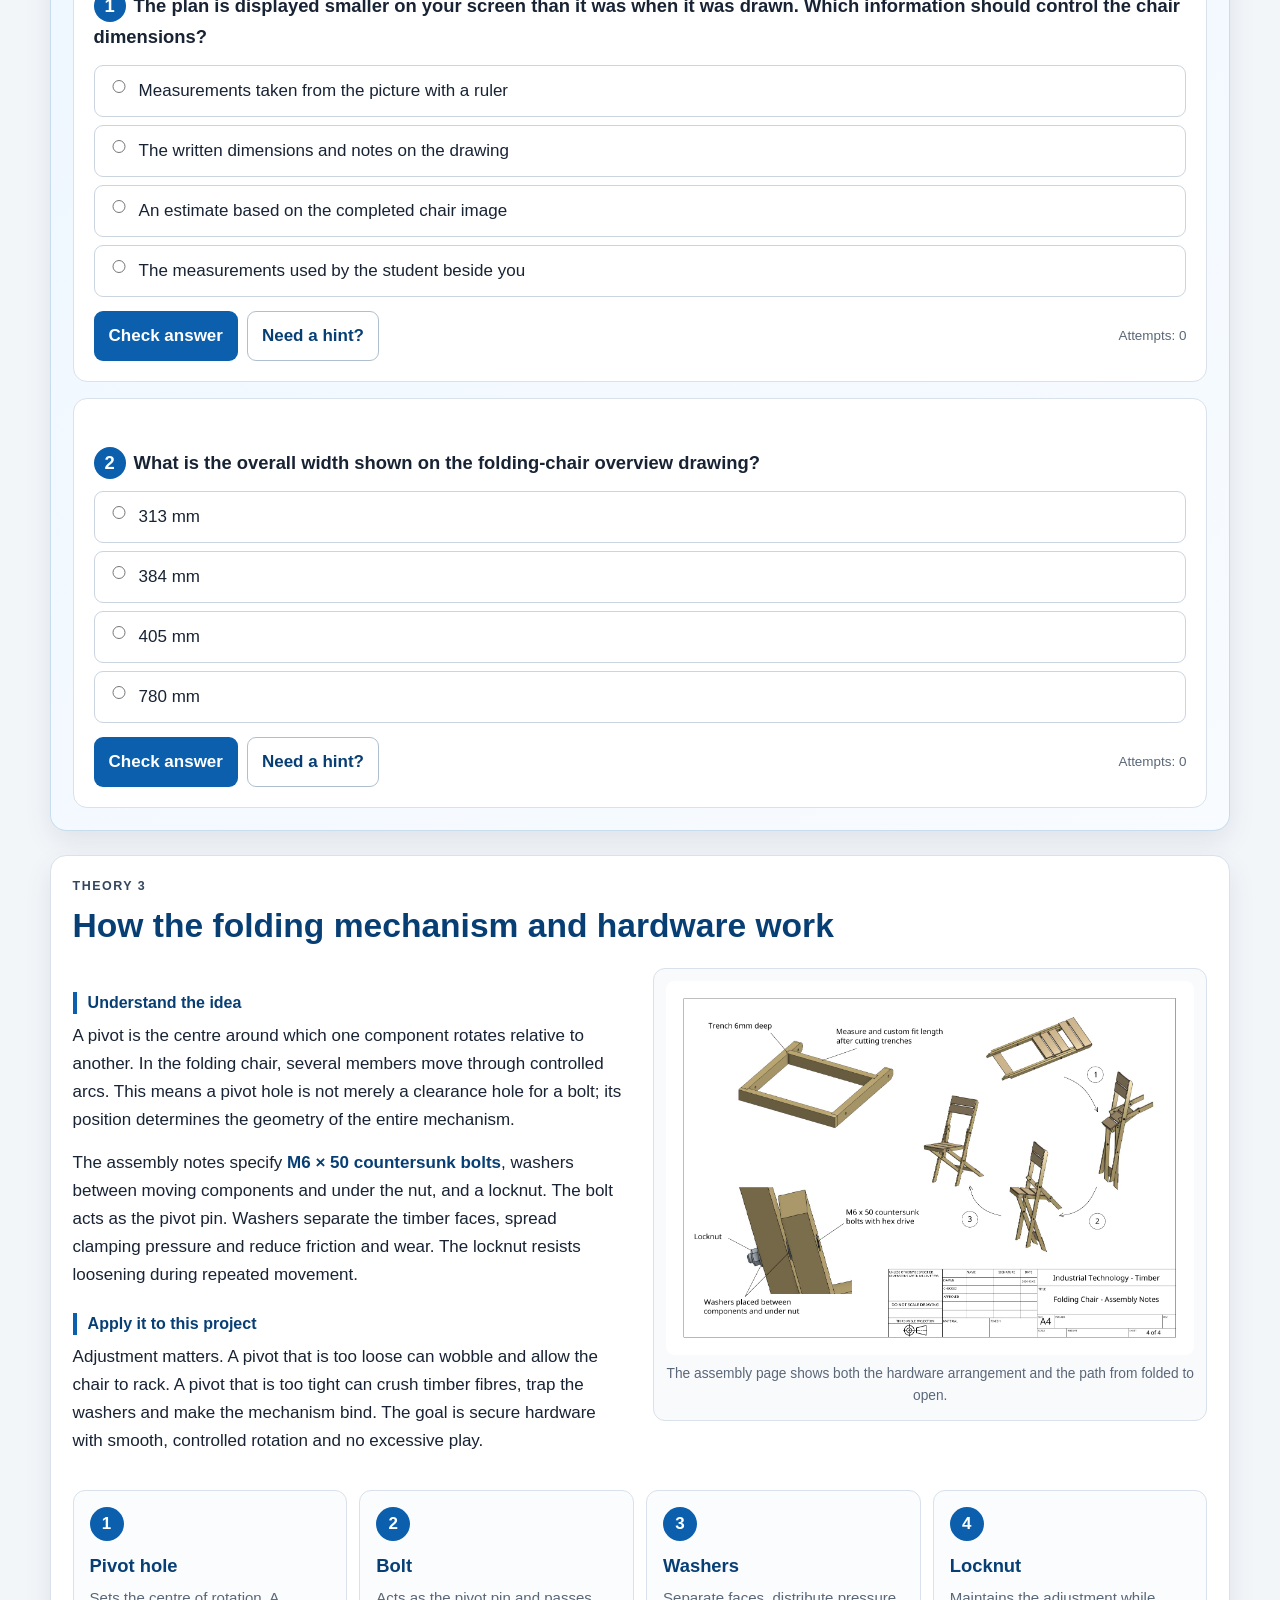
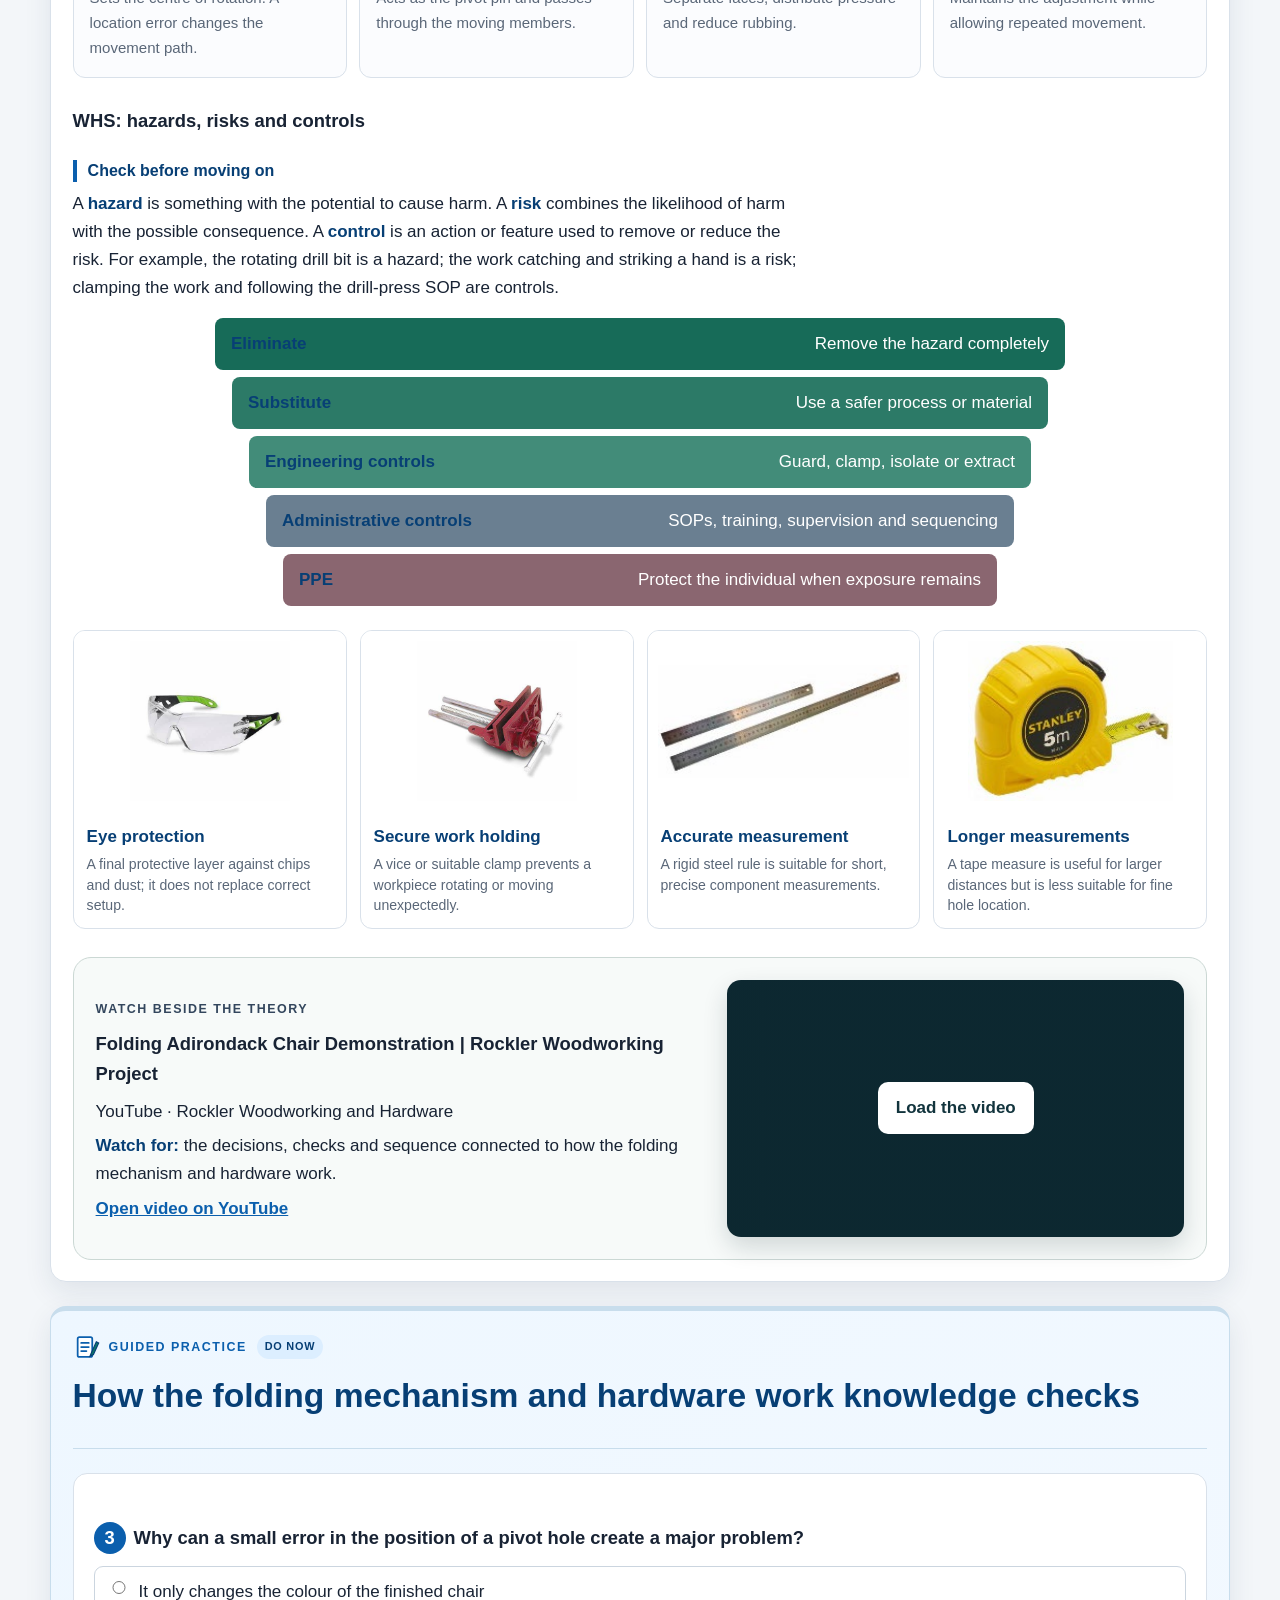
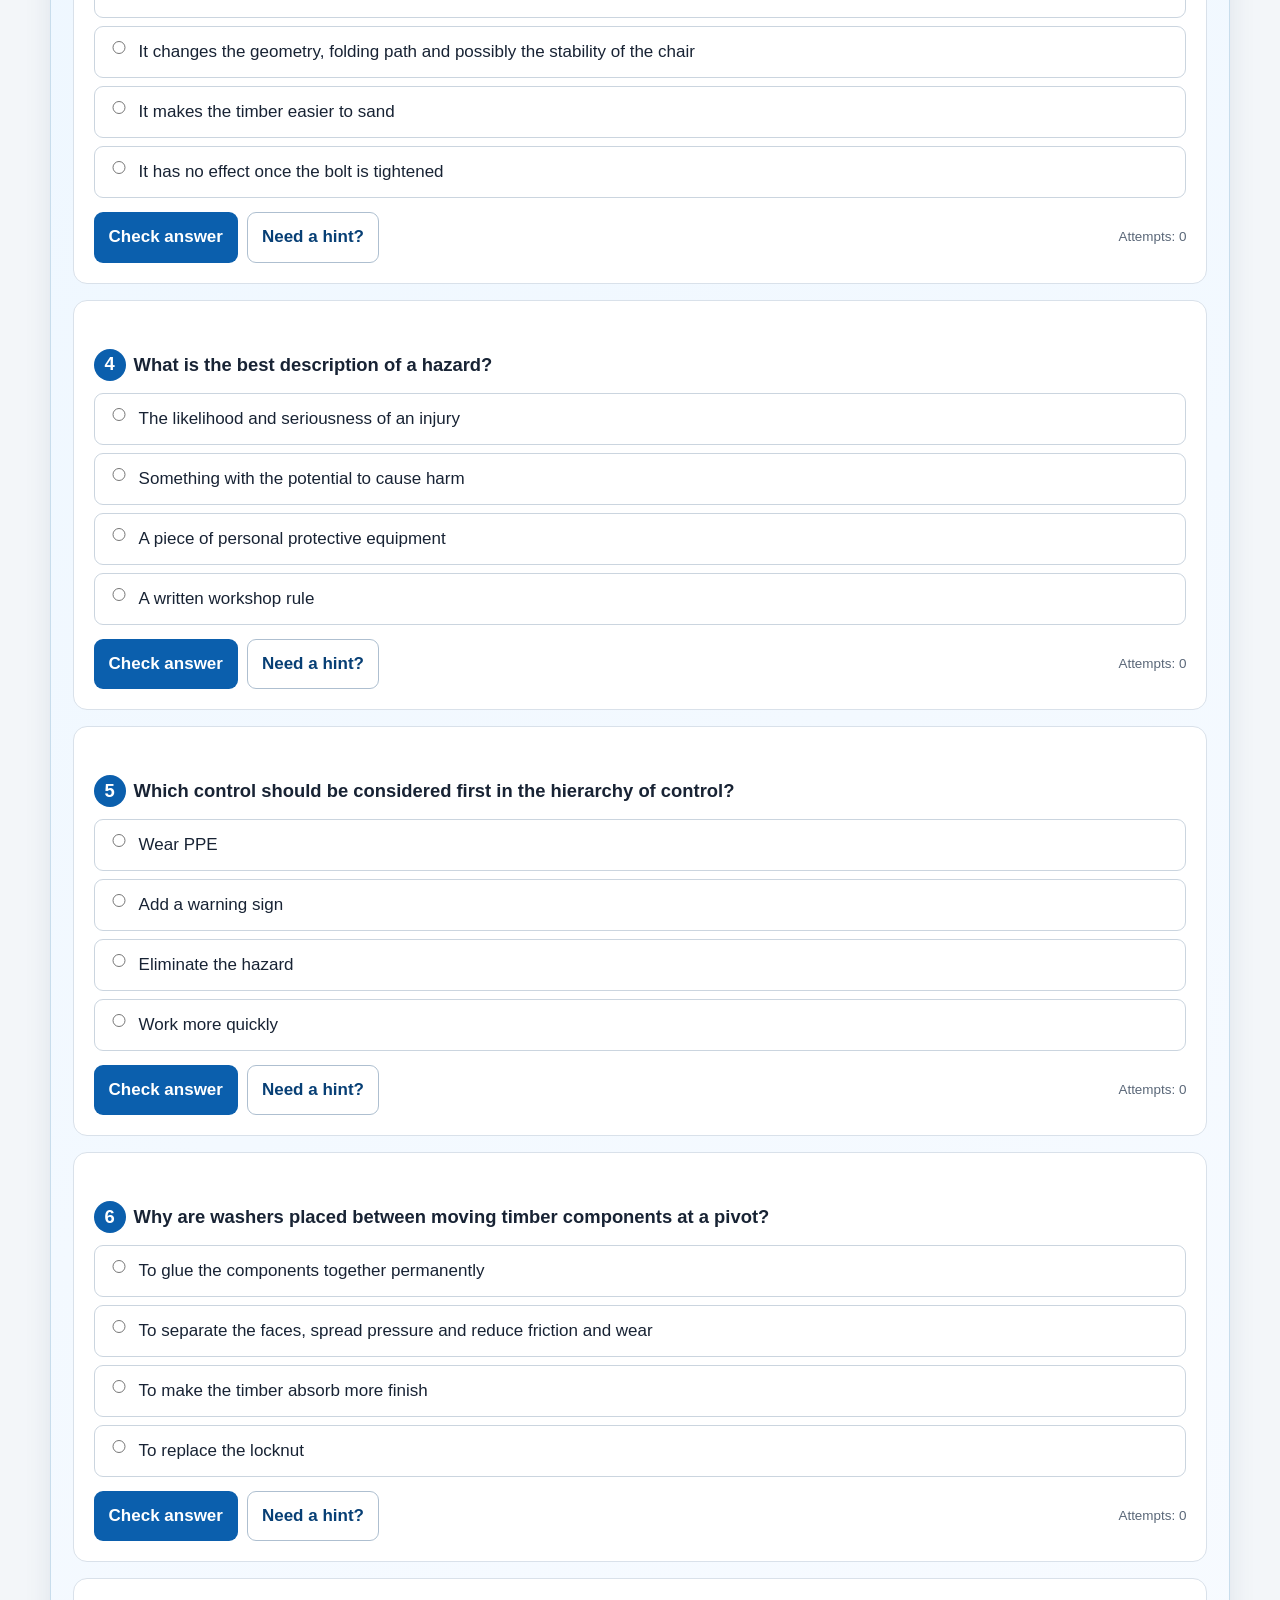
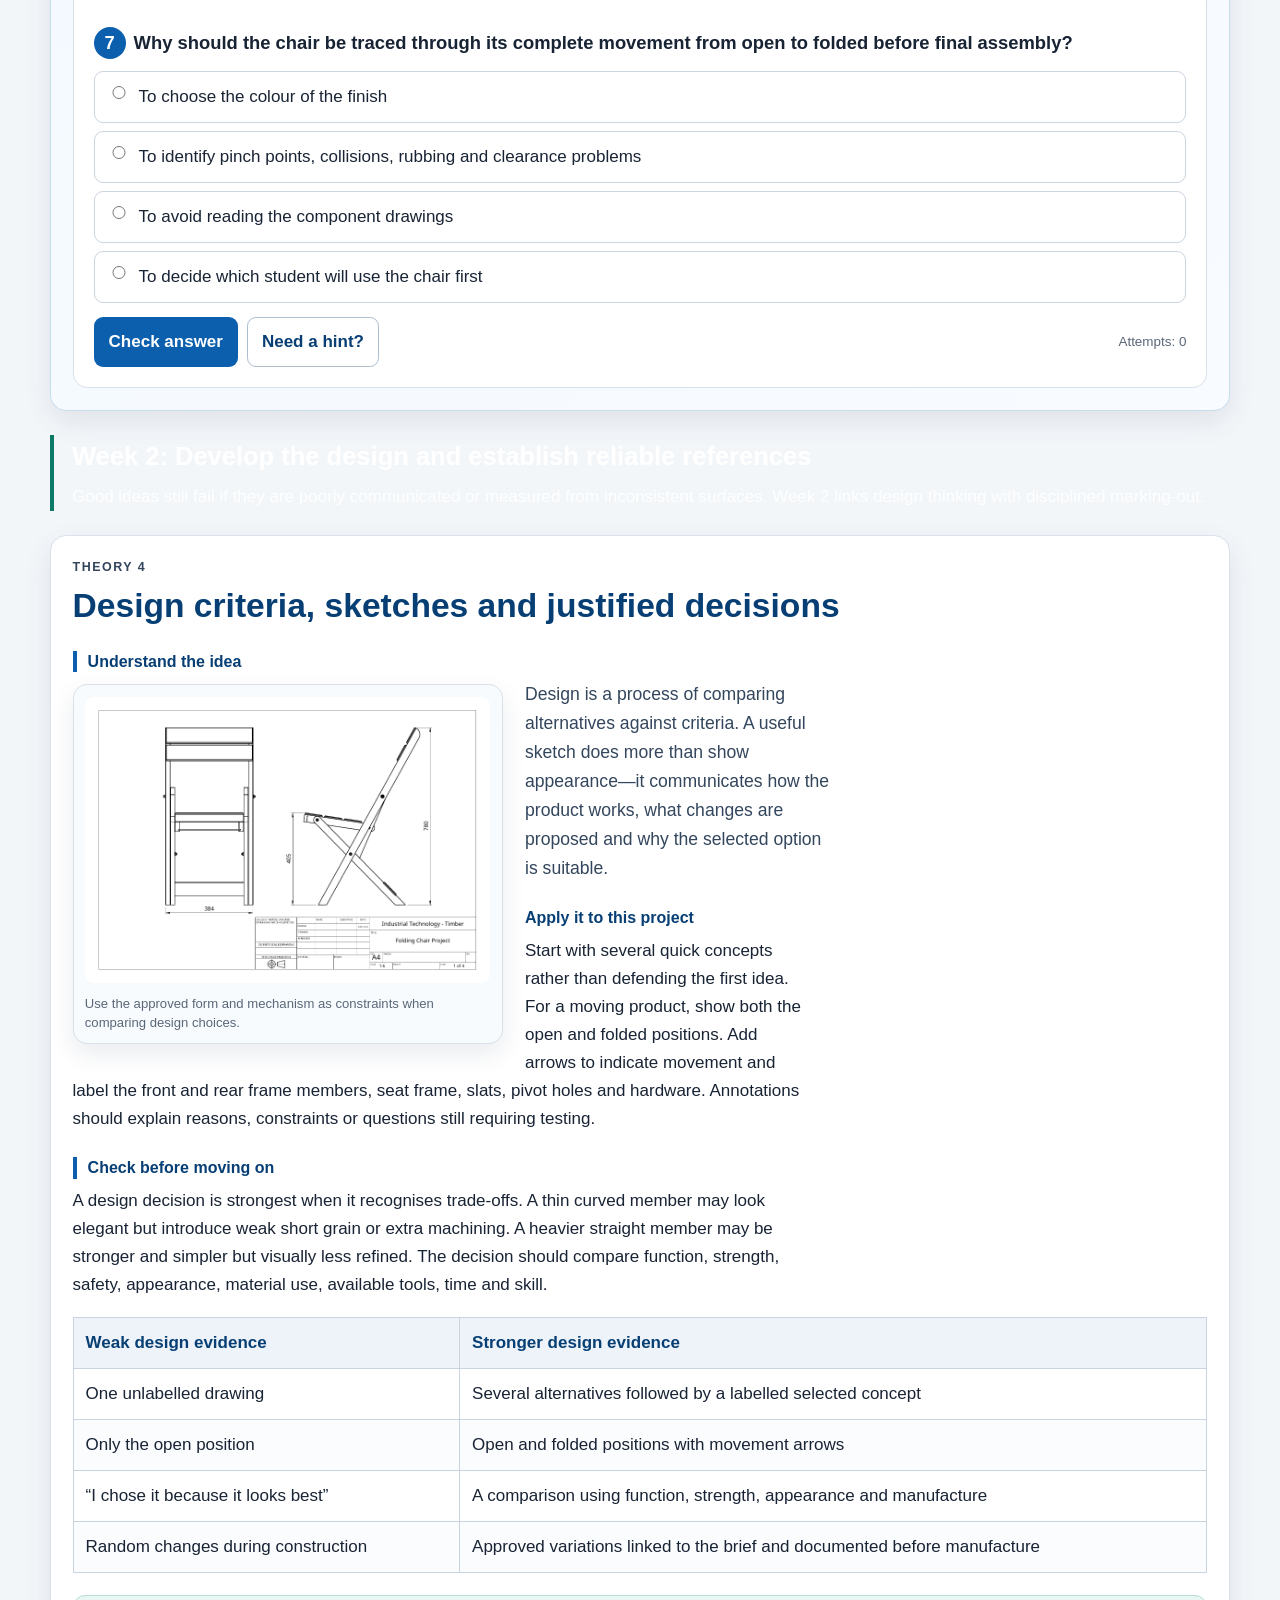
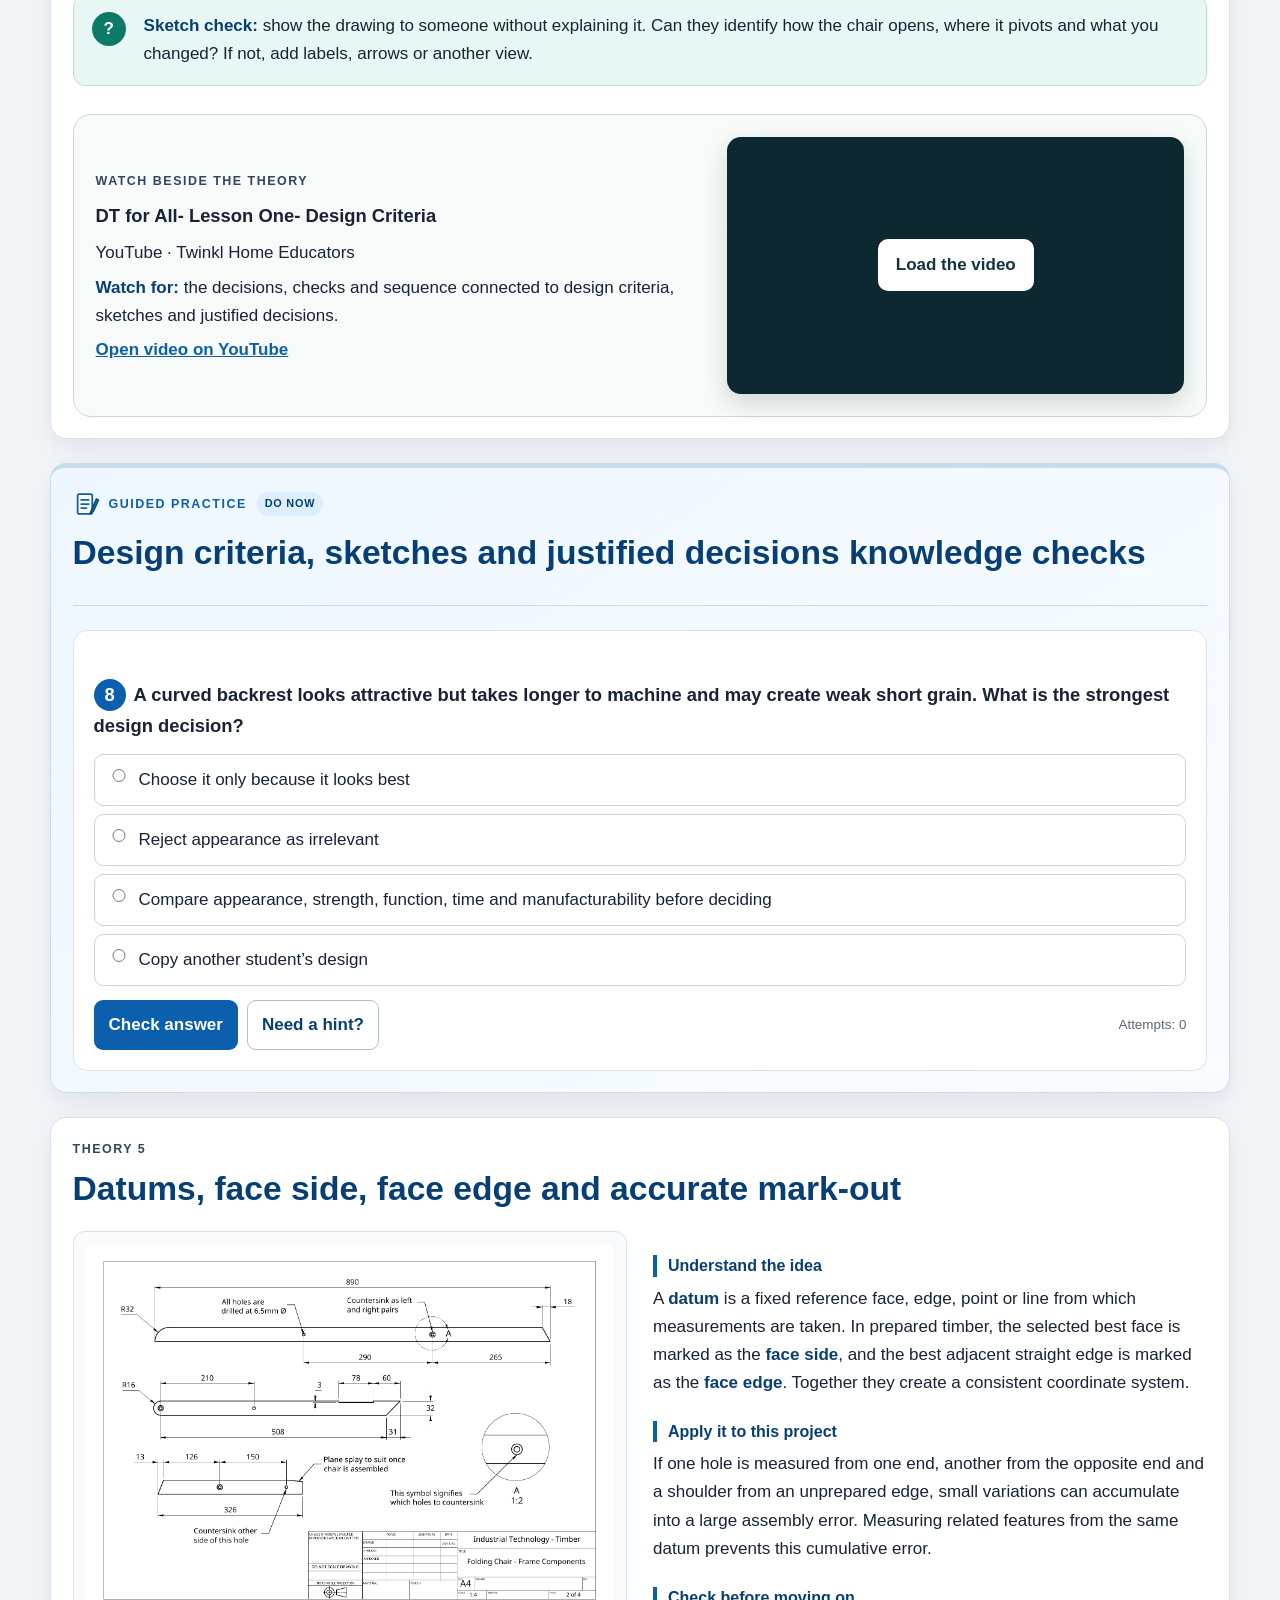
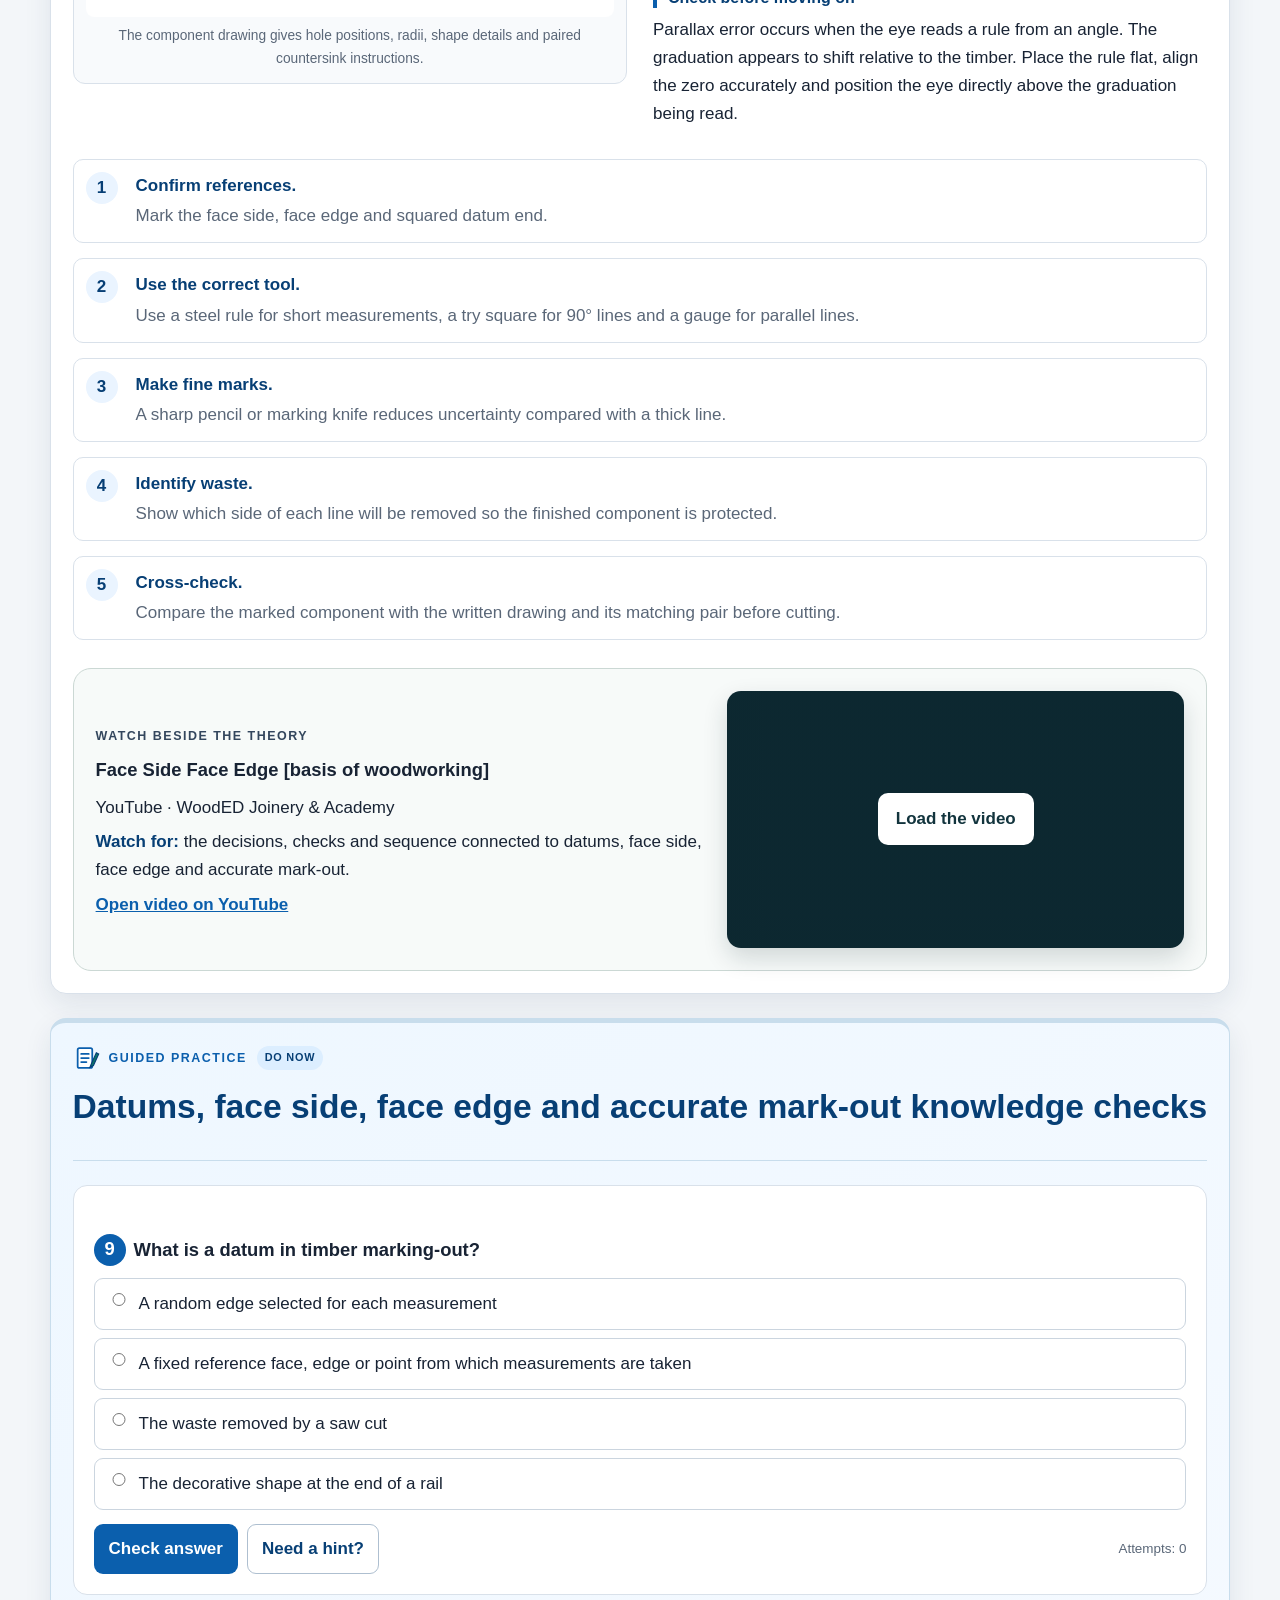
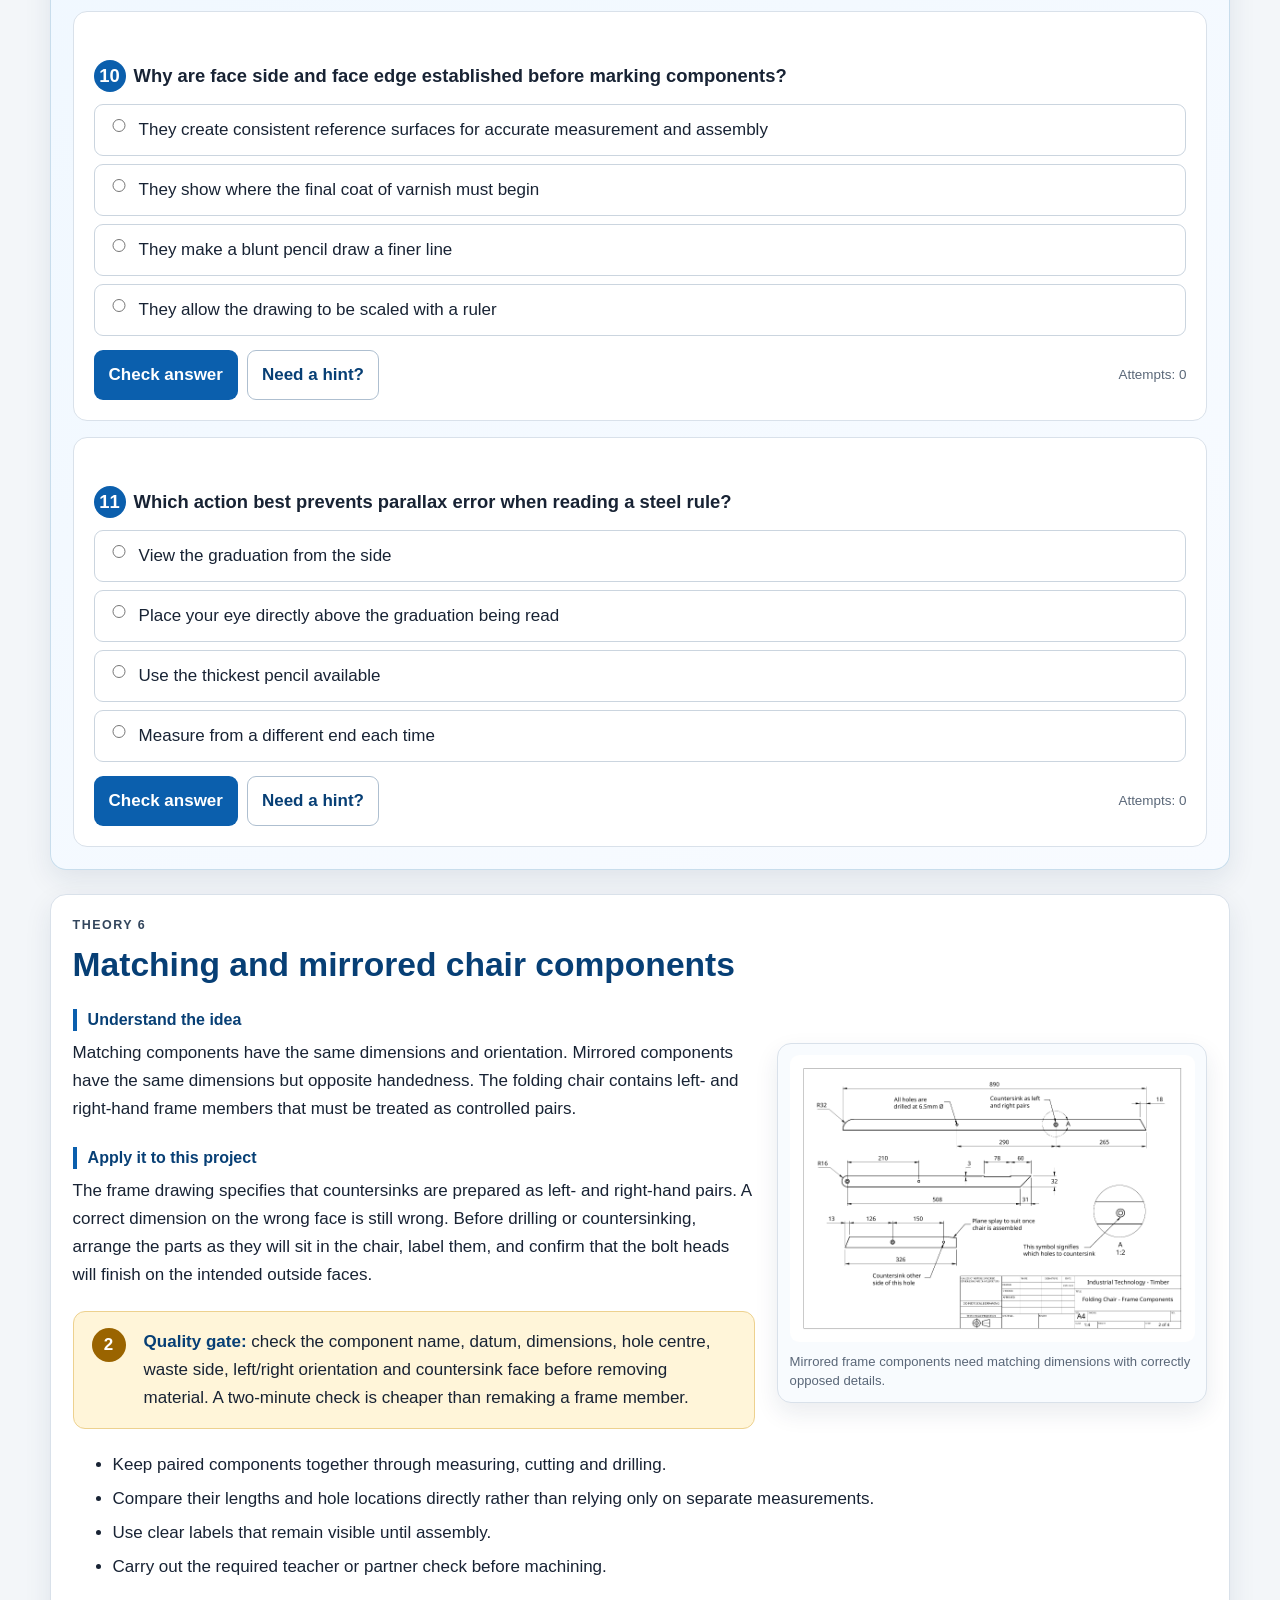
==== commit d4d34008: "Align modules with the Mirror flow" ====
--- a/weeks1-2/index.html
+++ b/weeks1-2/index.html
@@ -9,6 +9,7 @@
 <link href="../styles/course.css" rel="stylesheet"/>
   <link rel="stylesheet" href="../styles/timber-module-alignment.css?v=1">
 <link rel="stylesheet" href="../styles/timber-learning-package.css?v=1">
+  <link rel="stylesheet" href="../mirror-module-flow.css?v=2">
 </head>
 <body>
 <a class="skip-link" href="#main-content">Skip to lesson</a>
@@ -229,5 +230,6 @@
 <script src="lesson-data.js"></script>
 <script src="../scripts/lesson-engine.js"></script>
 <script src="../scripts/timber-learning-package.js?v=1"></script>
+<script src="../mirror-module-flow.js?v=2"></script>
 </body>
 </html>
--- a/mirror-module-flow.css
+++ b/mirror-module-flow.css
@@ -0,0 +1,68 @@
+/* Shared Timber module presentation pattern: Mirror reference. */
+body.mirror-module-flow .module-presentation-card {
+  display: grid;
+  grid-template-columns: minmax(0, 1fr) auto;
+  align-items: center;
+  gap: 24px 32px;
+  min-height: 260px;
+}
+
+body.mirror-module-flow .mirror-module-actions,
+body.mirror-module-flow .mirror-support-actions {
+  display: flex;
+  flex-wrap: wrap;
+  justify-content: flex-end;
+  gap: 10px;
+}
+
+body.mirror-module-flow .student-strip {
+  display: grid;
+  grid-template-columns: 1fr;
+  gap: 14px;
+  margin: 0 0 24px;
+  padding: 0;
+  background: transparent;
+  border: 0;
+  border-radius: 0;
+  box-shadow: none;
+}
+
+body.mirror-module-flow .student-strip h2 { margin: .2rem 0 .35rem; }
+body.mirror-module-flow .student-strip p { margin: .2rem 0; }
+body.mirror-module-flow .student-strip .student-fields {
+  display: grid;
+  grid-template-columns: minmax(0, 1fr) minmax(0, 1fr) minmax(150px, .7fr);
+  gap: 12px;
+  margin: 0;
+}
+body.mirror-module-flow .student-strip .student-fields label { display: grid; gap: 5px; }
+body.mirror-module-flow .student-strip .student-fields input {
+  width: 100%;
+  min-width: 0;
+  min-height: 52px;
+}
+
+body.mirror-module-flow .part-banner.mirror-theory-divider {
+  margin: 34px 0 20px;
+  padding: 0 0 0 18px;
+  color: inherit;
+  background: transparent;
+  border: 0;
+  border-left: 4px solid var(--accent, #315d3a);
+  border-radius: 0;
+  box-shadow: none;
+}
+body.mirror-module-flow .part-banner.mirror-theory-divider h2 { margin: 0 0 6px; }
+body.mirror-module-flow .part-banner.mirror-theory-divider p { margin: 0; }
+
+@media (max-width: 900px) {
+  body.mirror-module-flow .student-strip .student-fields { grid-template-columns: 1fr 1fr; }
+}
+
+@media (max-width: 680px) {
+  body.mirror-module-flow .module-presentation-card { grid-template-columns: 1fr; }
+  body.mirror-module-flow .mirror-module-actions,
+  body.mirror-module-flow .mirror-support-actions { justify-content: flex-start; }
+  body.mirror-module-flow .student-strip .student-fields { grid-template-columns: 1fr; }
+}
+
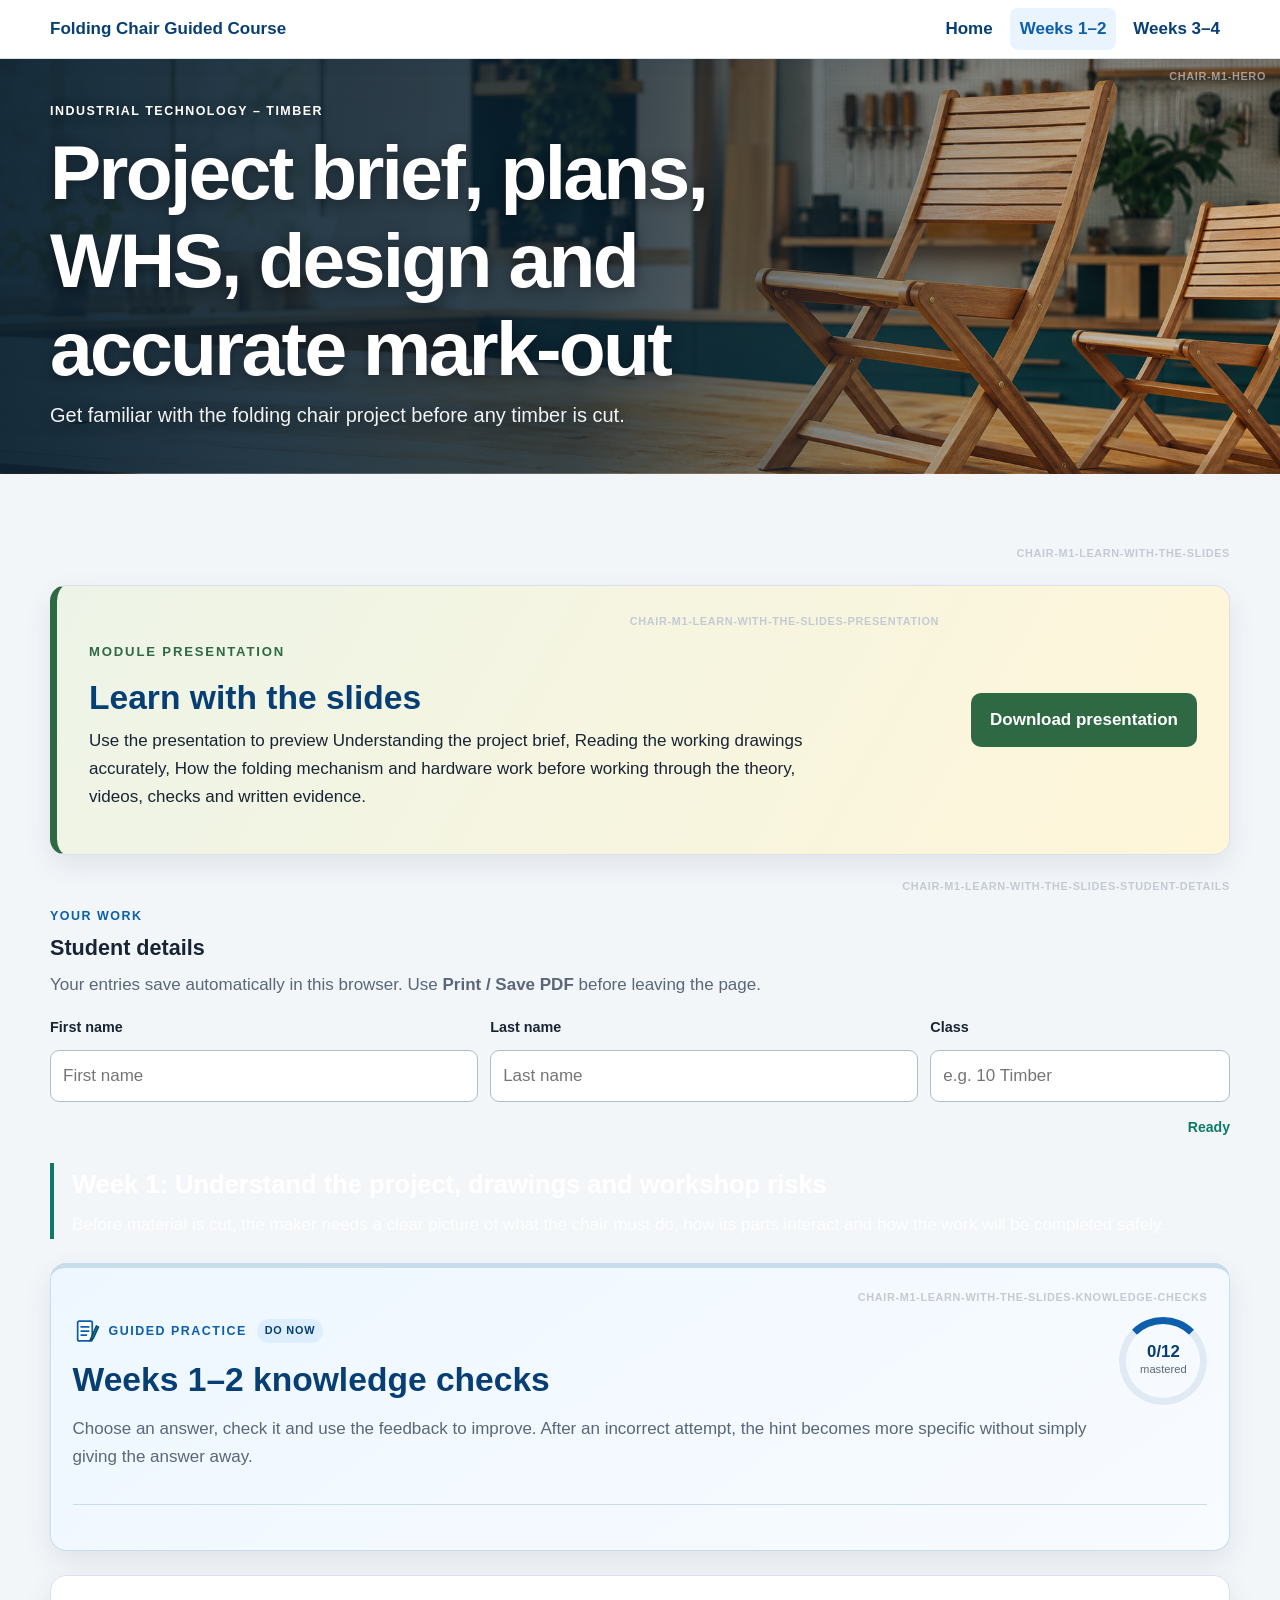
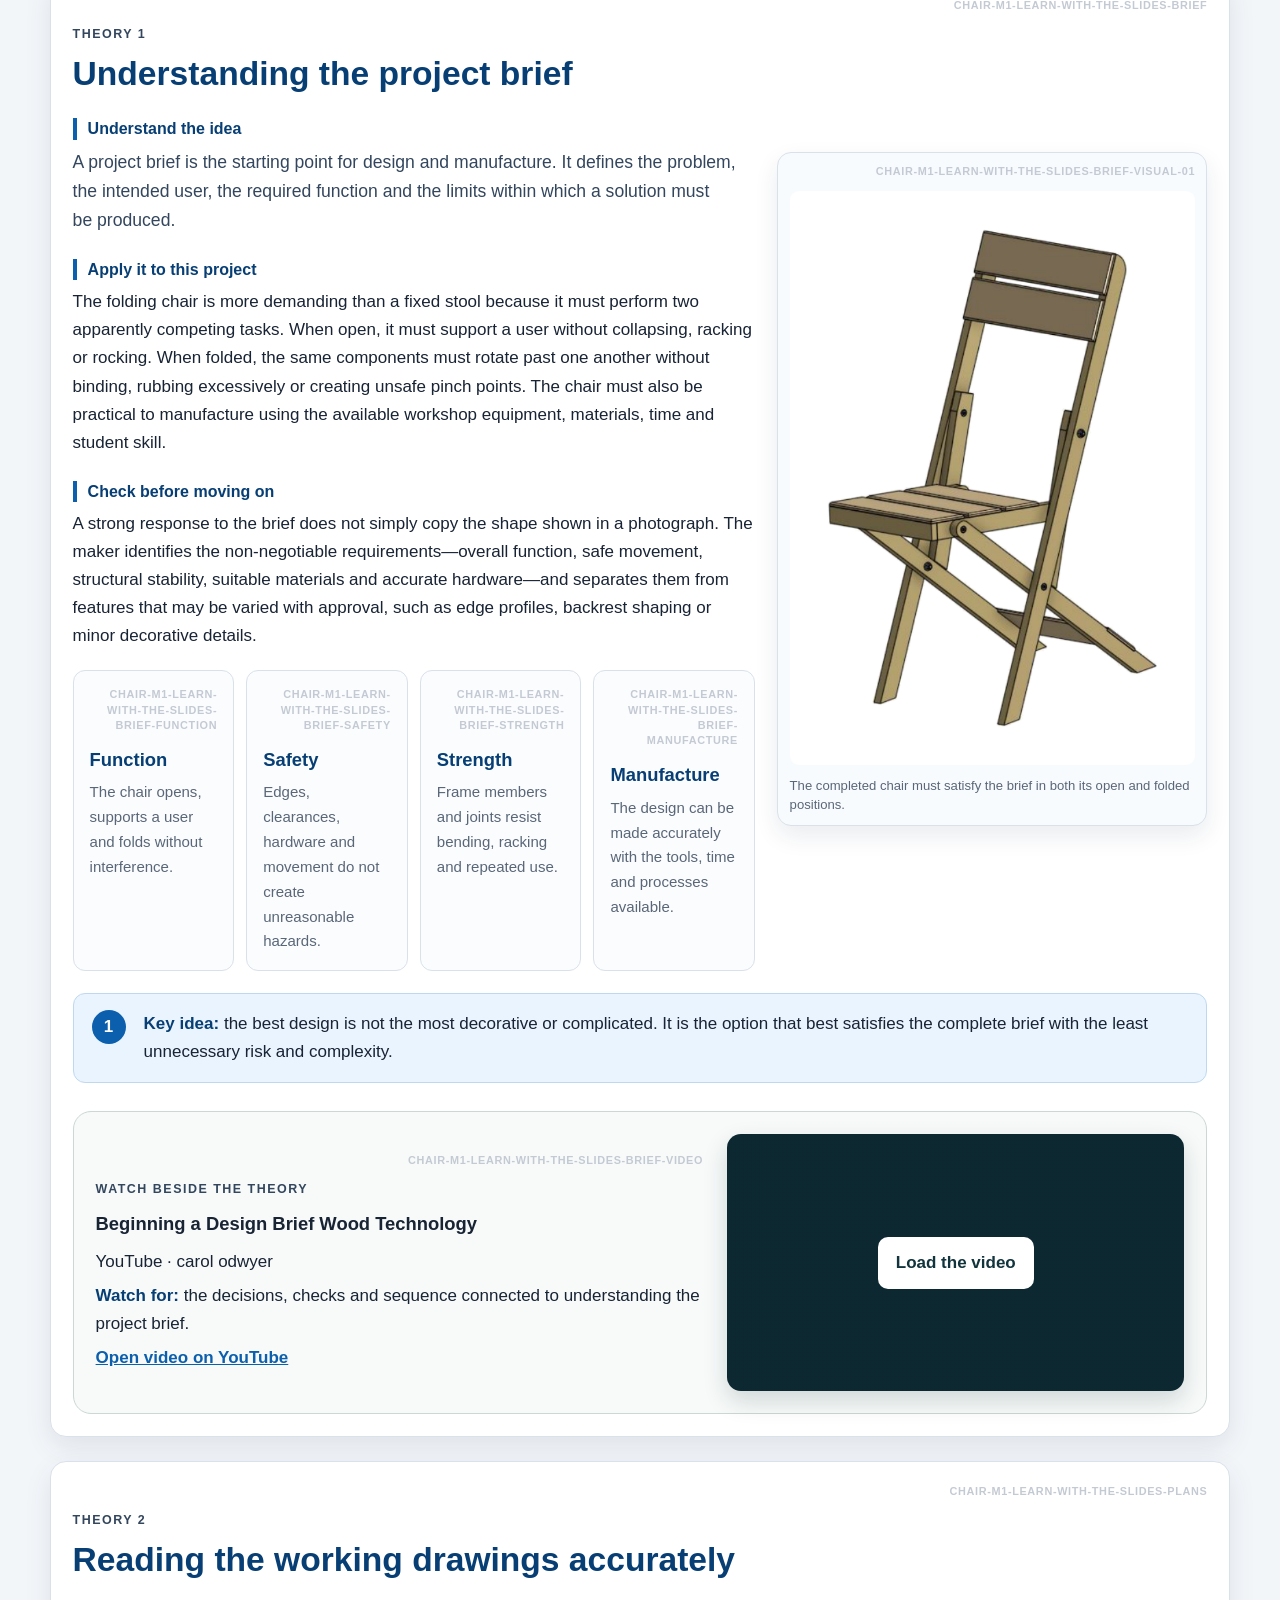
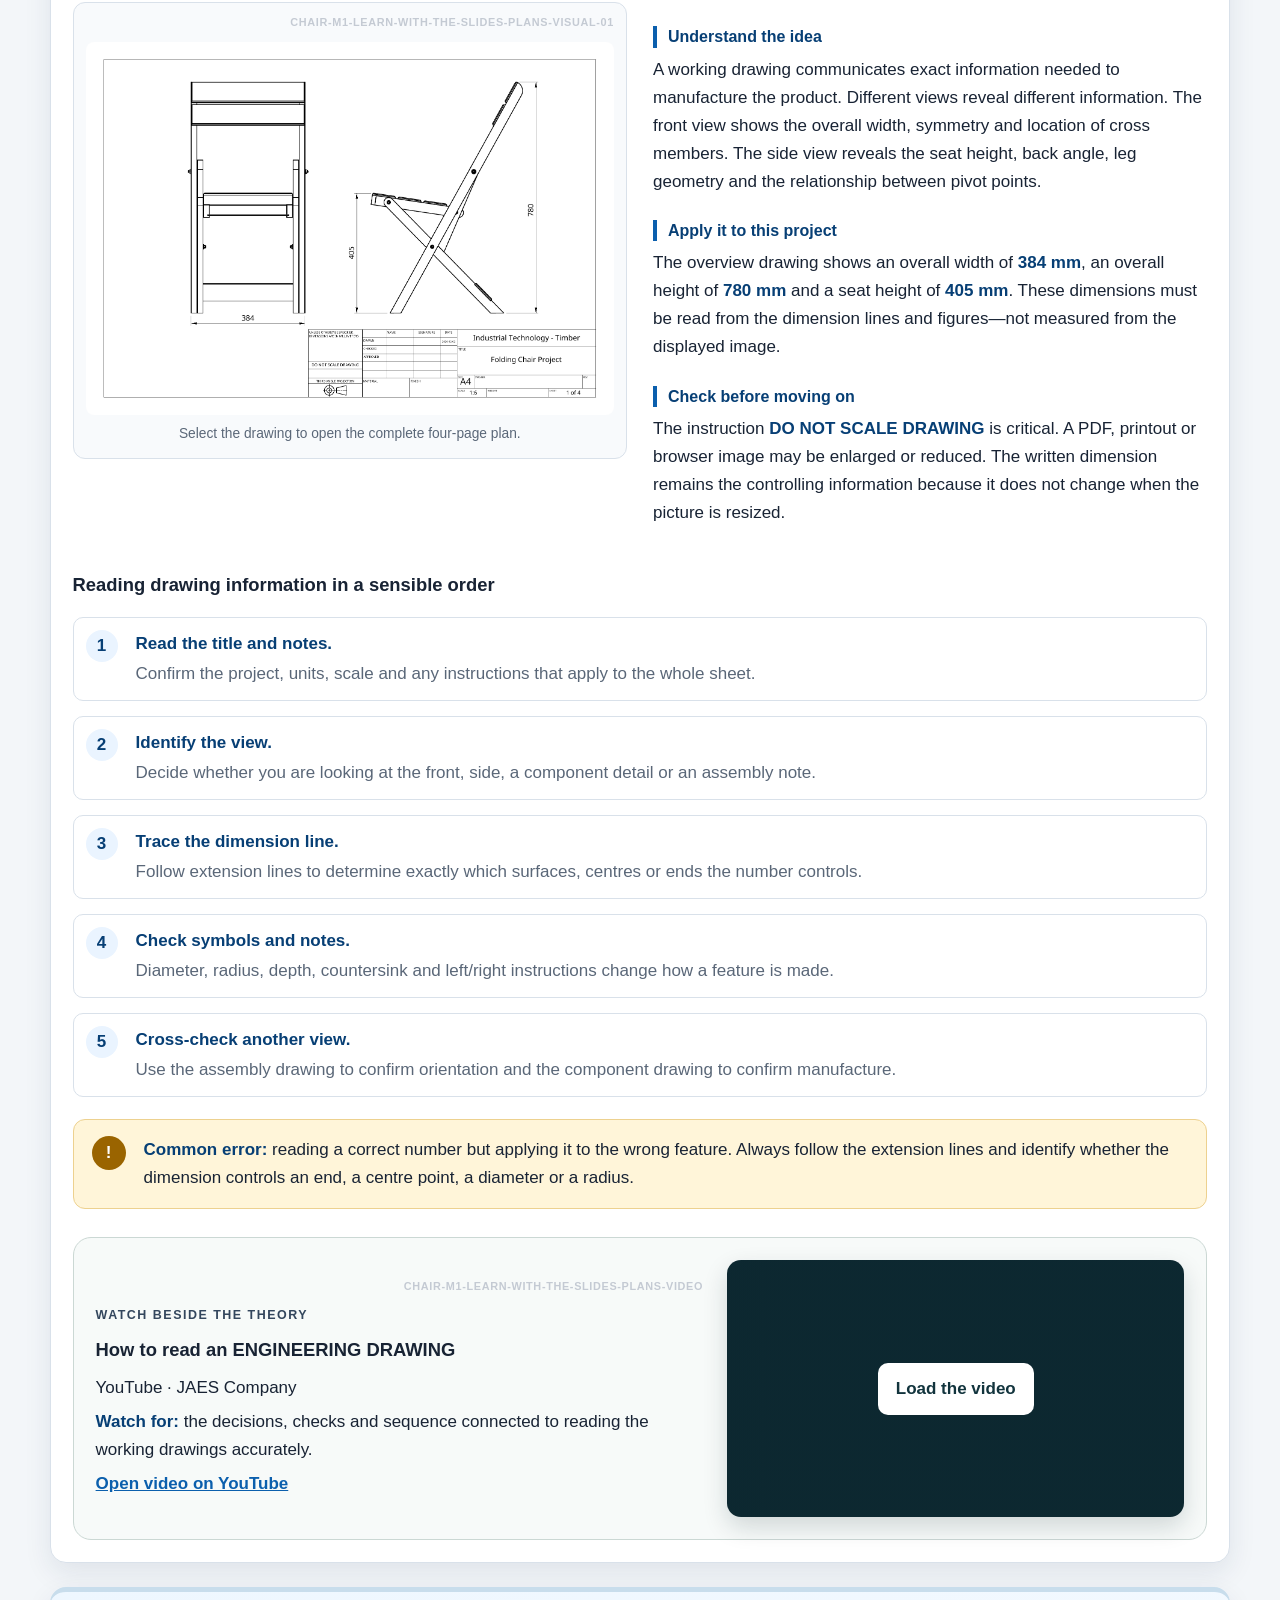
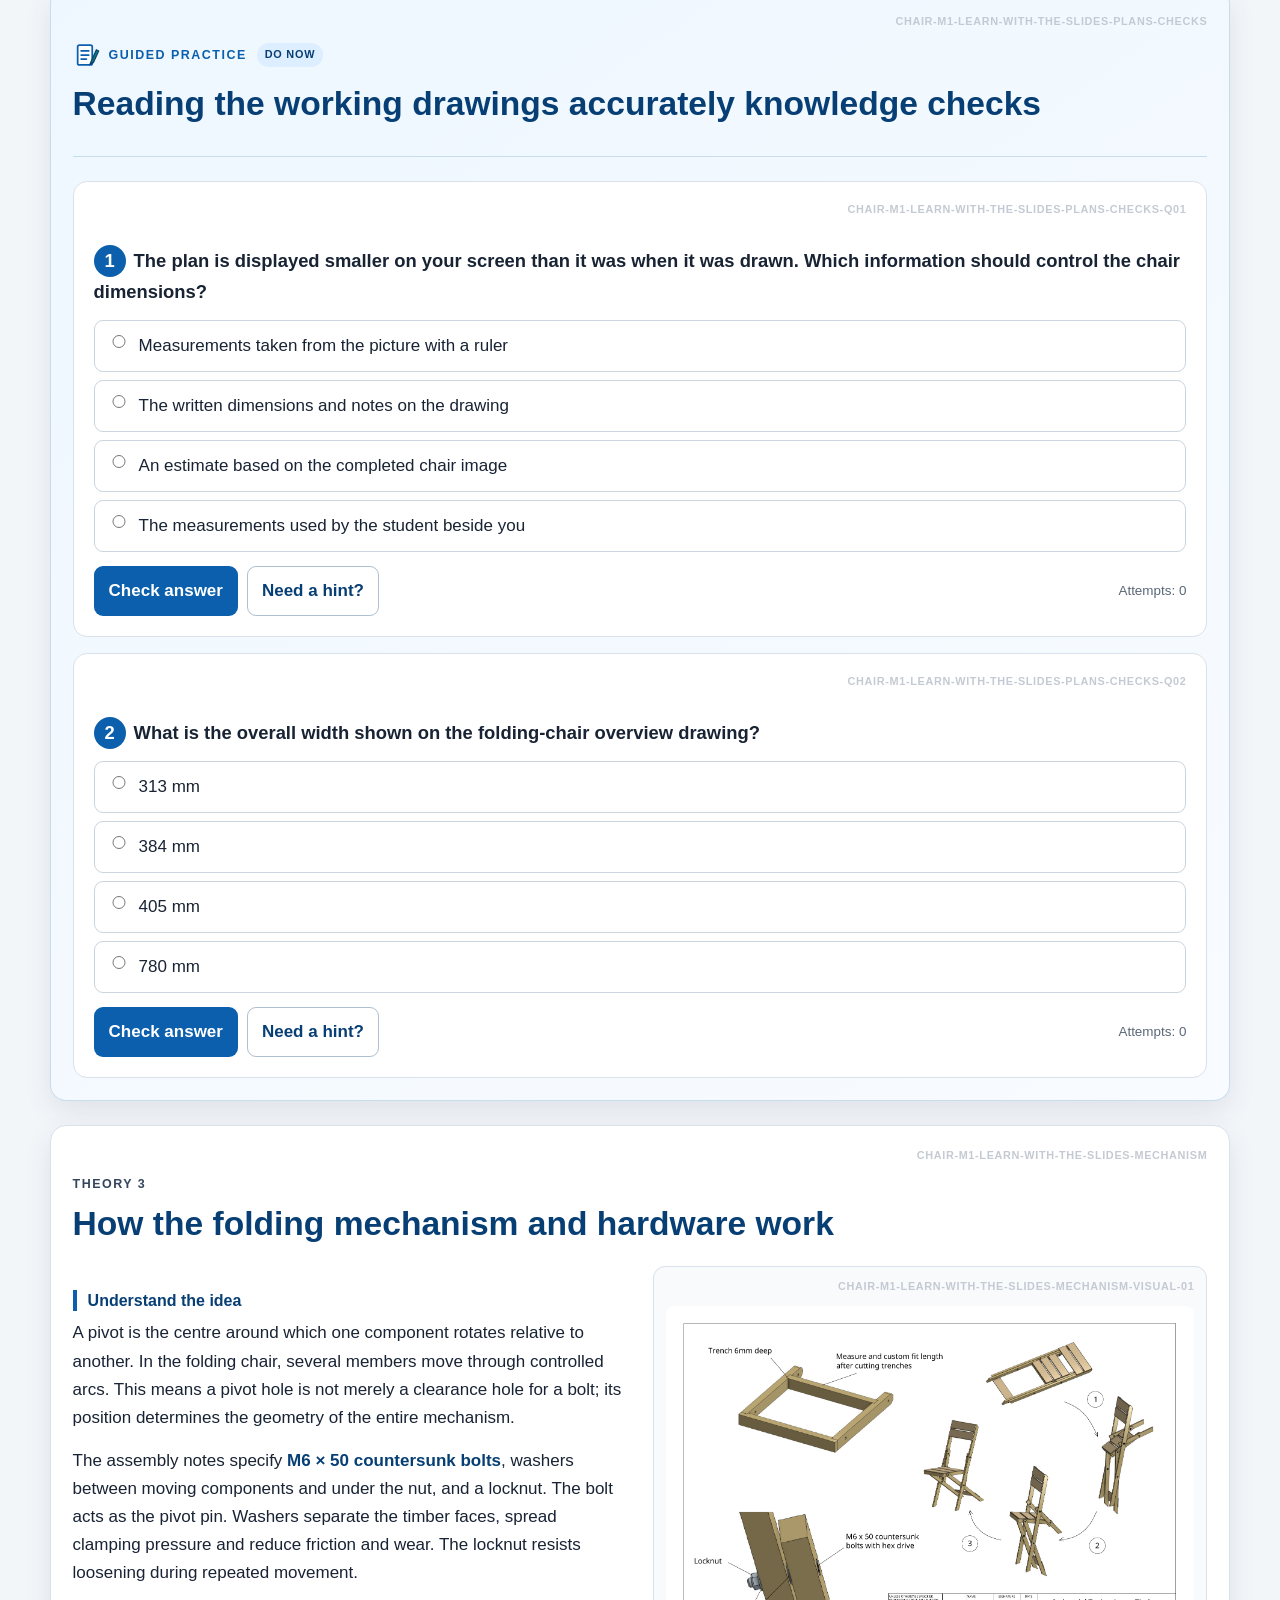
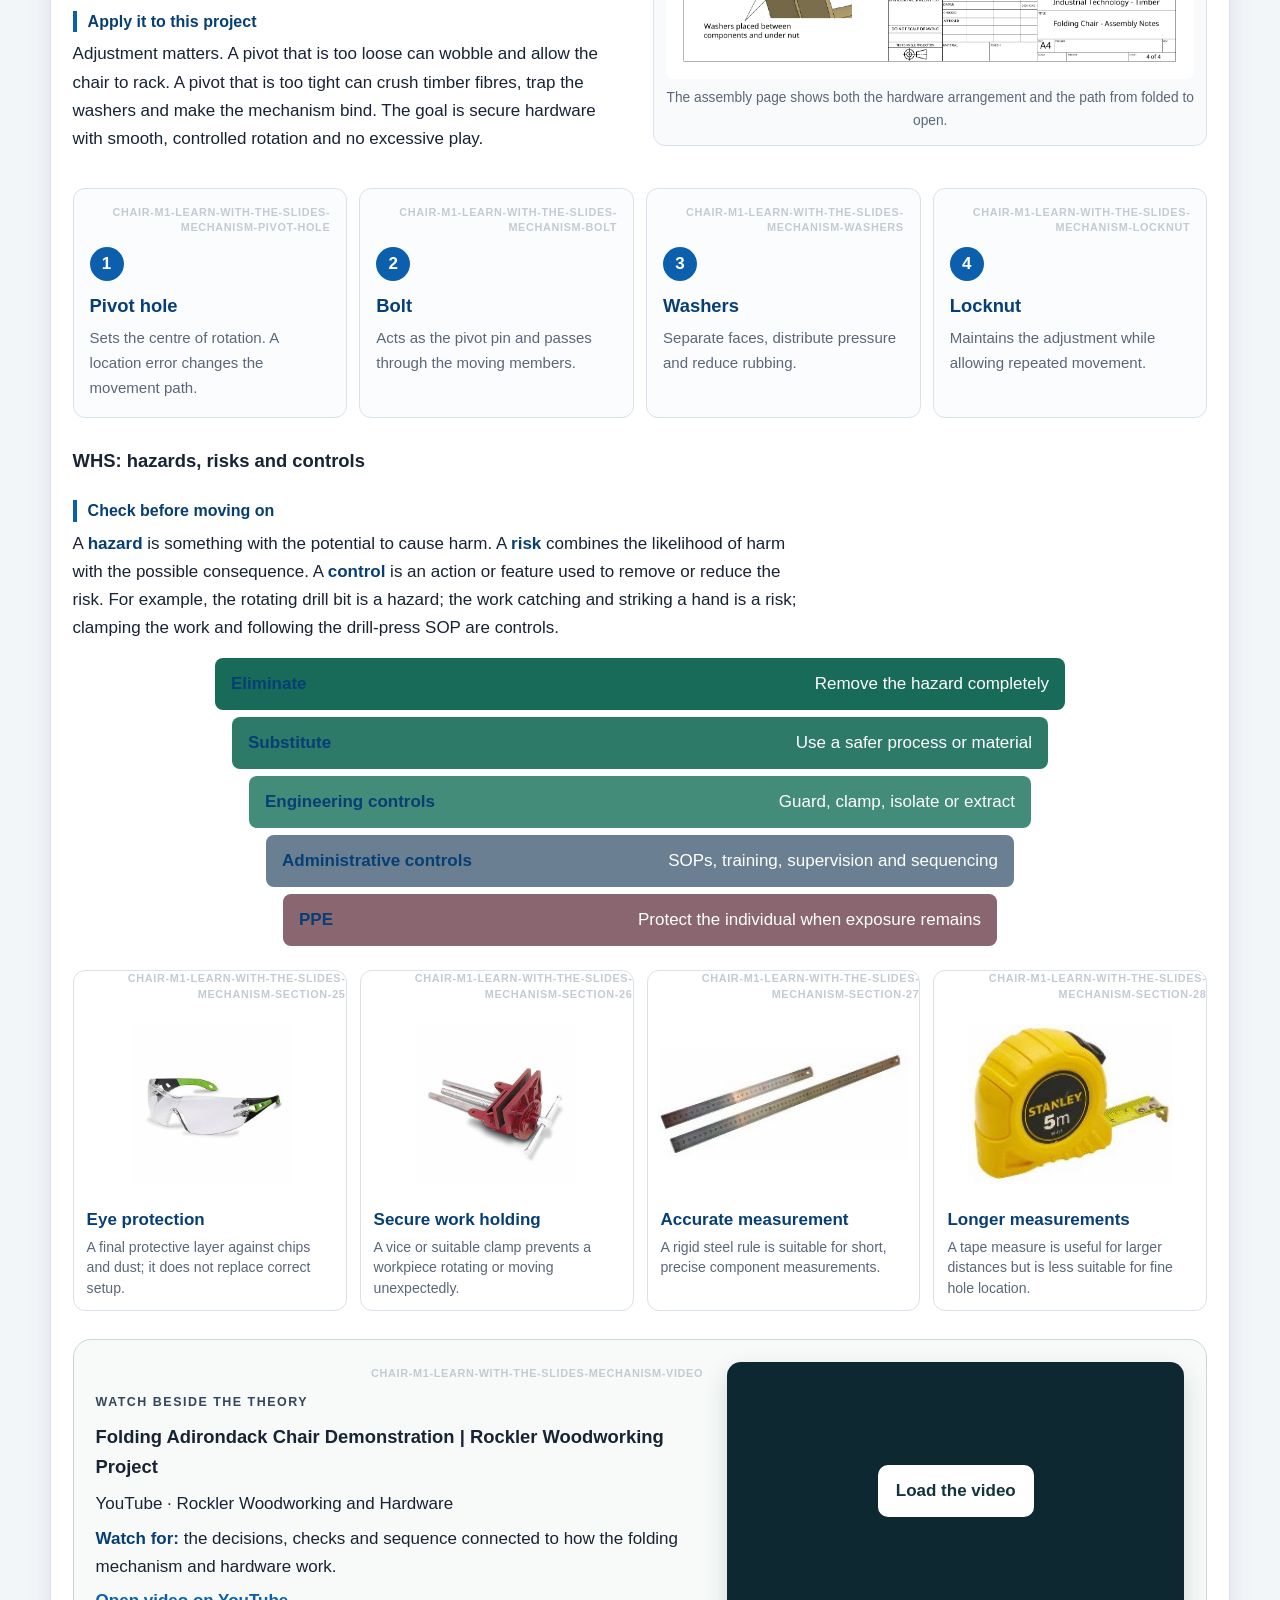
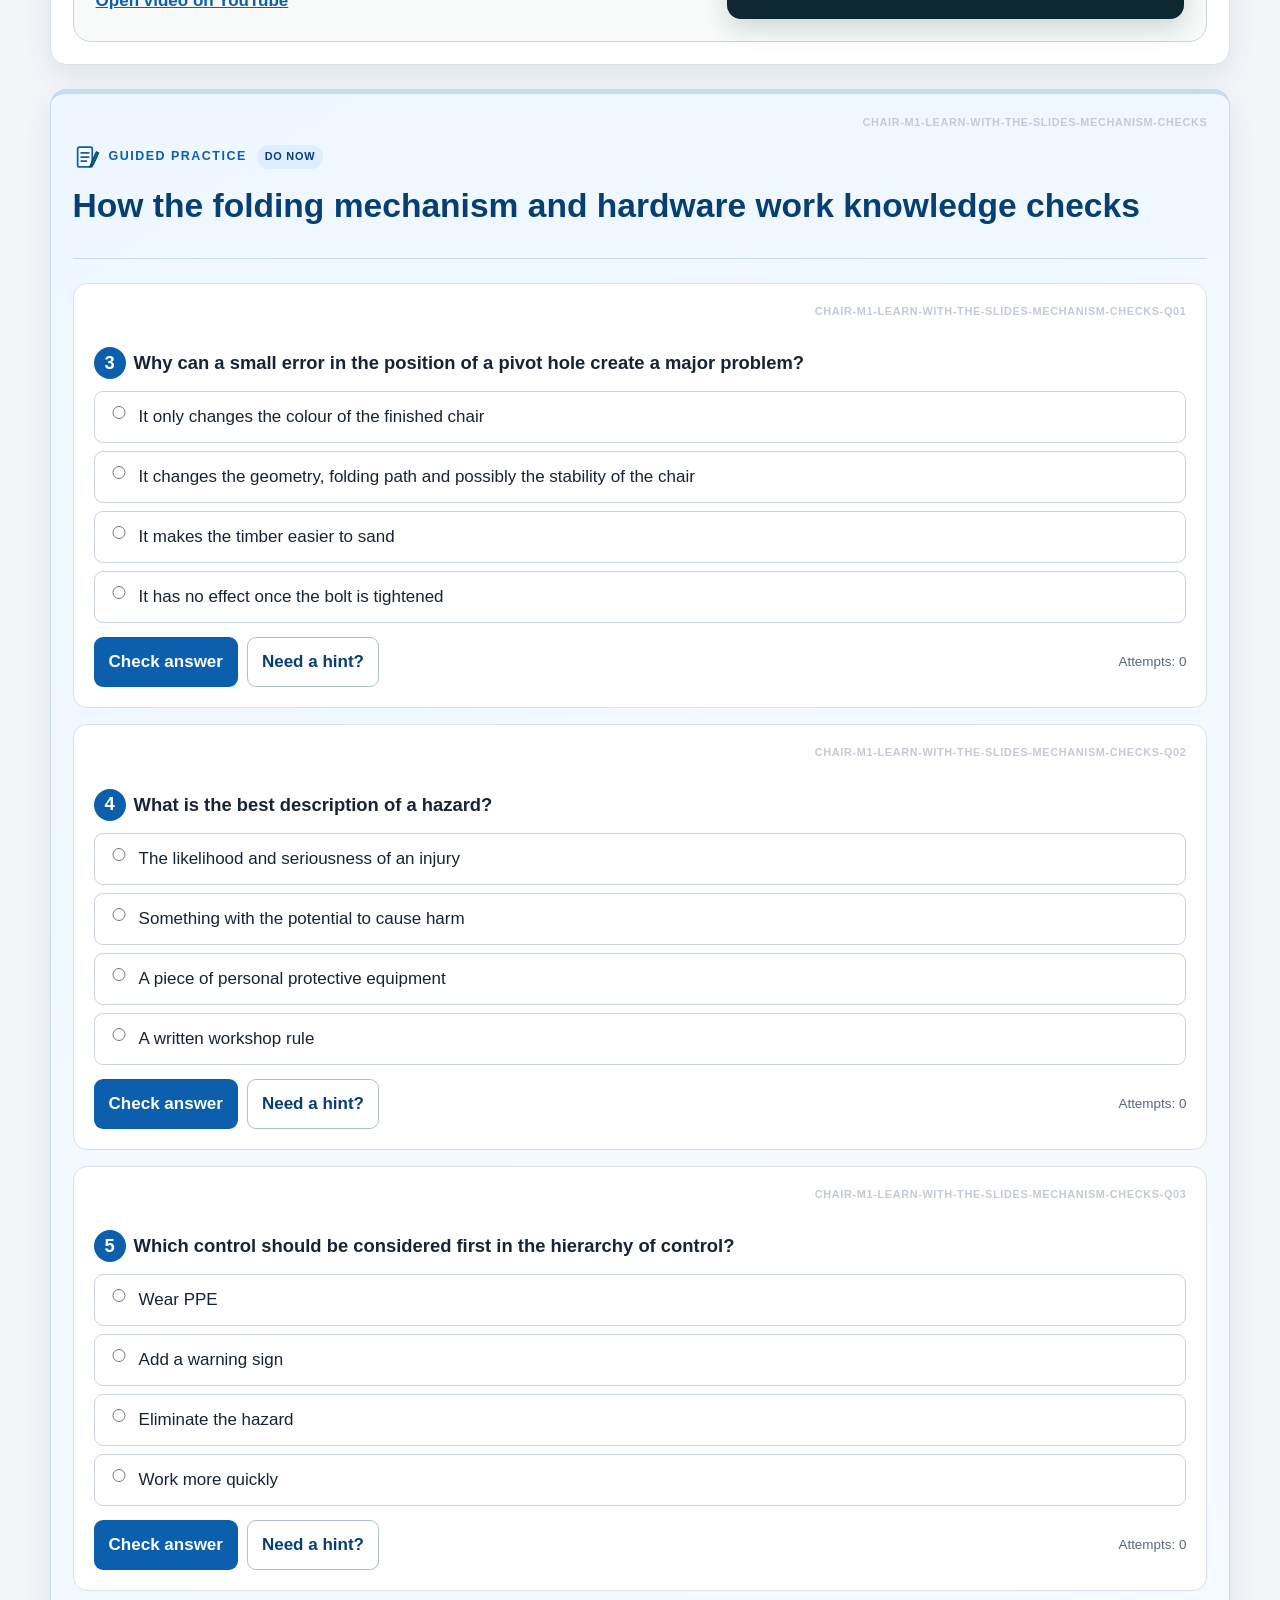
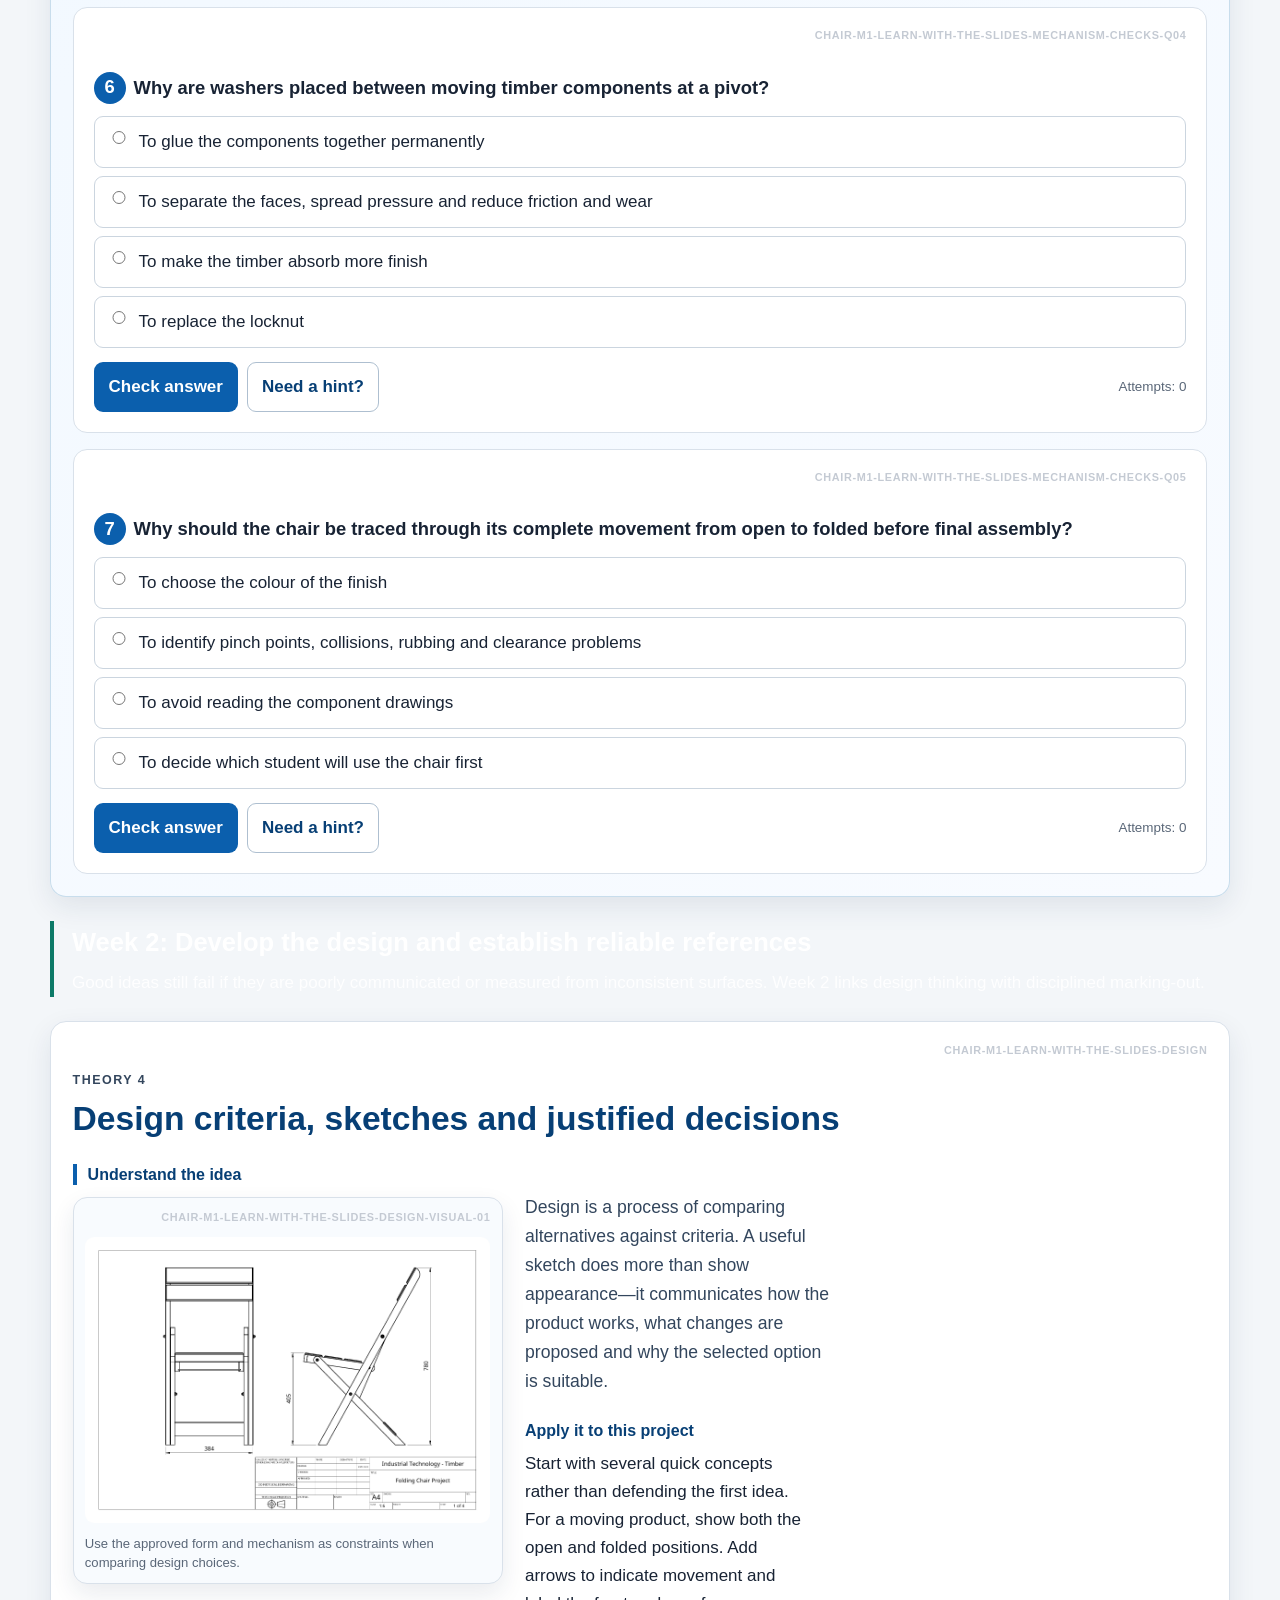
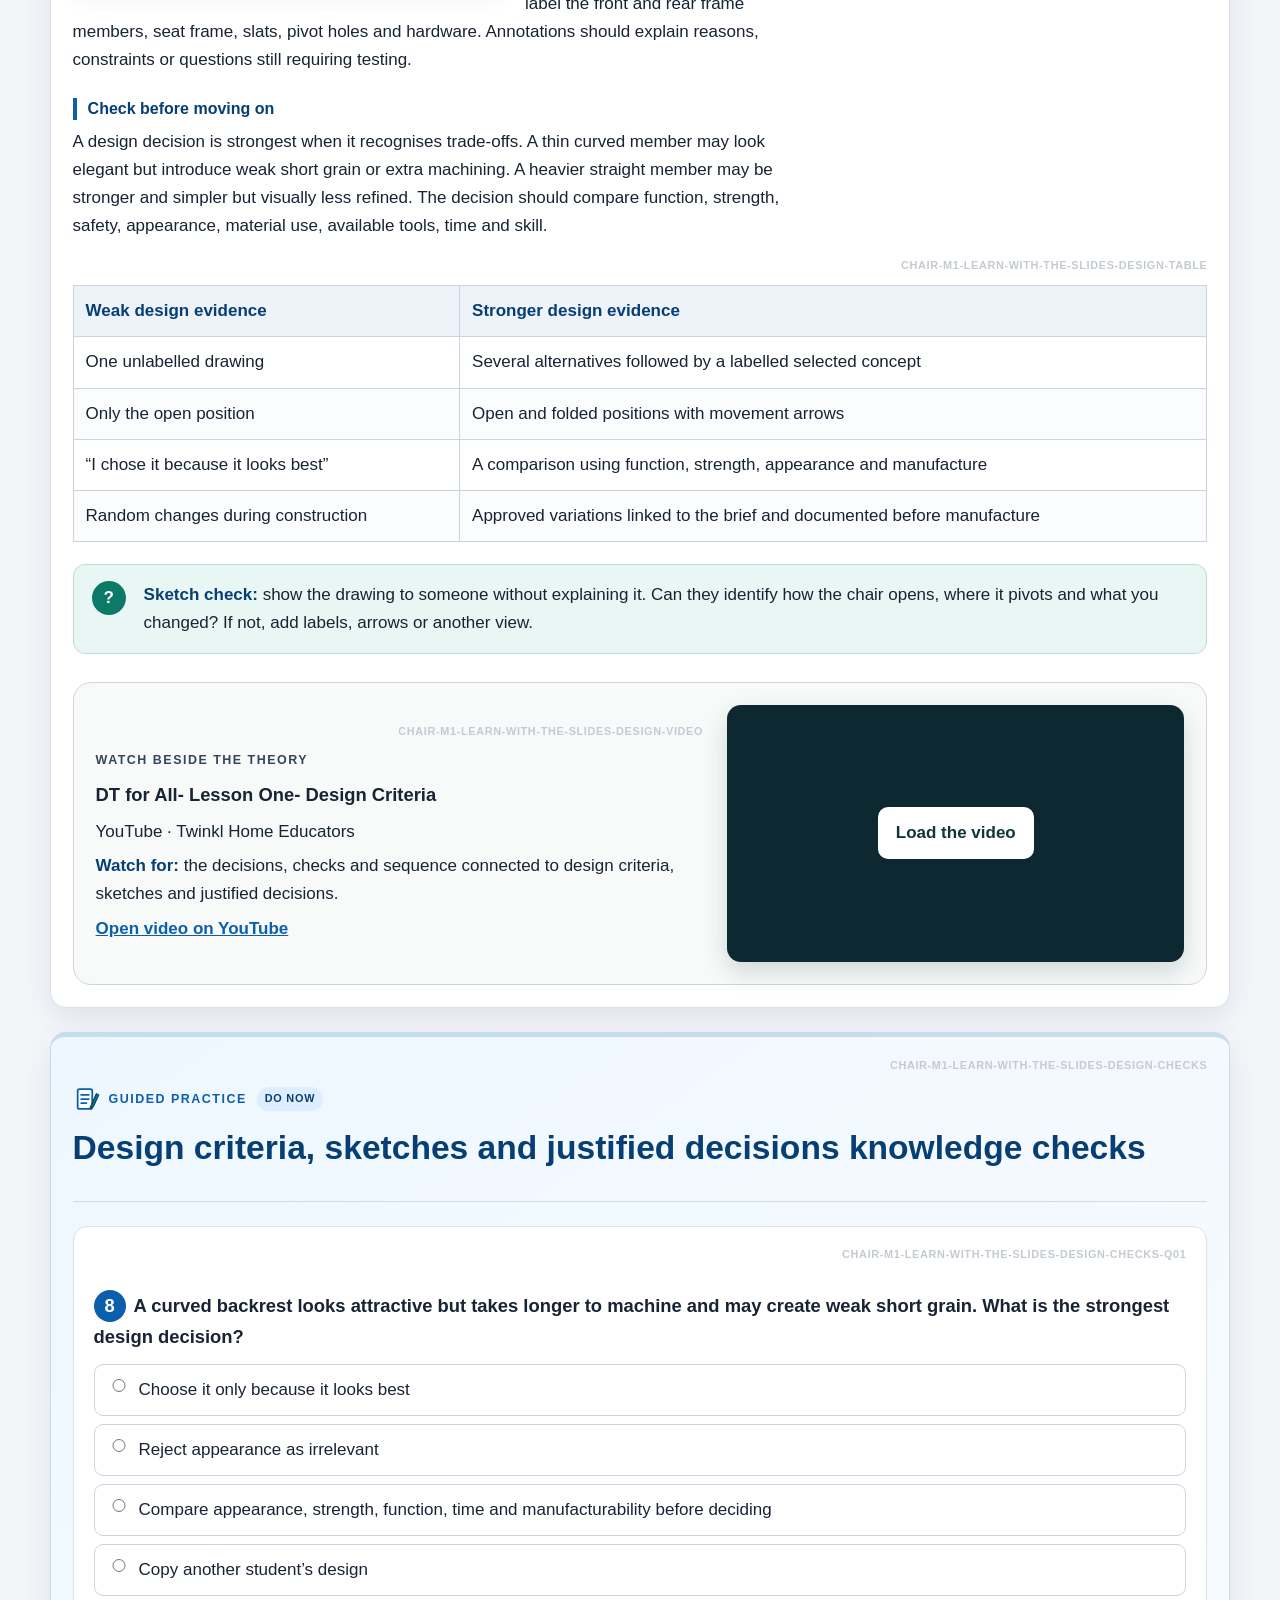
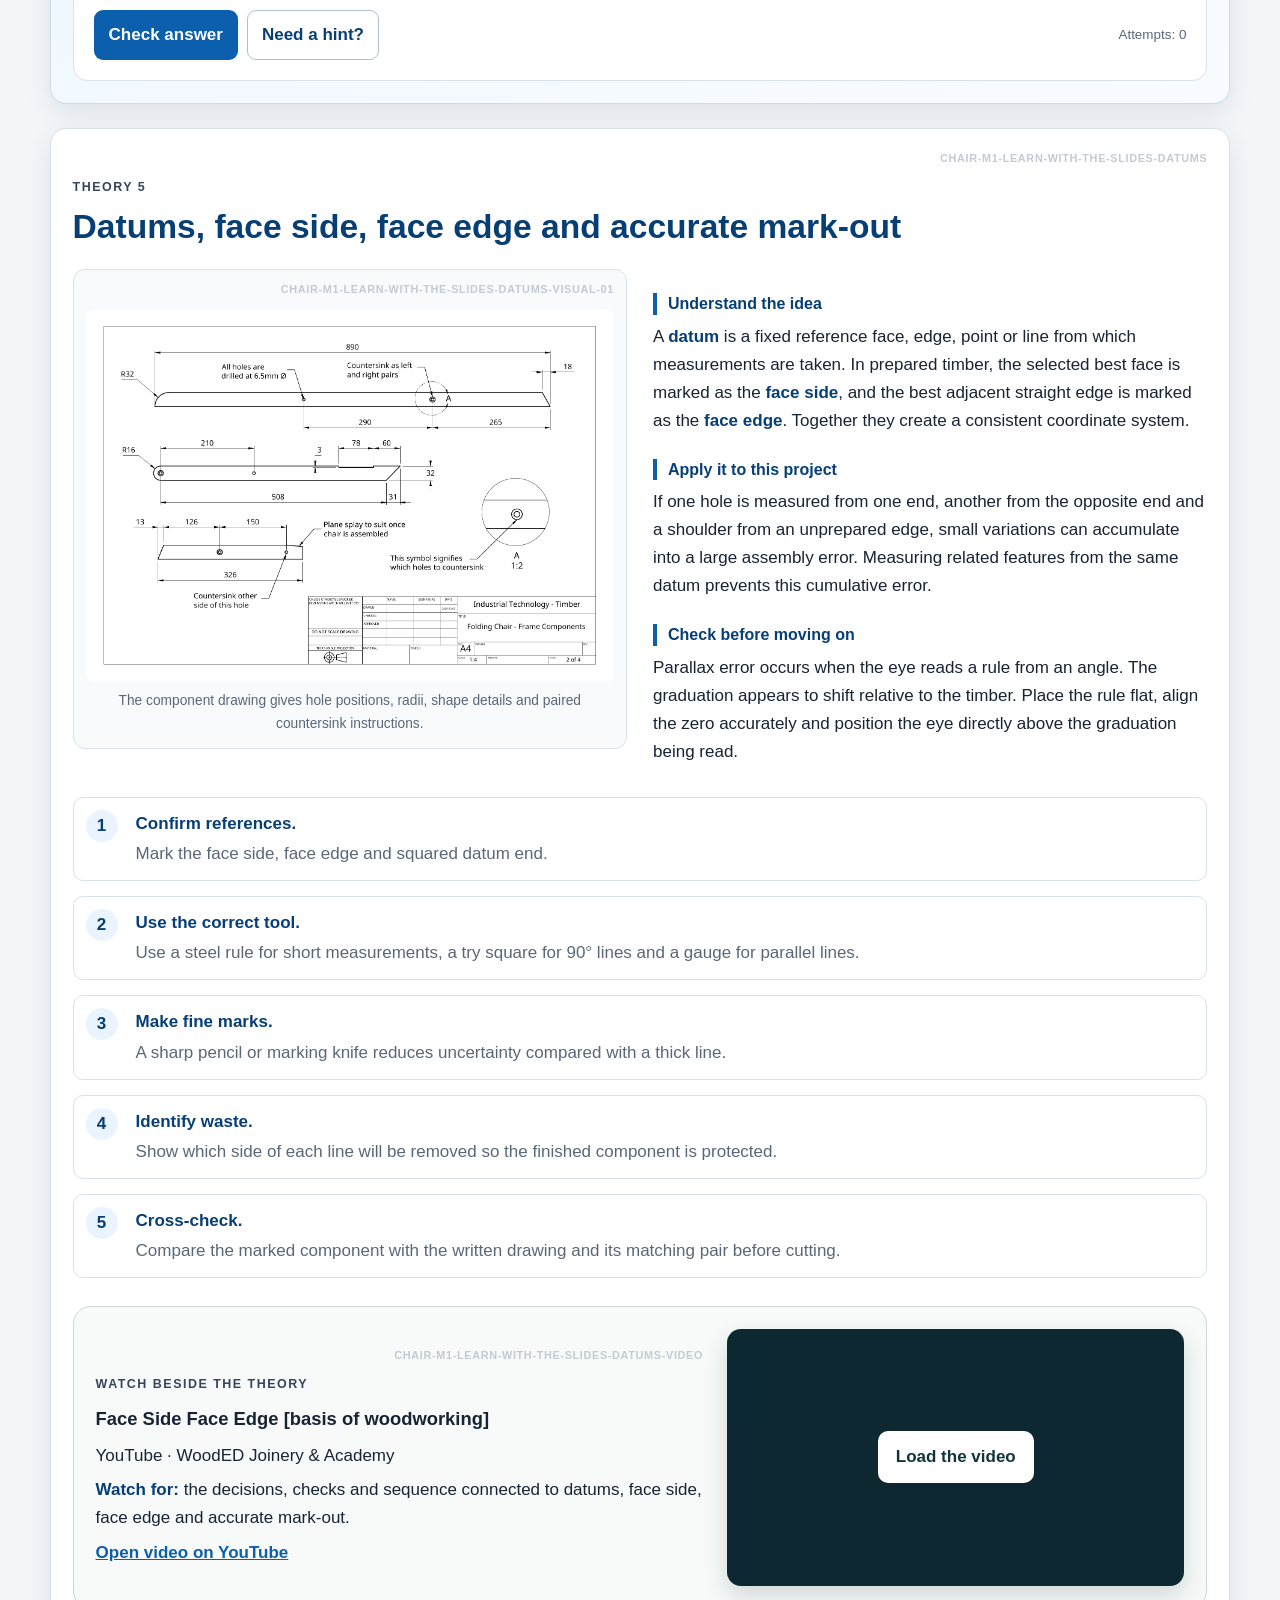
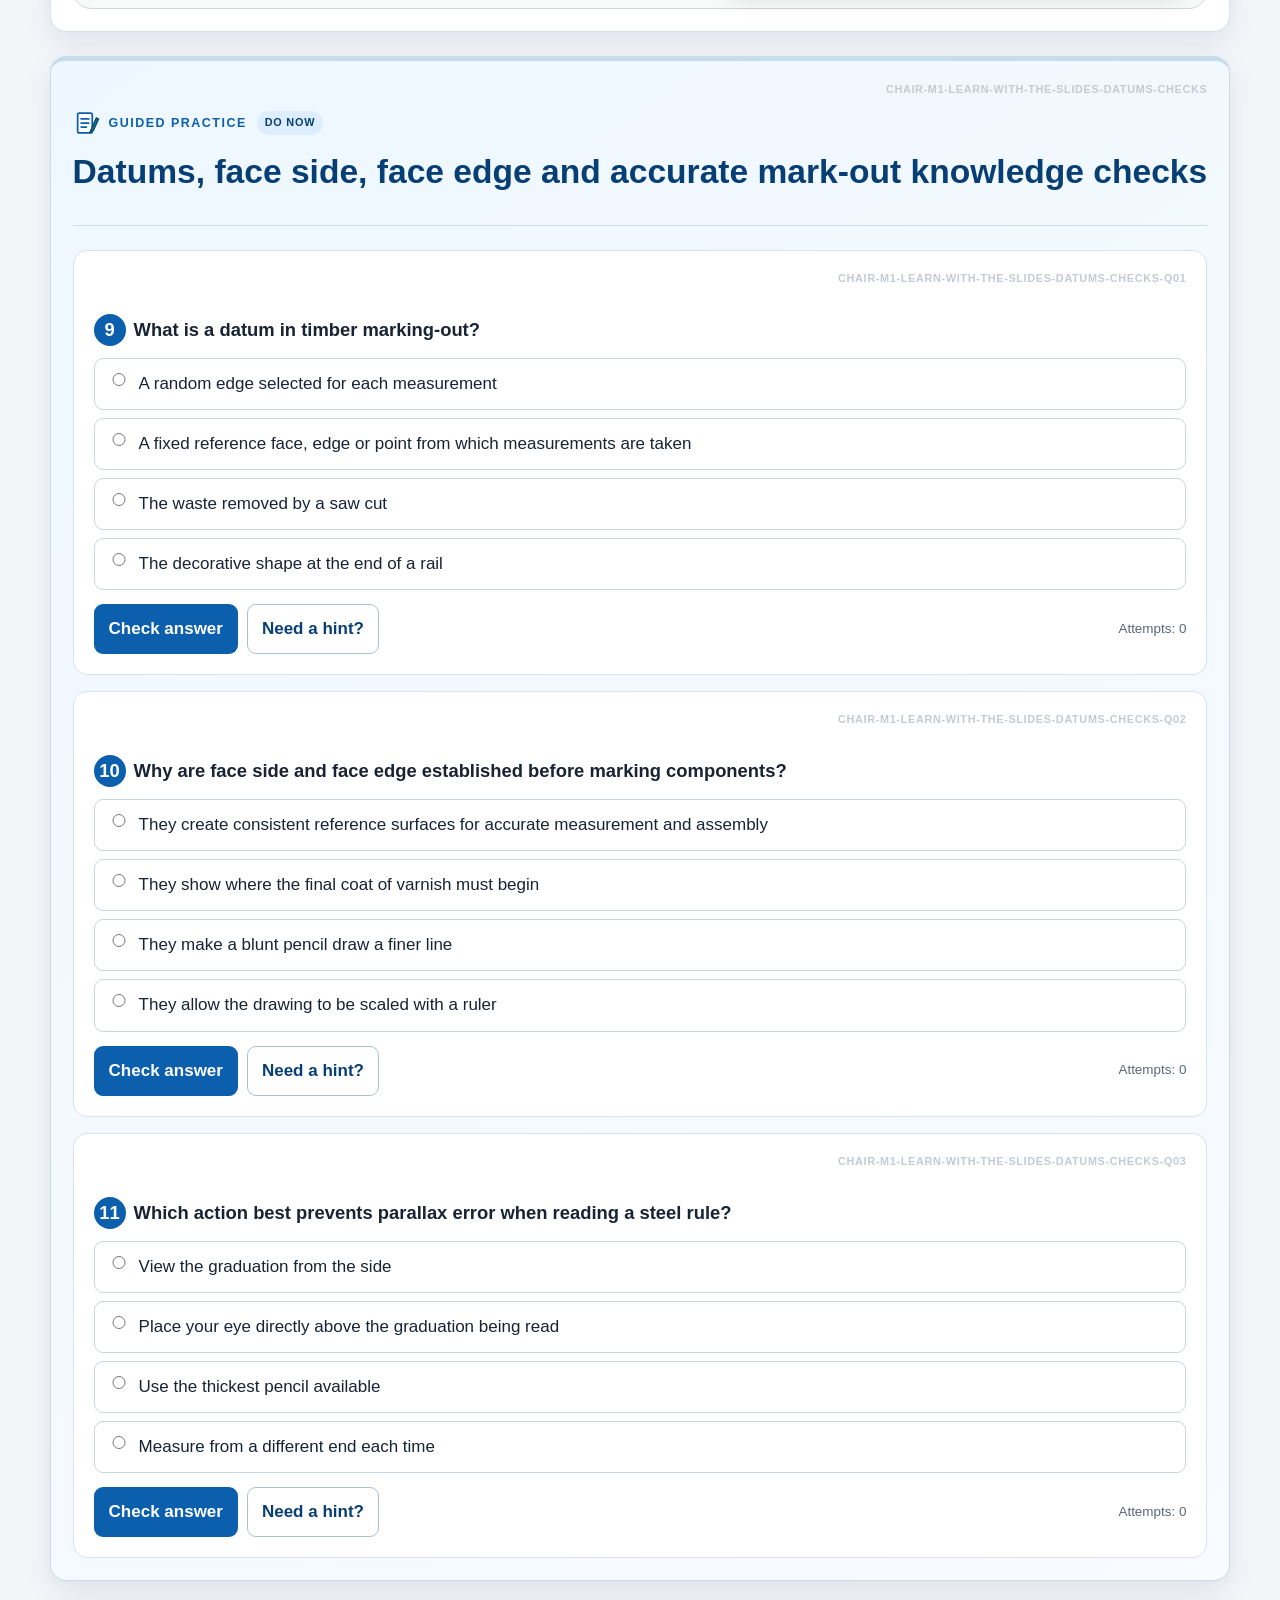
==== commit 27d7bb1c: "Add clickable section reference codes" ====
--- a/weeks1-2/index.html
+++ b/weeks1-2/index.html
@@ -10,6 +10,7 @@
   <link rel="stylesheet" href="../styles/timber-module-alignment.css?v=1">
 <link rel="stylesheet" href="../styles/timber-learning-package.css?v=1">
   <link rel="stylesheet" href="../mirror-module-flow.css?v=2">
+  <link rel="stylesheet" href="../section-reference.css">
 </head>
 <body>
 <a class="skip-link" href="#main-content">Skip to lesson</a>
@@ -231,5 +232,7 @@
 <script src="../scripts/lesson-engine.js"></script>
 <script src="../scripts/timber-learning-package.js?v=1"></script>
 <script src="../mirror-module-flow.js?v=2"></script>
+  <script src="../vendor/html2canvas.min.js"></script>
+  <script src="../section-reference.js" data-site-code="CHAIR"></script>
 </body>
 </html>
--- a/section-reference.css
+++ b/section-reference.css
@@ -0,0 +1,72 @@
+.section-reference {
+  display: block;
+  max-width: 100%;
+  min-width: 0;
+  width: auto;
+  margin: 0 0 12px auto;
+  color: #c4cad3;
+  font-size: 0.68rem;
+  font-weight: 700;
+  letter-spacing: 0.06em;
+  line-height: 1.4;
+  text-decoration: none;
+  text-align: right;
+  text-transform: uppercase;
+  overflow-wrap: anywhere;
+}
+
+.section-reference-overlay-target {
+  position: relative;
+}
+
+.section-reference-layout-safe {
+  min-width: 0;
+  overflow-wrap: anywhere;
+}
+
+.section-reference--overlay {
+  margin: 0;
+  position: absolute;
+  right: 14px;
+  top: 10px;
+  z-index: 6;
+}
+
+.section-reference--on-dark {
+  color: rgba(255, 255, 255, 0.5);
+}
+
+.section-reference--on-dark:hover,
+.section-reference--on-dark:focus-visible {
+  color: rgba(255, 255, 255, 0.92);
+}
+
+.section-reference:hover,
+.section-reference:focus-visible {
+  color: #0757a0;
+  text-decoration: underline;
+  text-underline-offset: 3px;
+}
+
+.section-reference:focus-visible {
+  outline: 2px solid #0757a0;
+  outline-offset: 3px;
+  border-radius: 2px;
+}
+
+.section-reference.is-copied {
+  color: #667085;
+}
+
+.section-reference.is-capturing,
+.section-reference.is-capturing:focus-visible {
+  color: #c4cad3;
+  outline: none;
+  text-decoration: none;
+}
+
+@media print {
+  .section-reference {
+    display: none;
+  }
+}
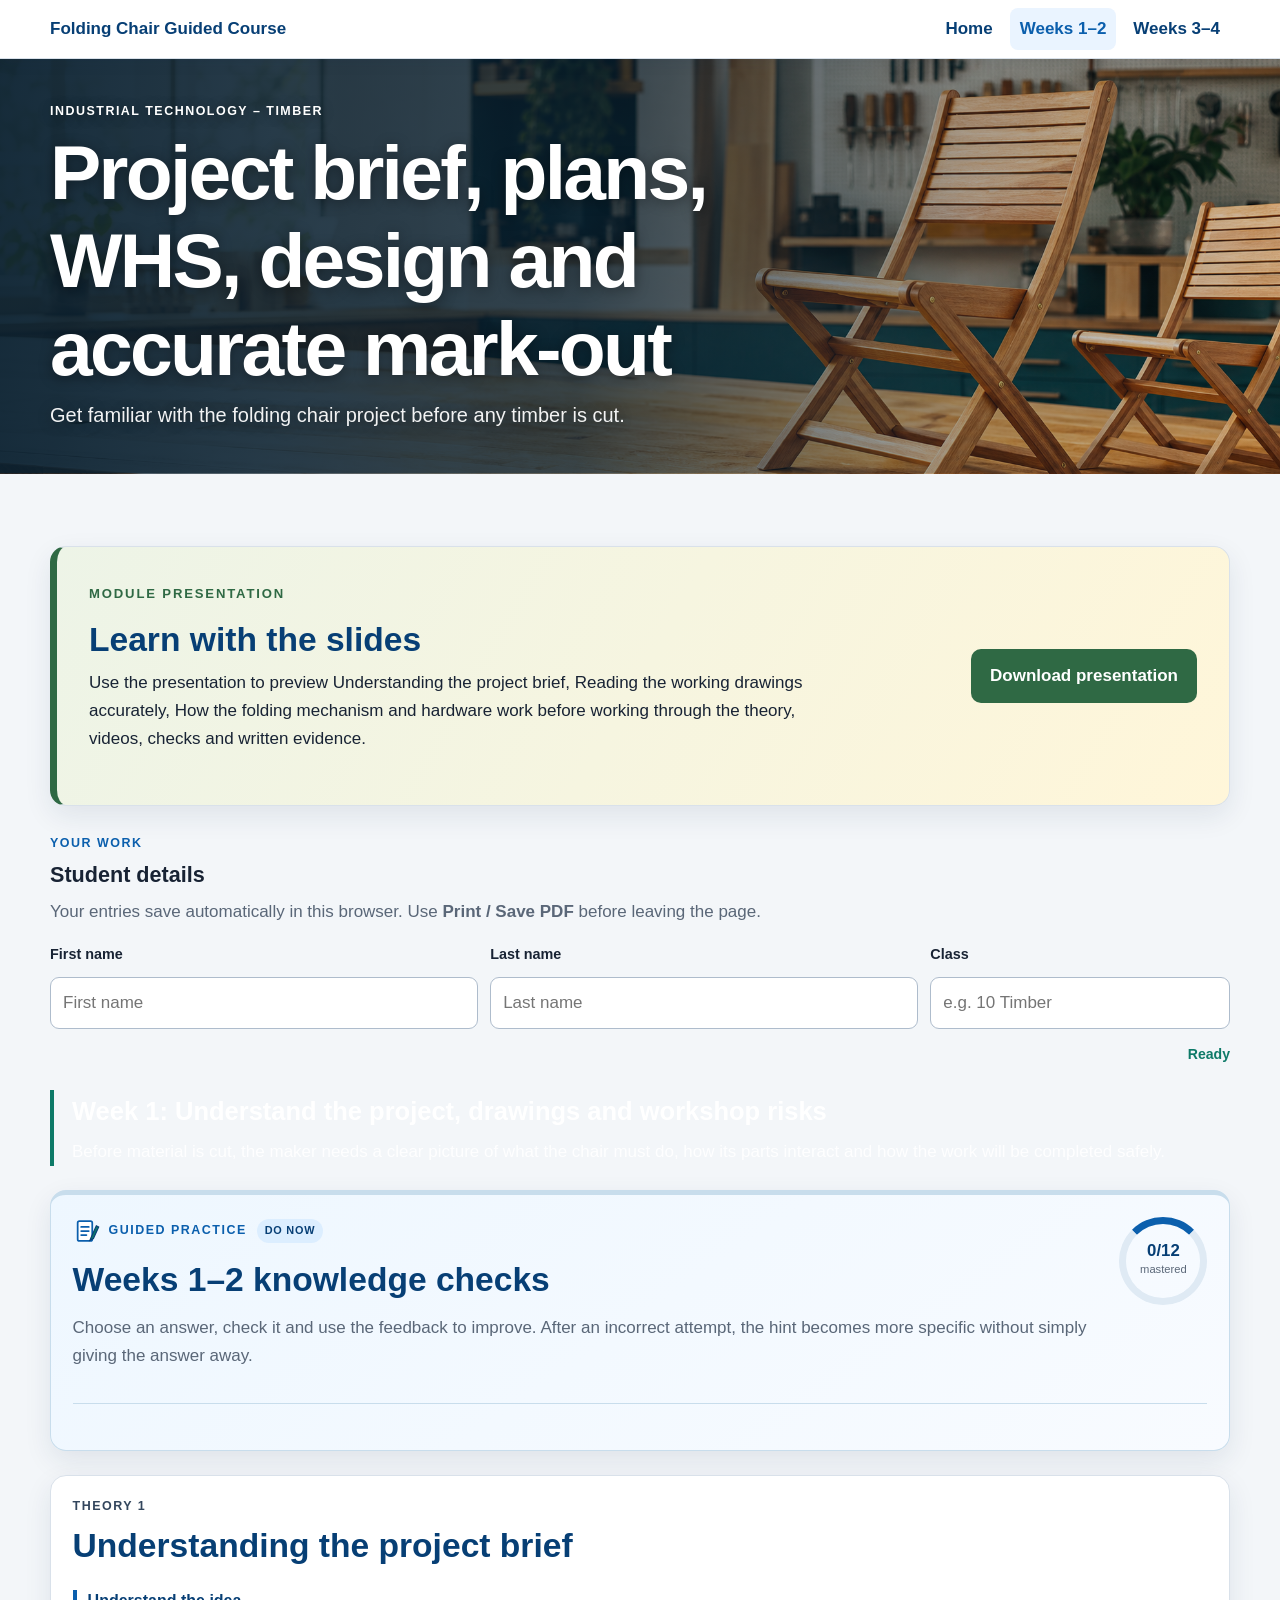
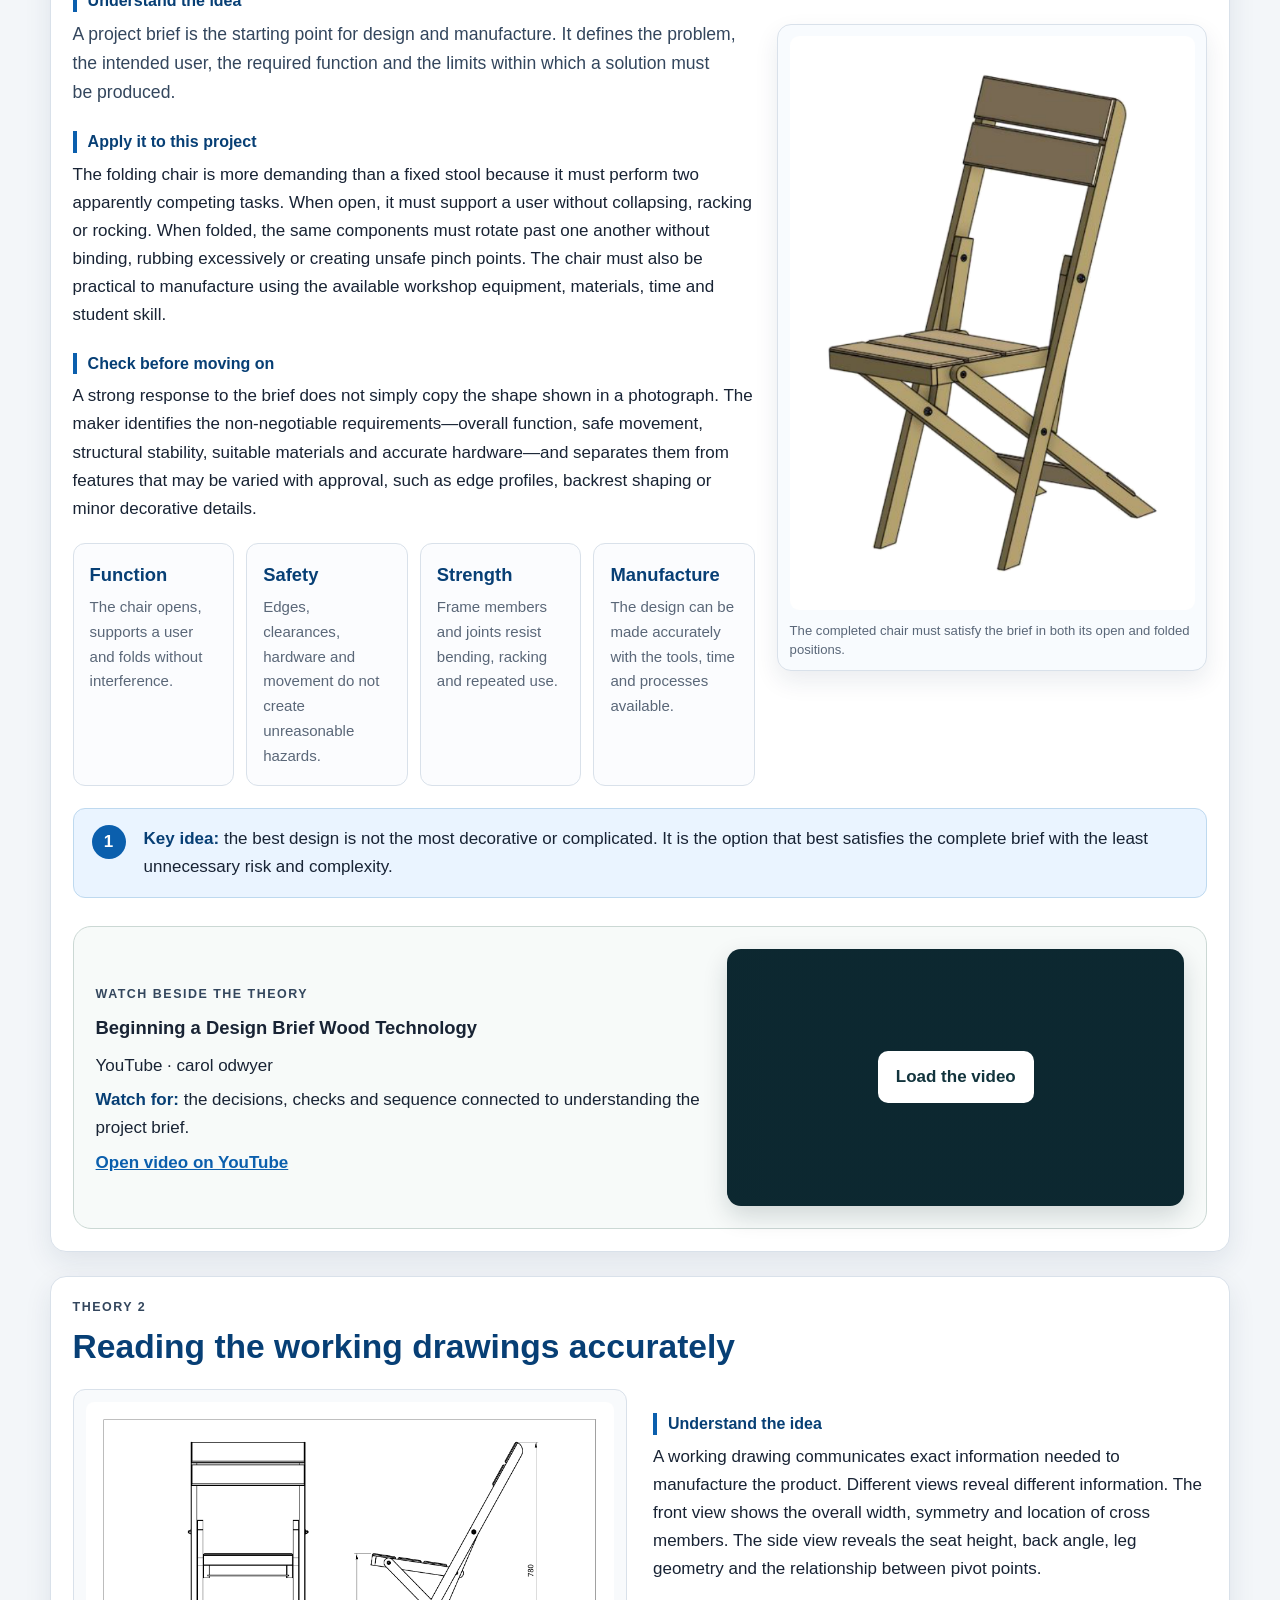
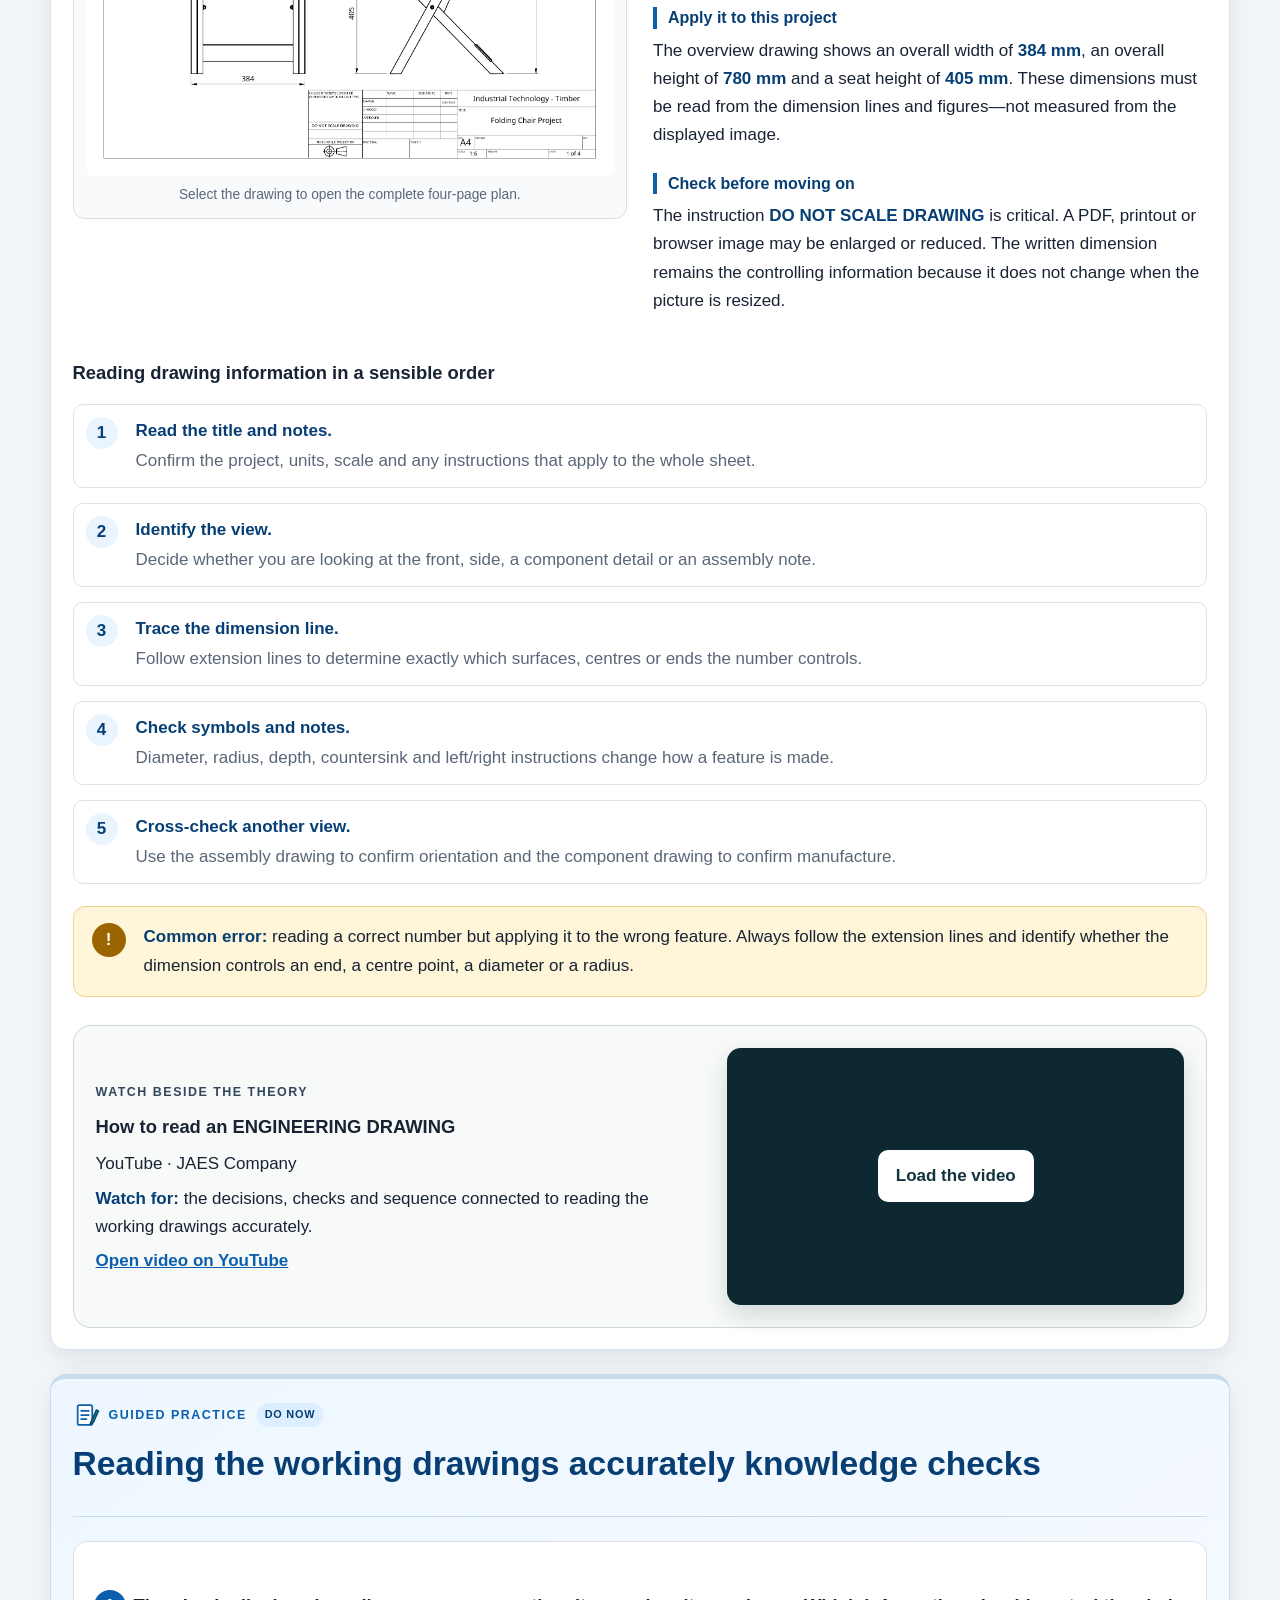
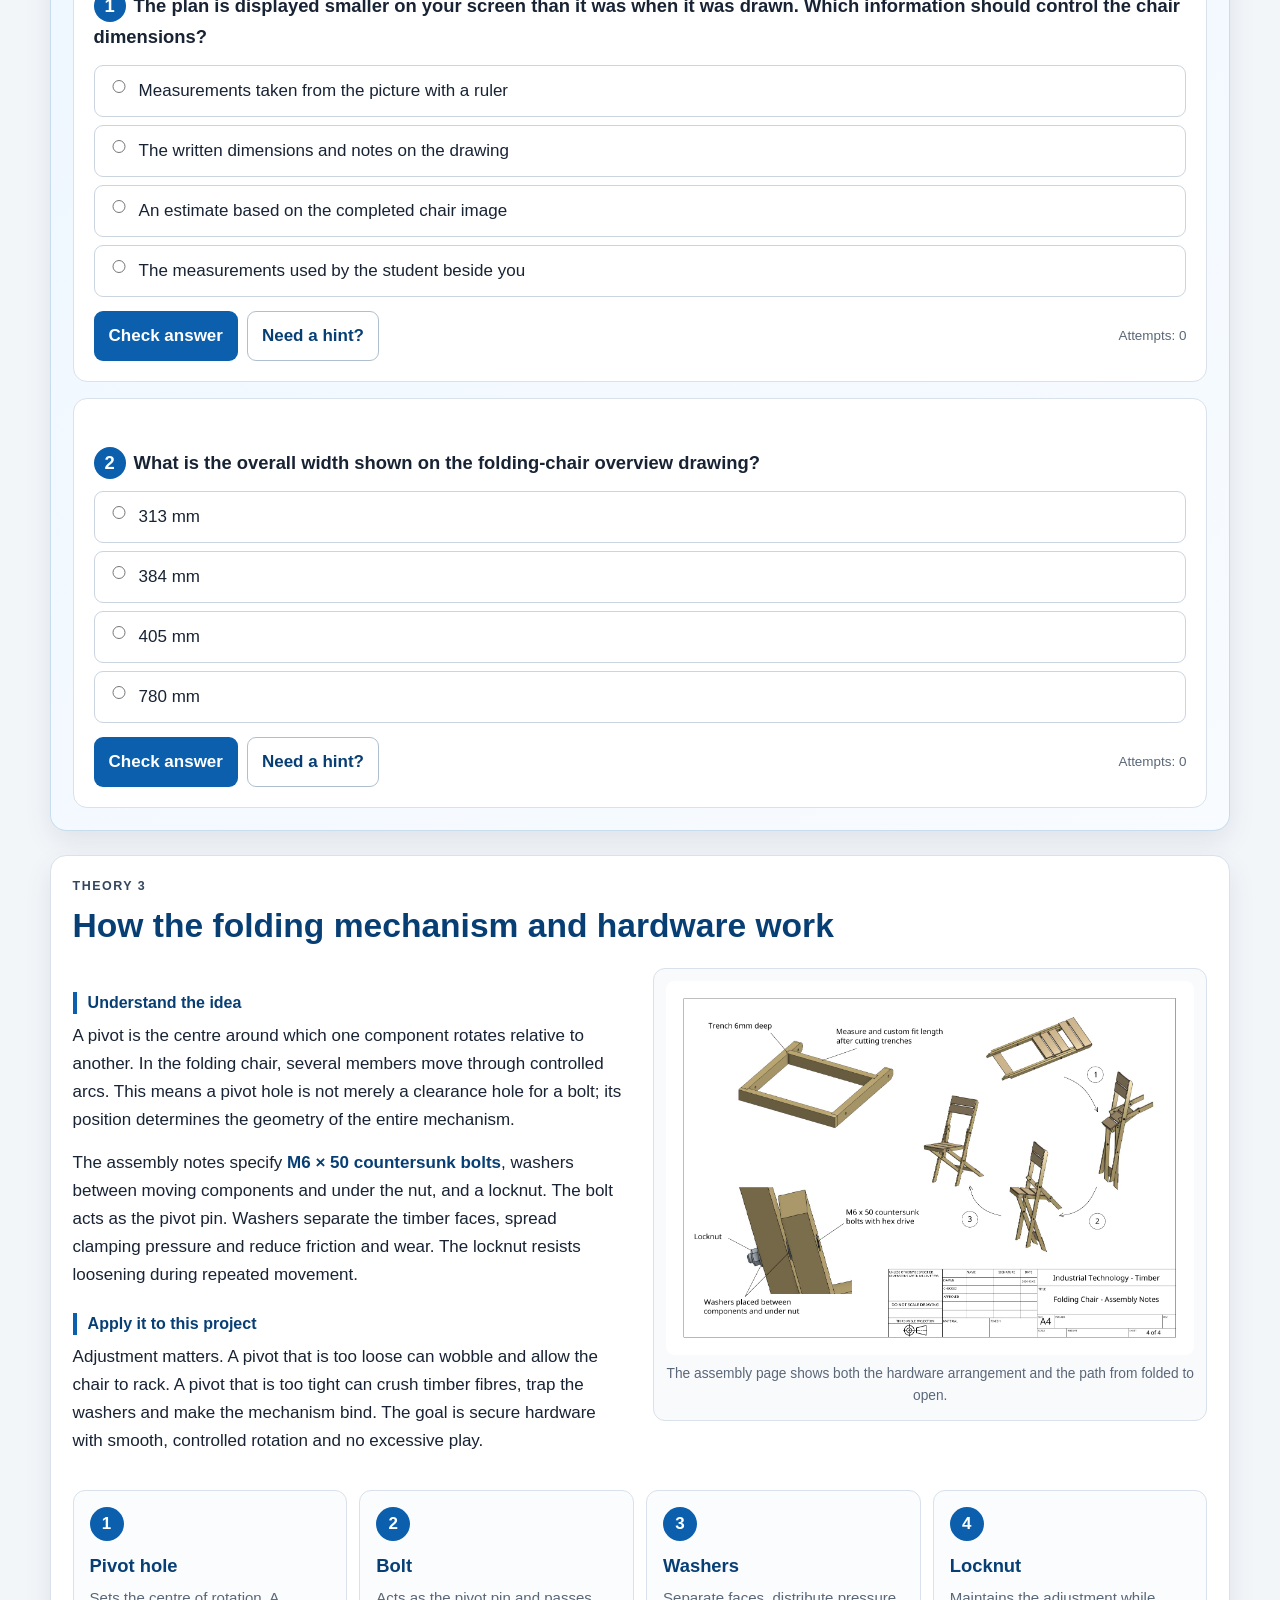
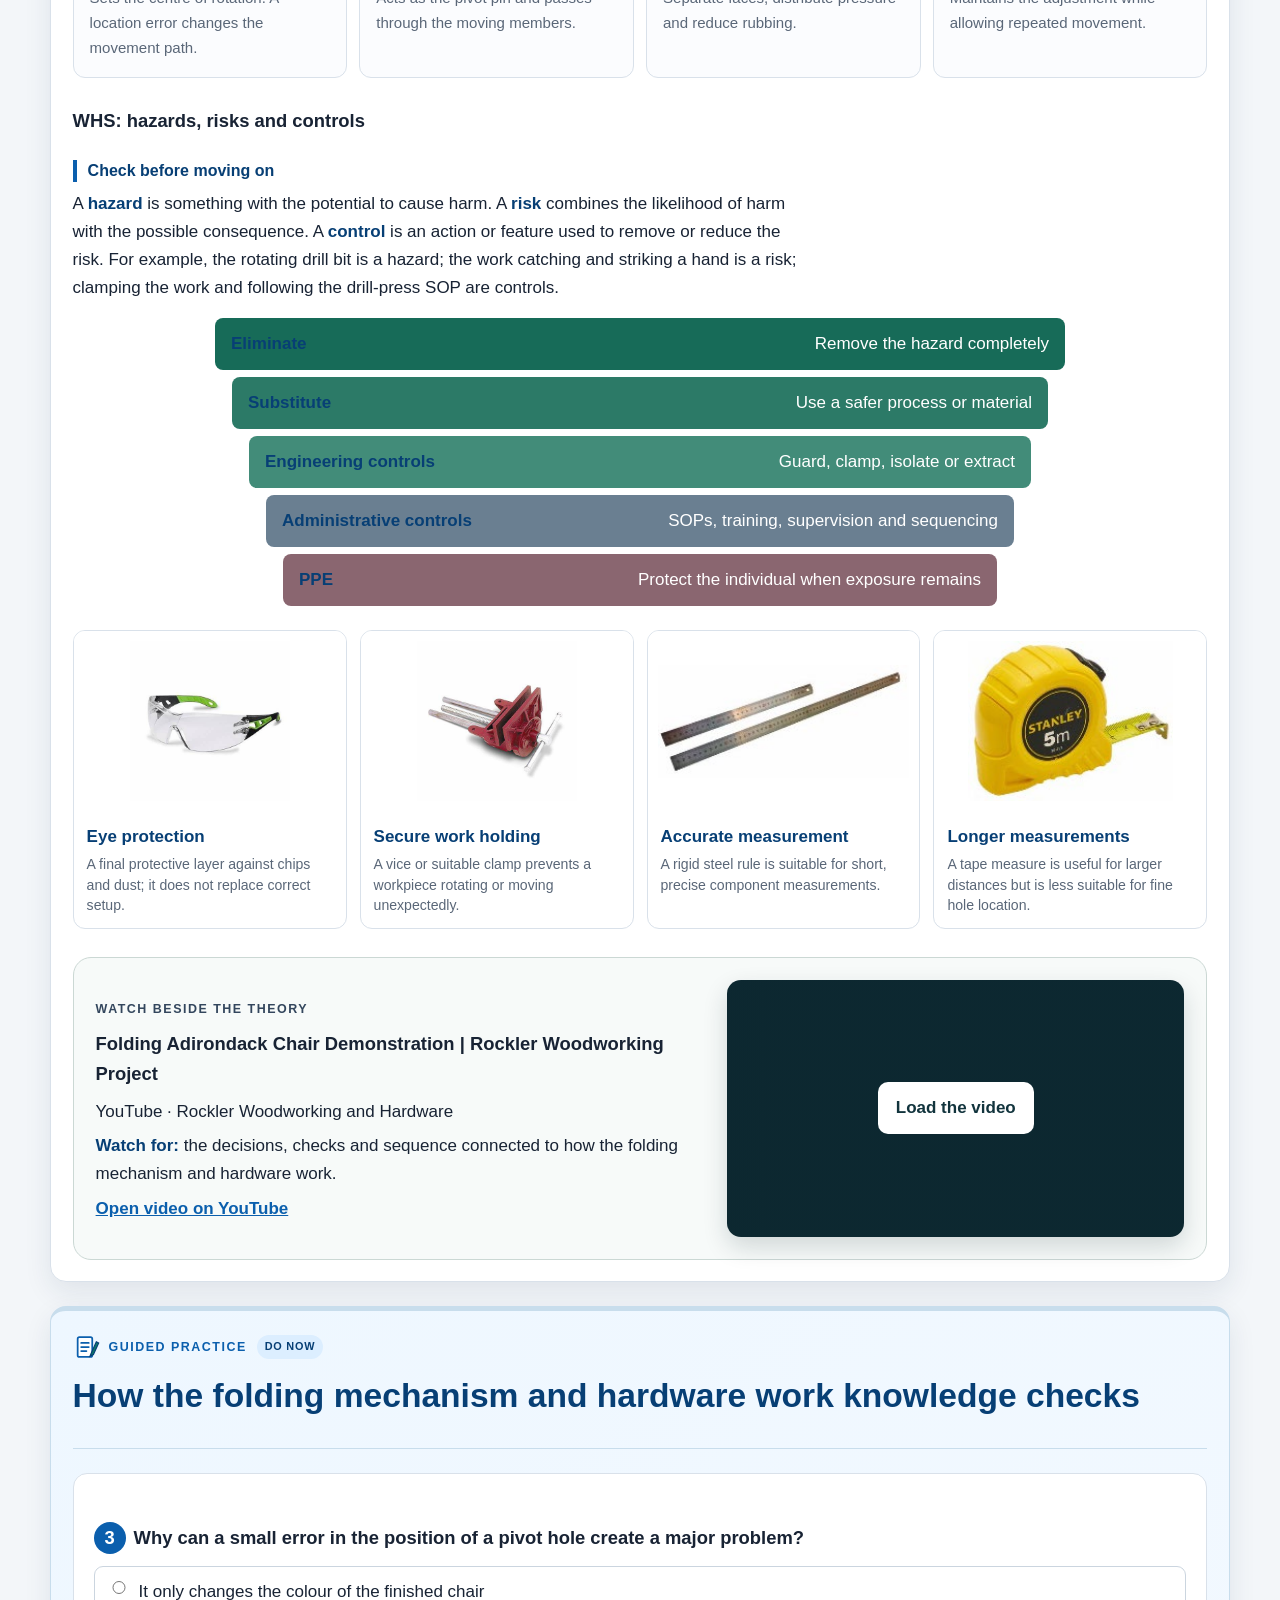
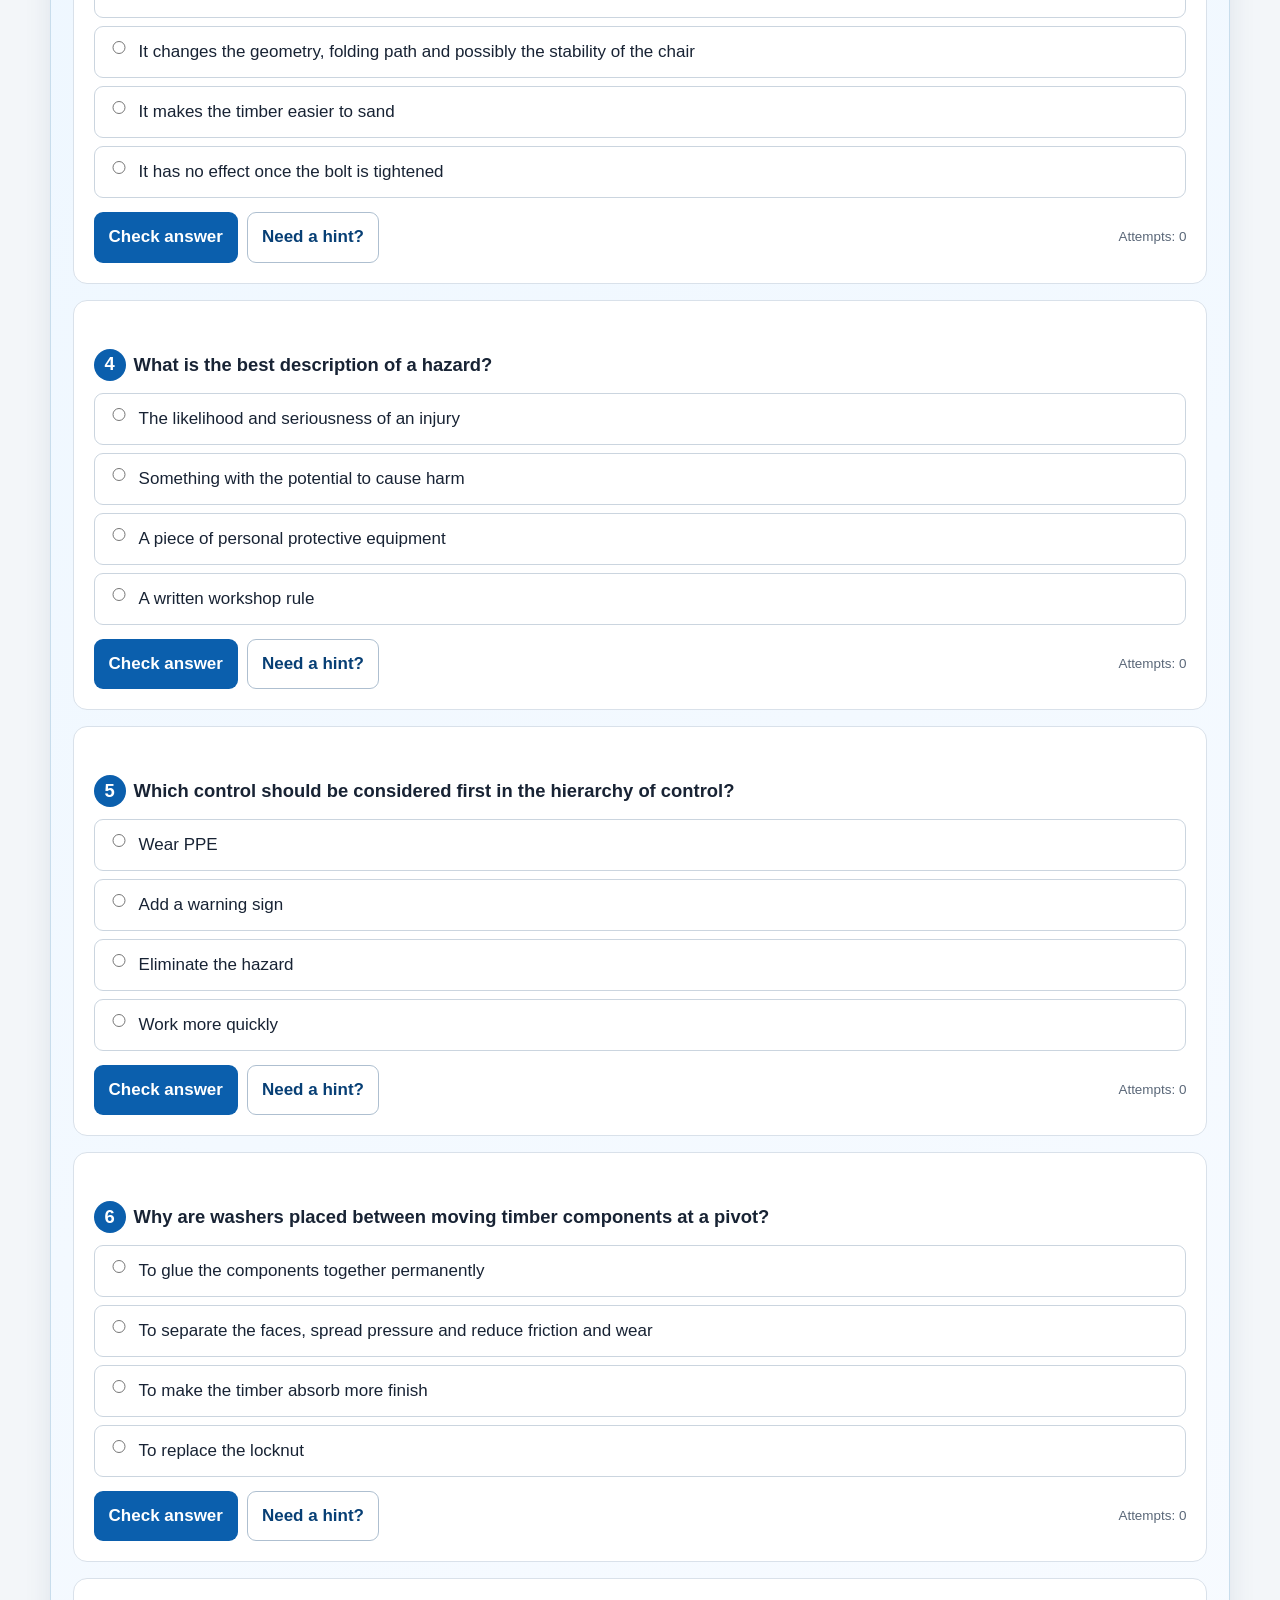
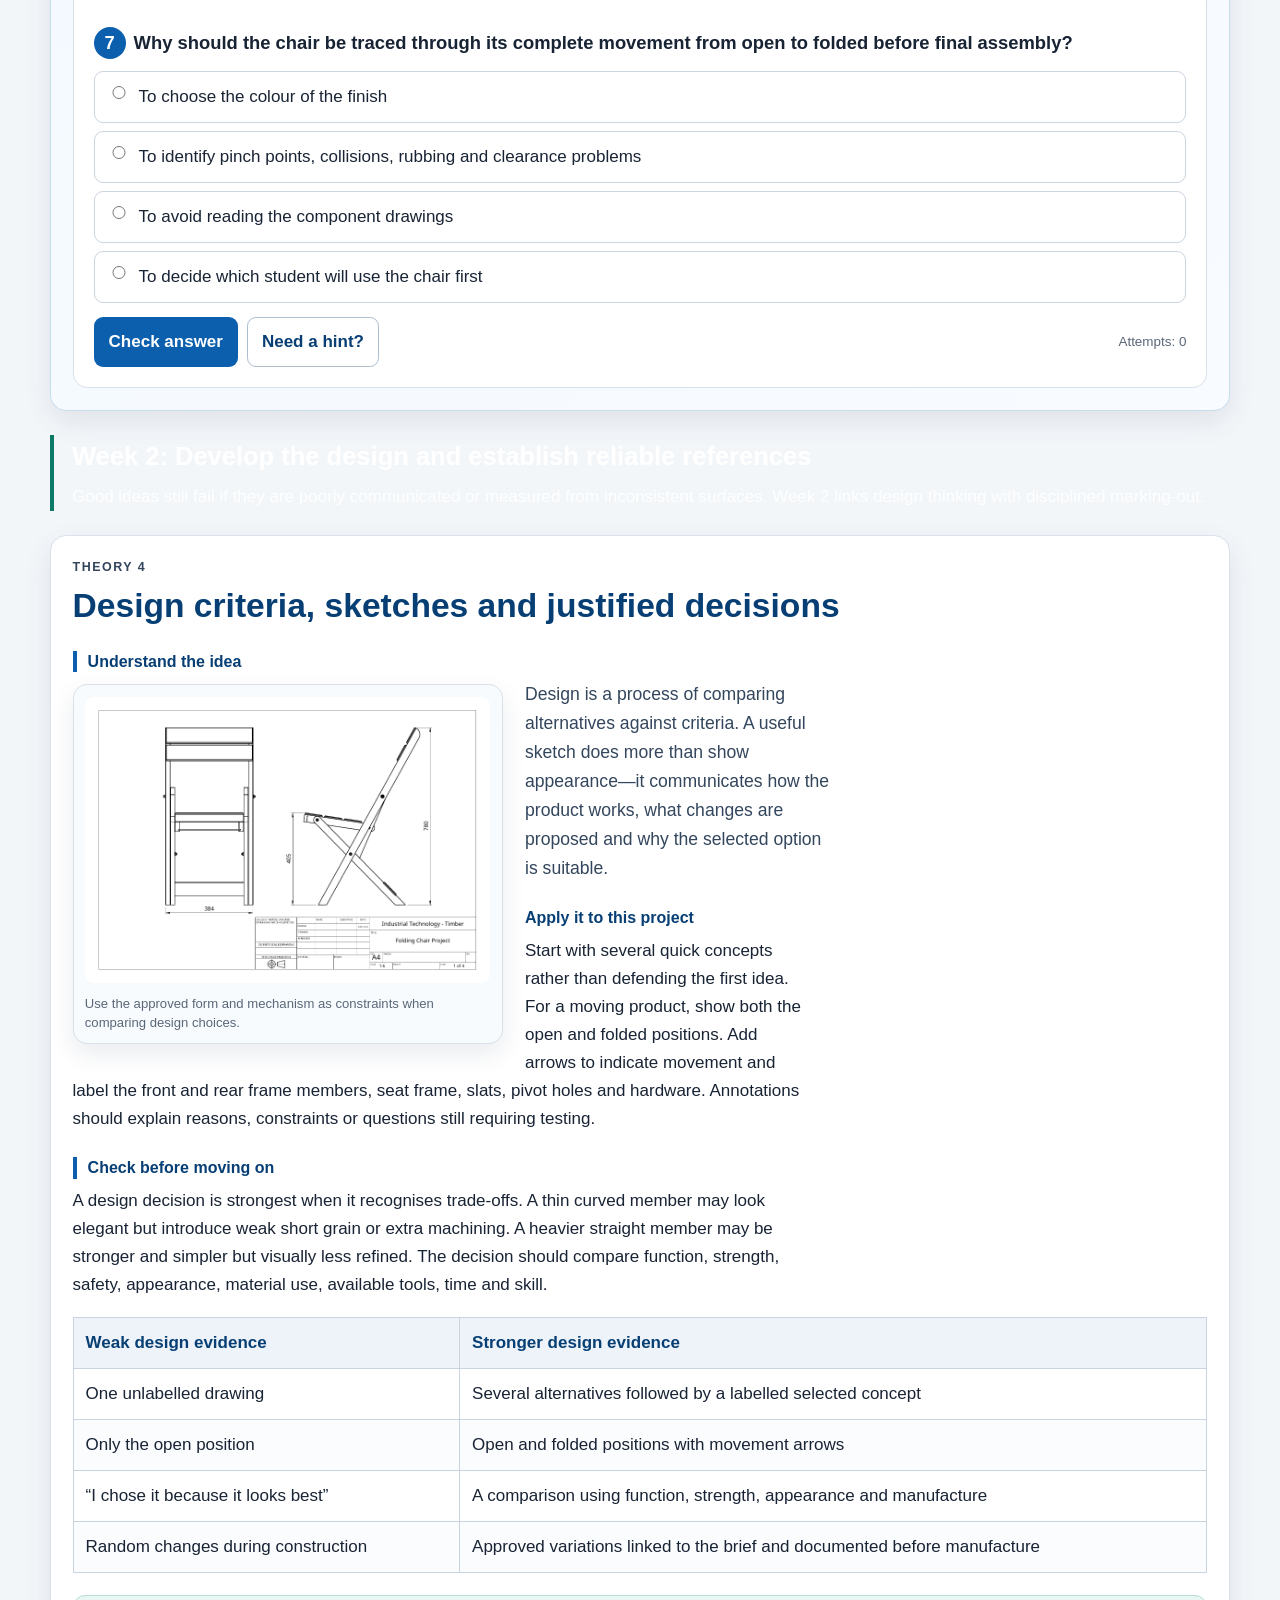
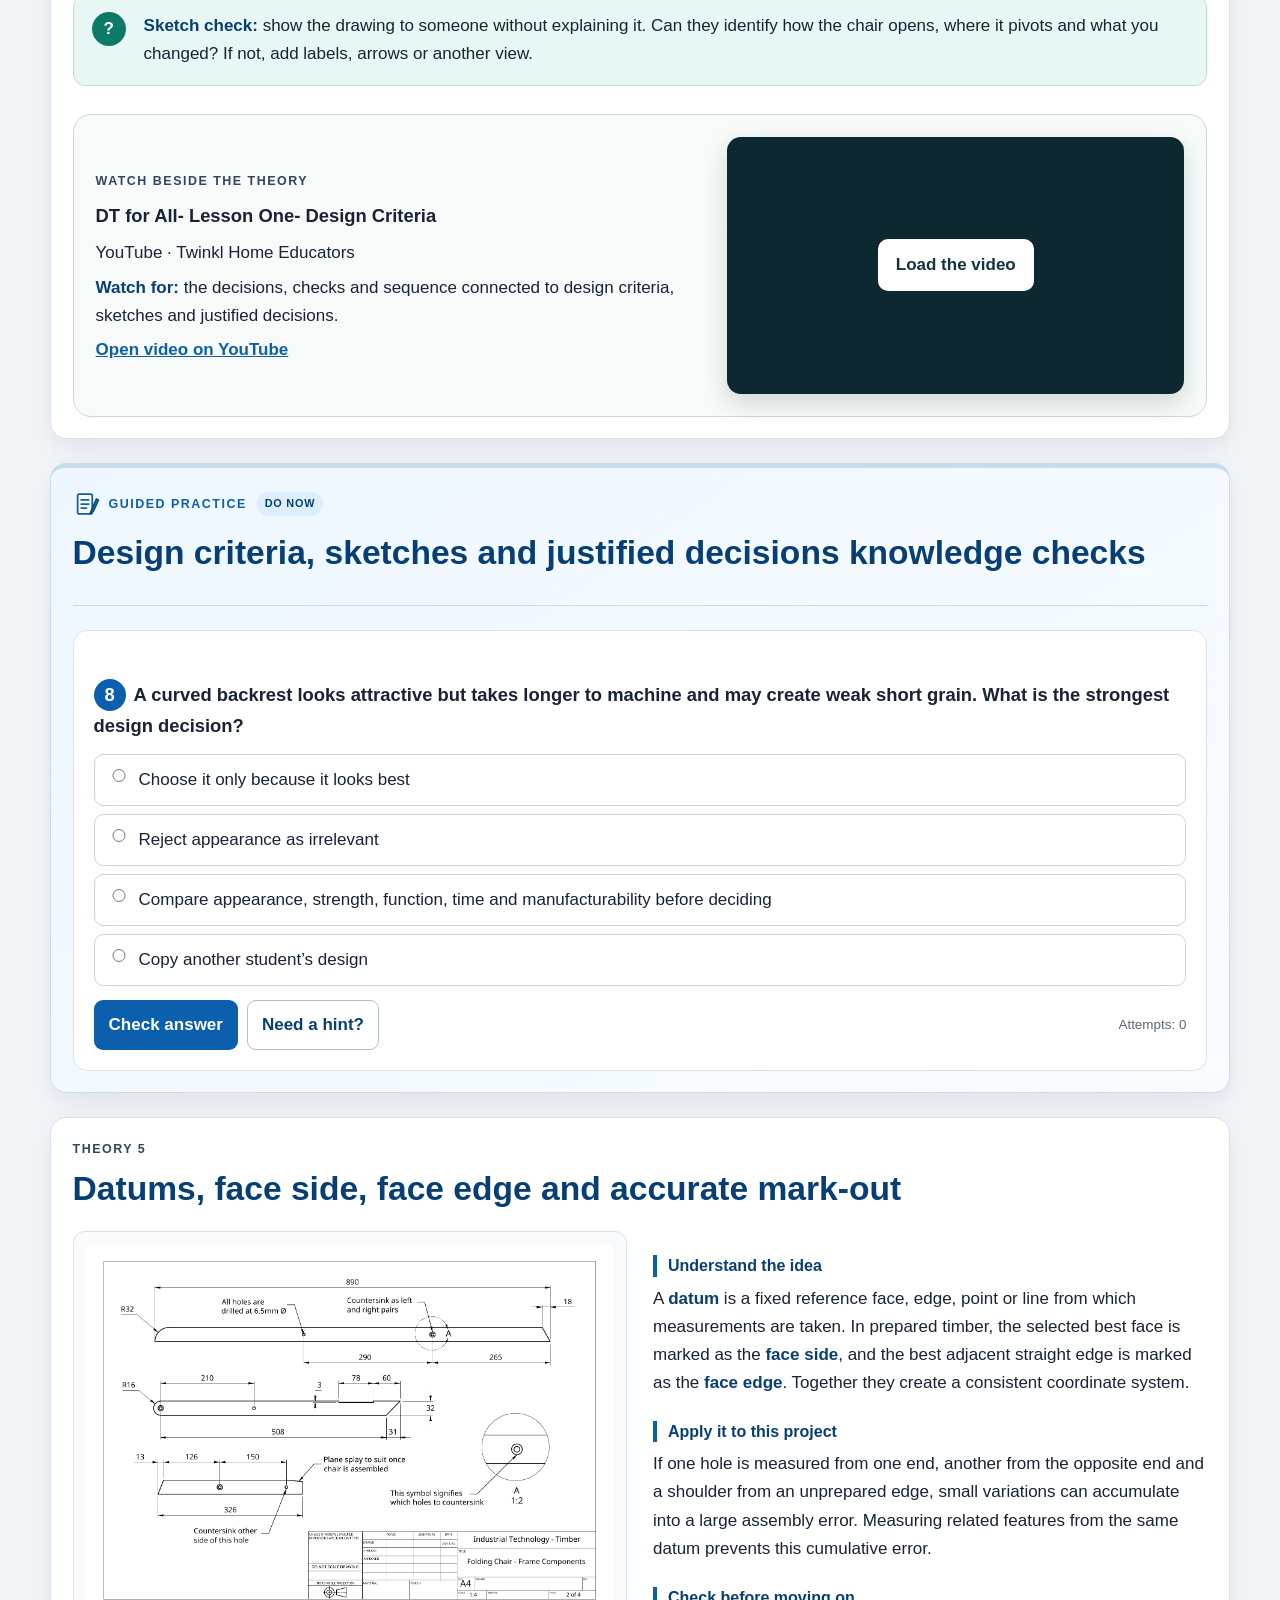
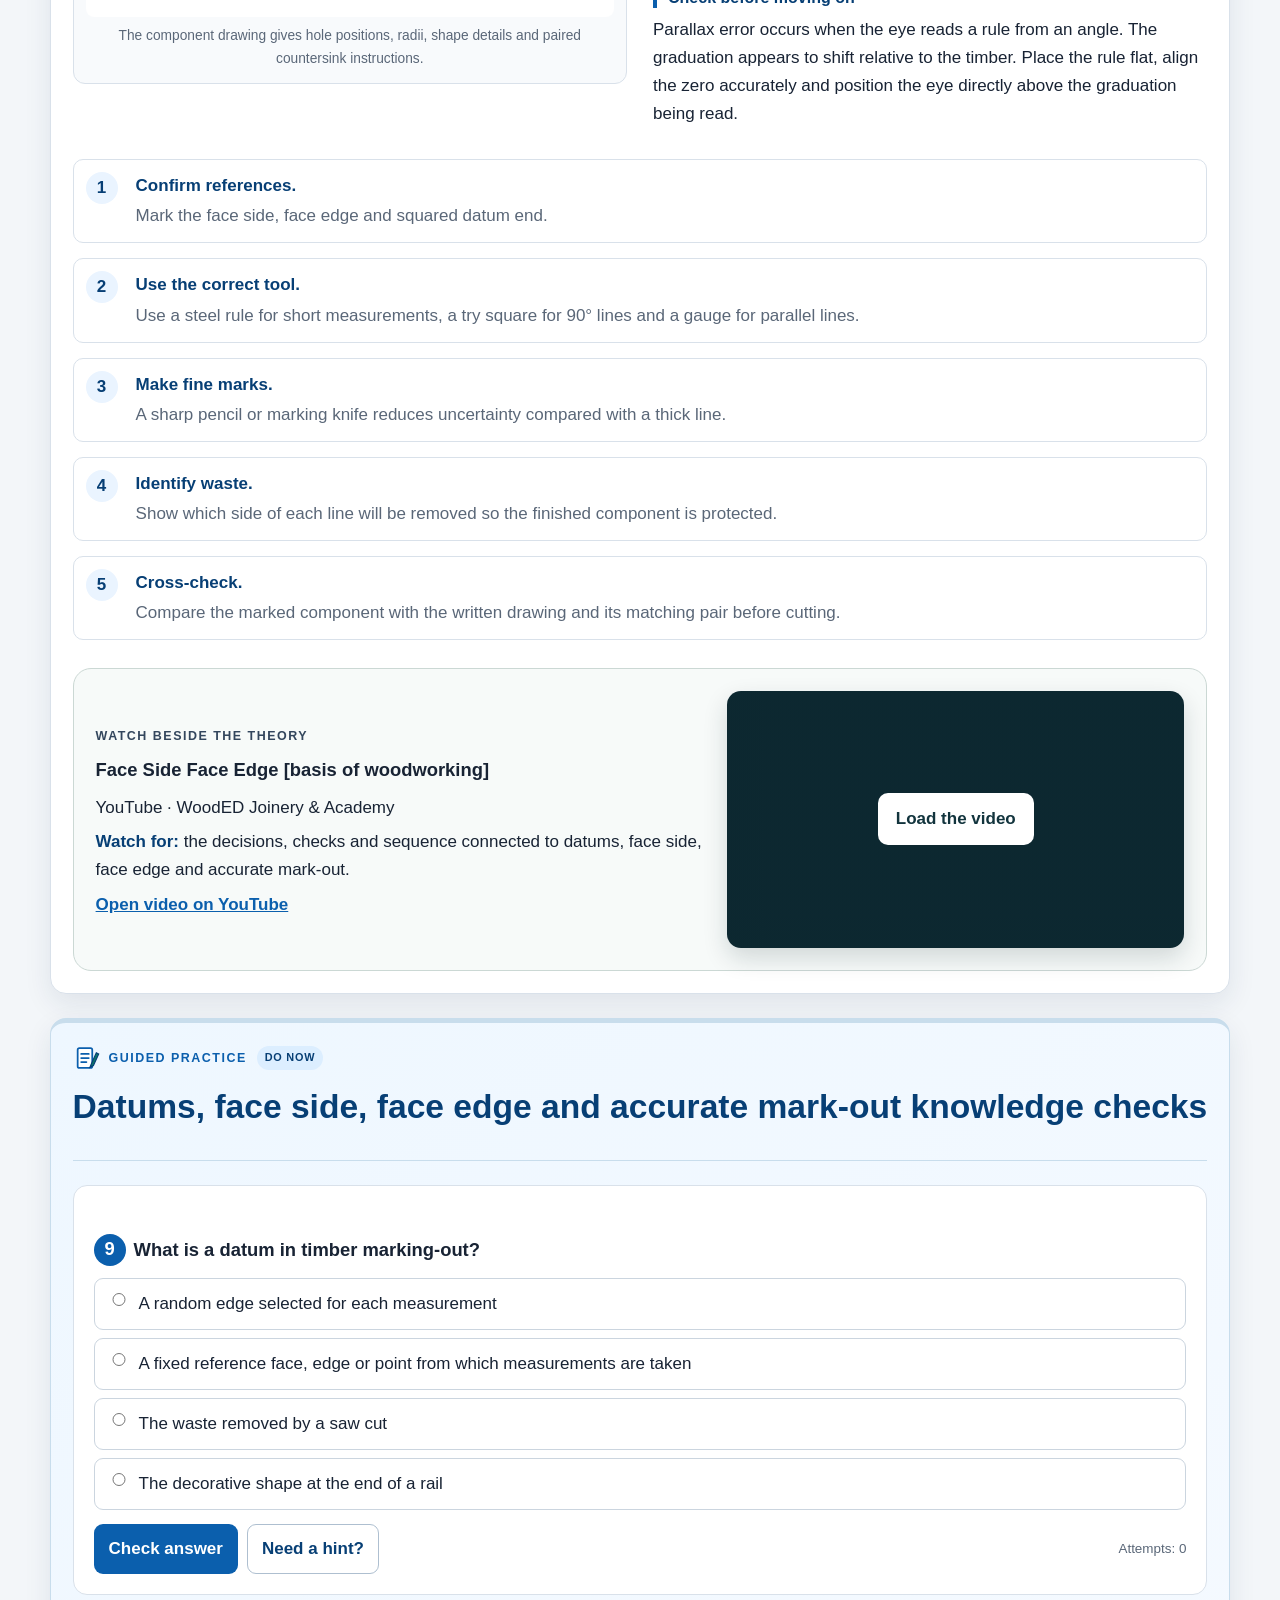
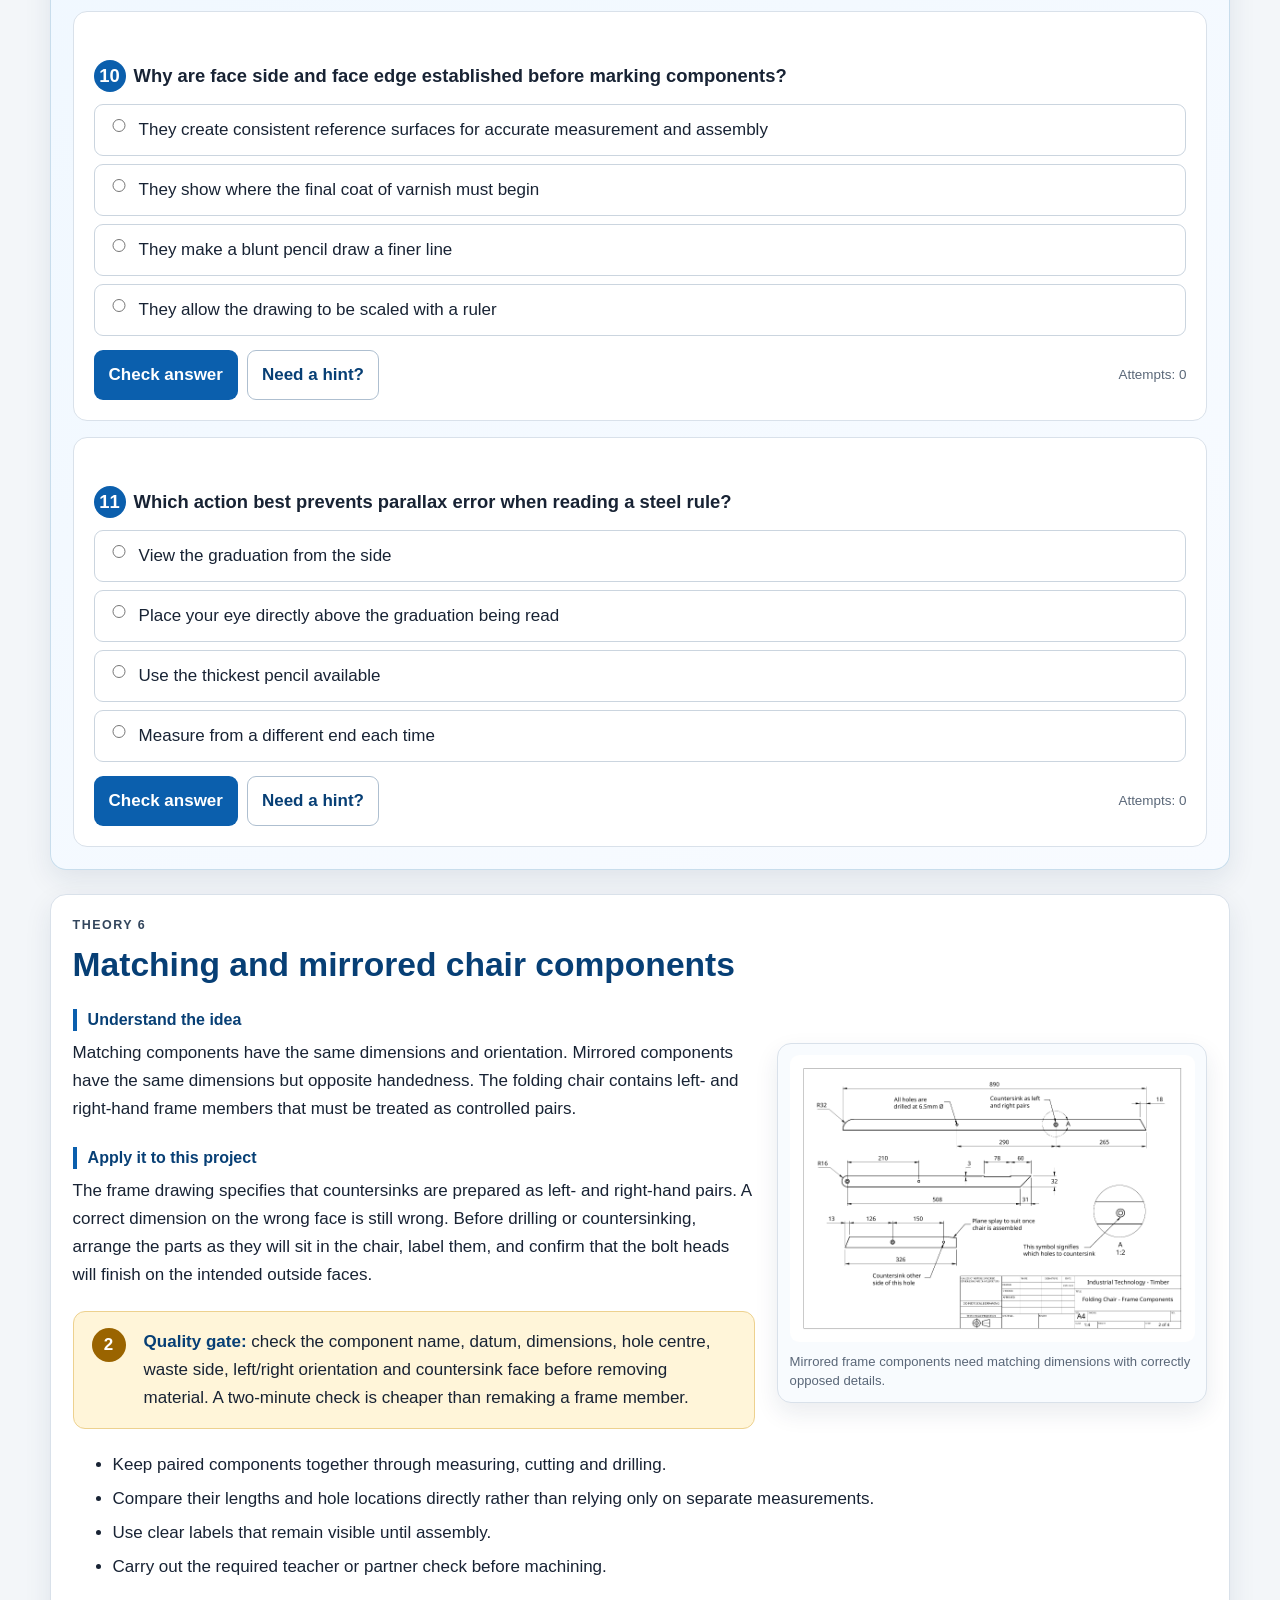
==== commit 90e96d6d: "Remove staff reference codes" ====
--- a/weeks1-2/index.html
+++ b/weeks1-2/index.html
@@ -10,8 +10,7 @@
   <link rel="stylesheet" href="../styles/timber-module-alignment.css?v=1">
 <link rel="stylesheet" href="../styles/timber-learning-package.css?v=1">
   <link rel="stylesheet" href="../mirror-module-flow.css?v=2">
-  <link rel="stylesheet" href="../section-reference.css">
-</head>
+  </head>
 <body>
 <a class="skip-link" href="#main-content">Skip to lesson</a>
 <div class="course-bar screen-only">
@@ -233,6 +232,5 @@
 <script src="../scripts/timber-learning-package.js?v=1"></script>
 <script src="../mirror-module-flow.js?v=2"></script>
   <script src="../vendor/html2canvas.min.js"></script>
-  <script src="../section-reference.js" data-site-code="CHAIR"></script>
-</body>
+  </body>
 </html>
